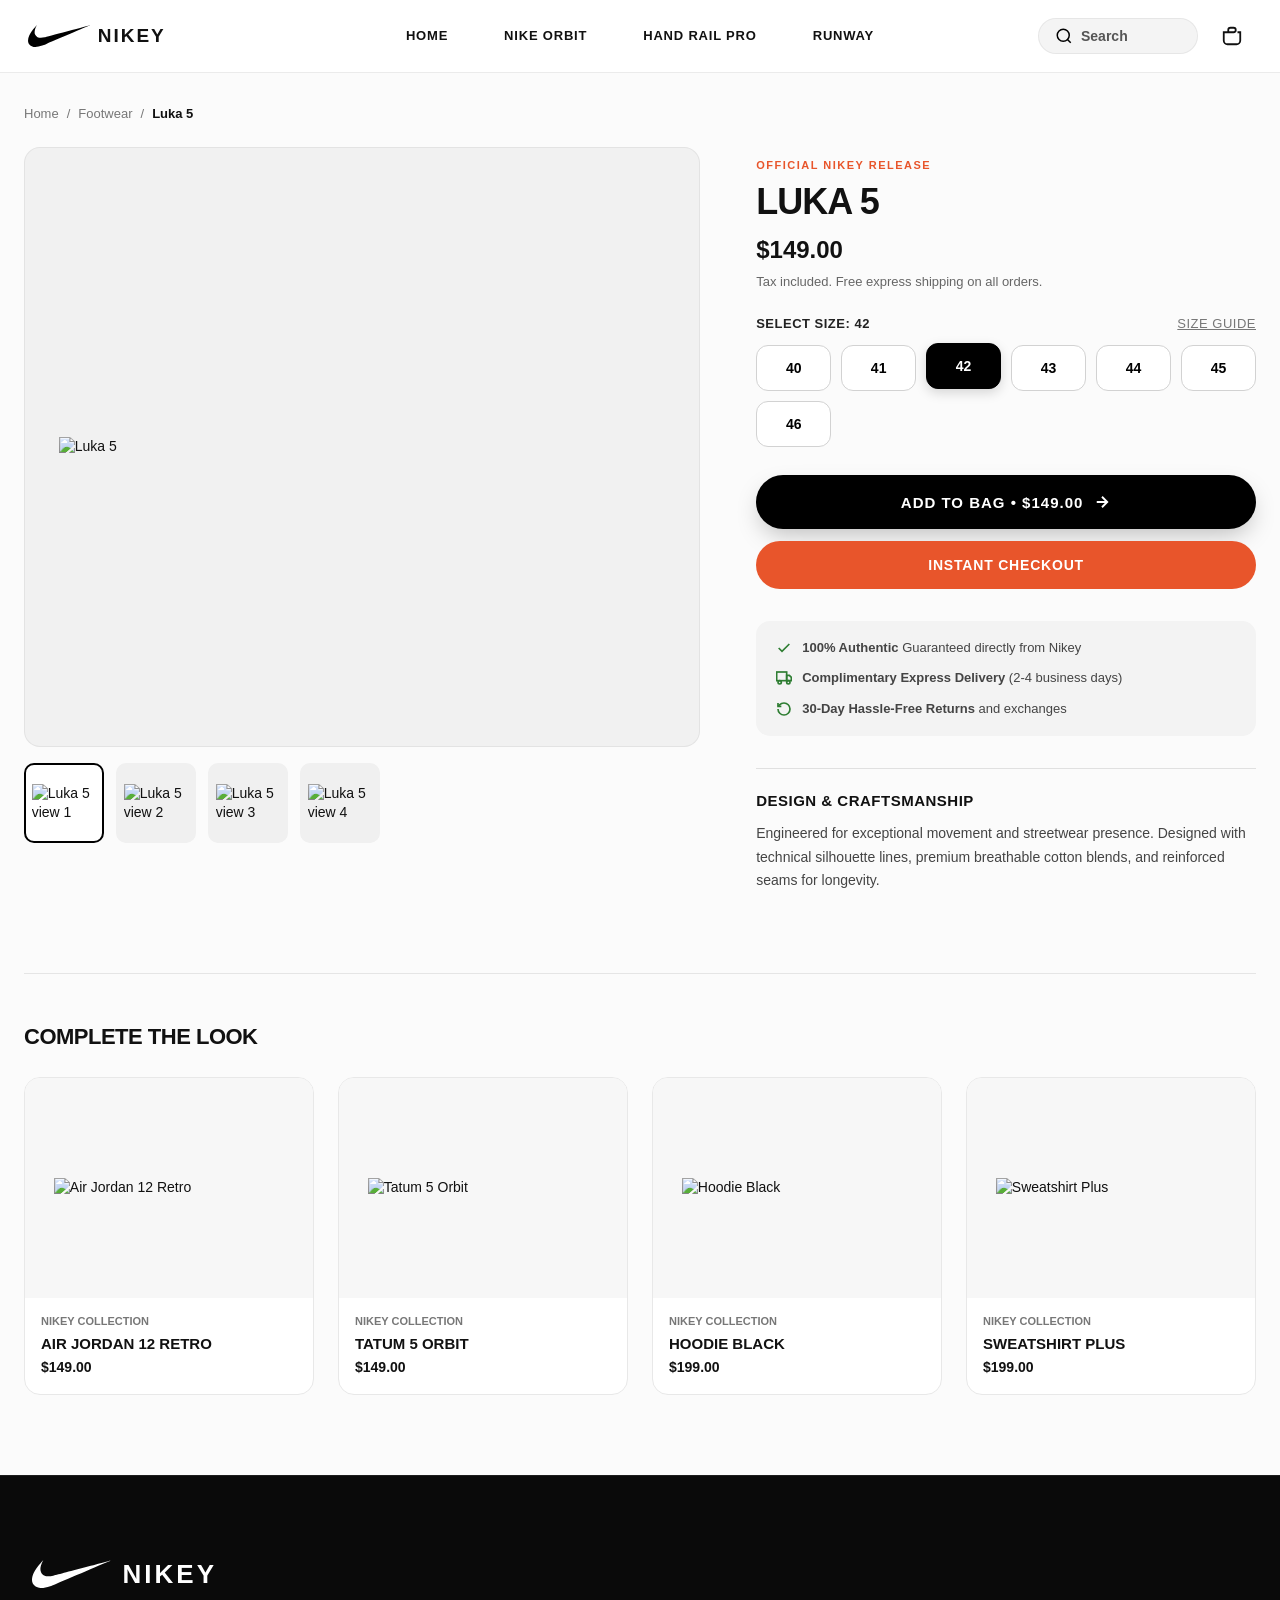
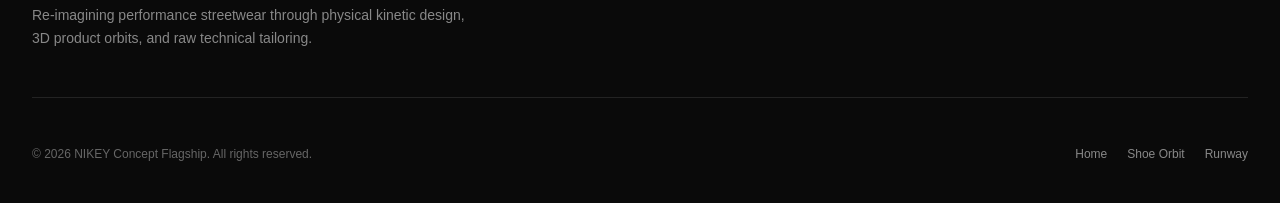
==== products/air-jordan-12-retro-copy/index.html @ 6bb48731 "feat: implement dedicated individual product pages with gallery, size selector, and bag integration" ====
<!DOCTYPE html>
<html lang="en">
<head>
  <meta charset="utf-8">
  <meta name="viewport" content="width=device-width, initial-scale=1.0, viewport-fit=cover">
  <title>Luka 5 | Nikey Flagship Store</title>
  <meta name="description" content="Shop the official Luka 5 at Nikey. Premium luxury streetwear and footwear.">
  <link rel="icon" type="image/svg+xml" href="../../favicon.svg">
  <link rel="alternate icon" href="../../favicon.ico">
  <link rel="stylesheet" href="../../styles.css">

  <style>
    /* Product Page Specific Styles */
    body {
      background: #fbfbfb;
      color: #111;
      font-family: -apple-system, BlinkMacSystemFont, "Segoe UI", Roboto, Helvetica, Arial, sans-serif;
      margin: 0;
      padding: 0;
      -webkit-font-smoothing: antialiased;
    }

    .pdp-container {
      max-width: 1360px;
      margin: 0 auto;
      padding: 32px 24px 80px;
    }

    .pdp-breadcrumb {
      font-size: 13px;
      color: #777;
      margin-bottom: 24px;
      display: flex;
      align-items: center;
      gap: 8px;
    }

    .pdp-breadcrumb a {
      color: #777;
      text-decoration: none;
      transition: color 0.2s;
    }

    .pdp-breadcrumb a:hover {
      color: #000;
    }

    .pdp-grid {
      display: grid;
      grid-template-columns: 1.15fr 0.85fr;
      gap: 56px;
      align-items: start;
    }

    /* Left Gallery */
    .pdp-gallery {
      display: flex;
      flex-direction: column;
      gap: 16px;
      position: sticky;
      top: 100px;
    }

    .pdp-main-image-wrap {
      width: 100%;
      height: 600px;
      background: #f1f1f1;
      border-radius: 16px;
      overflow: hidden;
      display: flex;
      align-items: center;
      justify-content: center;
      border: 1px solid rgba(0,0,0,0.06);
    }

    .pdp-main-image {
      max-width: 90%;
      max-height: 90%;
      object-fit: contain;
      transition: transform 0.3s ease;
    }

    .pdp-main-image:hover {
      transform: scale(1.04);
    }

    .pdp-thumbnails {
      display: flex;
      gap: 12px;
      overflow-x: auto;
      padding-bottom: 6px;
    }

    .pdp-thumb {
      width: 80px;
      height: 80px;
      border-radius: 10px;
      background: #f0f0f0;
      border: 2px solid transparent;
      cursor: pointer;
      overflow: hidden;
      display: flex;
      align-items: center;
      justify-content: center;
      transition: all 0.2s ease;
      flex-shrink: 0;
    }

    .pdp-thumb img {
      max-width: 85%;
      max-height: 85%;
      object-fit: contain;
    }

    .pdp-thumb.active {
      border-color: #000;
      background: #fff;
    }

    /* Right Details */
    .pdp-info {
      padding-top: 8px;
    }

    .pdp-badge {
      display: inline-block;
      font-size: 11px;
      font-weight: 800;
      letter-spacing: 1.5px;
      text-transform: uppercase;
      color: #e8552b;
      margin-bottom: 8px;
    }

    .pdp-title {
      font-size: 36px;
      font-weight: 900;
      letter-spacing: -1px;
      text-transform: uppercase;
      margin: 0 0 12px;
      color: #111;
      line-height: 1.1;
    }

    .pdp-price {
      font-size: 24px;
      font-weight: 700;
      color: #111;
      margin-bottom: 6px;
    }

    .pdp-tax-note {
      font-size: 13px;
      color: #666;
      margin-bottom: 24px;
    }

    /* Size Selector */
    .pdp-section-label {
      display: flex;
      justify-content: space-between;
      align-items: baseline;
      font-size: 13px;
      font-weight: 700;
      text-transform: uppercase;
      letter-spacing: 0.5px;
      margin-bottom: 12px;
      color: #222;
    }

    .pdp-size-grid {
      display: grid;
      grid-template-columns: repeat(auto-fill, minmax(70px, 1fr));
      gap: 10px;
      margin-bottom: 28px;
    }

    .pdp-size-btn {
      padding: 14px 10px;
      background: #fff;
      border: 1px solid #d2d2d2;
      border-radius: 12px;
      font-size: 14px;
      font-weight: 700;
      cursor: pointer;
      text-align: center;
      transition: all 0.2s cubic-bezier(0.16, 1, 0.3, 1);
    }

    .pdp-size-btn:hover {
      border-color: #000;
    }

    .pdp-size-btn.active {
      background: #000;
      color: #fff;
      border-color: #000;
      transform: translateY(-2px);
      box-shadow: 0 4px 12px rgba(0,0,0,0.15);
    }

    /* Actions */
    .pdp-actions {
      display: flex;
      flex-direction: column;
      gap: 12px;
      margin-bottom: 32px;
    }

    .pdp-add-btn {
      width: 100%;
      background: #000;
      color: #fff;
      border: none;
      border-radius: 35px;
      padding: 18px;
      font-size: 15px;
      font-weight: 800;
      text-transform: uppercase;
      letter-spacing: 1px;
      cursor: pointer;
      display: flex;
      align-items: center;
      justify-content: center;
      gap: 10px;
      box-shadow: 0 10px 25px -5px rgba(0,0,0,0.25);
      transition: transform 0.15s, opacity 0.15s;
    }

    .pdp-add-btn:hover {
      transform: translateY(-2px);
      opacity: 0.95;
    }

    .pdp-buy-now {
      width: 100%;
      background: #e8552b;
      color: #fff;
      border: none;
      border-radius: 35px;
      padding: 16px;
      font-size: 14px;
      font-weight: 700;
      text-transform: uppercase;
      letter-spacing: 0.8px;
      cursor: pointer;
      transition: opacity 0.2s;
    }

    .pdp-buy-now:hover {
      opacity: 0.9;
    }

    /* Guarantees Box */
    .pdp-perks {
      background: #f3f3f3;
      border-radius: 14px;
      padding: 18px 20px;
      margin-bottom: 32px;
      display: flex;
      flex-direction: column;
      gap: 12px;
      font-size: 13px;
      color: #444;
    }

    .pdp-perk-item {
      display: flex;
      align-items: center;
      gap: 10px;
    }

    /* Description Tabs */
    .pdp-desc {
      border-top: 1px solid #e0e0e0;
      padding-top: 24px;
      color: #444;
      font-size: 14px;
      line-height: 1.7;
    }

    .pdp-desc h4 {
      font-size: 15px;
      font-weight: 800;
      text-transform: uppercase;
      letter-spacing: 0.5px;
      color: #111;
      margin: 0 0 12px;
    }

    /* Related Grid */
    .pdp-related {
      margin-top: 80px;
      border-top: 1px solid #e5e5e5;
      padding-top: 48px;
    }

    .pdp-related-heading {
      font-size: 22px;
      font-weight: 900;
      text-transform: uppercase;
      letter-spacing: -0.5px;
      margin-bottom: 24px;
    }

    .pdp-related-grid {
      display: grid;
      grid-template-columns: repeat(auto-fill, minmax(240px, 1fr));
      gap: 24px;
    }

    .pdp-card {
      background: #fff;
      border: 1px solid #e8e8e8;
      border-radius: 16px;
      overflow: hidden;
      text-decoration: none;
      color: #111;
      transition: transform 0.2s, box-shadow 0.2s;
      display: flex;
      flex-direction: column;
    }

    .pdp-card:hover {
      transform: translateY(-4px);
      box-shadow: 0 12px 24px rgba(0,0,0,0.06);
    }

    .pdp-card-img-wrap {
      height: 220px;
      background: #f7f7f7;
      display: flex;
      align-items: center;
      justify-content: center;
      padding: 16px;
    }

    .pdp-card-img-wrap img {
      max-width: 90%;
      max-height: 90%;
      object-fit: contain;
    }

    .pdp-card-content {
      padding: 16px;
      flex: 1;
      display: flex;
      flex-direction: column;
      justify-content: space-between;
    }

    @media (max-width: 990px) {
      .pdp-grid {
        grid-template-columns: 1fr;
        gap: 36px;
      }
      .pdp-gallery {
        position: static;
      }
      .pdp-main-image-wrap {
        height: 420px;
      }
    }
  </style>
</head>
<body>

  <!-- Sticky Luxury Header -->
  <header class="header-section">
    <div class="header__columns">
      <div class="header__column header__column--left">
        <a href="/" class="nikey-brand-logo" aria-label="Nikey Home" style="display: inline-flex; align-items: center; gap: 8px; text-decoration: none; color: #111;">
          <img src="../../assets/images/asset_001_3d739eac02ba.svg" alt="Nikey" style="height: 22px; width: auto; object-fit: contain;">
          <span style="font-size: 19px; font-weight: 900; letter-spacing: 2px; text-transform: uppercase;">NIKEY</span>
        </a>
      </div>

      <div class="header__column header__column--center">
        <nav class="menu-list">
          <a class="menu-list__link" href="/">Home</a>
          <a class="menu-list__link" href="/#so-template--27695055274289__shoe_orbit_WizENf">Nike Orbit</a>
          <a class="menu-list__link" href="/#sr-template--27695055274289__scene_rail_redGmm">Hand Rail Pro</a>
          <a class="menu-list__link" href="/#shopify-section-template--27695055274289__the_runway_gwqgXR">Runway</a>
        </nav>
      </div>

      <div class="header__column header__column--right">
        <header-actions class="header-actions">
          <button type="button" class="search-pill-button" onclick="location.href='/?search=1'">
            <svg width="18" height="18" viewBox="0 0 24 24" fill="none" stroke="currentColor" stroke-width="2"><circle cx="11" cy="11" r="8"></circle><line x1="21" y1="21" x2="16.65" y2="16.65"></line></svg>
            <span class="search-pill-label">Search</span>
          </button>

          <cart-icon class="header-actions__cart-icon" style="position: relative; cursor: pointer;">
            <svg width="24" height="24" viewBox="0 0 24 24" fill="none" stroke="currentColor" stroke-width="1.8"><path d="M8.25 8.25V6a2.25 2.25 0 012.25-2.25h3a2.25 2.25 0 110 4.5H3.75v8.25a3.75 3.75 0 003.75 3.75h9a3.75 3.75 0 003.75-3.75V8.25H17.5"/></svg>
            <div class="cart-bubble visually-hidden" style="position: absolute; top: 0; right: 0; background: #000; color: #fff; font-size: 10px; font-weight: bold; border-radius: 50%; width: 18px; height: 18px; display: flex; align-items: center; justify-content: center;">
              <span class="cart-bubble__text-count hidden">0</span>
            </div>
          </cart-icon>
        </header-actions>
      </div>
    </div>
  </header>

  <!-- Product Main Section -->
  <main class="pdp-container">
    <div class="pdp-breadcrumb">
      <a href="/">Home</a>
      <span>/</span>
      <a href="/">Footwear</a>
      <span>/</span>
      <span style="color: #111; font-weight: 600;">Luka 5</span>
    </div>

    <div class="pdp-grid">
      <!-- Gallery Column -->
      <div class="pdp-gallery">
        <div class="pdp-main-image-wrap">
          <img id="pdp-main-img" class="pdp-main-image" src="https://cdn.shopify.com/s/files/1/1008/9057/5153/files/4.png?v=1792493527" alt="Luka 5">
        </div>

        
        <div class="pdp-thumbnails">
          
            <div class="pdp-thumb active" onclick="switchPdpImage('https://cdn.shopify.com/s/files/1/1008/9057/5153/files/4.png?v=1792493527', this)">
              <img src="https://cdn.shopify.com/s/files/1/1008/9057/5153/files/4.png?v=1792493527" alt="Luka 5 view 1">
            </div>
          
            <div class="pdp-thumb " onclick="switchPdpImage('https://cdn.shopify.com/s/files/1/1008/9057/5153/files/2.png?v=1792493528', this)">
              <img src="https://cdn.shopify.com/s/files/1/1008/9057/5153/files/2.png?v=1792493528" alt="Luka 5 view 2">
            </div>
          
            <div class="pdp-thumb " onclick="switchPdpImage('https://cdn.shopify.com/s/files/1/1008/9057/5153/files/7.png?v=1792493527', this)">
              <img src="https://cdn.shopify.com/s/files/1/1008/9057/5153/files/7.png?v=1792493527" alt="Luka 5 view 3">
            </div>
          
            <div class="pdp-thumb " onclick="switchPdpImage('https://cdn.shopify.com/s/files/1/1008/9057/5153/files/8.png?v=1792493527', this)">
              <img src="https://cdn.shopify.com/s/files/1/1008/9057/5153/files/8.png?v=1792493527" alt="Luka 5 view 4">
            </div>
          
        </div>
        
      </div>

      <!-- Details Column -->
      <div class="pdp-info">
        <div class="pdp-badge">Official Nikey Release</div>
        <h1 class="pdp-title">Luka 5</h1>
        <div class="pdp-price">$149.00</div>
        <div class="pdp-tax-note">Tax included. Free express shipping on all orders.</div>

        <!-- Size Selection -->
        <div class="pdp-section-label">
          <span>Select Size: <strong id="selected-size-label">42</strong></span>
          <span style="color: #777; cursor: pointer; text-decoration: underline; font-weight: 500;">Size Guide</span>
        </div>
        <div class="pdp-size-grid">
          
            <button type="button" class="pdp-size-btn " onclick="selectPdpSize('40', this)">
              40
            </button>
          
            <button type="button" class="pdp-size-btn " onclick="selectPdpSize('41', this)">
              41
            </button>
          
            <button type="button" class="pdp-size-btn active" onclick="selectPdpSize('42', this)">
              42
            </button>
          
            <button type="button" class="pdp-size-btn " onclick="selectPdpSize('43', this)">
              43
            </button>
          
            <button type="button" class="pdp-size-btn " onclick="selectPdpSize('44', this)">
              44
            </button>
          
            <button type="button" class="pdp-size-btn " onclick="selectPdpSize('45', this)">
              45
            </button>
          
            <button type="button" class="pdp-size-btn " onclick="selectPdpSize('46', this)">
              46
            </button>
          
        </div>

        <!-- Action CTAs -->
        <div class="pdp-actions">
          <button type="button" class="pdp-add-btn" id="pdp-add-to-cart-btn" onclick="addCurrentProductToBag()">
            <span>Add to Bag • $149.00</span>
            <svg width="18" height="18" viewBox="0 0 24 24" fill="none" stroke="currentColor" stroke-width="2.5"><path d="M5 12h14M12 5l7 7-7 7"/></svg>
          </button>
          <button type="button" class="pdp-buy-now" onclick="buyNowCurrentProduct()">
            Instant Checkout
          </button>
        </div>

        <!-- Value Perks -->
        <div class="pdp-perks">
          <div class="pdp-perk-item">
            <svg width="16" height="16" viewBox="0 0 24 24" fill="none" stroke="#2e7d32" stroke-width="2.5"><polyline points="20 6 9 17 4 12"></polyline></svg>
            <span><strong>100% Authentic</strong> Guaranteed directly from Nikey</span>
          </div>
          <div class="pdp-perk-item">
            <svg width="16" height="16" viewBox="0 0 24 24" fill="none" stroke="#2e7d32" stroke-width="2.5"><rect x="1" y="3" width="15" height="13"></rect><polygon points="16 8 20 8 23 11 23 16 16 16 16 8"></polygon><circle cx="5.5" cy="18.5" r="2.5"></circle><circle cx="18.5" cy="18.5" r="2.5"></circle></svg>
            <span><strong>Complimentary Express Delivery</strong> (2-4 business days)</span>
          </div>
          <div class="pdp-perk-item">
            <svg width="16" height="16" viewBox="0 0 24 24" fill="none" stroke="#2e7d32" stroke-width="2.5"><path d="M3 12a9 9 0 1 0 9-9 9.75 9.75 0 0 0-6.74 2.74L3 8"></path><path d="M3 3v5h5"></path></svg>
            <span><strong>30-Day Hassle-Free Returns</strong> and exchanges</span>
          </div>
        </div>

        <!-- Description Accordion -->
        <div class="pdp-desc">
          <h4>Design & Craftsmanship</h4>
          <p>
            Engineered for exceptional movement and streetwear presence. Designed with technical silhouette lines, premium breathable cotton blends, and reinforced seams for longevity.
          </p>
        </div>
      </div>
    </div>

    <!-- Related Products -->
    <div class="pdp-related">
      <div class="pdp-related-heading">Complete The Look</div>
      <div class="pdp-related-grid">
        
          <a class="pdp-card" href="/products/tatum-5-orbit-copy">
            <div class="pdp-card-img-wrap">
              <img src="https://cdn.shopify.com/s/files/1/1008/9057/5153/files/2.png?v=1792493528" alt="Air Jordan 12 Retro">
            </div>
            <div class="pdp-card-content">
              <div style="font-size: 11px; font-weight: 800; color: #777; text-transform: uppercase;">Nikey Collection</div>
              <div style="font-size: 15px; font-weight: 800; text-transform: uppercase; margin: 4px 0;">Air Jordan 12 Retro</div>
              <div style="font-size: 14px; font-weight: 700; color: #111;">$149.00</div>
            </div>
          </a>
        
          <a class="pdp-card" href="/products/tatum-5-orbit">
            <div class="pdp-card-img-wrap">
              <img src="https://cdn.shopify.com/s/files/1/1008/9057/5153/files/1.png?v=1792493527" alt="Tatum 5 Orbit">
            </div>
            <div class="pdp-card-content">
              <div style="font-size: 11px; font-weight: 800; color: #777; text-transform: uppercase;">Nikey Collection</div>
              <div style="font-size: 15px; font-weight: 800; text-transform: uppercase; margin: 4px 0;">Tatum 5 Orbit</div>
              <div style="font-size: 14px; font-weight: 700; color: #111;">$149.00</div>
            </div>
          </a>
        
          <a class="pdp-card" href="/products/hoodie-black">
            <div class="pdp-card-img-wrap">
              <img src="https://cdn.shopify.com/s/files/1/1008/9057/5153/files/2610071101472773.webp?v=1792065527" alt="Hoodie Black">
            </div>
            <div class="pdp-card-content">
              <div style="font-size: 11px; font-weight: 800; color: #777; text-transform: uppercase;">Nikey Collection</div>
              <div style="font-size: 15px; font-weight: 800; text-transform: uppercase; margin: 4px 0;">Hoodie Black</div>
              <div style="font-size: 14px; font-weight: 700; color: #111;">$199.00</div>
            </div>
          </a>
        
          <a class="pdp-card" href="/products/sweatshirt-plus">
            <div class="pdp-card-img-wrap">
              <img src="https://cdn.shopify.com/s/files/1/1008/9057/5153/files/2610071516592552.webp?v=1792065999" alt="Sweatshirt Plus">
            </div>
            <div class="pdp-card-content">
              <div style="font-size: 11px; font-weight: 800; color: #777; text-transform: uppercase;">Nikey Collection</div>
              <div style="font-size: 15px; font-weight: 800; text-transform: uppercase; margin: 4px 0;">Sweatshirt Plus</div>
              <div style="font-size: 14px; font-weight: 700; color: #111;">$199.00</div>
            </div>
          </a>
        
      </div>
    </div>
  </main>

  <!-- Bag Drawer Component -->
  <theme-drawer id="cart-drawer">
    <dialog class="theme-drawer__dialog color-custom-drawer" ref="panel" style="position: fixed; top: 0; right: 0; bottom: 0; width: 440px; max-width: 90vw; background: #fff; box-shadow: -10px 0 30px rgba(0,0,0,0.15); border: none; padding: 0; z-index: 9999;">
      <div class="cart-drawer__inner" style="display: flex; flex-direction: column; height: 100%;">
        <div class="theme-drawer__header" style="display: flex; justify-content: flex-end; padding: 16px 20px;">
          <button aria-label="Close" class="theme-drawer__close-button" style="background: none; border: none; cursor: pointer; padding: 8px;" onclick="closeCartDrawer()">
            <svg width="20" height="20" viewBox="0 0 24 24" fill="none" stroke="#111" stroke-width="2.5"><line x1="18" y1="6" x2="6" y2="18"></line><line x1="6" y1="6" x2="18" y2="18"></line></svg>
          </button>
        </div>
        <cart-items-component class="cart-items-component" style="flex: 1; overflow-y: auto;">
          <!-- Rendered by storefront-enhancements.js -->
        </cart-items-component>
      </div>
    </dialog>
  </theme-drawer>

  <!-- Luxury Editorial Footer -->
  <footer class="nikey-luxury-footer">
    <div style="max-width: 1400px; margin: 0 auto;">
      <div style="display: flex; flex-wrap: wrap; justify-content: space-between; align-items: flex-end; padding-bottom: 48px; border-bottom: 1px solid rgba(255,255,255,0.1); margin-bottom: 48px; gap: 24px;">
        <div>
          <div style="display: flex; align-items: center; gap: 12px; margin-bottom: 12px;">
            <img src="../../assets/images/asset_001_3d739eac02ba.svg" alt="Nikey" style="height: 28px; width: auto; filter: invert(1);">
            <span style="font-size: 26px; font-weight: 900; letter-spacing: 3px; color: #fff;">NIKEY</span>
          </div>
          <p style="margin: 0; color: #888; font-size: 14px; max-width: 440px; line-height: 1.6;">
            Re-imagining performance streetwear through physical kinetic design, 3D product orbits, and raw technical tailoring.
          </p>
        </div>
      </div>
      <div style="display: flex; justify-content: space-between; font-size: 12px; color: #666;">
        <div>&copy; 2026 NIKEY Concept Flagship. All rights reserved.</div>
        <div style="display: flex; gap: 20px;">
          <a href="/" style="color: #666;">Home</a>
          <a href="/#so-template--27695055274289__shoe_orbit_WizENf" style="color: #666;">Shoe Orbit</a>
          <a href="/#shopify-section-template--27695055274289__the_runway_gwqgXR" style="color: #666;">Runway</a>
        </div>
      </div>
    </div>
  </footer>

  <script src="../../storefront-enhancements.js"></script>
  <script>
    let currentSelectedSize = '42';
    const productInfo = {
      id: 10893259735345,
      product_id: 10893259735345,
      title: 'Luka 5',
      price: 149.00,
      image: 'https://cdn.shopify.com/s/files/1/1008/9057/5153/files/4.png?v=1792493527'
    };

    function switchPdpImage(src, el) {
      document.getElementById('pdp-main-img').src = src;
      document.querySelectorAll('.pdp-thumb').forEach(t => t.classList.remove('active'));
      el.classList.add('active');
    }

    function selectPdpSize(s, el) {
      currentSelectedSize = s;
      document.getElementById('selected-size-label').textContent = s;
      document.querySelectorAll('.pdp-size-btn').forEach(b => b.classList.remove('active'));
      el.classList.add('active');
    }

    function addCurrentProductToBag() {
      if (typeof window.fetch === 'function') {
        fetch('/cart/add.js', {
          method: 'POST',
          headers: { 'Content-Type': 'application/json' },
          body: JSON.stringify({
            id: productInfo.id,
            title: productInfo.title,
            variant_title: currentSelectedSize,
            price: productInfo.price,
            quantity: 1,
            image: productInfo.image
          })
        });
      }
    }

    function buyNowCurrentProduct() {
      addCurrentProductToBag();
      setTimeout(() => {
        const checkoutBtn = document.getElementById('nikey-checkout-btn');
        if (checkoutBtn) checkoutBtn.click();
      }, 300);
    }
  </script>
</body>
</html>
---- styles.css ----
/* Source: https://nike-makknzjs.myshopify.com/cdn/shop/t/1/assets/base.css?v=50710028326757897691789910432 */
*{box-sizing:border-box}body{color:var(--color-foreground);background:var(--color-background);display:flex;flex-direction:column;margin:0;min-height:100svh;font-variation-settings:"slnt" 0}:root{--hover-transition-duration: .25s;--hover-transition-timing: ease-out;--submenu-animation-speed: .36s}html{scrollbar-width:thin;scrollbar-color:rgb(var(--color-foreground-rgb) / var(--opacity-40)) var(--color-background);scroll-behavior:smooth}@media(min-width:990px){html:has(.page-wrapper),html:has(.page-wrapper) body{height:100dvh;overflow:hidden}}html[scroll-lock],html[scroll-lock] .page-wrapper{overflow:hidden}.page-wrapper{display:flex;flex-direction:column;min-height:100dvh;transition:margin-inline-end var(--animation-speed) var(--animation-timing-fade-out)}@media(min-width:990px){.page-wrapper{height:100dvh;overflow-y:auto;scroll-behavior:smooth;scrollbar-width:thin;scrollbar-color:rgb(var(--color-foreground-rgb) / var(--opacity-40)) var(--color-background)}.page-wrapper--drawer-open shopify-account::part(dialog){translate:calc(-1 * var(--theme-drawer-width, var(--sidebar-width)))}[dir=rtl] .page-wrapper--drawer-open shopify-account::part(dialog){translate:var(--theme-drawer-width, var(--sidebar-width))}}.page-wrapper--drawer-open{margin-inline-end:var(--theme-drawer-width, var(--sidebar-width));transition-timing-function:var(--animation-timing-fade-in)}img,picture,video,canvas,svg{display:block;max-width:100%}img{width:100%;height:auto}input,textarea,select{font:inherit;border-radius:var(--style-border-radius-inputs)}select{background-color:var(--color-background);color:currentcolor}.product-card,.collection-card,.predictive-search-results__card--product,.predictive-search-results__card{position:relative;transition:transform var(--hover-transition-duration) var(--hover-transition-timing),box-shadow var(--hover-transition-duration) var(--hover-transition-timing);z-index:var(--layer-flat)}.product-card__link{position:absolute;top:0;right:0;bottom:0;left:0}.product-card__content{position:relative;cursor:pointer}dialog{--backdrop-color-rgb: var(--color-shadow-rgb);background-color:var(--color-background);color:var(--color-foreground)}p,h1,h2,h3,h4,h5,h6{overflow-wrap:break-word}.wrap-text{overflow-wrap:break-word;word-break:break-word;-webkit-hyphens:auto;hyphens:auto}p:empty{display:none}:first-child:is(p,h1,h2,h3,h4,h5,h6),:first-child:empty+:where(p,h1,h2,h3,h4,h5,h6){margin-block-start:0}:last-child:is(p,h1,h2,h3,h4,h5,h6),:where(p,h1,h2,h3,h4,h5,h6):nth-child(2):has(+:last-child:empty){margin-block-end:0}@media(prefers-reduced-motion:no-preference){:root{view-transition-name:none}html:active-view-transition-type(page-navigation),html:active-view-transition-type(product-image-transition){view-transition-name:root-custom}::view-transition{pointer-events:none}html:active-view-transition-type(page-navigation) main[data-page-transition-enabled=true]{view-transition-name:main-content}html:active-view-transition-type(page-navigation) main[data-product-transition=true][data-template*=product]{view-transition-name:none}::view-transition-old(main-content){animation:var(--view-transition-old-main-content)}::view-transition-new(main-content){animation:var(--view-transition-new-main-content)}html:active-view-transition-type(product-image-transition) [data-view-transition-type=product-image-transition]{view-transition-name:product-image-transition}html:active-view-transition-type(product-image-transition) [data-view-transition-type=product-details]{view-transition-name:product-details}::view-transition-group(product-image-transition){z-index:1}::view-transition-group(product-image-transition),::view-transition-group(product-details){animation-duration:var(--animation-speed);animation-timing-function:var(--animation-easing)}::view-transition-old(product-image-transition),::view-transition-new(product-image-transition){block-size:100%;overflow:hidden;object-fit:cover;animation-duration:.25s;animation-timing-function:var(--animation-easing)}::view-transition-new(product-details){animation:var(--view-transition-new-main-content)}}*:focus-visible{outline:var(--focus-outline-width) solid currentcolor;outline-offset:var(--focus-outline-offset)}@supports not selector(:focus-visible){*:focus{outline:var(--focus-outline-width) solid currentcolor;outline-offset:var(--focus-outline-offset)}}.focus-inset{outline-offset:calc(var(--focus-outline-width) * -1)}.content-for-layout{flex:1;display:flex;flex-direction:column}.content-for-layout>.shopify-section:last-child{flex-grow:1}.page-width-wide,.page-width-normal,.page-width-narrow,.page-width-content{--page-margin: max(16px, var(--safe-area-inset-left, 0px), var(--safe-area-inset-right, 0px))}@media screen and (min-width:750px){.page-width-wide,.page-width-normal,.page-width-narrow,.page-width-content{--page-margin: max(40px, var(--safe-area-inset-left, 0px), var(--safe-area-inset-right, 0px))}}.page-width-wide{--page-content-width: var(--wide-page-width);--page-width: calc(var(--page-content-width) + (var(--page-margin) * 2))}.page-width-normal{--page-content-width: var(--normal-page-width);--page-width: calc(var(--page-content-width) + (var(--page-margin) * 2))}.page-width-narrow{--page-content-width: var(--narrow-page-width);--page-width: calc(var(--page-content-width) + (var(--page-margin) * 2))}.page-width-content{--page-content-width: var(--normal-content-width);--page-width: calc(var(--page-content-width) + (var(--page-margin) * 2))}.section{--full-page-grid-central-column-width: min( var(--page-width) - var(--page-margin) * 2, calc(100% - var(--page-margin) * 2) );--full-page-grid-margin: minmax(var(--page-margin), 1fr);--full-page-grid-with-margins: var(--full-page-grid-margin) var(--full-page-grid-central-column-width) var(--full-page-grid-margin);--util-page-margin-offset: max( var(--page-margin), calc((100% - min(var(--page-content-width), 100% - var(--page-margin) * 2))/2) );--full-page-margin-inline-offset: calc(((100vw - var(--full-page-grid-central-column-width)) / 2) * -1);width:100%;position:relative;display:grid;grid-template-columns:var(--full-page-grid-with-margins);min-height:var(--section-min-height, "auto")}.section>*{grid-column:2}.shopify-section:not(.header-section) :is(.section,.cart-summary){background:transparent}.shopify-section:not(.header-section):has(.section){position:relative}.shopify-section:not(.header-section) .section-background{content:"";position:absolute;top:0;right:0;bottom:0;left:0;z-index:var(--layer-section-background);background-color:var(--color-background)}.section--page-width>*{grid-column:2}.section--full-width>*{grid-column:1 / -1}@media screen and (max-width:749px){.section--mobile-full-width>*{grid-column:1 / -1}}.section--full-width.section--full-width-margin>*{grid-column:1 / -1}@media screen and (min-width:750px){.section--full-width.section--full-width-margin>*{padding-inline:var(--page-margin)}}.section>.force-full-width{grid-column:1 / -1}.section--height-small{--section-min-height: var(--section-height-small)}.section--height-medium{--section-min-height: var(--section-height-medium)}.section--height-large{--section-min-height: var(--section-height-large)}.section--height-full-screen{--section-min-height: 100svh}.section-content-wrapper.section-content-wrapper{min-height:calc(var(--section-min-height, "auto") - var(--section-height-offset, 0px));position:relative;width:100%;height:100%}.hidden{display:none!important}@media screen and (max-width:749px){.hidden--mobile,.mobile\:hidden{display:none!important}}@media screen and (min-width:750px){.hidden--desktop,.desktop\:hidden{display:none!important}}.hide-when-empty:empty{display:none!important}.visually-hidden:not(:focus,:active){position:absolute!important;overflow:hidden;width:1px;height:1px;margin:-1px;padding:0;border:0;clip:rect(0 0 0 0);word-wrap:normal!important}.contents{display:contents}.flex{display:flex;gap:var(--gap-md)}.grid{--centered-column-number: 12;--full-width-column-number: 14;--centered: column-1 / span var(--centered-column-number);--full-width: column-0 / span var(--full-width-column-number);display:flex;flex-direction:column}@media screen and (min-width:750px){.grid{display:grid;gap:0;grid-template-columns:var(--margin-4xl) repeat(var(--centered-column-number),minmax(0,1fr)) var(--margin-4xl);grid-template-areas:"column-0 column-1 column-2 column-3 column-4 column-5 column-6 column-7 column-8 column-9 column-10 column-11 column-12 column-13"}}@media screen and (min-width:1400px){.grid{grid-template-columns:1fr repeat(var(--centered-column-number),minmax(0,calc((var(--page-width) - var(--page-margin) * 2) / var(--centered-column-number)))) 1fr}}.flip-x{scale:-1 1}.list-unstyled{margin:0;padding:0;list-style:none}.text-left{--text-align: start;text-align:start}.text-center{--text-align: center;text-align:center}.text-right{--text-align: end;text-align:end}.text-inherit{color:inherit}.user-select-text{-webkit-user-select:text;user-select:text}.justify-left{justify-content:flex-start}.justify-center{justify-content:center}.justify-right{justify-content:flex-end}.svg-wrapper{color:currentcolor;display:inline-flex;justify-content:center;align-items:center;width:var(--icon-size-sm);height:var(--icon-size-sm);pointer-events:none}.svg-wrapper--smaller{width:var(--icon-size-2xs);height:var(--icon-size-2xs)}.svg-wrapper--small{width:var(--icon-size-xs);height:var(--icon-size-xs)}.svg-wrapper>svg{width:var(--icon-size-sm);height:var(--icon-size-sm)}.relative{position:relative}.icon-success,.icon-error{width:var(--icon-size-md);height:var(--icon-size-md);flex-shrink:0}.icon-success{color:var(--color-success)}.icon-error{fill:var(--color-error)}.icon-default{fill:currentColor}[data-placeholder=true] *{cursor:default}body,.paragraph:not(.button),.paragraph>*,.text-block.paragraph :is(h1,h2,h3,h4,h5,h6){font-family:var(--font-paragraph--family);font-style:var(--font-paragraph--style);font-weight:var(--font-paragraph--weight);font-size:var(--font-paragraph--size);line-height:var(--font-paragraph--line-height);text-transform:var(--font-paragraph--case);-webkit-font-smoothing:antialiased;color:var(--color, var(--color-foreground))}@media screen and (max-width:1200px){input.paragraph.paragraph,input.paragraph.paragraph:not([type]),textarea.paragraph.paragraph,select.paragraph.paragraph{font-size:max(1rem,var(--font-paragraph--size))}}.paragraph>small{font-size:smaller}h1,.h1.h1,.text-block.h1>*,.text-block.h1 :is(h1,h2,h3,h4,h5,h6){font-family:var(--font-h1--family);font-style:var(--font-h1--style);font-weight:var(--font-h1--weight);font-size:var(--font-h1--size);line-height:var(--font-h1--line-height);letter-spacing:var(--font-h1--letter-spacing);text-transform:var(--font-h1--case);color:var(--color)}@media screen and (max-width:1200px){input.h1.h1,textarea.h1.h1,select.h1.h1{font-size:max(1rem,var(--font-h1--size))}}h2,.h2.h2,.text-block.h2>*,.text-block.h2 :is(h1,h2,h3,h4,h5,h6){font-family:var(--font-h2--family);font-style:var(--font-h2--style);font-weight:var(--font-h2--weight);font-size:var(--font-h2--size);line-height:var(--font-h2--line-height);letter-spacing:var(--font-h2--letter-spacing);text-transform:var(--font-h2--case);color:var(--color)}@media screen and (max-width:1200px){input.h2.h2,textarea.h2.h2,select.h2.h2{font-size:max(1rem,var(--font-h2--size))}}h3,.h3,.h3.h3,.text-block.h3>*,.text-block.h3 :is(h1,h2,h3,h4,h5,h6){font-family:var(--font-h3--family);font-style:var(--font-h3--style);font-weight:var(--font-h3--weight);font-size:var(--font-h3--size);line-height:var(--font-h3--line-height);letter-spacing:var(--font-h3--letter-spacing);text-transform:var(--font-h3--case);color:var(--color)}@media screen and (max-width:1200px){input.h3,textarea.h3,select.h3{font-size:max(1rem,var(--font-h3--size))}}h4,.h4.h4,.text-block.h4>*,.text-block.h4 :is(h1,h2,h3,h4,h5,h6){font-family:var(--font-h4--family);font-style:var(--font-h4--style);font-weight:var(--font-h4--weight);font-size:var(--font-h4--size);line-height:var(--font-h4--line-height);letter-spacing:var(--font-h4--letter-spacing);text-transform:var(--font-h4--case);color:var(--color)}@media screen and (max-width:1200px){input.h4.h4,textarea.h4.h4,select.h4.h4{font-size:max(1rem,var(--font-h4--size))}}h5,.h5.h5,.text-block.h5>*,.text-block.h5 :is(h1,h2,h3,h4,h5,h6){font-family:var(--font-h5--family);font-style:var(--font-h5--style);font-weight:var(--font-h5--weight);font-size:var(--font-h5--size);line-height:var(--font-h5--line-height);letter-spacing:var(--font-h5--letter-spacing);text-transform:var(--font-h5--case);color:var(--color)}@media screen and (max-width:1200px){input.h5.h5,textarea.h5.h5,select.h5.h5{font-size:max(1rem,var(--font-h5--size))}}h6,.h6.h6,.text-block.h6>*,.text-block.h6 :is(h1,h2,h3,h4,h5,h6){font-family:var(--font-h6--family);font-style:var(--font-h6--style);font-weight:var(--font-h6--weight);font-size:var(--font-h6--size);line-height:var(--font-h6--line-height);letter-spacing:var(--font-h6--letter-spacing);text-transform:var(--font-h6--case);color:var(--color)}@media screen and (max-width:1200px){input.h6.h6,textarea.h6.h6,select.h6.h6{font-size:max(1rem,var(--font-h6--size))}}:first-child:is(.h1,.h2,.h3,.h4,.h5,.h6){margin-block-start:0}:last-child:is(.h1,.h2,.h3,.h4,.h5,.h6){margin-block-end:0}a{color:currentcolor;text-decoration-color:transparent;text-decoration-thickness:.075em;text-underline-offset:.125em;transition:text-decoration-color var(--animation-speed) var(--animation-easing),color var(--animation-speed) var(--animation-easing)}:is(h1,h2,h3,h4,h5,h6,p)>a:hover{color:rgb(var(--color-rgb, var(--color-foreground-rgb)) / .7)}p:not(.h1,.h2,.h3,.h4,.h5,.h6) a:where(:not(.button,.button-secondary)),.rte :is(p,ul,ol,table):not(.h1,.h2,.h3,.h4,.h5,.h6) a:where(:not(.button,.button-secondary)){text-decoration-color:currentcolor}:is(p:not(.h1,.h2,.h3,.h4,.h5,.h6) a:where(:not(.button,.button-secondary)),.rte :is(p,ul,ol,table):not(.h1,.h2,.h3,.h4,.h5,.h6) a:where(:not(.button,.button-secondary))):hover{text-decoration-color:currentcolor;color:rgb(var(--color-rgb, var(--color-foreground-rgb)) / .7)}.container-background-image{background-repeat:no-repeat;background-size:cover;background-position:center center}summary::-webkit-details-marker{display:none}.button,.button-secondary,.button-custom,button.shopify-payment-button__button--unbranded{--text-align: center;display:grid;align-content:center;text-decoration:none;text-align:var(--text-align);color:var(--button-color);-webkit-appearance:none;appearance:none;background-color:var(--button-background-color);border:none;font-family:var(--font-paragraph--family);font-style:var(--font-paragraph--style);font-weight:var(--font-paragraph--weight);font-size:var(--font-paragraph--size);line-height:var(--font-paragraph--line-height);margin-block:0;transition:color var(--animation-speed) var(--animation-easing),box-shadow var(--animation-speed) var(--animation-easing),background-color var(--animation-speed) var(--animation-easing);cursor:pointer;width:fit-content;box-shadow:inset 0 0 0 var(--button-border-width) var(--button-border-color);padding-block:var(--button-padding-block);padding-inline:var(--button-padding-inline)}.button{font-family:var(--button-font-family-primary);text-transform:var(--button-text-case-primary);border-radius:var(--style-border-radius-buttons-primary)}.button:not(.button-secondary,.button-unstyled){outline-color:var(--button-focus-outline-color, var(--button-background-color))}.button-secondary{font-family:var(--button-font-family-secondary);text-transform:var(--button-text-case-secondary);border-radius:var(--style-border-radius-buttons-secondary)}button.shopify-payment-button__button--unbranded{font-family:var(--button-font-family-primary);text-transform:var(--button-text-case-primary)}textarea,input:not([type=checkbox],[type=radio]){background-color:var(--color-input-background);border-color:var(--color-input-border)}textarea::placeholder,input::placeholder{color:rgb(var(--color-input-text-rgb) / var(--opacity-muted-text))}textarea:not(:placeholder-shown)::placeholder,input:not(:placeholder-shown)::placeholder{opacity:0}.button[hidden]{display:none}.button[aria-disabled=true],.button-secondary[aria-disabled=true],.button:disabled{opacity:.5;cursor:not-allowed}.button,button.shopify-payment-button__button--unbranded{--button-color: var(--color-primary-button-text);--button-background-color: var(--color-primary-button-background);--button-border-color: var(--color-primary-button-border);--button-border-width: var(--style-border-width-primary);--button-focus-outline-color: var(--color-primary-button-focus-outline)}.button:hover,button.shopify-payment-button__button--unbranded:hover:not([disabled]){--button-color: var(--color-primary-button-hover-text);--button-background-color: var(--color-primary-button-hover-background);--button-border-color: var(--color-primary-button-hover-border)}.button-secondary{--button-color: var(--color-secondary-button-text);--button-background-color: var(--color-secondary-button-background);--button-border-color: var(--color-secondary-button-border);--button-border-width: var(--style-border-width-secondary)}.button-secondary:hover{--button-color: var(--color-secondary-button-hover-text);--button-background-color: var(--color-secondary-button-hover-background);--button-border-color: var(--color-secondary-button-hover-border)}.button-custom{--button-color: var(--color-primary-button-text);--button-background-color: var(--color-primary-button-background);--button-border-color: var(--color-primary-button-border);--button-border-width: var(--style-border-width-secondary);--button-focus-outline-color: var(--color-primary-button-focus-outline);font-family:var(--button-font-family-primary);text-transform:var(--button-text-case-primary);border-radius:var(--style-border-radius-buttons-primary);outline-color:var(--button-focus-outline-color, var(--button-background-color))}.button-custom:hover{--button-color: var(--color-primary-button-hover-text);--button-background-color: var(--color-primary-button-hover-background);--button-border-color: var(--color-primary-button-hover-border)}button.shopify-payment-button__button--unbranded:hover:not([disabled]){background-color:var(--button-background-color)}.button-unstyled{display:block;padding:0;background-color:inherit;color:var(--color-foreground);border:0;border-radius:0;overflow:hidden;box-shadow:none;font-family:var(--font-paragraph--family);font-style:var(--font-paragraph--style);font-size:var(--font-paragraph--size)}.button-unstyled:hover{background-color:inherit}:where(.button-unstyled):hover{--hover-color-rgb: var(--color-foreground-rgb);color:rgb(var(--hover-color-rgb) / var(--opacity-70))}.button-unstyled--with-icon{color:var(--color-foreground);display:flex;gap:var(--gap-2xs);align-items:center}.button-unstyled--transparent{background-color:transparent;box-shadow:none}.icon-caret svg{transition:transform var(--animation-speed) var(--animation-easing)}summary{display:flex;align-items:center;cursor:pointer;list-style:none;padding-block:var(--padding-sm)}summary:hover{color:rgb(var(--color-foreground-rgb) / var(--opacity-80))}.close-button{position:fixed;top:max(var(--margin-lg),var(--safe-area-inset-top, 0px));inset-inline-end:max(var(--margin-lg),var(--safe-area-inset-right, 0px));width:var(--minimum-touch-target);height:var(--minimum-touch-target);z-index:var(--layer-flat);background-color:transparent;display:flex;align-items:center;justify-content:center;border-radius:50%}[dir=rtl] .close-button{inset-inline-end:max(var(--margin-lg),var(--safe-area-inset-left, 0px))}@supports not (background-color: rgb(from red 150 g b / alpha)){.close-button:focus-visible{outline:none;overflow:visible}.close-button:focus-visible:after{content:"";position:absolute;inset:calc(-1 * var(--focus-outline-offset));border:var(--focus-outline-width) solid currentColor;border-radius:50%;display:inherit}}.dialog--closed .close-button{animation:elementSlideOutBottom calc(var(--animation-speed) * .5) var(--animation-easing) forwards}.close-button:hover{background-color:transparent;opacity:.8}.close-button svg{width:var(--icon-size-xs);height:var(--icon-size-xs)}.product-media{display:flex;flex:1}.sticky-content{position:sticky;top:var(--sticky-header-offset, 0);z-index:var(--layer-flat)}@media screen and (min-width:750px){.sticky-content--desktop,.sticky-content--desktop.full-height--desktop>.group-block{position:sticky;top:var(--sticky-header-offset, 0);z-index:var(--layer-flat)}}.spacing-style{--spacing-scale: var(--spacing-scale-md);--padding-block: 0px;--padding-block-start: var(--padding-block, 0px);--padding-block-end: var(--padding-block, 0px);--padding-inline: 0px;--padding-inline-start: var(--padding-inline, 0px);--padding-inline-end: var(--padding-inline, 0px);--margin-block: 0px;--margin-block-start: var(--margin-block, 0px);--margin-block-end: var(--margin-block, 0px);--margin-inline: 0px;--margin-inline-start: var(--margin-inline, 0px);--margin-inline-end: var(--margin-inline, 0px);padding-block:calc(var(--padding-block-start) + var(--section-top-offset, 0px)) var(--padding-block-end);padding-inline:var(--padding-inline-start) var(--padding-inline-end);margin-block:var(--margin-block-start) var(--margin-block-end);margin-inline:var(--margin-inline-start) var(--margin-inline-end)}@media screen and (min-width:990px){.spacing-style{--spacing-scale: var(--spacing-scale-default)}}.size-style{width:var(--size-style-width-mobile, var(--size-style-width));height:var(--size-style-height-mobile, var(--size-style-height))}@media screen and (min-width:750px){.size-style{width:var(--size-style-width);height:var(--size-style-height)}}.custom-typography,.custom-typography>*{font-family:var(--font-family);font-weight:var(--font-weight);text-transform:var(--text-transform);text-wrap:var(--text-wrap);line-height:var(--line-height);letter-spacing:var(--letter-spacing)}.custom-typography h1{line-height:var(--line-height--display, var(--line-height))}.custom-typography h2,.custom-typography h3,.custom-typography h4{line-height:var(--line-height--heading, var(--line-height))}.custom-typography p{line-height:var(--line-height--body, var(--line-height))}.custom-font-size,.custom-font-size>*{font-size:var(--font-size)}.custom-font-weight,.custom-font-weight>*{font-weight:var(--font-weight)}.border-style{border-width:var(--border-width);border-style:var(--border-style);border-color:var(--border-color);border-radius:var(--border-radius)}.gap-style,.layout-panel-flex{--gap-scale: var(--spacing-scale-md)}@media screen and (min-width:990px){.gap-style,.layout-panel-flex{--gap-scale: var(--spacing-scale-default)}}.layout-panel-flex{display:flex;gap:var(--gap);height:100%}.shopify-block:has(>[shopify-block-empty]){display:none}.layout-panel-flex--row{flex-flow:row var(--flex-wrap);justify-content:var(--horizontal-alignment);align-items:var(--vertical-alignment)}.layout-panel-flex--column{flex-flow:column var(--flex-wrap);align-items:var(--horizontal-alignment);justify-content:var(--vertical-alignment)}@media screen and (max-width:749px){.mobile-column{flex-flow:column nowrap;align-items:var(--horizontal-alignment);justify-content:var(--vertical-alignment-mobile)}.layout-panel-flex--row:not(.mobile-column){flex-wrap:var(--flex-wrap-mobile);height:auto}.layout-panel-flex--row:not(.mobile-column)>.menu{flex:1 1 min-content}.layout-panel-flex--row:not(.mobile-column)>.text-block{flex:1 1 var(--max-width--display-tight)}.layout-panel-flex--row:not(.mobile-column)>.image-block{flex:1 1 var(--size-style-width-mobile-min)}.layout-panel-flex--row:not(.mobile-column)>.button{flex:0 0 fit-content}.layout-panel-flex--row:not(.mobile-column)>.group-block--height-fill{height:calc(var(--section-min-height, auto) - var(--section-height-offset, 0px))}}@media screen and (min-width:750px){.layout-panel-flex{flex-direction:var(--flex-direction)}}.field{position:relative;width:100%;display:flex;transition:box-shadow var(--animation-speed) ease}.field__input{flex-grow:1;text-align:start;border-radius:var(--style-border-radius-inputs);transition:box-shadow var(--animation-speed) ease,background-color var(--animation-speed) ease;padding:var(--input-padding);box-shadow:var(--input-box-shadow);background-color:var(--color-input-background);color:var(--color-input-text);border:none;outline:none;font-size:var(--font-paragraph--size)}.field__input:autofill{background-color:var(--color-input-background);color:var(--color-input-text)}.field__input:focus{box-shadow:var(--input-box-shadow-focus)}.field__input--button-radius{border-radius:var(--style-border-radius-buttons-primary)}.field__input--button-padding{padding-inline:var(--padding-3xl)}.field__label{color:rgb(var(--color-input-text-rgb) / var(--opacity-80));font-size:var(--font-paragraph--size);inset-inline-start:var(--input-padding-x);top:50%;transform:translateY(-50%);margin-bottom:0;pointer-events:none;position:absolute;transition:top var(--animation-speed) ease,font-size var(--animation-speed) ease}:is(.rte,.shopify-policy__title) :is(h1,h2,h3,h4,h5,h6){margin-block:clamp(1.5rem,1em * 3.3,2.5rem) var(--font-heading--spacing)}:is(.rte,.shopify-policy__title) :first-child:is(p,h1,h2,h3,h4,h5,h6),:is(.rte,.shopify-policy__title) :first-child:empty+:is(p,h1,h2,h3,h4,h5,h6){margin-block-start:0}:is(.rte,.shopify-policy__title) ul,:is(.rte,.shopify-policy__title) ol{margin-block-start:0;padding-inline-start:1.5em}:is(.rte,.shopify-policy__title) :is(ul,ol):not(:is(ul,ol) :is(ul,ol)){margin-block-end:1em}:is(.rte,.shopify-policy__title) blockquote{margin-inline:1.5em 2.3em;margin-block:3.8em;padding-inline-start:.8em;border-inline-start:1.5px solid rgb(var(--color-foreground-rgb) / var(--opacity-25));font-style:italic;font-weight:500}:is(.rte,.shopify-policy__title) .rte-table-wrapper{overflow-x:auto}:is(.rte,.shopify-policy__title) table{width:100%!important;border-collapse:collapse}:is(.rte,.shopify-policy__title) tr:not(:has(td)),:is(.rte,.shopify-policy__title) thead{background-color:rgb(var(--color-foreground-rgb) / var(--opacity-5));font-weight:700;text-transform:uppercase}:is(.rte,.shopify-policy__title) tr:has(td){border-bottom:1px solid rgb(var(--color-foreground-rgb) / var(--opacity-10))}:is(.rte,.shopify-policy__title) th,:is(.rte,.shopify-policy__title) td{text-align:start;padding-inline:var(--padding-md);padding-block:var(--padding-sm)}.shopify-policy__container{padding-block:var(--padding-xl)}:where(input[type=radio]),:where(input[type=checkbox]){width:var(--checkbox-size);height:var(--checkbox-size);aspect-ratio:1;margin:0;margin-inline-end:var(--padding-3xs);padding:0;border:var(--checkbox-border);-webkit-appearance:none;appearance:none;position:relative;display:inline-block;vertical-align:middle;cursor:pointer}input[type=radio]{border-radius:var(--style-border-radius-50);background:transparent;transition:border-color .2s ease,background-color .2s ease}:where(input[type=radio]):checked{border-color:var(--color-foreground);background:var(--color-background)}:where(input[type=radio]):checked:after{content:"";position:absolute;top:50%;left:50%;transform:translate(-50%,-50%);width:calc(var(--checkbox-size) / 2);height:calc(var(--checkbox-size) / 2);background:var(--color-foreground);border-radius:var(--style-border-radius-50);transition:background .2s ease}:where(input[type=radio]):disabled{border-color:var(--input-disabled-border-color);background-color:var(--input-disabled-background-color);cursor:not-allowed}:where(input[type=radio]):disabled:checked:after{background:var(--input-disabled-background-color)}:where(input[type=radio]):not(:disabled):hover{border-color:rgb(var(--color-foreground-rgb) / var(--opacity-40-60));background-color:rgb(var(--color-foreground-rgb) / var(--opacity-5))}:where(input[type=radio]):not(:disabled):hover:checked{border-color:var(--color-foreground);background-color:var(--color-background)}:where(input[type=radio]):not(:disabled):hover:checked:after{background:rgb(var(--color-foreground-rgb) / var(--opacity-85))}:where(input[type=checkbox]){border-radius:var(--checkbox-border-radius);background-color:var(--color-background);transition:border-color .2s ease,background-color .2s ease}:where(input[type=checkbox]):checked{background-color:var(--color-foreground);border-color:var(--color-foreground)}:where(input[type=checkbox]):checked:after{content:"";position:absolute;top:50%;left:50%;transform:translate(-50%,-50%);width:var(--checkbox-size);height:var(--checkbox-size);background-color:var(--color-background);-webkit-mask-image:url("data:image/svg+xml,%3Csvg width='20' height='20' viewBox='0 0 20 20' fill='none' xmlns='http://www.w3.org/2000/svg'%3E%3Cpath d='M4.75439 10.7485L7.68601 14.5888C7.79288 14.7288 7.84632 14.7988 7.91174 14.8242C7.96907 14.8466 8.03262 14.8469 8.09022 14.8253C8.15596 14.8007 8.21026 14.7314 8.31886 14.5927L15.2475 5.74658' stroke='black' stroke-width='1' stroke-linecap='round' stroke-linejoin='round'/%3E%3C/svg%3E");mask-image:url("data:image/svg+xml,%3Csvg width='20' height='20' viewBox='0 0 20 20' fill='none' xmlns='http://www.w3.org/2000/svg'%3E%3Cpath d='M4.75439 10.7485L7.68601 14.5888C7.79288 14.7288 7.84632 14.7988 7.91174 14.8242C7.96907 14.8466 8.03262 14.8469 8.09022 14.8253C8.15596 14.8007 8.21026 14.7314 8.31886 14.5927L15.2475 5.74658' stroke='black' stroke-width='1' stroke-linecap='round' stroke-linejoin='round'/%3E%3C/svg%3E");-webkit-mask-size:contain;mask-size:contain;-webkit-mask-repeat:no-repeat;mask-repeat:no-repeat;-webkit-mask-position:center;mask-position:center}:where(input[type=checkbox]):not(:disabled):hover{border-color:rgb(var(--color-foreground-rgb) / var(--opacity-40-60));background-color:rgb(var(--color-foreground-rgb) / var(--opacity-5))}:where(input[type=checkbox]):not(:disabled):hover:checked{border-color:var(--color-foreground);background-color:rgb(var(--color-foreground-rgb) / var(--opacity-85))}:where(input[type=checkbox]):disabled{background-color:var(--input-disabled-background-color);border-color:var(--input-disabled-border-color);cursor:not-allowed}:where(input[type=checkbox]):disabled:checked:after{background-color:var(--input-disabled-text-color)}:where(input[type=radio])+label,:where(input[type=checkbox])+label{display:inline;vertical-align:middle;cursor:pointer}:where(input[type=radio]):disabled+label,:where(input[type=checkbox]):disabled+label{color:var(--input-disabled-text-color);cursor:not-allowed}@keyframes grow{0%{transform:scale(1)}50%{transform:scale(1.2)}to{transform:scale(1)}}@keyframes move-and-fade{0%{transform:translate(var(--start-x, 0),var(--start-y, 0));opacity:var(--start-opacity, 0)}to{transform:translate(var(--end-x, 0),var(--end-y, 0));opacity:var(--end-opacity, 1)}}@keyframes slideInTopViewTransition{0%{transform:translateY(100px)}}@keyframes elementSlideInTop{0%{margin-top:var(--padding-sm);opacity:0}to{margin-top:0;opacity:1}}@keyframes elementSlideOutTop{0%{transform:translateY(0);opacity:1}to{transform:translateY(var(--padding-sm));opacity:0}}@keyframes elementSlideOutBottom{0%{transform:translateY(0);opacity:1}to{transform:translateY(calc(-1 * var(--padding-sm)));opacity:0}}@keyframes thumbnailsSlideInTop{0%{transform:translateY(calc(-50% + var(--margin-lg)));opacity:0}to{transform:translateY(-50%);opacity:1}}@keyframes thumbnailsSlideOutTop{0%{transform:translateY(-50%);opacity:1}to{transform:translateY(calc(-50% + var(--margin-lg)));opacity:0}}@keyframes thumbnailsSlideInBottom{0%{transform:translateY(100%);opacity:0}to{transform:translateY(0);opacity:1}}@keyframes thumbnailsSlideOutBottom{0%{transform:translateY(0);opacity:1}to{transform:translateY(100%);opacity:0}}@keyframes search-element-slide-in-bottom{0%{transform:translateY(20px);opacity:0}to{transform:translateY(0);opacity:1}}@keyframes search-element-slide-out-bottom{0%{transform:translateY(0);opacity:1}to{transform:translateY(20px);opacity:0}}@keyframes backdropFilter{0%{-webkit-backdrop-filter:brightness(1);backdrop-filter:brightness(1)}to{-webkit-backdrop-filter:brightness(.75);backdrop-filter:brightness(.75)}}@keyframes fadeOut{0%{opacity:1}to{opacity:0}}@keyframes fadeIn{0%{opacity:0}to{opacity:1}}@keyframes modalSlideInTop{0%{transform:translateY(var(--padding-sm));opacity:0}to{transform:translateY(0);opacity:1}}@keyframes modalSlideOutTop{0%{transform:translateY(0);opacity:1}to{transform:translateY(var(--padding-sm));opacity:0}}slideshow-container[animate-arrows]:hover>slideshow-arrows .slideshow-control,slideshow-component:focus-within>slideshow-container[animate-arrows]>slideshow-arrows .slideshow-control{animation:arrowsSlideIn var(--animation-speed) var(--animation-easing) forwards}@keyframes arrowsSlideIn{0%{transform:translate(var(--padding-sm));opacity:0}to{opacity:1}}.section-resource-list,.section-carousel{row-gap:var(--gap)}.section-resource-list__content{display:flex;flex-direction:column;align-items:var(--horizontal-alignment);gap:var(--gap);width:100%}.section-resource-list__header:is(:empty,:has(.group-block-content:empty)),.section-resource-list__content:empty{display:none}@media screen and (max-width:749px){:where(.section-resource-list.section--full-width) product-card[data-product-transition]>.group-block,:where(.section-carousel.section--full-width) product-card[data-product-transition]>.group-block{padding-inline:max(var(--padding-xs),var(--padding-inline-start)) max(var(--padding-xs),var(--padding-inline-end))}}.group-block,.group-block-content{position:relative}.group-block:has(>video-background-component){overflow:hidden}.group-block-content{height:100%;width:100%}.section-content-wrapper.section-content-wrapper:where(.layout-panel-flex) .group-block--fill{flex:1}.layout-panel-flex--row>.group-block--width-fit{flex:0}.layout-panel-flex--row>.group-block--width-fill{flex:1}.layout-panel-flex--row>.group-block--width-custom{flex-basis:var(--size-style-width)}.group-block--height-fit{height:auto}.group-block--height-custom,.group-block--height-fill{height:var(--size-style-height)}.layout-panel-flex--column>.group-block--height-fit{flex:0 1 auto}.layout-panel-flex--column>.group-block--height-fill{flex:1}.layout-panel-flex--column>.group-block--height-custom{flex-basis:var(--size-style-height)}::-webkit-scrollbar{width:20px}::-webkit-scrollbar-track{background-color:transparent}::-webkit-scrollbar-thumb{background-color:rgb(var(--color-foreground-rgb) / var(--opacity-40));border-radius:20px;border:6px solid transparent;background-clip:content-box;transition:background-color .2s}::-webkit-scrollbar-thumb:hover{background-color:rgb(var(--color-foreground-rgb) / var(--opacity-60))}@media screen and (max-width:1200px){input,textarea,select,.paragraph.paragraph input,.paragraph.paragraph textarea,.paragraph.paragraph select,.h1.h1 input,.h1.h1 textarea,.h1.h1 select,.h2.h2 input,.h2.h2 textarea,.h2.h2 select,.h3.h3 input,.h3.h3 textarea,.h3.h3 select,.h4.h4 input,.h4.h4 textarea,.h4.h4 select,.h5.h5 input,.h5.h5 textarea,.h5.h5 select,.h6.h6 input,.h6.h6 textarea,.h6.h6 select{font-size:max(1rem,100%)}}main>.shopify-section:first-child .section:not(.disable-section-top-offset).spacing-style,main>.shopify-section:first-child .section:not(.disable-section-top-offset) .spacing-style{--section-top-offset: calc(var(--header-height) * var(--transparent-header-offset-boolean))}:is(main>.shopify-section:first-child .section:not(.disable-section-top-offset).spacing-style,main>.shopify-section:first-child .section:not(.disable-section-top-offset) .spacing-style) .spacing-style{--section-top-offset: 0px}main>.shopify-section:first-child .section:not(.disable-section-top-offset) .sticky-content{margin-top:calc(var(--header-height) * var(--transparent-header-offset-boolean) * -1)}
/*# sourceMappingURL=/cdn/shop/t/1/assets/base.css.map?v=50710028326757897691789910432 */


/* Source: https://nike-makknzjs.myshopify.com/cdn/shop/t/1/compiled_assets/styles.css?v=133935705598001132451793364419&subset=AEAAAAAAAMAAABgAAAAAEAAAAALsBhgADgCAUcAgBNcExAUAAg */
body{--header-height: 60px;--header-group-height: var(--header-height);--transparent-header-offset-boolean: 0}.header{--header-padding: var(--padding-sm);--font-paragraph--line-height: 1;--header-content-transition-timing: 0s;display:block;contain:layout style;background:transparent}.header a,.header .button,.header .button-secondary,.header .header-actions__action{transition:color var(--header-content-transition-timing),border-color var(--header-content-transition-timing)}#header-component :is(.header-menu,.dropdown-localization){display:none}@media screen and (min-width:750px){#header-component[data-menu-style=menu] :is(.header-menu,.dropdown-localization){display:flex}}#header-component[data-menu-style=drawer] .header__column{display:contents}@media screen and (min-width:750px){#header-component[data-menu-style=menu] .header__navigation-bar-row{display:none}}.header[transparent]{--language-button-background-color: transparent;--language-button-border-color: transparent;--header-content-transition-timing: calc(var(--submenu-animation-speed) - var(--animation-speed-fast)) var(--animation-speed-fast) var(--ease-out-cubic);--closed-underlay-height: 0px;--header-logo-display: none;--header-logo-inverse-display: block;position:absolute;top:0;left:0;right:0;z-index:var(--layer-overlay)}.header[transparent][transparent=not-sticky][data-sticky-state=active],.header[transparent]:has(.menu-list__link:not([aria-haspopup]):hover){--header-logo-display: unset;--header-logo-inverse-display: unset;--color-foreground: inherit;--color-foreground-rgb: inherit;--color-background: inherit;--color-background-rgb: inherit;--color-border: inherit;--color-border-rgb: inherit;--closed-underlay-height: 100%}.header[transparent]:not([data-sticky-state=active]):not(:has(.menu-list__link:is(:hover,[aria-expanded=true]))) .header__row{--color-foreground: var(--color-transparent-text);--color-foreground-rgb: var(--color-transparent-text-rgb);--color-border: var(--color-transparent-text);--color-border-rgb: var(--color-transparent-text-rgb);--color-primary-button-background: var(--color-transparent-text);--color-primary-button-text: var(--color-transparent-text-contrast)}.header[transparent][data-bubble-style=default]:not([data-sticky-state=active]):not(:has(.menu-list__link:is(:hover,[aria-expanded=true]))) .header__row{--cart-bubble-background: var(--color-transparent-text, var(--cart-bubble-background-fallback));--cart-bubble-text: var(--color-transparent-text-contrast, var(--cart-bubble-text-fallback))}.header[transparent]:has(.mega-menu__list:hover),.header[transparent]:has(.menu-list__link:is(:hover,[aria-expanded=true])),.header[transparent]:has(.menu-list__list-item[slot=overflow] .menu-list__link:is(:hover,[aria-expanded=true])){--header-logo-display: unset;--header-logo-inverse-display: unset;--color-foreground: inherit;--color-foreground-rgb: inherit;--color-background: inherit;--color-background-rgb: inherit;--color-border: inherit;--color-border-rgb: inherit;--header-content-transition-timing: var(--submenu-animation-speed) var(--ease-out-cubic)}[data-transparent-background=top]:hover .header__row--top,[data-transparent-background=top]:focus-within .header__row--top,[data-transparent-background=both]:hover .header__row--top,[data-transparent-background=both]:focus-within .header__row--top{--color-foreground: inherit;--color-foreground-rgb: inherit;--color-border: inherit;--color-border-rgb: inherit;--color-primary-button-background: inherit;--color-primary-button-text: inherit}[data-transparent-background=bottom]:hover .header__row--bottom,[data-transparent-background=bottom]:focus-within .header__row--bottom,[data-transparent-background=both]:hover .header__row--bottom,[data-transparent-background=both]:focus-within .header__row--bottom{--color-foreground: inherit;--color-foreground-rgb: inherit;--color-border: inherit;--color-border-rgb: inherit;--color-primary-button-background: inherit;--color-primary-button-text: inherit}.header-section{position:relative;z-index:var(--layer-menu-drawer)}#header-component{--submenu-height: 0px;--full-open-header-height: 0px}#header-group:has(#header-component[sticky]){display:contents}.header-section:has(>#header-component[sticky=always]),.header-section:has(>#header-component[sticky=scroll-up][data-sticky-state=active]){position:sticky;top:-1px;z-index:var(--layer-menu-drawer)}.header[data-sticky-state]{transition:opacity var(--animation-speed) var(--animation-easing);opacity:1}.header[data-sticky-state=active]{view-transition-name:sticky-header}:active-view-transition-type(empty-cart-drawer) .header[data-sticky-state=active]{view-transition-name:none}.header[data-sticky-state=idle]{opacity:0}.header__underlay{position:absolute;top:0;right:0;bottom:0;left:0}.header__underlay-closed{height:var(--closed-underlay-height, 100%);z-index:var(--layer-lowest);background:linear-gradient(var(--color-background-top-row) 0 var(--top-row-height),var(--color-background-bottom-row) var(--top-row-height) var(--header-height));transition:height var(--animation-speed-slow) var(--ease-out-cubic)}.header__underlay-open{height:var(--full-open-header-height);background:linear-gradient(var(--color-background-top-row) 0 var(--top-row-height),var(--color-background-bottom-row) var(--top-row-height) var(--header-height),var(--color-submenu) var(--header-height) 100%);transition:height var(--submenu-animation-speed) var(--ease-out-cubic)}.header__underlay-open:after{content:"";position:absolute;top:0;right:0;bottom:0;left:0;box-shadow:var(--shadow-popover);clip-path:inset(var(--header-height) 0 -100px 0);transition:height var(--submenu-animation-speed) var(--ease-out-cubic)}:is([data-transparent-background=top]:hover,[data-transparent-background=top]:focus-within,[data-transparent-background=both]:hover,[data-transparent-background=both]:focus-within) :is(.header__underlay-open,.header__underlay-closed){--color-background-top-row: var(--color-background)}:is([data-transparent-background=bottom]:hover,[data-transparent-background=bottom]:focus-within,[data-transparent-background=both]:hover,[data-transparent-background=both]:focus-within) :is(.header__underlay-open,.header__underlay-closed){--color-background-bottom-row: var(--color-background)}[data-submenu-overlap-bottom-row] .header__underlay-open{background:linear-gradient(var(--color-background-top-row) 0 var(--top-row-height),var(--color-submenu) var(--top-row-height) 100%)}[data-submenu-overlap-bottom-row] .header__row--bottom{z-index:var(--layer-lowest)}.header__row{--color-account-icon: var(--color-foreground);position:relative;background-color:transparent!important}.header__row:has(.mega-menu__list:hover),.header__row:has(.menu-list__link[aria-haspopup]:is(:hover,[aria-expanded=true])),.header__row:has(.menu-list__list-item[slot=overflow] .menu-list__link:is(:hover,[aria-expanded=true])){z-index:var(--layer-heightened)}.header__row--top:not(.divider--page-width),.header__row--top.divider--page-width .header__columns,.header__row--bottom{border-bottom:var(--border-bottom-width) solid var(--border-bottom-color, var(--color-border))}@media screen and (max-width:749px){.header__row--top:not(.divider--page-width),.header__row--top.divider--page-width .header__columns{border-bottom-width:var(--border-bottom-width-mobile);border-bottom-color:var(--border-bottom-color-mobile)}}#header-component[data-menu-style=drawer] .header__row--top:not(.divider--page-width),#header-component[data-menu-style=drawer] .header__row--top.divider--page-width .header__columns{border-bottom-width:var(--border-bottom-width-mobile);border-bottom-color:var(--border-bottom-color-mobile)}@media screen and (min-width:750px){.header__row.divider--page-width:not(.section--page-width) .header__columns{padding-inline-start:0;padding-inline-end:0;margin-inline-start:var(--page-margin);margin-inline-end:var(--page-margin)}}.header__column{display:flex;align-items:center}@media screen and (max-width:749px){.header__column{display:contents}}.header__column--left,.header__column--center{gap:var(--gap-xl);grid-area:left}.header__column--center{justify-content:center;grid-area:center}.header__column--center header-menu:only-child .overflow-menu::part(list){justify-content:center}.header__column--right{gap:var(--gap-xl);justify-content:flex-end;grid-area:right}.header__column--right .overflow-menu::part(list){justify-content:flex-end}.header__columns{--header-left: 1fr;--header-center: auto;--header-right: 1fr;--header-template-columns: var(--header-left) var(--header-center) var(--header-right);--header-mobile-bookend: 44px;display:grid;grid-template-areas:"left center right";grid-gap:var(--gap-xl);grid-template-columns:var(--header-template-columns)}.header__columns:has(.header__column--center header-menu){--header-center: auto;--header-left: minmax(max-content, 1fr);--header-right: minmax(max-content, 1fr)}@media screen and (min-width:750px){.header__columns:where(:not(:has(.header__column--center))){--header-template-columns: var(--header-left) var(--header-right);grid-template-areas:"left right"}}.header__columns:where(:not(:has(.header__column--center))):has(.header__column--right header-menu){--header-right: auto;--header-left: minmax(max-content, 1fr)}.header__columns:where(:not(:has(.header__column--center))):has(.header__column--left header-menu){--header-left: auto;--header-right: minmax(max-content, 1fr)}.header__columns:not(:has(.header__column)){grid-template-columns:1fr}@media screen and (max-width:749px){.header__columns{--header-template-columns: 1fr var(--header-mobile-bookend) var(--header-mobile-bookend) var(--header-mobile-bookend) var(--header-mobile-bookend) !important;grid-template-areas:"center rightSearch rightAccount rightCart rightMenu"!important;grid-column:span 3;column-gap:0!important;align-items:center;padding-block:0;padding-inline:0 var(--padding-3xs)}.header__columns .header-logo{grid-area:center!important;justify-content:flex-start!important;padding:0 1rem}.header__columns .search-action,.header__columns .search-action--hidden-on-menu,.header__columns .search-action--hidden-on-drawer{grid-area:rightSearch!important;justify-content:center}.header__columns:not(:has(header-actions)) .search-action{grid-area:rightSearch!important}.header__columns:not(:has(shopify-account)) .search-action{grid-area:rightSearch!important}.header__columns shopify-account{grid-area:rightAccount!important;justify-content:center}.header__columns header-actions{grid-area:rightCart!important;justify-content:center}.header__columns .header__drawer{grid-area:rightMenu!important;justify-content:center}.header__columns:not(:has(shopify-account)){--header-template-columns: 1fr var(--header-mobile-bookend) var(--header-mobile-bookend) var(--header-mobile-bookend) !important;grid-template-areas:"center rightSearch rightCart rightMenu"!important}.header__columns:not(:has(.search-action)){--header-template-columns: 1fr var(--header-mobile-bookend) var(--header-mobile-bookend) var(--header-mobile-bookend) !important;grid-template-areas:"center rightAccount rightCart rightMenu"!important}.header__columns:not(:has(shopify-account)):not(:has(.search-action)){--header-template-columns: 1fr var(--header-mobile-bookend) var(--header-mobile-bookend) !important;grid-template-areas:"center rightCart rightMenu"!important}.header__columns:not(:has(header-actions)){--header-template-columns: 1fr var(--header-mobile-bookend) var(--header-mobile-bookend) var(--header-mobile-bookend) !important;grid-template-areas:"center rightSearch rightAccount rightMenu"!important}.header__columns:not(:has(shopify-account)):not(:has(header-actions)){--header-template-columns: 1fr var(--header-mobile-bookend) var(--header-mobile-bookend) !important;grid-template-areas:"center rightSearch rightMenu"!important}}#header-component[data-menu-style=drawer] .header__columns{--header-template-columns: 1fr var(--header-mobile-bookend) var(--header-mobile-bookend) var(--header-mobile-bookend) var(--header-mobile-bookend) !important;grid-template-areas:"center rightSearch rightAccount rightCart rightMenu"!important;grid-column:span 3;column-gap:0!important;align-items:center;padding-block:0;padding-inline:0 var(--padding-3xs)}#header-component[data-menu-style=drawer] .header__columns .header-logo{grid-area:center!important;justify-content:flex-start!important;padding:0 1rem}#header-component[data-menu-style=drawer] .header__columns .search-action,#header-component[data-menu-style=drawer] .header__columns .search-action--hidden-on-menu,#header-component[data-menu-style=drawer] .header__columns .search-action--hidden-on-drawer{grid-area:rightSearch!important;justify-content:center}#header-component[data-menu-style=drawer] .header__columns:not(:has(header-actions)) .search-action{grid-area:rightSearch!important}#header-component[data-menu-style=drawer] .header__columns:not(:has(shopify-account)) .search-action{grid-area:rightSearch!important}#header-component[data-menu-style=drawer] .header__columns shopify-account{grid-area:rightAccount!important;justify-content:center}#header-component[data-menu-style=drawer] .header__columns header-actions{grid-area:rightCart!important;justify-content:center}#header-component[data-menu-style=drawer] .header__columns .header__drawer{grid-area:rightMenu!important;justify-content:center}#header-component[data-menu-style=drawer] .header__columns:not(:has(shopify-account)){--header-template-columns: 1fr var(--header-mobile-bookend) var(--header-mobile-bookend) var(--header-mobile-bookend) !important;grid-template-areas:"center rightSearch rightCart rightMenu"!important}#header-component[data-menu-style=drawer] .header__columns:not(:has(.search-action)){--header-template-columns: 1fr var(--header-mobile-bookend) var(--header-mobile-bookend) var(--header-mobile-bookend) !important;grid-template-areas:"center rightAccount rightCart rightMenu"!important}#header-component[data-menu-style=drawer] .header__columns:not(:has(shopify-account)):not(:has(.search-action)){--header-template-columns: 1fr var(--header-mobile-bookend) var(--header-mobile-bookend) !important;grid-template-areas:"center rightCart rightMenu"!important}#header-component[data-menu-style=drawer] .header__columns:not(:has(header-actions)){--header-template-columns: 1fr var(--header-mobile-bookend) var(--header-mobile-bookend) var(--header-mobile-bookend) !important;grid-template-areas:"center rightSearch rightAccount rightMenu"!important}#header-component[data-menu-style=drawer] .header__columns:not(:has(shopify-account)):not(:has(header-actions)){--header-template-columns: 1fr var(--header-mobile-bookend) var(--header-mobile-bookend) !important;grid-template-areas:"center rightSearch rightMenu"!important}@media(hover:hover){:is(.header__column:has(header-menu:hover),.header__column:has(.header-actions__action:hover),.header__column:has(.header__icon--menu:hover)) header-menu:not(:hover),:is(.header__column:has(header-menu:hover),.header__column:has(.header-actions__action:hover),.header__column:has(.header__icon--menu:hover)) .header-actions__action:not(:hover),:is(.header__column:has(header-menu:hover),.header__column:has(.header-actions__action:hover),.header__column:has(.header__icon--menu:hover)) .header__icon--menu:not(:hover){opacity:var(--opacity-subdued-text);transition:opacity var(--animation-speed) var(--animation-easing)}}header-menu,.header-actions__action,.header__icon--menu{transition:opacity var(--animation-speed) var(--animation-easing)}.header-actions__action{--button-color: var(--color-foreground);color:var(--button-color);cursor:pointer;display:flex;justify-content:center}.header-actions__action:hover{--button-color: var(--color-foreground)}.header-actions__action:not(.account-button) .svg-wrapper{height:var(--button-size);width:var(--button-size)}.header-actions__action:not(.account-button) svg{width:var(--icon-size-md);height:var(--icon-size-md)}.header:has(#Details-menu-drawer-container[open]){contain:style}.header.header--compact{--header-padding: var(--padding-2xs)}.header__columns{--padding-block-start: var(--header-padding);--padding-block-end: var(--header-padding)}.header:not(.header--compact) .header__row--bottom{--header-padding: var(--padding-xs)}.header--collapse-row-paddings .header__row--top .header__columns{--padding-block-end: 0px}.header--collapse-row-paddings .header__row--bottom .header__columns{--padding-block-start: 0px}.header-section:has(.header[transparent])+.shopify-section{margin-top:var(--header-height)}.header-menu .menu-list__submenu{content-visibility:auto;contain-intrinsic-size:0px 500px}.header-menu details[open] .menu-list__submenu,.header-menu .menu-list__submenu[data-active],.header-menu .menu-list__list-item[slot=overflow] .menu-list__submenu{content-visibility:visible}.dropdown-localization__button{display:flex;position:relative;align-items:center;gap:4px;font-family:var(--menu-localization-font);font-size:var(--menu-localization-font-size);font-weight:var(--menu-top-level-font-weight);padding-inline:var(--padding-2xs);margin-inline:calc(-1 * var(--padding-2xs))}.dropdown-localization__button .svg-wrapper.icon-caret{height:var(--icon-size-xs);width:var(--icon-size-xs);right:var(--margin-xs);top:calc(50% - var(--padding-2xs));flex-shrink:0;transition:transform var(--animation-speed) var(--animation-easing)}.dropdown-localization__button .icon-flag{width:var(--menu-localization-font-size, var(--icon-size-sm));height:var(--menu-localization-font-size, var(--icon-size-sm));clip-path:circle(50%);background-position:center;background-size:cover;margin-inline-end:4px;position:relative}.dropdown-localization__button .icon-flag:after{content:"";position:absolute;top:0;right:0;bottom:0;left:0;box-shadow:inset 0 0 var(--size-shadow) var(--color-shadow);border-radius:50%}.dropdown-localization__button[aria-expanded=true] .icon-caret svg{transform:rotate(180deg)}.dropdown-localization__button,.dropdown-localization__button:hover{box-shadow:none;background-color:transparent;border-color:transparent}dropdown-localization-component .localization-form__list{max-height:20.5rem}.localization-wrapper{position:fixed;z-index:var(--layer-raised);border-radius:var(--style-border-radius-popover);transition-property:display,opacity,translate;transition-duration:.3s;transition-timing-function:var(--ease-out-quad);transition-behavior:allow-discrete;translate:0 20px;opacity:0}.localization-wrapper:not([hidden]){translate:0 0;opacity:1}@starting-style{.localization-wrapper:not([hidden]){translate:0 20px;opacity:0}}dropdown-localization-component{position:relative;background-color:transparent}dropdown-localization-component .country-filter{position:relative;padding:8px}dropdown-localization-component .country-filter__input{border:none}dropdown-localization-component .localization-form__list-item{margin-inline:8px}dropdown-localization-component .localization-wrapper{box-shadow:var(--shadow-popover);border:var(--style-border-popover);background-color:var(--color-background);max-height:27.5rem;position:absolute;top:calc(100% + 10px);z-index:calc(var(--layer-header-menu) + 1)}dropdown-localization-component .localization-wrapper.right-bound{right:0;left:unset}dropdown-localization-component .localization-wrapper.left-bound{left:-8px;right:unset}dropdown-localization-component .language-selector.language-selector{padding:10px 8px 10px 16px}dropdown-localization-component .localization-form__currency{width:max-content;opacity:0;visibility:hidden;transition:none}dropdown-localization-component .localization-form__select:hover{background-color:rgb(var(--color-foreground-rgb) / var(--opacity-8))}dropdown-localization-component :is(.localization-form__list-item:hover,.localization-form__list-item[aria-selected=true],.localization-form__list-item[aria-current=true]) .localization-form__currency{opacity:1;color:var(--color-foreground-muted);transition:opacity var(--animation-speed-slow) var(--animation-easing);visibility:visible}.dropdown-localization .language-selector:where(:not(.top-shadow)){font-weight:var(--menu-top-level-font-weight)}.dropdown-localization:not(dropdown-localization-component) .language-selector{font-family:var(--menu-localization-font);font-size:var(--menu-localization-font-size)}.card{position:relative;display:flex;flex-direction:column;overflow:hidden;width:100%;height:100%;border-radius:var(--border-radius, 0);border-width:var(--border-width, 0);border-style:var(--border-style, none);border-color:var(--border-color);container-type:inline-size}.card__content{width:100%;height:100%;position:relative;z-index:var(--layer-flat);display:flex;flex-direction:column;aspect-ratio:var(--card-ratio, 1)}.card__content.background-transparent{background-color:transparent}.card__content--has-min-height{min-height:calc(100cqw / var(--card-ratio-numeric))}.card__inner{flex:1}.card__media-wrapper{display:flex;width:100%;height:100%;overflow:hidden;position:absolute;top:0;left:0}.card__media-wrapper video{z-index:var(--layer-raised)}.card__link{position:absolute;top:0;right:0;bottom:0;left:0;z-index:var(--layer-raised)}.card__link~:is(.card__content,.card__media-wrapper){pointer-events:none}.card__link~:is(.card__content,.card__media-wrapper) :is(a,button,input,textarea,select){pointer-events:auto}.card__link~.card__content--design-mode{pointer-events:auto}.carousel-content slideshow-slides{--slideshow-gap: var(--carousel-gap)}.carousel-content slideshow-slides>.card{flex:0 0 auto;width:calc((100% - (var(--carousel-gap, 8px) * (var(--carousel-mobile-columns, 2) - 1)) - var(--peek-next-slide-size, 0px)) / var(--carousel-mobile-columns, 2))}@media screen and (min-width:750px){.carousel-content slideshow-slides>.card{width:calc((100% - (var(--carousel-gap, 8px) * (var(--carousel-columns, 4) - 1)) - var(--peek-next-slide-size, 0px)) / var(--carousel-columns, 4))}}.carousel-content .slideshow-control[disabled]{display:none}.carousel-content slideshow-arrows{padding-inline:var(--util-page-margin-offset)}.carousel-content .slideshow-control--next{margin-inline-start:auto}.header-logo{display:flex;height:100%;font-size:var(--font-size--md);font-family:var(--font-family);font-weight:var(--font-weight);font-style:var(--font-style);color:var(--color-foreground);justify-content:center;align-items:center;text-decoration:none}.header-logo[data-hidden-on-home-page]{display:none}#header-component:is([sticky=always]:not([data-scroll-direction=none]),[sticky=scroll-up][data-scroll-direction=up]) .header-logo[data-hidden-on-home-page]{display:flex}@media screen and (max-width:749px){.header-logo{padding:0}}@media screen and (min-width:750px){.header-logo{flex-shrink:0}}.header-logo:hover{text-decoration:none}.header-logo__image{object-fit:contain;height:var(--header-logo-image-height-mobile);width:var(--header-logo-image-width-mobile)}@media screen and (min-width:750px){.header-logo__image{height:var(--header-logo-image-height);width:var(--header-logo-image-width)}}.header-logo__solid-header-image-container{display:var(--header-logo-display, block)}.header-logo__transparent-header-image-container{display:var(--header-logo-inverse-display, none)}.header__drawer{--header-drawer-min-height: 60px;display:flex;min-height:var(--header-drawer-min-height);align-items:center}#header-component[data-menu-style=drawer] .header__drawer{display:flex;min-height:var(--header-drawer-min-height)}@media screen and (min-width:750px){#header-component[data-menu-style=menu] .header__drawer{display:none;min-height:0}}.header--compact .header__drawer{min-height:var(--minimum-touch-target)}.menu-list--mobile.menu-list{display:grid}.menu-list--mobile .menu-list__list{width:max-content;margin-inline:auto;gap:var(--menu-horizontal-gap)}.menu-list--mobile li{width:max-content;padding-block:var(--padding-sm)}.menu-list--mobile li:first-of-type{padding-inline-start:var(--menu-horizontal-gap)}.menu-list--mobile li:last-of-type{padding-inline-end:var(--menu-horizontal-gap)}.menu-list--mobile a{color:var(--color-foreground)}.menu-list__scroll-container{position:relative;overflow-x:auto;-webkit-mask-image:linear-gradient(to right,transparent,#000 20px,#000 calc(100% - 20px),transparent);mask-image:linear-gradient(to right,transparent,#000 20px,#000 calc(100% - 20px),transparent);padding-block:var(--padding-2xs)}.menu-list{--menu-horizontal-gap: var(--gap-xl);--menu-vertical-gap: var(--gap-xl);display:flex;height:100%}.menu-list__list{display:flex;justify-content:var(--grid-area-alignment)}.menu-list__list-item{flex-shrink:0;white-space:nowrap;display:flex;align-items:center;height:100%}.menu-list__list-item[aria-hidden=true]{visibility:hidden}.menu-list__link{font-family:var(--menu-top-level-font-family);font-style:var(--menu-top-level-font-style);font-weight:var(--menu-top-level-font-weight);font-size:var(--menu-top-level-font-size);line-height:var(--menu-top-level-font-line-height);text-transform:var(--menu-top-level-font-case);color:var(--menu-top-level-font-color);text-decoration:none;display:flex;flex-direction:column;justify-content:center;cursor:pointer;height:100%;margin-block:0}.menu-list__link:after{content:"";position:absolute;display:none;top:var(--header-padding);height:var(--box-height);inset-inline:0}.menu-list__link[data-safety-box=true]:after{display:block}.menu-list__link:hover,.menu-list__link:focus{color:var(--menu-top-level-font-color)}@media screen and (min-width:750px){.menu-list__link{font-size:var(--menu-top-level-font-size-desktop)}}.menu-list__trigger{position:relative;display:flex;height:100%}.menu-list__disclosure{position:absolute;inset-block-start:50%;inset-inline-start:calc(100% - var(--gap-xs));width:max-content;display:flex;align-items:center;justify-content:center;padding-inline:var(--padding-3xs);padding-block:var(--padding-sm);color:var(--menu-top-level-font-color);cursor:pointer;opacity:0;transform:translateY(-50%);outline-offset:.1em;pointer-events:none}.menu-list__disclosure:focus-visible{opacity:1;pointer-events:auto}.menu-list__disclosure-icon{display:block;width:var(--font-size--3xs);aspect-ratio:10 / 6;fill:currentColor;transition:transform var(--animation-speed) var(--animation-easing)}.menu-list__disclosure[aria-expanded=true] .menu-list__disclosure-icon{transform:rotate(180deg)}.menu-list__link-title{padding-inline:var(--gap-sm)}[slot=overflow] .menu-list__link-title{padding-inline:0}.menu-list__list-item:not([slot=overflow]){flex-direction:column}.menu-list__list-item[slot=more]:has(.menu-list__link[aria-expanded=true]):after{content:"";width:100%;height:var(--header-padding);margin-bottom:calc(-1 * var(--header-padding))}[slot=overflow]>.menu-list__link:after{content:none}:is(.menu-list:where(:has(.menu-list__list-item:hover)),.menu-list:where(:has(.menu-list__list-item:focus-within)),.menu-list:where(:has(.menu-list__list-item:not([aria-hidden=true]) .menu-list__link--active))) .menu-list__link{color:rgb(var(--menu-top-level-font-color-rgb) / var(--opacity-subdued-text))}.menu-list:not(:has(.menu-list__list-item:hover)) .menu-list__link--active,.menu-list .menu-list__list-item:where(:hover,:focus-within) .menu-list__link,.menu-list .menu-list__list-item:is([slot=more],[slot=overflow]):has([aria-expanded=true]) .menu-list__link{color:var(--menu-top-level-font-color)}.overflow-menu::part(list){--focus-outline-size: calc(var(--focus-outline-offset) + var(--focus-outline-width));gap:0;margin-inline:calc(-1 * var(--menu-horizontal-gap) / 2)}.overflow-menu{background-color:transparent!important;padding:var(--focus-outline-size);margin:calc(-1 * var(--focus-outline-size))}.menu-list__submenu,.overflow-menu::part(overflow){--submenu-padding-block-start: var(--padding-3xl);--submenu-padding-block-end: var(--padding-3xl);background-color:transparent}.header__row[style*="--border-bottom-width: 0px"] .menu-list__submenu.background-matches-parent,.header__row[style*="--border-bottom-width: 0px"] .overflow-menu.background-matches-parent::part(overflow){--submenu-padding-block-start: 0px}.menu-list__list-item:where(:not([slot=overflow]))>.menu-list__submenu,.overflow-menu::part(overflow){--submenu-content-opacity: 0;--submenu-content-animation: opacity calc(var(--submenu-animation-speed) * .75) var(--animation-easing);--submenu-gap: calc(var(--padding-block-end, var(--header-padding)) + var(--border-bottom-width, 0px));--submenu-clip-top: calc(var(--header-height) - var(--submenu-gap));visibility:hidden;position:absolute;width:100%;inset-inline-start:0;top:calc(100% - 1px + var(--border-bottom-width) - (var(--full-open-header-height) - var(--submenu-height)));z-index:var(--layer-header-menu);padding-inline:var(--padding-inline);clip-path:rect(var(--submenu-clip-top) 100% var(--full-open-header-height) 0);transition:clip-path var(--submenu-animation-speed) var(--ease-out-cubic)}.menu-list__list-item>.menu-list__submenu{background-color:transparent}[data-submenu-overlap-bottom-row] .menu-list__list-item:where(:not([slot=overflow]))>.menu-list__submenu,[data-submenu-overlap-bottom-row] .overflow-menu::part(overflow){--submenu-clip-top: calc(var(--top-row-height) - var(--submenu-gap))}.menu-list__list-item:has([aria-expanded=true])>.menu-list__submenu,.overflow-menu:has([slot=overflow] [aria-expanded=true])::part(overflow-list),.menu-list__submenu:is(:hover),.overflow-menu::part(overflow):hover{--submenu-content-opacity: 1;visibility:visible}.overflow-menu::part(overflow){--menu-top-level-font-size: var(--font-size--xlarge);display:grid;grid-template-columns:var(--full-page-grid-with-margins)}.overflow-menu::part(overflow-list){position:relative;display:grid;grid-template-columns:minmax(auto,200px) 1fr;grid-template-areas:"left right";grid-template-rows:max-content;grid-gap:0;grid-column:2}.menu-list__list-item:is([slot=overflow]){--menu-top-level-font-color: var(--color-foreground);--menu-top-level-font-color-rgb: var(--color-foreground-rgb);display:contents;white-space:normal}.menu-list__list-item:is([slot=overflow]) .menu-list__trigger{grid-area:left;grid-row:auto;display:flex;align-items:center;justify-content:flex-start;gap:var(--gap-2xs)}.menu-list__list-item:is([slot=overflow]) .menu-list__disclosure{position:static;flex-shrink:0;transform:none}.menu-list__list-item:is([slot=overflow]) .menu-list__disclosure-icon,.menu-list__list-item:is([slot=overflow]) .menu-list__disclosure[aria-expanded=true] .menu-list__disclosure-icon{transform:rotate(-90deg)}.menu-list__list-item:is([slot=overflow]) .menu-list__link{grid-area:left;grid-row:auto;height:min-content;font-size:var(--font-size--xl);transition:var(--submenu-content-animation)}.menu-list__list-item:is([slot=overflow]) .menu-list__submenu{visibility:hidden;grid-row:1;grid-area:right;grid-row-end:span calc(var(--overflow-count) + 1);padding-inline-start:var(--menu-horizontal-gap)}.menu-list__list-item:is([slot=overflow]) .menu-list__submenu-inner{transform:none;grid-column:unset;padding-block:0}.menu-list__list-item:is([slot=overflow]):has(.menu-list__disclosure[aria-expanded=true]) .menu-list__submenu{visibility:visible}.header-menu{height:100%}.menu-list__submenu-inner{position:relative;display:flex;justify-content:space-between;flex-wrap:wrap}.menu-list__submenu-inner,.overflow-menu::part(overflow-list){padding-block-start:var(--submenu-padding-block-start);padding-block-end:var(--submenu-padding-block-end);padding-inline:var(--section-padding-inline);opacity:var(--submenu-content-opacity);transition:var(--submenu-content-animation);transform:translateY(calc(var(--full-open-header-height) - var(--submenu-height)));max-height:calc(80vh - var(--header-height));overflow-y:auto;overflow-x:hidden;scrollbar-width:thin;scrollbar-color:rgb(var(--color-foreground-rgb) / var(--opacity-40)) transparent}.mega-menu__link{font-family:var(--menu-child-font-family);font-style:var(--menu-child-font-style);font-weight:var(--menu-child-font-weight);font-size:var(--menu-child-font-size);line-height:var(--menu-child-font-line-height);text-transform:var(--menu-child-font-case);color:var(--menu-child-font-color);white-space:normal;text-decoration:none;display:inline-flex;padding:var(--padding-2xs) 0}.mega-menu__link:hover{color:var(--menu-child-active-font-color)}.mega-menu__link--parent{font-family:var(--menu-parent-font-family);font-style:var(--menu-parent-font-style);font-weight:var(--menu-parent-font-weight);font-size:var(--menu-parent-font-size);line-height:var(--menu-parent-font-line-height);text-transform:var(--menu-parent-font-case);color:var(--menu-parent-font-color)}.mega-menu__link--parent:hover{color:var(--menu-parent-active-font-color)}@media screen and (max-width:989px){.mega-menu__content-list-item--hidden-tablet{display:none}}.mega-menu__link:has(.mega-menu__link-image){display:flex;flex-direction:column;padding-inline:0;padding-block:var(--padding-sm) 0}.mega-menu__link-image{width:100%;position:relative;aspect-ratio:16 / 9;margin-bottom:var(--padding-sm);object-fit:cover;border-radius:var(--menu-image-border-radius)}.mega-menu__grid:has(.mega-menu__link-image) .mega-menu__column>div>.mega-menu__link:not(:has(.mega-menu__link-image)){display:flex;flex-direction:column;padding-inline:0;padding-block:var(--padding-sm) 0}.mega-menu__grid:has(.mega-menu__link-image) .mega-menu__column>div>.mega-menu__link:not(:has(.mega-menu__link-image)):before{content:"";display:block;width:100%;aspect-ratio:16 / 9;margin-bottom:var(--padding-sm);background-color:var(--color-foreground-muted);opacity:.1;border-radius:var(--menu-image-border-radius)}.mega-menu__grid{display:grid;grid-template-columns:repeat(var(--menu-columns-tablet),minmax(0,1fr));gap:var(--menu-vertical-gap) var(--menu-horizontal-gap);width:100%}@media screen and (min-width:990px){.mega-menu__grid{grid-template-columns:repeat(var(--menu-columns-desktop),minmax(0,1fr))}}.mega-menu__column{grid-column:span 1}.mega-menu__column--span-2{grid-column:span 2}.mega-menu__column--span-3{grid-column:span 3}.mega-menu__column--span-4{grid-column:span 4}.mega-menu__column--wide-collection-image{grid-column:span 1}@media screen and (min-width:990px){.mega-menu__column--wide-collection-image{grid-column:span 2}}.mega-menu__submenu .mega-menu__column--wide-collection-image{grid-column:span 1}.mega-menu__content-list{display:grid;justify-content:end;gap:var(--menu-vertical-gap) var(--menu-horizontal-gap)}.mega-menu__content-list--products{grid-template-columns:repeat(var(--menu-content-columns-tablet),minmax(0,1fr))}@media screen and (min-width:990px){.mega-menu__content-list--products{grid-template-columns:repeat(var(--menu-content-columns-desktop),minmax(0,1fr))}}.mega-menu__content-list--collections{grid-template-columns:repeat(var(--menu-content-columns-tablet),minmax(0,300px))}@media screen and (min-width:990px){.mega-menu__content-list--collections{grid-template-columns:repeat(var(--menu-content-columns-desktop),minmax(0,300px))}}.mega-menu__list{display:grid;grid-template-columns:subgrid;grid-column:span var(--menu-columns-tablet);gap:var(--menu-vertical-gap) var(--menu-horizontal-gap)}@media screen and (min-width:990px){.mega-menu__list{grid-column:span var(--menu-columns-desktop)}}.mega-menu__content{grid-column:span var(--menu-content-columns-tablet) / -1}@media screen and (min-width:990px){.mega-menu__content{grid-column:span var(--menu-content-columns-desktop) / -1}}.menu-list__list-item[slot=overflow] .section{grid-template-columns:1fr}.menu-list__list-item[slot=overflow] .section .mega-menu__grid{grid-column:1}.mega-menu__content-list li{white-space:normal}.mega-menu__more-list{--menu-child-font-size: var(--font-size--xl);width:200px}.mega-menu__submenu{display:contents}.menu-list__list-item:not(:has([aria-expanded=true]))>.menu-list__submenu product-component{display:none}.image-block__placeholder{height:100%;width:100%;object-fit:cover;object-position:center center;overflow:hidden;position:relative}.placeholder-image{position:relative;aspect-ratio:var(--ratio);overflow:hidden}.image-block{display:flex;justify-content:var(--horizontal-alignment, "inline-start")}.image-block--height-fill .image-block__image{height:100%}.image-block__image{object-fit:cover;aspect-ratio:var(--ratio)}.background-image-container{overflow:hidden;position:absolute;top:0;right:0;bottom:0;left:0;opacity:var(--image-opacity)}.background-image-container img,.background-image-container svg{object-fit:cover;width:100%;height:100%}.background-image-fit img,.background-image-fit svg{object-fit:contain}.product-card:hover,.collection-card:hover,.predictive-search-results__card:hover{z-index:var(--layer-raised)}.cart-bubble{--cart-padding: .2em;position:relative;width:20px;aspect-ratio:1;border-radius:50%;border-width:0;display:flex;line-height:normal;align-items:center;justify-content:center;color:var(--cart-bubble-text, var(--cart-bubble-text-fallback));padding-inline:var(--cart-padding)}.cart-bubble[data-maintain-ratio]{aspect-ratio:1}.cart-bubble[data-maintain-ratio] .cart-bubble__background{border-radius:var(--style-border-radius-50)}.cart-bubble__background{position:absolute;top:0;right:0;bottom:0;left:0;background-color:var(--cart-bubble-background, var(--cart-bubble-background-fallback));border-radius:var(--style-border-radius-lg)}.cart-bubble__text{font-size:var(--font-size--3xs);z-index:var(--layer-flat);line-height:1;display:flex;align-items:center;justify-content:center}cart-drawer-component{--cart-drawer-padding: var(--theme-drawer-padding);--font-paragraph--line-height: 1;display:contents}.cart-drawer__inner{display:flex;flex-direction:column;height:100%;overflow:hidden}.cart-drawer__inner>.cart-items-component{flex:1;min-height:0;height:auto}.cart-drawer__content{display:flex;flex-direction:column;padding:0;background-color:var(--color-background);flex-grow:1;overflow-y:auto}.cart-drawer__items{display:flex;flex-direction:column;padding-inline:var(--cart-drawer-padding);overflow-y:auto}.cart-drawer__items .cart-items__table-row{padding-bottom:var(--gap-xl);border-bottom:var(--style-border-width) solid rgb(var(--color-foreground-rgb) / var(--opacity-10-25));margin-bottom:var(--gap-xl)}.cart-drawer__items .cart-items__table-row:has(+.cart-items__nested-line){border-bottom:none;margin-bottom:0}.cart-drawer__items .cart-items__table-row:last-child{border-bottom:none;padding-block-end:0;margin-block-end:0}.cart-drawer__close-button--empty{margin-inline-start:auto}.cart-drawer__summary{--cart-drawer-summary-padding: var(--padding-lg);position:sticky;bottom:0;z-index:1;display:flex;flex-direction:column;align-items:center;gap:var(--gap-xl);padding:var(--cart-drawer-summary-padding);margin-top:auto;background-color:var(--color-background);-webkit-mask-image:linear-gradient(to bottom,transparent,black var(--cart-drawer-summary-padding));mask-image:linear-gradient(to bottom,transparent,black var(--cart-drawer-summary-padding))}@media screen and (min-width:750px){.cart-drawer__summary{--cart-drawer-summary-padding: var(--padding-2xl)}}.theme-drawer__dialog[cart-summary-sticky=false] .cart-drawer__summary{position:static;-webkit-mask-image:none;mask-image:none}.theme-drawer__dialog[cart-summary-sticky=false] .cart-drawer__items{overflow:unset}.cart-drawer__summary .cart__summary-totals:not(:has(.cart__subtotal-container:empty)){border-block-start:var(--style-border-width) solid rgb(var(--color-foreground-rgb) / var(--opacity-10-25));padding-block-start:var(--padding-2xl)}@media screen and (min-width:750px){.cart-drawer__summary .cart-note{margin-block-start:var(--margin-3xs)}}.cart-drawer--empty .cart-drawer__content{text-align:center;align-items:center;justify-content:center;min-height:auto}.cart-drawer--empty .cart-drawer__items{padding-inline:0}cart-drawer-component:not(:has(.cart-form)) .cart-drawer__content{text-align:center;align-items:center;justify-content:center}cart-drawer-component:not(:has(.cart-form)) .cart-drawer__items{padding-inline:0}@media screen and (prefers-reduced-motion:no-preference){html:active-view-transition-type(empty-cart-drawer) .theme-drawer__close-button{view-transition-name:cart-drawer-close-button}}:active-view-transition .cart-drawer__header,:active-view-transition .cart-drawer__content{background:transparent}.cart-items-component{width:100%;height:100%;display:flex;flex-direction:column}@media screen and (prefers-reduced-motion:no-preference){:is(html:active-view-transition-type(empty-cart-drawer),html:active-view-transition-type(fill-cart-drawer)) .cart-items-component{view-transition-name:cart-drawer-content}html:active-view-transition-type(empty-cart-page) .cart-items-component{view-transition-name:cart-page-content}}::view-transition-old(cart-page-content){animation:cart-page-content-old var(--animation-speed-fast) var(--animation-easing) forwards}@keyframes cart-page-content-old{0%{opacity:1}to{opacity:0;filter:blur(4px)}}::view-transition-old(cart-drawer-content){transform-origin:50% 33%;animation:cart-contents-old var(--spring-d280-b0-duration) var(--spring-d280-b0-easing) forwards}::view-transition-new(cart-drawer-content){transform-origin:top center;animation:cart-contents-new var(--spring-d280-b0-duration) var(--spring-d280-b0-easing) forwards}@keyframes cart-contents-old{to{scale:.92;opacity:0}}@keyframes cart-contents-new{0%{scale:1.05;translate:0 128px;filter:blur(1px);opacity:0}}.cart-items{--cart-item-media-width-min: 2.5rem;--cart-item-media-width-max: 7.5rem;container-name:cart-items;container-type:inline-size;width:100%}.cart-items-disabled{pointer-events:none}.cart-items__wrapper{display:flex;flex-direction:column}.cart-page--empty .cart-items__wrapper{align-items:center;margin-block-start:0;text-align:center}.cart-items__wrapper--drawer-empty{display:flex;flex-direction:column;align-items:center;justify-content:center;text-align:center}.cart-items__table{width:100%;border-spacing:0}.cart-items__table *{margin:0}.cart-items__table-row{--cart-item-price-width: 6rem;display:grid;grid-template-columns:clamp(2.5rem,15cqi,7.5rem) minmax(0,1fr) minmax(var(--cart-item-price-width),auto);grid-template-areas:"media details price" "media quantity price" "media error error";column-gap:var(--gap-md);align-items:start;padding-bottom:var(--cart-items-gap);margin-bottom:var(--margin-lg)}.cart-items__details{grid-area:details;min-width:0;color:rgb(var(--color-foreground-rgb) / var(--opacity-70))}.cart-items__product-info{min-width:0}.cart-items__table-row--full-width-variants{grid-template-columns:clamp(2.5rem,15cqi,7.5rem) minmax(0,1fr) auto;grid-template-rows:repeat(4,min-content) 1fr;grid-template-areas:"media details price" "media variants variants" "media unit_price unit_price" "media quantity quantity" "media error error"}.cart-items__table-row--full-width-variants .cart-items__details{display:contents}.cart-items__table-row--full-width-variants .cart-items__product-info{grid-area:details}.cart-items__table-row--full-width-variants .cart-items__variants-wrapper{grid-area:variants}.cart-items__table-row--full-width-variants .cart-items__variants-wrapper:empty{display:none}.cart-items__table-row--full-width-variants .cart-items__variants-wrapper p{margin:0}.cart-items__table-row--full-width-variants .cart-items__unit-price-wrapper{grid-area:unit_price;font-size:var(--font-size--sm)}.cart-items__table-row--full-width-variants .cart-items__price{min-width:auto;width:max-content}.cart-items__table-row.cart-items__nested-line td:first-child{width:60%;justify-self:right}html:active-view-transition-type(page-navigation) .cart-items__table-row{view-transition-name:none!important}.cart-items__table-row.removing{overflow:hidden;animation:removeRow calc(var(--animation-speed) * 2) var(--animation-easing) forwards;animation-delay:var(--animation-speed)}@keyframes removeRow{0%{height:var(--row-height)}to{opacity:0;height:0;padding-bottom:0;margin-bottom:0;border-color:transparent}}.cart-items__table-row.adding{interpolate-size:allow-keywords;overflow:hidden;animation:addRow calc(var(--animation-speed) * 2) var(--animation-easing) forwards}@keyframes addRow{0%{opacity:0;height:0;padding-bottom:0;margin-bottom:0;border-color:transparent}to{opacity:1;height:auto}}.cart-items__table-row:last-child{padding-bottom:0}.cart-items--dividers .cart-items__table-row{border-bottom:1px solid rgb(var(--color-foreground-rgb) / var(--opacity-10-25));margin-bottom:var(--cart-items-gap)}.cart-items--dividers .cart-items__table-row:has(+.cart-items__nested-line){border-bottom:none;margin-bottom:0}.cart-items--dividers .cart-items__table-row:last-of-type{border-block-end:none;padding-block-end:0;margin-bottom:0}.cart-items__details>*+*,.cart-items__bundle li{margin-block-start:var(--margin-3xs)}.cart-items__details *{font-size:var(--font-size--sm)}.cart-items__details a{text-decoration:none}.cart-items__title-row{display:inline-flex;align-items:center;gap:var(--gap-xs);max-width:100%;min-width:0}.cart-items__title{font-size:var(--font-size--md);color:var(--color-foreground);text-transform:var(--product-title-case);display:block;margin-block-start:0;min-width:0;overflow-wrap:break-word}.cart-items__variants{display:block}.cart-items__variant{display:inline}.cart-items__variant dt,.cart-items__variant dd{display:inline;margin:0}.cart-items__quantity{grid-area:quantity;margin-block-start:var(--margin-xs);display:flex;align-items:center;justify-content:flex-start;gap:var(--gap-xs);width:fit-content}.cart-items__quantity-controls{display:flex;align-items:center;justify-content:flex-start;gap:var(--gap-xs);width:fit-content}.cart-items__quantity-controls>.volume-pricing-info{margin-inline-start:calc(-1 * var(--minimum-touch-target) - var(--gap-xs))}.cart-items__quantity .quantity-selector{display:inline-flex;font-size:var(--font-size--sm);height:auto}.cart-items__remove{background-color:transparent;color:var(--color-foreground);width:var(--minimum-touch-target);height:var(--minimum-touch-target);justify-content:center;box-shadow:none;padding:0}.cart-items__media{grid-area:media;padding:0}.cart-items__price{grid-area:price;min-height:unset;min-width:var(--cart-item-price-width);text-align:end;display:block;font-size:var(--font-size--sm);line-height:var(--line-height)}.cart-items__price-unit{font-size:var(--font-size--xs);padding-block-start:var(--padding-2xs)}.cart-items__media-container{display:flex;aspect-ratio:var(--ratio);position:relative;width:100%;overflow:hidden}.cart-items__media-image{aspect-ratio:inherit;object-fit:cover;object-position:center center;width:100%;height:auto}.cart-items__empty-button{margin-top:var(--margin-md);margin-inline:auto;padding-inline:var(--padding-4xl);padding-block:var(--padding-lg)}.cart-items__error{display:flex;align-items:flex-start;width:100%;grid-area:error;margin-block-start:var(--margin-xs);opacity:1;overflow:hidden;transform:translateY(0);transition:opacity var(--drawer-animation-speed) var(--animation-easing),transform var(--drawer-animation-speed) var(--animation-easing)}@starting-style{.cart-items__error{opacity:0;transform:translateY(-.5rem)}}.cart-item__error{display:flex;align-items:flex-start;width:100%;font-size:var(--font-size--sm);padding-block:var(--padding-2xs)}.cart-item__error .svg-wrapper{flex-shrink:0;width:var(--icon-size-xs);height:var(--icon-size-xs);margin-inline:var(--margin-3xs) var(--margin-xs);margin-block-start:var(--margin-3xs)}@container cart-items (min-width: 720px){.cart-items__table-row{--cart-item-price-width: 6rem;grid-template-columns:7.5rem 1fr 1fr minmax(var(--cart-item-price-width),auto);grid-template-rows:min-content 1fr;grid-template-areas:"media details quantity price" "media details error error"}.cart-items__quantity,.cart-items__price{grid-area:initial}.cart-items__quantity{margin-top:0}.cart-items__price{min-height:var(--minimum-touch-target);display:flex;flex-direction:column;align-items:flex-end}.cart-items__table-row--full-width-variants{grid-template-rows:min-content min-content min-content 1fr;grid-template-areas:"media details quantity price" "media variants variants variants" "media unit_price unit_price unit_price" "media error error error"}.cart-items__table-row--full-width-variants .cart-items__quantity,.cart-items__table-row--full-width-variants .cart-items__price{grid-area:initial}}.cart__subtotal-container,.cart__total-container{display:flex;flex-direction:column}.cart__total-container{row-gap:var(--gap-2xs)}.cart__total-container.cart__total-container--has-installments{row-gap:var(--gap-xs)}.cart__subtotal-container:empty{display:none}.cart__summary-totals{display:flex;flex-direction:column;gap:var(--gap-xl);width:100%;border-block-start:none}.cart__summary-totals:has(>:first-child:not(.cart__subtotal-container,.cart__total-container)){padding-block-start:0;border-block-start:none}@media screen and (min-width:750px){.cart__summary-totals{padding-block-start:0}}.cart__subtotal-container,.cart__subtotal-container *{font-size:var(--font-size--sm)}.cart__total{font-weight:var(--font-weight-bold)}.cart__total-label{font-size:var(--font-size--sm)}.cart__total-value{font-size:var(--font-size--xl)}@media screen and (max-width:749px){.cart__total-value{font-size:var(--font-size--lg)}}.cart__ctas{width:100%;display:grid;gap:var(--checkout-button-gap);grid-auto-flow:row;grid-template-columns:1fr}.cart__additional-checkout-buttons{width:100%}shopify-accelerated-checkout-cart{--shopify-accelerated-checkout-inline-alignment: center;--shopify-accelerated-checkout-button-border-radius: var(--style-border-radius-buttons-primary);--shopify-accelerated-checkout-button-block-size: var(--height-buy-buttons);--shopify-accelerated-checkout-row-gap: var(--checkout-button-gap, 10px)}.remove-icon-bottom,.remove-icon-top{transition:transform var(--animation-speed) var(--animation-easing)}.cart-items__remove:hover .remove-icon-top{transform:translate(calc(-1 * var(--icon-stroke-width)),var(--icon-stroke-width)) rotate(-15deg)}.cart-items__remove:is(:hover,:active) .remove-icon-bottom{transform:translateY(var(--icon-stroke-width))}.cart-items__table-row.removing .remove-icon-bottom{transform:translateY(0)}.cart-items__table-row.removing .remove-icon-top{animation:removeButtonClickedIconTop var(--animation-speed) var(--animation-easing) forwards}@keyframes removeButtonClickedIconTop{50%{transform:translateY(calc(-1 * var(--icon-stroke-width)))}to{transform:translate(0)}}.cart-items__properties{display:block;margin-block-start:var(--margin-2xs)}.cart-items__property{display:block}.cart-items__properties dt,.cart-items__properties dd{display:inline;margin:0;overflow-wrap:break-word}@media screen and (min-width:750px){.cart-items .quantity-selector{--quantity-selector-width: 105px;height:var(--button-size-md);width:var(--quantity-selector-width)}.cart-items .quantity-selector button{width:var(--button-size-md);height:var(--button-size-md)}.cart-items .quantity-selector input[type=number]{width:calc(var(--quantity-selector-width) - var(--button-size-md) * 2)}}@media screen and (prefers-reduced-motion:no-preference){html:active-view-transition-type(empty-cart-drawer) .cart-items__empty-button,html:active-view-transition-type(empty-cart-drawer) .cart__checkout-button{view-transition-name:cart-drawer-primary-action}:is(html:active-view-transition-type(empty-cart-drawer) .cart-items__empty-button,html:active-view-transition-type(empty-cart-drawer) .cart__checkout-button)>.button-text{view-transition-name:cart-drawer-primary-action-text}}::view-transition-old(cart-drawer-primary-action-text),::view-transition-new(cart-drawer-primary-action-text){height:100%;object-fit:none;overflow:clip;overflow-clip-margin:1em}::view-transition-old(cart-drawer-primary-action-text){animation:cart-drawer-primary-action-text var(--animation-speed) var(--animation-easing) reverse forwards}::view-transition-new(cart-drawer-primary-action-text){animation:cart-drawer-primary-action-text var(--animation-speed) var(--animation-easing) forwards}::view-transition-old(cart-drawer-primary-action),::view-transition-new(cart-drawer-primary-action){height:100%}::view-transition-group(cart-drawer-primary-action-text),::view-transition-group(cart-drawer-primary-action){animation-duration:var(--spring-d300-b0-duration);animation-timing-function:var(--spring-d300-b0-easing)}@keyframes cart-drawer-primary-action-text{0%{filter:blur(3px);opacity:0}to{filter:none;opacity:1}}.cart-primary-typography{font-family:var(--cart-primary-font-family);font-style:var(--cart-primary-font-style);font-weight:var(--cart-primary-font-weight)}.cart-secondary-typography{font-family:var(--cart-secondary-font-family);font-style:var(--cart-secondary-font-style);font-weight:var(--cart-secondary-font-weight)}shopify-chat{--shopify-chat-breakpoint: 768px}shopify-chat[mode=managed]{position:static;height:100%}.theme-drawer__dialog:has(shopify-chat[mode=standalone][open]){z-index:calc(var(--layer-menu-drawer) + 1)}.theme-drawer__dialog.chat-drawer:has(shopify-chat:defined){display:flex}.dialog-modal{border:none;box-shadow:var(--shadow-popover)}@media screen and (min-width:750px){.dialog-modal{border-radius:var(--style-border-radius-popover);max-width:var(--normal-content-width)}}@media screen and (max-width:749px){.dialog-modal{max-width:100%;max-height:100%;height:100dvh;width:100dvw;padding:max(var(--padding-md),var(--safe-area-inset-top)) max(var(--padding-md),var(--safe-area-inset-right)) max(var(--padding-md),var(--safe-area-inset-bottom)) max(var(--padding-md),var(--safe-area-inset-left))}}.dialog-modal::backdrop{transition:backdrop-filter var(--animation-speed) var(--animation-easing);-webkit-backdrop-filter:brightness(1);backdrop-filter:brightness(1);background:rgb(var(--backdrop-color-rgb) / var(--backdrop-opacity))}:where(.dialog-modal)[open]{animation:elementSlideInTop var(--animation-speed) var(--animation-easing) forwards}:where(.dialog-modal)[open]::backdrop{animation:backdropFilter var(--animation-speed) var(--animation-easing) forwards;transition:opacity var(--animation-speed) var(--animation-easing)}:where(.dialog-modal).dialog-closing{animation:elementSlideOutTop var(--animation-speed) var(--animation-easing) forwards}:where(.dialog-modal).dialog-closing::backdrop{opacity:0}.dialog-drawer{--dialog-drawer-opening-animation: move-and-fade;--dialog-drawer-closing-animation: move-and-fade}.dialog-drawer[open]{--start-x: var(--custom-transform-from, 100%);--end-x: var(--custom-transform-to, 0px);--start-opacity: 1;animation:var(--dialog-drawer-opening-animation) var(--animation-speed) var(--animation-easing) forwards}.dialog-drawer[open].dialog-closing{--start-x: 0px;--end-x: 100%;--start-opacity: 1;--end-opacity: 1;animation:var(--dialog-drawer-closing-animation) var(--animation-speed) var(--animation-easing)}.divider{align-self:stretch;display:flex;align-items:center;justify-content:var(--divider-justify-content)}.divider__line{border-bottom:var(--divider-border-thickness) solid var(--color-border);border-inline-end:var(--divider-border-thickness) solid var(--color-border);border-radius:calc(var(--style-border-radius-sm) * var(--divider-border-rounded));flex-basis:var(--divider-flex-basis);min-height:var(--divider-flex-basis)}.group-block__link{position:absolute;top:0;right:0;bottom:0;left:0}.group-block__link~:is(.group-block-content,.group-block__media-wrapper){pointer-events:none}.group-block__link~:is(.group-block-content,.group-block__media-wrapper) :is(a,button,input,textarea,select){pointer-events:auto}.group-block__link~.group-block-content--design-mode{pointer-events:auto}.account-button{background:transparent}.account-button__icon,.account-button__text{color:var(--color-account-icon);transition:color var(--header-content-transition-timing);-webkit-font-smoothing:antialiased}shopify-account{--shopify-account-font-heading: var(--font-heading--family);--shopify-account-font-heading-weight: var(--font-heading--weight);--shopify-account-font-body: var(--font-body--family);--shopify-account-font-body-weight: var(--font-body--weight);--shopify-account-radius-base: var(--style-border-radius-popover);--shopify-account-radius-button: var(--style-border-radius-buttons-primary);--shopify-account-radius-button-small: var(--style-border-radius-buttons-primary);--shopify-account-radius-input: var(--style-border-radius-buttons-primary);--shopify-account-color-background: var(--color-background);--shopify-account-color-text: var(--color-foreground);--shopify-account-color-accent: var(--color-primary-button-background);--shopify-account-color-accent-text: var(--color-primary-button-text);--shopify-account-dialog-position-top: calc(var(--account-dialog-top, var(--header-height, 0px)) + 10px)}shopify-account:not(:defined){min-width:44px;height:44px;display:flex;justify-content:center;align-items:center;line-height:normal}.account-button__fallback{width:28px;height:28px;border-radius:50%;background-color:var(--shopify-account-color-accent, #0a142f)}.account-button--text shopify-account{color:inherit}.cart-actions summary{padding-inline:0;padding-block:var(--padding-sm);line-height:1.2;min-height:var(--minimum-touch-target)}header-actions{display:flex}@media screen and (max-width:749px){header-actions{justify-self:flex-end}}@media screen and (min-width:750px){.header-actions--text{gap:var(--gap-xl)}.header-actions__text-style{font-size:var(--header-actions-font-size);font-family:var(--header-actions-font-family);font-weight:var(--header-actions-font-weight);text-transform:var(--header-actions-text-case)}}#header-component[data-menu-style=drawer] header-actions{justify-self:flex-end}.header__column--right header-actions{margin-inline-start:calc(var(--gap-md) * -1)}.header-actions__cart-icon{--cart-bubble-size: 20px;--cart-bubble-top: 4.5px;--cart-bubble-right: 2.5px;position:relative}.header-actions__cart-icon .cart-bubble{position:absolute;width:var(--cart-bubble-size, 20px);top:var(--cart-bubble-top);inset-inline-end:var(--cart-bubble-right)}@media screen and (min-width:750px){.header-actions__cart-icon--text.header-actions__cart-icon .cart-bubble{position:relative;top:0}}.header-actions__cart-icon .cart-bubble__text{font-family:var(--font-paragraph--family);font-weight:var(--font-paragraph--weight)}.header-actions__cart-icon.header-actions__cart-icon--has-cart svg{-webkit-mask:radial-gradient(calc(var(--cart-bubble-size) + 2px) at calc(100% - var(--cart-bubble-right)) var(--cart-bubble-top),transparent 45.45%,#fff 45.45%,#fff 100%);mask:radial-gradient(calc(var(--cart-bubble-size) + 2px) at calc(100% - var(--cart-bubble-right)) var(--cart-bubble-top),transparent 45.45%,#fff 45.45%,#fff 100%)}[dir=rtl] .header-actions__cart-icon.header-actions__cart-icon--has-cart svg{-webkit-mask:radial-gradient(calc(var(--cart-bubble-size) + 2px) at var(--cart-bubble-right) var(--cart-bubble-top),transparent 45.45%,#fff 45.45%,#fff 100%);mask:radial-gradient(calc(var(--cart-bubble-size) + 2px) at var(--cart-bubble-right) var(--cart-bubble-top),transparent 45.45%,#fff 45.45%,#fff 100%)}.cart-bubble.cart-bubble--animating .cart-bubble__background{animation:grow var(--animation-speed) var(--animation-easing)}.cart-bubble--animating .cart-bubble__text{--start-y: -1em;--start-opacity: 1;transform:translateY(var(--start-y, -1em));opacity:var(--start-opacity, 1);animation:move-and-fade var(--animation-speed) var(--animation-easing)}cart-icon:has(.cart-bubble__text-count:empty){--cart-bubble-size: 10px;--cart-bubble-top: 9px;--cart-bubble-right: 9px}cart-icon:has(.cart-bubble__text-count:empty) .svg-wrapper{--cart-bubble-top: 4px;--cart-bubble-right: 4px}@media screen and (min-width:750px){cart-icon.header-actions__cart-icon--text:has(.cart-bubble__text-count:empty){--cart-bubble-right: 2.5px}}.header-actions__text{display:flex;align-items:center}@media screen and (min-width:750px){.header-actions__cart-icon--text{display:flex;align-items:center;gap:var(--gap-xs)}.header__column--right .header-actions--text{margin-inline-start:0}}.icon-caret--forward svg{transform:rotate(-90deg)}.icon-caret--backward svg{transform:rotate(90deg)}[dir=rtl] .icon-caret--forward svg{transform:rotate(90deg)}[dir=rtl] .icon-caret--backward svg{transform:rotate(-90deg)}.header__icon--menu{position:initial}.menu-drawer-container .header__icon--summary{color:var(--color-foreground);display:flex;justify-content:center;align-items:center;padding:var(--padding-lg)}.header__icon--summary .header-drawer-icon{margin:auto;width:var(--icon-size-xs);height:var(--icon-size-xs)}.menu-drawer__featured-content{z-index:var(--layer-base);container-type:inline-size}.menu-drawer__featured-content--childlist{z-index:var(--layer-flat)}.menu-drawer__featured-content-list{display:flex;gap:1em;overflow-x:auto;padding-block-end:var(--padding-lg)}.menu-drawer__featured-content-list-item{flex:0 0 auto}.menu-drawer__featured-content-list-item--product{width:35cqi}.menu-drawer__featured-content-list-item--collection img.resource-card__image{width:80cqi}.menu-drawer__featured-content-list-item:first-child{margin-inline-start:var(--margin-xl)}.menu-drawer__featured-content-list-item:last-child{margin-inline-end:var(--margin-xl)}.menu-drawer__navigation{padding:0}@media screen and (min-width:750px){.menu-drawer__navigation{margin-top:var(--drawer-header-desktop-top)}}details:not(.menu-open) .header__icon--menu .header-drawer-icon--close{display:none}@media screen and (min-width:750px){details.menu-open .header__icon--menu .header-drawer-icon--close{display:none}}details.menu-open .header__icon--menu .header-drawer-icon--open{display:none}@media screen and (min-width:750px){details.menu-open .header__icon--menu .header-drawer-icon--open{display:flex}}.menu-drawer{position:fixed;transform:translate(-100%);visibility:hidden;height:var(--drawer-height);width:var(--drawer-width);max-width:var(--drawer-max-width);z-index:var(--layer-menu-drawer);inset-inline-start:0;top:0;padding-block:var(--safe-area-inset-top) var(--safe-area-inset-bottom);padding-inline:max(0px,calc(var(--safe-area-inset-left) - var(--drawer-padding))) 0;background-color:var(--color-background);overflow:auto;display:flex;border-inline-end:var(--style-border-drawer);flex-direction:column}@media screen and (min-width:750px){.menu-drawer{width:25rem}}[dir=rtl] .menu-drawer{transform:translate(100%);padding-inline-start:max(0px,calc(var(--safe-area-inset-right) - var(--drawer-padding)))}.menu-drawer.menu-drawer--has-submenu-opened{overflow:initial}.menu-drawer__backdrop{position:fixed;top:0;inset-inline-start:0;width:100vw;height:100dvh;-webkit-backdrop-filter:brightness(.75);backdrop-filter:brightness(.75);z-index:var(--layer-overlay);opacity:0;transition:opacity var(--drawer-animation-speed) ease}.menu-open .menu-drawer__backdrop{opacity:1}.menu-drawer,details[open]>.menu-drawer__submenu{transition:transform var(--drawer-animation-speed) ease,visibility var(--drawer-animation-speed) ease,opacity var(--drawer-animation-speed) ease}.menu-open>.menu-drawer,.menu-open>.menu-drawer__submenu:not(.menu-drawer__menu--childlist){transform:translate(0);visibility:visible;opacity:1;display:flex;flex-direction:column}.menu-drawer__inner-container{position:relative;height:100%}.menu-drawer__navigation-container{display:grid;grid-template-rows:1fr auto;align-content:space-between;overflow-y:auto;height:100%}.menu-drawer__inner-submenu{display:flex;flex-direction:column;height:100%;overflow-y:auto}@media screen and (min-width:750px){.menu-drawer__inner-submenu{margin-top:var(--drawer-header-desktop-top)}}.menu-drawer__nav-buttons{display:flex;justify-content:space-between;align-items:center}.menu-drawer__nav-buttons--with-title{display:grid;grid-template-columns:1fr auto 1fr}.menu-drawer__title{justify-self:center;min-width:0;padding:var(--padding-md) var(--padding-sm);color:var(--color-foreground);text-align:center;text-decoration:none;line-height:1.2}.menu-drawer__menu{--menu-drawer-inline-padding: calc(var(--padding-sm) + 7px);list-style:none;padding-inline:var(--drawer-padding);margin-inline:0;margin-block-start:0}.menu-drawer__menu--grid{display:grid;width:100%;grid-template-columns:1fr 1fr;gap:var(--padding-sm);padding-inline-end:var(--menu-drawer-inline-padding);padding-block-start:var(--padding-xs)}.menu-drawer__menu--childlist:not(.menu-drawer__menu--grid){flex-grow:1}.menu-drawer__menu.has-submenu,.menu-drawer__menu--childlist:not(:has(.menu-drawer__animated-element)){margin-block-end:var(--margin-xs)}@media screen and (min-width:750px){.menu-drawer__menu.has-submenu,.menu-drawer__menu--childlist:not(:has(.menu-drawer__animated-element)){margin-block-end:2.5rem}}.menu-drawer__list-item--divider{border-block-end:1px solid var(--color-border)}.menu-drawer__list-item--deep:not(.menu-drawer__list-item--divider) .menu-drawer__menu{margin-block-start:-.3rem}.menu-drawer__list-item--flat.menu-drawer__list-item--divider .menu-drawer__menu{margin-block-start:-.4rem}.menu-drawer__menu-container--divider{border-block-end:1px solid var(--color-border)}.menu-drawer__menu>.menu-drawer__list-item{display:flex;min-height:calc(2 * var(--padding-lg) + var(--icon-size-xs))}.menu-drawer__list-item--deep .menu-drawer__list-item,.menu-drawer__list-item--flat .menu-drawer__list-item{min-height:auto}.menu-drawer__menu .menu-drawer__list-item--flat{display:flex;flex-direction:column;align-items:flex-start;margin-block-end:var(--margin-md)}.menu-drawer__menu--childlist .menu-drawer__list-item--flat{margin-block-end:var(--margin-sm)}@media screen and (min-width:750px){.menu-drawer__menu--childlist .menu-drawer__list-item--flat{margin-block-end:var(--margin-lg)}}.menu-drawer__menu--childlist .menu-drawer__list-item--flat.menu-drawer__list-item--divider{margin-block-end:0}.menu-drawer__list-item--flat .menu-drawer__menu--childlist{width:100%;padding-inline:0}.menu-drawer-container[open] .menu-drawer__animated-element{animation:menu-drawer-nav-open var(--drawer-animation-speed) ease-in-out;animation-delay:calc(var(--drawer-animation-speed) + (var(--menu-drawer-animation-index) - 1) * .1s);animation-fill-mode:backwards}[dir=rtl] .menu-drawer-container[open] .menu-drawer__animated-element{animation-name:menu-drawer-nav-open-rtl}.menu-drawer__menu accordion-custom .details-content--no-animation{animation:none;visibility:visible;opacity:1;transform:translate(0);transition:none}.menu-drawer__menu details,.menu-drawer__menu-item,.menu-drawer__menu accordion-custom{width:100%}.menu-drawer__list-item--divider .menu-drawer__menu-item:not(.menu-drawer__menu-item--child){min-height:calc(2 * var(--padding-lg) + var(--icon-size-xs))}.menu-drawer__menu-item--mainlist{min-height:calc(2 * var(--padding-lg) + var(--icon-size-xs));font-family:var(--menu-top-level-font-family);font-style:var(--menu-top-level-font-style);font-weight:var(--menu-top-level-font-weight);font-size:var(--menu-top-level-font-size);line-height:var(--menu-top-level-font-line-height);text-transform:var(--menu-top-level-font-case);color:var(--menu-top-level-font-color);justify-content:space-between}.menu-drawer__menu-item--mainlist:hover{color:var(--menu-top-level-font-color)}.menu-drawer__menu-item--parent{font-family:var(--menu-parent-font-family);font-style:var(--menu-parent-font-style);font-weight:var(--menu-parent-font-weight);font-size:var(--menu-parent-font-size);line-height:var(--menu-parent-font-line-height);text-transform:var(--menu-parent-font-case);color:var(--menu-parent-font-color)}.menu-drawer__menu-item--parent:hover{color:var(--menu-parent-font-color)}.menu-drawer__menu-item--child{font-family:var(--menu-child-font-family);font-style:var(--menu-child-font-style);font-weight:var(--menu-child-font-weight);font-size:var(--menu-child-font-size);line-height:var(--menu-child-font-line-height);text-transform:var(--menu-child-font-case);color:var(--menu-child-font-color)}.menu-drawer__menu-item--child:hover{color:var(--menu-child-font-color)}.menu-drawer__menu--childlist summary.menu-drawer__menu-item{display:flex;width:100%;padding-inline-end:0}.menu-drawer__list-item--deep .menu-drawer__menu,.menu-drawer__menu--grandchildlist{padding-inline:0}.menu-drawer__list-item--deep .menu-drawer__menu{padding-block-end:.5rem}.menu-drawer__list-item--deep.menu-drawer__list-item--divider .menu-drawer__menu{padding-block-end:.3rem}.menu-drawer__list-item--flat.menu-drawer__list-item--divider .menu-drawer__menu--grandchildlist{padding-block-end:.5rem}.menu-drawer__menu-item{display:flex;padding:var(--padding-2xs) 0;position:relative;text-decoration:none;justify-content:space-between;align-items:center}.menu-drawer__menu-item:has(>.menu-drawer__link-image){display:flex;flex-direction:column;align-items:flex-start;justify-content:flex-start;row-gap:var(--padding-3xs);padding:0}.menu-drawer__link-image{width:100%;position:relative;aspect-ratio:16 / 9;object-fit:cover}.menu-drawer__menu--grid:has(.menu-drawer__link-image) .menu-drawer__menu-item:not(:has(>.menu-drawer__link-image)){display:flex;flex-direction:column;align-items:flex-start;justify-content:flex-start;row-gap:var(--padding-3xs);padding:0}.menu-drawer__menu--grid:has(.menu-drawer__link-image) .menu-drawer__menu-item:not(:has(>.menu-drawer__link-image)):before{content:"";display:block;width:100%;aspect-ratio:16 / 9;background-color:var(--color-foreground-muted);opacity:.1;border-radius:var(--menu-image-border-radius)}.menu-drawer__close-button{position:relative;inset-inline-end:auto;top:auto;width:fit-content;height:fit-content;color:inherit;padding:var(--padding-lg)}[dir=rtl] .menu-drawer__close-button{inset-inline-end:auto}.menu-drawer__back-button{display:flex;width:100%;padding:var(--padding-md) var(--padding-xl);border:none;align-items:center;color:var(--color-foreground);background-color:transparent;text-align:start;text-decoration:none;white-space:nowrap;overflow-x:hidden;line-height:1.2;box-shadow:none}.menu-drawer__close-button.menu-drawer__close-button,.menu-drawer__back-button.menu-drawer__back-button{border-radius:0;outline-offset:calc(var(--padding-2xs) * -1)}.menu-drawer__close-button:focus-visible:after{border-radius:0}.menu-drawer__nav-buttons--with-title .menu-drawer__back-button{width:fit-content;padding:var(--padding-lg);justify-self:start}.menu-drawer__nav-buttons--with-title .menu-drawer__close-button{justify-self:end}.menu-drawer__menu-item-text{overflow:hidden;text-overflow:ellipsis}.menu-drawer .language-selector:not(.menu-drawer__submenu *){width:fit-content;padding-inline-start:0}.menu-drawer .language-selector:not(.menu-drawer__submenu *) .localization-form__select{text-align:start}.menu-drawer__menu-item>.svg-wrapper{width:fit-content;height:fit-content;margin:0;padding-block:var(--padding-lg);padding-inline-start:var(--padding-xl);flex-shrink:0}.menu-drawer__list-item--divider .menu-drawer__menu-item>.svg-wrapper{padding-block:var(--padding-md)}.menu-drawer svg{width:var(--icon-size-xs);height:var(--icon-size-xs)}.menu-drawer__submenu{position:absolute;width:100%;top:0;height:100dvh;inset-inline-start:0;padding-block:var(--safe-area-inset-top) var(--safe-area-inset-bottom);padding-inline:max(0px,calc(var(--safe-area-inset-left) - var(--drawer-padding))) 0;background-color:var(--color-background);z-index:var(--layer-flat);transform:translate(-5%);visibility:hidden;overflow-y:auto;opacity:0}[dir=rtl] .menu-drawer__submenu{transform:translate(5%);padding-inline-start:max(0px,calc(var(--safe-area-inset-right) - var(--drawer-padding)))}.menu-drawer__back-button>.svg-wrapper{margin-inline-end:var(--padding-md);width:var(--icon-size-xs);height:var(--icon-size-xs)}.menu-drawer__utility-links{display:flex;flex-direction:column;padding:0;margin-block:auto var(--padding-sm);margin-inline-start:var(--padding-xl)}.menu-drawer__account{display:inline-flex;align-items:center;gap:var(--gap-xs);text-decoration:none;height:44px;font-size:1.4rem;color:rgb(var(--color-foreground))}.menu-drawer__account svg{height:var(--icon-size-sm);width:var(--icon-size-sm)}.menu-drawer__account shop-user-avatar{--shop-avatar-size: 2.4rem;margin-inline-end:.55rem;margin-inline-start:-.45rem}.menu-drawer__link-image,.menu-drawer__featured-product-image,.menu-drawer__featured-collection-image,.menu-drawer__featured-collection-link:before{border-radius:var(--menu-image-border-radius)}@keyframes menu-drawer-nav-open{0%{visibility:hidden;opacity:0;transform:translate(-.5rem)}to{visibility:visible;opacity:1;transform:translate(0)}}@keyframes menu-drawer-nav-open-rtl{0%{visibility:hidden;opacity:0;transform:translate(.5rem)}to{visibility:visible;opacity:1;transform:translate(0)}}@keyframes menu-drawer-subnav-open{0%{visibility:visible;opacity:1;transform:translate(0)}to{visibility:hidden;opacity:0;transform:translate(-1rem)}}.drawer-localization__button .icon-flag{width:var(--menu-localization-font-size, var(--icon-size-sm));height:var(--menu-localization-font-size, var(--icon-size-sm));clip-path:circle(50%);background-position:center;background-size:cover;margin-inline-end:4px;position:relative}.drawer-localization__button .icon-flag:after{content:"";position:absolute;top:0;right:0;bottom:0;left:0;box-shadow:inset 0 0 var(--size-shadow) var(--color-shadow);border-radius:50%}.drawer-localization .country-filter{padding-block:8px}.drawer-localization .drawer-localization__button{display:flex;padding:0;position:relative;text-decoration:none;height:44px}.drawer-localization .drawer-localization__button:hover{color:var(--color-foreground)}.drawer-localization .drawer-localization__button .icon-caret{width:fit-content;height:fit-content;margin:0;padding-block:var(--padding-xl);padding-inline:var(--padding-xs) var(--padding-xl)}.menu-drawer__localization:not(drawer-localization-component) .language-selector{font-family:var(--menu-localization-font);font-size:var(--menu-localization-font-size)}.menu-drawer__localization .language-selector.h5{padding-inline-start:0}.drawer-localization{display:contents;color:var(--color-foreground)}.drawer-localization localization-form-component{position:relative;height:100%}.drawer-localization .mobile-localization,.drawer-localization .drawer-localization__button--label{display:flex;gap:var(--gap-xs);margin-block:0;align-items:center}.drawer-localization__button--label.h6{font-family:var(--menu-localization-font)}.drawer-localization img{width:var(--icon-size-sm)}.drawer-localization .localization-button__icon,.drawer-localization .localization-button__icon svg{width:var(--icon-size-xs);height:var(--icon-size-xs)}.drawer-localization summary.is-disabled{pointer-events:none}.drawer-localization .localization-wrapper{width:100%}.drawer-localization .localization-form{display:flex;flex-direction:column;position:absolute;top:0;right:0;bottom:0;left:0;width:100%;height:100%}.drawer-localization .localization-form>*{padding-inline:var(--padding-xl)}.drawer-localization .language-selector .svg-wrapper.icon-caret{transform:translateY(-50%) rotate(0);inset-inline-end:20px}[dir=rtl] .drawer-localization .language-selector .svg-wrapper.icon-caret{right:auto}.drawer-localization .language-selector .svg-wrapper.icon-caret svg{transform:none}form.payment-terms{padding-top:.5em;font-size:min(.85em,var(--font-paragraph--size));font-weight:var(--font-paragraph--weight);color:var(--color, rgb(var(--color-foreground-rgb) / var(--opacity-subdued-text)))}.installments:not(:has(shopify-payment-terms)){display:none}.pills__pill{--pills-pill-background-color: rgb(var(--color-foreground-rgb) / var(--opacity-5-15));color:var(--color-foreground);display:flex;justify-content:space-between;align-items:center;gap:var(--gap-sm);min-width:48px;padding:6px 12px;border-radius:var(--style-border-radius-pills);cursor:pointer;background-color:var(--pills-pill-background-color);transition:background-color var(--animation-speed) var(--animation-easing)}.pills__pill:hover{--pills-pill-background-color: rgb(var(--color-foreground-rgb) / var(--opacity-10-25))}@media screen and (max-width:749px){.pills__pill{padding:var(--padding-xs) var(--padding-md)}}.pills__pill>.svg-wrapper{--close-icon-opacity: .4;--icon-stroke-width: 1px;color:var(--color-foreground)}@media screen and (max-width:749px){.pills__pill--swatch{padding-inline-start:var(--padding-sm)}}.pills__pill--swatch .swatch{margin-inline-end:-4px}@media screen and (min-width:750px){.pills__pill--desktop-small{font-size:var(--font-size--xs)}}.predictive-search-dropdown{display:flex;flex-direction:column;position:relative;top:0;inset-inline:0;z-index:var(--layer-base)}.predictive-search-results__inner{flex-grow:1;overflow-y:auto;padding-block:var(--padding-lg);container-type:inline-size;color:var(--color-foreground)}.predictive-search-results__title{display:flex;justify-content:space-between;align-items:center;font-size:var(--font-size--body-md);font-weight:500;margin-block:var(--margin-sm) var(--margin-xs);width:100%;text-transform:var(--title-case)}.predictive-search-results__title:first-of-type{margin-block-start:0}@media screen and (max-width:749px){.predictive-search-results__title{margin-block:var(--margin-lg) var(--margin-sm)}}.predictive-search-results__no-results{animation-delay:.1s;transition:opacity var(--animation-speed-medium) var(--animation-timing-fade-in)}.predictive-search-results__no-results:last-child{margin-block:var(--margin-lg);text-align:center}input[type=search]::-webkit-search-decoration{-webkit-appearance:none}.search-action .predictive-search{z-index:calc(var(--layer-header-menu) + 2)}.search-action .search-modal .predictive-search{z-index:var(--layer-window-overlay)}.header__column--right .predictive-search-form__content-wrapper{inset-inline-end:0;inset-inline-start:unset}.search-modal .predictive-search-form__content-wrapper{width:100%}@media screen and (min-width:750px){.search-modal .predictive-search-form__content-wrapper{height:fit-content}}@media screen and (min-width:750px){.dialog-modal .predictive-search-form__header-inner{border:0}}.search-modal__content .predictive-search-form__content{max-height:var(--modal-max-height)}.predictive-search:has(.predictive-search-dropdown) .search-input{outline-color:transparent}.predictive-search:has(.predictive-search-dropdown) .predictive-search-form__header-inner:focus-within{border-top-color:transparent;border-inline-color:transparent}@media screen and (max-width:749px){.predictive-search:has(.predictive-search-dropdown) .predictive-search-form__header-inner:focus-within{border-bottom-color:transparent}}.predictive-search:has(.predictive-search-dropdown[aria-expanded=true]) .predictive-search-form__header-inner:focus-within{border-top-color:transparent;border-inline-color:transparent;border-radius:var(--search-border-radius)}@media screen and (max-width:749px){.predictive-search:has(.predictive-search-dropdown[aria-expanded=true]) .predictive-search-form__header-inner:focus-within{border-radius:var(--style-border-radius-inputs)}}.dialog-modal .predictive-search-form__header{border:0;border-radius:0;background-color:var(--color-background);border-bottom:var(--style-border-width) solid var(--color-border)}@media screen and (min-width:750px){.dialog-modal .predictive-search-form__header{padding:var(--padding-2xs) var(--padding-2xs) 0;border-bottom:var(--search-border-width) solid var(--color-border)}}@media screen and (max-width:749px){.dialog-modal .predictive-search-form__header{transition:box-shadow .2s ease;box-shadow:none}}.search-action .predictive-search:has(.predictive-search-dropdown) .predictive-search-form__header:focus-within{border-radius:var(--search-border-radius) var(--search-border-radius) 0 0;transition:box-shadow var(--animation-speed) var(--animation-easing);background-color:var(--color-background)}@media screen and (max-width:749px){.search-action .predictive-search:has(.predictive-search-dropdown) .predictive-search-form__header:focus-within{border-radius:var(--style-border-radius-inputs) var(--style-border-radius-inputs) 0 0}}@media screen and (max-width:749px){.dialog-modal .predictive-search__close-modal-button{padding-inline-start:var(--margin-xs);margin-inline-start:0}}@media screen and (max-width:749px){.dialog-modal[open]{border-radius:0}}@media screen and (min-width:750px){.dialog-modal .predictive-search-form__header:has(.predictive-search-form__header-inner:focus-within){border-bottom-color:transparent}}@media screen and (max-width:749px){.dialog-modal .predictive-search__reset-button-icon{display:none}.dialog-modal .predictive-search__reset-button-text{display:block}.dialog-modal .predictive-search-form__content{max-height:100%}.dialog-modal .predictive-search-form__content-wrapper,.dialog-modal .predictive-search-form__header{box-shadow:none}.dialog-modal .predictive-search-form__footer{padding-block:var(--padding-2xl)}}.predictive-search-results__pill{font-weight:500;white-space:nowrap;color:var(--color-foreground);transition:background-color var(--animation-speed-medium) var(--animation-timing-hover),box-shadow var(--animation-speed-medium) var(--animation-timing-bounce),transform var(--animation-speed-medium) var(--animation-timing-bounce);margin:2px}.predictive-search-results__pill:hover{transform:scale(1.03);box-shadow:0 2px 5px rgb(0 0 0 / var(--opacity-8))}.predictive-search-results__pill mark{background-color:transparent;font-weight:200;color:var(--color-foreground-subdued)}.predictive-search-results__pill:focus,.predictive-search-results__pill:hover,.predictive-search-results__card--query:is([aria-selected=true],:focus-within) .predictive-search-results__pill{--pill-background-color: rgb(var(--color-foreground-rgb) / var(--opacity-8));background-color:var(--pill-background-color);outline:var(--border-width-sm) solid var(--color-border);border:var(--border-width-sm);text-decoration:none}.predictive-search-results__wrapper.predictive-search-results__wrapper-queries{margin-bottom:var(--margin-lg);padding-inline:var(--padding-xl);gap:var(--gap-2xs)}.predictive-search-results__card{--title-font-size: var(--font-size--md);--title-margin-block: var(--margin-xs);flex:0 0 auto;scroll-snap-align:start;scroll-margin-block:calc(var(--title-font-size) + var(--title-margin-block) + var(--padding-sm)) calc(var(--padding-xl) + var(--button-padding-block) * 2);transition:transform var(--animation-speed-medium) var(--animation-timing-default),background-color var(--animation-speed-medium) var(--animation-timing-hover),border-color var(--animation-speed-medium) var(--animation-timing-hover)}.predictive-search-results__card:nth-last-child(3){scroll-snap-align:end}.predictive-search-results__card:active{transform:scale(.97);transition:transform .1s var(--animation-timing-active)}.recently-viewed-wrapper .predictive-search-results__card{opacity:1;transform:translateY(0);transition:opacity .25s cubic-bezier(.4,0,.2,1),transform .25s cubic-bezier(.4,0,.2,1)}.recently-viewed-wrapper.removing .predictive-search-results__card{opacity:0;transform:translateY(-10px);pointer-events:none}:is(.predictive-search-results__card--product,.recently-viewed-wrapper .predictive-search-results__card--product):active{transform:scale(.97);transition:transform .1s var(--animation-timing-active)}:is(.predictive-search-results__card--product,.recently-viewed-wrapper .predictive-search-results__card--product):hover{background-color:var(--card-bg-hover);border-radius:var(--product-corner-radius);padding:calc(var(--padding-2xs) + 2px);margin:calc((var(--padding-2xs) + 2px) * -1)}:is(.predictive-search-results__card--product,.recently-viewed-wrapper .predictive-search-results__card--product):is([aria-selected=true].keyboard-focus,:is(.predictive-search-results__card--product,.recently-viewed-wrapper .predictive-search-results__card--product):focus-visible,:is(.predictive-search-results__card--product,.recently-viewed-wrapper .predictive-search-results__card--product):has(.resource-card:focus-visible)){background-color:var(--card-bg-hover);padding:calc(var(--padding-2xs) + 1px);margin:calc((var(--padding-2xs) + 1px) * -1);outline:var(--border-width-sm) solid var(--color-border);border-radius:calc(var(--product-corner-radius) + 1px);border-color:var(--card-border-focus)}.predictive-search-results__card:not(.predictive-search-results__card--product){padding:var(--padding-sm);border:var(--border-width-sm) solid var(--color-border);border-radius:var(--card-corner-radius);width:60cqi;content-visibility:visible}@media screen and (min-width:750px){.predictive-search-results__card:not(.predictive-search-results__card--product){width:27.5cqi}}.predictive-search-results__card:not(.predictive-search-results__card--product):hover{border-color:var(--card-border-hover);background-color:var(--card-bg-hover)}.predictive-search-results__card:not(.predictive-search-results__card--product)[aria-selected=true].keyboard-focus{border-color:var(--card-border-hover);background-color:var(--card-bg-hover)}.predictive-search-results__card:not(.predictive-search-results__card--product):active{transform:scale(.97);transition:transform var(--animation-speed-medium) var(--animation-timing-active)}@keyframes search-element-scale-in{0%{transform:scale(.95);opacity:0}40%{opacity:1}to{transform:scale(1);opacity:1}}@keyframes search-element-scale-out{0%{transform:scale(1);opacity:1}to{transform:scale(.95);opacity:0}}@keyframes search-element-slide-in-top{0%{margin-top:calc(var(--modal-top-margin) + var(--padding-sm));opacity:0}to{margin-top:var(--modal-top-margin);opacity:1}}@keyframes search-element-slide-out-top{0%{margin-top:var(--modal-top-margin);opacity:1}to{margin-top:calc(var(--modal-top-margin) + var(--padding-sm));opacity:0}}@keyframes content-slide{0%{transform:translateY(var(--slide-from, 0));opacity:var(--slide-opacity-from, 1)}to{transform:translateY(var(--slide-to, 0));opacity:var(--slide-opacity-to, 1)}}.predictive-search-results__list{--slide-width: 27.5%;--slideshow-gap: var(--gap-md);padding-block-start:var(--border-width-sm)}@media screen and (max-width:749px){.predictive-search-results__list slideshow-arrows{display:none}}.predictive-search-results__no-results,.predictive-search-results__wrapper,.predictive-search-results__wrapper-products .predictive-search-results__card{animation:search-element-slide-up var(--animation-speed-medium) var(--animation-timing-bounce) backwards}slideshow-slide .resource-card{animation-delay:0ms!important}.predictive-search-results__list,.predictive-search-results__wrapper{animation-duration:var(--animation-speed-medium)}.predictive-search-results__wrapper-queries{animation-delay:50ms}.predictive-search-results__list:nth-of-type(2){animation-delay:.15s}.predictive-search-results__list:nth-of-type(3){animation-delay:.2s}.predictive-search-results__list:nth-of-type(4){animation-delay:.25s}.predictive-search-results__list:last-child{margin-block-end:0}[data-resource-type]{animation-delay:0ms!important}.predictive-search-results__no-results.removing,.predictive-search-results__wrapper.removing{animation:search-element-slide-down var(--animation-speed-medium) var(--animation-timing-fade-out) forwards}.predictive-search-results__card.removing{animation:fadeOut var(--animation-speed-medium) var(--animation-timing-fade-out) forwards}.predictive-search-results__wrapper{transition:opacity var(--animation-speed-medium) var(--animation-timing-fade-in)}@keyframes search-element-slide-up{0%{opacity:0;transform:translateY(8px)}to{opacity:1;transform:translateY(0)}}@keyframes search-element-slide-down{0%{opacity:1;transform:translateY(0)}to{opacity:0;transform:translateY(8px)}}.predictive-search-results__card--query{transition:transform var(--animation-speed-medium) var(--animation-timing-bounce);transform-origin:center}.predictive-search-results__card--query:active{transform:scale(.97)}.predictive-search-results__products{padding-inline:var(--padding-xl)}.recently-viewed-wrapper{display:grid;grid-template-rows:auto auto;max-height:1000px;opacity:1;overflow:visible;transition:max-height .35s cubic-bezier(.4,0,.2,1),opacity .25s cubic-bezier(.4,0,.2,1);transform-origin:top center;transform:translateY(0)}.recently-viewed-wrapper.removing{max-height:0;opacity:0;transform:translateY(-10px);transition:max-height .35s cubic-bezier(.4,0,.2,1),opacity .25s cubic-bezier(.4,0,.2,1),transform .25s cubic-bezier(.4,0,.2,1);pointer-events:none}.predictive-search-results__clear.button-unstyled{color:var(--color-foreground);opacity:.68;transition:opacity var(--animation-speed-medium) var(--animation-easing);padding:0;margin-inline-start:var(--margin-sm)}.predictive-search-results__clear.button-unstyled:hover{opacity:1}.recently-viewed-wrapper.removing .predictive-search-results__card{transition:none;transform:none;opacity:1}.recently-viewed-wrapper>*{transition:opacity .25s cubic-bezier(.4,0,.2,1)}.predictive-search-results__wrapper-products .predictive-search-results__card:nth-child(1){animation-delay:30ms}.predictive-search-results__wrapper-products .predictive-search-results__card:nth-child(2){animation-delay:60ms}.predictive-search-results__wrapper-products .predictive-search-results__card:nth-child(3){animation-delay:90ms}.predictive-search-results__wrapper-products .predictive-search-results__card:nth-child(4){animation-delay:.12s}.predictive-search-results__wrapper-products .predictive-search-results__card:nth-child(n+5){animation-delay:.15s}.predictive-search-results__wrapper-products{animation-delay:50ms}.predictive-search-results__wrapper{display:flex;overflow-x:auto;overflow-y:hidden;padding-block-end:var(--padding-sm);padding-inline:0;scroll-snap-type:x mandatory;scroll-padding:0 var(--padding-xl);scrollbar-width:none;-ms-overflow-style:none}.predictive-search-results__wrapper::-webkit-scrollbar{display:none}.predictive-search-results__wrapper slideshow-slides{--gutter-slide-width: var(--padding-xl);padding-block:var(--padding-xl);margin-block:calc(-1 * var(--padding-xl));gap:var(--gap-md)}.predictive-search-results__resource-header{display:flex;padding-inline:var(--padding-xl);justify-content:space-between;align-items:center;height:32px}.predictive-search-results__resource-header .svg-wrapper{width:var(--icon-size-xs)}.predictive-search-results__wrapper-products{display:grid;grid-template-columns:repeat(2,1fr);padding-block-end:var(--padding-sm);gap:var(--gap-md);transition:height var(--animation-speed-medium) var(--animation-easing)}@container (min-width: 550px){.predictive-search-results__wrapper-products{grid-template-columns:repeat(4,1fr)}}.predictive-search-results__wrapper-products:last-child{padding-block-end:var(--padding-lg)}@media screen and (min-width:750px){.predictive-search-results__wrapper-products:last-child{padding-block-end:var(--padding-sm)}}.predictive-search-results__resource-header .predictive-search-results__title{margin-block-end:0}.predictive-search-results__resource-header:has(slideshow-controls) .predictive-search-results__title{margin-block-end:0}@media screen and (max-width:749px){.predictive-search-results__resource-header slideshow-controls{display:none}}.price,.compare-at-price,.unit-price{white-space:nowrap}.unit-price{display:block;font-size:min(.85em,var(--font-paragraph--size));color:rgb(var(--color-rgb, var(--color-foreground-rgb)) / var(--opacity-subdued-text))}.tax-note.tax-note.tax-note{font-size:min(.85em,var(--font-paragraph--size));font-weight:var(--font-paragraph--weight);color:rgb(var(--color-rgb, var(--color-foreground-rgb)) / var(--opacity-subdued-text))}.tax-note:empty{display:none}product-price.text-block:is(.h1,.h2,.h3,.h4,.h5,.h6)>*:not(.tax-note){margin-block:0}product-price .volume-pricing-note,product-price.text-block:is(.h1,.h2,.h3,.h4,.h5,.h6) .volume-pricing-note{display:block;font-family:var(--font-body--family);font-weight:400;font-size:var(--font-size--xs);line-height:normal;letter-spacing:normal;text-transform:none;color:rgb(var(--color-rgb, var(--color-foreground-rgb)) / var(--opacity-subdued-text))}.compare-at-price{color:rgb(var(--color-rgb, var(--color-foreground-rgb)) / var(--opacity-subdued-text));text-decoration-line:line-through;text-decoration-thickness:1.5px;text-decoration-color:rgb(var(--color-rgb, var(--color-foreground-rgb)) / var(--opacity-30))}.price-item__group{display:inline-block}:where(:not(.dialog-zoomed-gallery))>.product-media-container{--slide-width: 100%;display:flex;aspect-ratio:var(--gallery-aspect-ratio, var(--media-preview-ratio));max-height:var(--constrained-height);width:var(--slide-width, 100%);position:relative;overflow:hidden}:where(:not(.dialog-zoomed-gallery))>.product-media-container:where(.constrain-height){--viewport-offset: 400px;--constrained-min-height: 300px;--constrained-height: max(var(--constrained-min-height), calc(100vh - var(--viewport-offset)));margin-inline:auto}@supports (--test: round(up, 100%, 1px)){:where(:not(.dialog-zoomed-gallery))>.product-media-container{--slide-width: round(up, 100%, 1px)}}@media screen and (max-width:749px){.product-media-container.constrain-height{max-height:none}}@media screen and (min-width:750px){.product-media-container.constrain-height{--viewport-offset: var(--header-height, 100px);--constrained-min-height: 500px}body:has(header-component[transparent]) .product-media-container.constrain-height{--viewport-offset: 0px}}.product-media-container img{aspect-ratio:inherit;object-fit:contain}.product-media-container.media-fit-contain img{object-position:center center}.product-media-container.media-fit{--product-media-fit: cover}.product-media-container.media-fit img{object-fit:var(--product-media-fit)}media-gallery{display:block;width:100%}:where(media-gallery,.product-grid__item) .media-gallery__grid{grid-template-columns:1fr;gap:var(--image-gap)}@media screen and (min-width:750px){.media-gallery--large-first-image .product-media-container:first-child,.media-gallery--two-column .product-media-container:only-child{grid-column:span 2}}media-gallery:where(.media-gallery--grid) .media-gallery__grid{display:none}media-gallery.media-gallery--grid .media-gallery__grid .product-media-container{height:100%}@media screen and (min-width:750px){.media-gallery--two-column .media-gallery__grid{grid-template-columns:repeat(2,1fr)}media-gallery:is(.media-gallery--grid) slideshow-component{display:none}media-gallery:where(.media-gallery--grid) .media-gallery__grid{display:grid}}zoom-dialog dialog{width:100vw;height:100vh;border:none;margin:0;padding:0;max-width:100%;max-height:100%;background:#fff;opacity:0;transition:opacity var(--animation-speed) var(--animation-easing);scrollbar-width:none}zoom-dialog dialog[open]{opacity:1}@media(prefers-reduced-motion:no-preference){zoom-dialog dialog{scroll-behavior:smooth}}zoom-dialog dialog::backdrop{background:transparent}.product-media-container__zoom-button{position:absolute;width:100%;height:100%;z-index:var(--layer-flat);cursor:zoom-in;background-color:transparent}.product-media-container__zoom-button:hover{background-color:transparent}slideshow-slide.product-media-container--tallest{content-visibility:visible}.product-media__drag-zoom-wrapper{aspect-ratio:inherit;min-height:inherit;min-width:inherit;display:inherit;flex:inherit}.media-gallery__mobile-controls{grid-area:auto}.product-media-container--zoomable.product-media-container--image{cursor:zoom-in}#quick-add-dialog{display:contents}.quick-add-modal .quantity-selector-wrapper{--color-input-background: inherit;--color-input-text: inherit;--color-input-text-rgb: inherit;--color-input-border: inherit;--style-border-width-inputs: inherit;--style-border-radius-inputs: inherit;--style-border-radius-buttons-primary: var(--style-border-radius-inputs);--style-border-radius-buttons-secondary: var(--style-border-radius-inputs)}.quick-add-modal .product-details .quantity-selector{border-radius:var(--style-border-radius-inputs)}@media screen and (min-width:750px){.quick-add-modal{width:var(--quick-add-modal-width);height:var(--quick-add-modal-height);max-width:none}}.quick-add-modal{padding:0;border:var(--style-border-popover);overflow:hidden;box-shadow:0 5px 30px rgb(0 0 0 / var(--opacity-15))}@media screen and (max-width:749px){.quick-add-modal{position:fixed;margin:auto 0 0;min-height:unset;max-width:100%;border-radius:0;overflow:clip;height:fit-content;padding-block-end:var(--safe-area-inset-bottom)}}@media screen and (max-width:750px){.quick-add-modal[open]{border-start-start-radius:var(--style-border-radius-popover);border-start-end-radius:var(--style-border-radius-popover)}}@media screen and (min-width:750px){.quick-add-modal[open]{display:flex}}@media screen and (max-width:749px){.quick-add-modal .view-more-details__wrapper{display:none}}.quick-add-modal[open]{animation:modalSlideInTop var(--animation-speed) var(--animation-easing) forwards}.quick-add-modal.dialog-closing{animation:modalSlideOutTop var(--animation-speed) var(--animation-easing) forwards}.quick-add-modal__close{position:absolute;top:var(--margin-2xs);inset-inline-end:var(--margin-2xs);transition:transform .15s var(--animation-timing-bounce);z-index:var(--layer-raised);overflow:visible;transform-origin:center}[dir=rtl] .quick-add-modal__close{inset-inline-end:var(--margin-2xs)}.quick-add-modal__close:active{transform:scale(.99) translateY(1px)}.quick-add-modal__close:focus-visible{outline:none}.quick-add-modal__close:focus-visible:after{content:"";position:absolute;top:0;right:0;bottom:0;left:0;border-radius:calc(var(--style-border-radius-popover) - var(--margin-2xs));outline:var(--focus-outline-width) solid currentColor}.quick-add-modal__content{display:grid;grid-template-columns:repeat(7,1fr);grid-template-rows:100% 1fr;position:relative;overflow-y:auto;max-height:100vh;flex-grow:1}@media screen and (max-width:749px){.quick-add-modal__content{grid-template-columns:repeat(4,1fr);grid-template-rows:auto;padding-inline:var(--padding-xl);padding-block:var(--padding-xl);gap:var(--gap-lg);flex:1;min-height:0;overflow-y:auto;height:auto;max-height:100vh}}.quick-add-modal__content .media-gallery--grid .media-gallery__grid{grid-template-columns:1fr}.quick-add-modal__content .media-gallery--grid.media-gallery--two-column .product-media-container:first-child{grid-column:auto}.quick-add-modal__content .media-gallery--grid:not(.media-gallery--two-column) .product-media>*,.quick-add-modal__content .media-gallery--grid.media-gallery--two-column:not(.media-gallery--large-first-image) .product-media-container:nth-of-type(odd) .product-media>*,.quick-add-modal__content .media-gallery--grid.media-gallery--two-column.media-gallery--large-first-image .product-media-container:is(:first-of-type,:nth-of-type(2n)) .product-media>*,.quick-add-modal__content .media-gallery--carousel slideshow-container{border-start-start-radius:0;border-end-start-radius:0}.quick-add-modal__content .view-more-details__wrapper{display:flex;justify-content:flex-start;width:100%}.view-more-details__wrapper .view-more-details{display:flex;align-items:center;width:fit-content}@media screen and (max-width:749px){.quick-add-modal__content .product-header{display:flex;flex-direction:column;grid-column:2 / -1;grid-row:1;padding-inline-end:var(--padding-2xl)}}@media screen and (max-width:749px){.quick-add-modal__content .product-header a:not(product-price *){font-size:var(--font-size--md);font-weight:500;color:inherit;width:fit-content}}@media screen and (max-width:749px){.quick-add-modal__content variant-picker,.quick-add-modal__content product-form-component{grid-column:1 / -1}}.quick-add-modal__content .product-media-container__zoom-button{cursor:default}.quick-add-modal__content .product-details{grid-column:4 / -1;grid-row:1 / span 2;display:flex;flex-direction:column;justify-content:stretch;height:100%;min-height:0;overflow-y:auto;position:relative}dialog[open] :is(.quick-add-modal__content .product-details){animation:fadeSlideIn .3s var(--animation-timing-fade-in) both;animation-delay:.1s}@media screen and (max-width:749px){.quick-add-modal__content .product-details{grid-column:2 / span 2;grid-row:span 1;max-height:100%;height:100%}}@property --quick-add-modal-mask-start{syntax: "<length>"; initial-value: 0px; inherits: false;}@property --quick-add-modal-mask-end{syntax: "<length>"; initial-value: 0px; inherits: true;}@keyframes detect-scroll{0%,to{--can-scroll: }}@supports (animation-timeline: scroll(self)){dialog[open] .quick-add-modal__content .product-details{-webkit-mask-image:linear-gradient(to bottom,transparent 0%,#000 var(--quick-add-modal-mask-start),#000 100%);mask-image:linear-gradient(to bottom,transparent 0%,#000 var(--quick-add-modal-mask-start),#000 100%);animation:.3s var(--animation-timing-fade-in) .1s both fadeSlideIn,scrollStart 1s linear both,scrollEnd 1s linear both,detect-scroll 1ms linear none;animation-timeline:auto,scroll(self),scroll(self),scroll(self);animation-range:normal,0px 48px,calc(100% - 48px) 100%,0% 100%}}@keyframes scrollStart{0%{--quick-add-modal-mask-start: 0px}to{--quick-add-modal-mask-start: 48px}}@keyframes scrollEnd{0%{--quick-add-modal-mask-end: 0px}to{--quick-add-modal-mask-end: 48px}}.quick-add-modal__content .product-details>.group-block{flex-grow:1;width:auto}.quick-add-modal__content>*{min-height:0}.quick-add-modal__content .product-details :is(.view-product-title,.buy-buttons-block){flex:0 0 auto}.quick-add-modal__content .product-details :is(.buy-buttons-block){margin-top:auto;position:sticky;bottom:0;padding-bottom:var(--padding-3xl);background-color:var(--color-background);z-index:var(--layer-raised)}.quick-add-modal__content .product-details :is(.buy-buttons-block):before{--quick-add-modal-mask-end-progressive-enhanced: 0px;position:absolute;content:"";display:block;inset:auto 0 100% 0;pointer-events:none;height:min(var(--gap-2xl),var(--gap));background-color:inherit;-webkit-mask-image:linear-gradient(to top,#000 0%,#000 calc(var(--gap-2xs)),transparent calc(100% - var(--quick-add-modal-mask-end-progressive-enhanced)),transparent);mask-image:linear-gradient(to top,#000 0%,#000 calc(var(--gap-2xs)),transparent calc(100% - var(--quick-add-modal-mask-end-progressive-enhanced)),transparent)}.quick-add-modal__content .product-details .buy-buttons-block:has(gift-card-recipient-form){position:static;padding-bottom:0;flex-grow:1;display:flex;flex-direction:column}.quick-add-modal__content .product-details .buy-buttons-block:has(gift-card-recipient-form)>product-form-component{flex-grow:1;display:flex;flex-direction:column}.quick-add-modal__content .product-details .buy-buttons-block:has(gift-card-recipient-form) form{flex-grow:1;display:flex;flex-direction:column}.quick-add-modal__content .product-details .buy-buttons-block:has(gift-card-recipient-form):before{display:none}.quick-add-modal__content .product-details .buy-buttons-block__bar{display:block;position:sticky;bottom:0;margin-top:auto;padding-block:var(--gap-md) var(--padding-3xl);background-color:var(--color-background);z-index:var(--layer-raised)}.quick-add-modal__content .product-details .buy-buttons-block__bar:before{--quick-add-modal-mask-end-progressive-enhanced: 0px;position:absolute;content:"";display:block;inset:auto 0 100% 0;pointer-events:none;height:min(var(--gap-2xl),var(--gap));background-color:inherit;-webkit-mask-image:linear-gradient(to top,#000 0%,#000 calc(var(--gap-2xs)),transparent calc(100% - var(--quick-add-modal-mask-end-progressive-enhanced)),transparent);mask-image:linear-gradient(to top,#000 0%,#000 calc(var(--gap-2xs)),transparent calc(100% - var(--quick-add-modal-mask-end-progressive-enhanced)),transparent)}@supports (animation-timeline: scroll(self)){.quick-add-modal__content .product-details :is(.buy-buttons-block):before,.quick-add-modal__content .product-details .buy-buttons-block__bar:before{--mask-if-scroll: var(--can-scroll) var(--quick-add-modal-mask-end);--mask-if-no-scroll: 48px;--quick-add-modal-mask-end-progressive-enhanced: var(--mask-if-scroll, var(--mask-if-no-scroll));height:calc(var(--gap-2xs) + 48px)}}.quick-add-modal__content .product-details .variant-picker{flex:0 0 auto;padding-block:min(var(--gap-2xl),var(--gap));margin-block-end:calc(var(--focus-outline-offset) + var(--focus-outline-width))}.quick-add-modal__content .variant-option--swatches{padding-inline-start:var(--padding-2xs)}.quick-add-modal__content .variant-option--swatches legend{margin-inline-start:calc(-1 * var(--padding-2xs))}.quick-add-modal__content:not(:has(.product-information__media)) .product-details{grid-column:1 / -1}.quick-add-modal__content .view-product-title{display:flex;padding-block:0;margin-block-end:12px;padding-inline-end:calc(var(--padding-2xl) + calc(var(--minimum-touch-target) / 2))}.quick-add-modal__content .view-product-title a{color:inherit;text-decoration:none;text-align:start;font-size:var(--font-size--2xl);font-weight:600;line-height:1.2;display:-webkit-box;-webkit-box-orient:vertical;-webkit-line-clamp:2;overflow:hidden;text-overflow:ellipsis;transition:color .2s var(--animation-easing)}.quick-add-modal__content .product-details product-price{--text-align: start}.quick-add-modal__content .product-details product-price.text-block--align-center{margin-inline:0}.quick-add-modal__content .product-details product-price.text-center{--text-align: start}.quick-add-modal__content .product-details product-price>*{text-align:start}@media screen and (min-width:750px){.quick-add-modal__content .product-details *:not(.group-block,.group-block-content,.buy-buttons-block,.buy-buttons-block *,.view-product-title,.view-product-title *,variant-picker,variant-picker *,product-price,product-price *,product-inventory,product-inventory *,.view-more-details__wrapper,.view-more-details__wrapper *){display:none!important}}.quick-add-modal__content .group-block:not(:has(.buy-buttons-block,.buy-buttons-block *,.view-product-title,.view-product-title *,variant-picker,variant-picker *,product-price,product-price *,product-inventory,product-inventory *,.view-more-details__wrapper,.view-more-details__wrapper *),.buy-buttons-block){display:none}@media screen and (min-width:750px){.quick-add-modal__content .group-block-content{gap:0}.quick-add-modal__content .media-gallery__grid{gap:min(var(--gap-2xs),var(--image-gap));border-radius:var(--style-border-radius-popover, 0)}.quick-add-modal__content .media-gallery--grid .product-media img{border-radius:0}}.quick-add-modal__content .product-details>.group-block{padding-block:var(--padding-3xl) 0}.quick-add-modal__content :where(.product-details>.group-block>.group-block-content>*){padding-inline:var(--padding-3xl)}.quick-add-modal__content slideshow-slide:not([aria-hidden=false]){content-visibility:auto}.quick-add-modal__content .product-information__media{width:100%;grid-column:1 / span 1;grid-row:1;position:relative;top:0;animation:fadeIn .4s var(--animation-timing-fade-in) both}@media screen and (min-width:750px){.quick-add-modal__content .product-information__media{position:sticky;grid-column:1 / 4;width:var(--quick-add-modal-gallery-width);overflow-y:auto;-ms-overflow-style:none;scrollbar-width:none}}.quick-add-modal__content .product-information__media::-webkit-scrollbar{display:none}.quick-add-modal__content .product-information__media media-gallery{pointer-events:none}@media screen and (min-width:750px){.quick-add-modal__content .product-information__media media-gallery{position:absolute;top:0;right:0;bottom:0;left:0}}.quick-add-modal media-gallery{padding:0}.quick-add-modal__content .product-information__media slideshow-arrows{display:none}.quick-add-modal__content .product-information__media slideshow-container{display:block}.quick-add-modal__content .product-information__media slideshow-slides{display:flex;flex-direction:column;gap:var(--gap-2xs);overflow:visible;scroll-snap-type:none}.quick-add-modal__content .product-information__media slideshow-slide{width:100%;flex:none;scroll-snap-align:unset;position:relative;transform:none;opacity:1;visibility:visible;transition:opacity .3s var(--animation-easing)}@media screen and (max-width:749px){.quick-add-modal__content .product-information__media slideshow-slide[aria-hidden=true]{display:none}}.quick-add-modal__content .product-information__media slideshow-slide:nth-child(1){animation:fadeSlideIn .3s var(--animation-timing-fade-in) both}.quick-add-modal__content .product-information__media slideshow-slide:nth-child(2){animation:fadeSlideIn .3s var(--animation-timing-fade-in) both;animation-delay:.05s}.quick-add-modal__content .product-information__media slideshow-slide:nth-child(3){animation:fadeSlideIn .3s var(--animation-timing-fade-in) both;animation-delay:.1s}.quick-add-modal__content .product-information__media :is(slideshow-controls,slideshow-controls[thumbnails]){display:none}.quick-add-modal__content .sticky-content,.quick-add-modal__content .sticky-content--desktop{top:0}.quick-add-modal__content .text-block.rte:not(product-price),.quick-add-modal__content .view-more-details__wrapper{display:none}@keyframes fadeSlideIn{0%{opacity:0;transform:translateY(10px)}to{opacity:1;transform:translateY(0)}}.resource-card__wrapper{display:block;height:100%}.resource-card{--resource-card-secondary-image-opacity: 0;--resource-card-primary-image-opacity: calc(1 - var(--resource-card-secondary-image-opacity));display:flex;flex-direction:column;row-gap:var(--padding-xs);position:relative;text-decoration:none;height:100%;opacity:0;animation:fadeIn var(--animation-speed-medium) var(--animation-timing-fade-in) forwards}.resource-card__link{position:absolute;top:0;right:0;bottom:0;left:0;z-index:1}.resource-card__content{display:flex;flex-direction:column;color:var(--color-foreground);gap:var(--padding-3xs)}.resource-card__content .price{font-weight:500}.resource-card__content .volume-pricing-note{display:block;margin-top:var(--padding-3xs);font-family:var(--font-body--family);font-weight:400;font-size:min(.85em,var(--font-paragraph--size));line-height:normal;letter-spacing:normal;text-transform:none;color:rgb(var(--color-rgb, var(--color-foreground-rgb)) / var(--opacity-subdued-text))}.resource-card[data-resource-type=article] .resource-card__content,.resource-card[data-resource-type=page] .resource-card__content{gap:var(--padding-xs)}.resource-card__image{aspect-ratio:var(--resource-card-aspect-ratio, auto);object-fit:cover;border-radius:var(--resource-card-corner-radius);opacity:var(--resource-card-primary-image-opacity)}.resource-card__image--secondary{position:absolute;top:0;opacity:var(--resource-card-secondary-image-opacity);border-radius:var(--resource-card-corner-radius)}.resource-card__media:empty{display:none}.resource-card__image-placeholder{padding:var(--padding-sm);font-size:var(--font-size--lg);line-height:var(--line-height--display-loose);word-break:break-word;background-color:rgb(var(--color-foreground-rgb) / var(--opacity-5));aspect-ratio:var(--resource-card-aspect-ratio, auto);border-radius:var(--resource-card-corner-radius);color:var(--color-foreground)}.resource-card__title{margin-block:0;display:-webkit-box;-webkit-box-orient:vertical;-webkit-line-clamp:2;overflow:hidden;line-height:1.3;word-break:break-word;overflow-wrap:break-word}.resource-card__title.paragraph{line-height:1.3}.resource-card--overlay{height:100%}.resource-card--overlay:before{content:"";position:absolute;top:50%;right:0;bottom:0;left:0;background:var(--gradient-image-overlay);border-radius:var(--resource-card-corner-radius);pointer-events:none;z-index:var(--layer-flat)}.resource-card--overlay .resource-card__image{height:100%}.resource-card--overlay .resource-card__content{position:absolute;inset:auto 0 0;padding:var(--padding-lg) var(--padding-lg) var(--padding-sm);z-index:var(--layer-raised)}.resource-card--overlay .resource-card__title{color:var(--color-white)}.resource-card__image-wrapper{display:grid;grid-template-columns:repeat(4,1fr);gap:var(--gap-2xs)}.resource-card__collection-image{aspect-ratio:1 / 1;object-fit:cover;border-radius:calc(var(--card-corner-radius) - (var(--padding-xs) / 2))}.resource-card__subtext{color:rgb(var(--color-rgb, var(--color-foreground-rgb)) / var(--opacity-subdued-text));margin-block-start:0}.resource-card__subtext.paragraph{font-size:var(--font-size--body-sm);line-height:var(--line-height--body-tight);color:rgb(var(--color-rgb, var(--color-foreground-rgb)) / var(--opacity-subdued-text))}.resource-card:has(.resource-card__image--secondary):hover,.resource-card:has(.resource-card__image--secondary):focus{--resource-card-secondary-image-opacity: 1}.search-modal{--search-border-radius: var(--style-border-radius-popover);--search-border-width: var(--style-border-width)}.search-modal__content{--modal-top-margin: calc(50dvh - var(--modal-max-height) / 2 - 2rem);--modal-width: 66dvw;padding:0;border:var(--style-border-popover)}@media screen and (min-width:750px){.search-modal__content{width:var(--modal-width);margin-block-start:var(--modal-top-margin);overflow:hidden}}@media screen and (max-width:749px){.search-modal__content::backdrop{display:none}}.dialog-modal[open].search-modal__content{transform-origin:bottom center;animation:search-element-slide-in-bottom .3s var(--ease-out-quad) forwards;border-radius:var(--search-border-radius);box-shadow:var(--shadow-popover)}@media screen and (max-width:749px){.dialog-modal[open].search-modal__content{border-radius:0}}.dialog-modal.search-modal__content.dialog-closing{animation:search-element-slide-out-bottom .2s var(--ease-out-quad) forwards}.search-modal__content[open]{display:flex}.search-modal__content :is(.predictive-search-dropdown,.predictive-search-form__content-wrapper){position:relative}.dialog-modal .predictive-search-form__header:has(.predictive-search__reset-button:not(.predictive-search__reset-button[hidden])):before{content:"";position:absolute;inset-inline-end:calc(var(--padding-sm) + var(--minimum-touch-target));top:0;bottom:0;width:var(--border-width-sm);background-color:var(--color-border)}.dialog-modal .predictive-search-form__header:has(.predictive-search__reset-button:not(.predictive-search__reset-button[hidden]))>.predictive-search__close-modal-button:before{content:none}@media screen and (min-width:750px){.dialog-modal .predictive-search-form__header:has(.predictive-search__reset-button:not(.predictive-search__reset-button[hidden])):before{inset-inline-end:calc(var(--padding-2xl) * 2)}}predictive-search-component{--resource-card-corner-radius: var(--product-corner-radius);display:flex;width:100%;position:relative;margin-inline:auto;align-items:center;background-color:var(--color-background);z-index:var(--layer-heightened)}.predictive-search-form__footer{display:none;position:absolute;bottom:0;inset-inline:0}@media screen and (min-width:750px){.predictive-search-form__footer{--to-top-gradient-background: linear-gradient( to top, rgb(var(--color-background-rgb) / var(--opacity-90)), rgb(var(--color-background-rgb) / var(--opacity-80)), rgb(var(--color-background-rgb) / var(--opacity-40)), transparent );padding-block:var(--padding-xs) var(--padding-lg);background-image:var(--to-top-gradient-background)}}predictive-search-component:has([data-search-results]):not(:has(.predictive-search-results__no-results)) .predictive-search-form__footer{display:block}.predictive-search-form{position:relative;width:100%;align-self:flex-start}.predictive-search-form__content{max-height:50dvh;overflow-y:auto;background-color:var(--color-background);scrollbar-width:none}.predictive-search-form__content::-webkit-scrollbar{display:none}.predictive-search-form__content-wrapper{position:absolute;top:100%;width:100%;inset-inline-start:0;z-index:var(--layer-raised);display:flex;flex-direction:column;border-radius:0 0 var(--search-border-radius) var(--search-border-radius);transition:box-shadow var(--animation-speed) var(--animation-easing);transform:translateZ(0);overflow:hidden}@media screen and (max-width:749px){.predictive-search-form__content-wrapper{border-radius:0}}@media screen and (min-width:750px){.predictive-search-form__content-wrapper{max-height:var(--modal-max-height)}}.predictive-search-form__content-wrapper:has([data-search-results]):not(:has(.predictive-search-results__no-results))>.predictive-search-form__content{padding-block-end:var(--padding-6xl)}.predictive-search-form__header-inner{background:var(--color-background);border:var(--search-border-width) solid var(--color-border);color:var(--color-foreground);border-radius:var(--style-border-radius-popover);display:flex;align-items:center;justify-content:space-between;width:100%}@media screen and (max-width:749px){.predictive-search-form__header-inner{border-radius:var(--style-border-radius-inputs);border:none}}.predictive-search-form__header-inner:focus-within{outline-offset:var(--focus-outline-offset)}@media screen and (min-width:750px){.predictive-search-form__header-inner:focus-within{outline:var(--focus-outline-width) solid var(--color-foreground)}}.predictive-search-form__header{display:flex;position:sticky;top:0;z-index:var(--layer-heightened);width:100%;align-items:center;background-color:var(--color-input-background);border:var(--search-border-width) solid var(--color-border);border-radius:var(--style-border-radius-inputs)}@media screen and (max-width:749px){.predictive-search-form__header{padding:var(--padding-2xs) var(--padding-sm)}}.predictive-search-form__header:focus-within,.predictive-search-form__header-inner:focus-within,.predictive-search-form__header-inner:has(.search-input:is(:focus,:focus-visible)){outline:none;box-shadow:none;border-color:var(--color-border)!important}input.search-input{border-radius:var(--style-border-radius-inputs);padding-block:var(--padding-sm);font-size:var(--font-size--md);width:100%;color:var(--color-foreground);padding-inline:calc(var(--margin-lg) + var(--icon-size-lg)) 0;background:transparent;text-overflow:ellipsis;overflow:hidden;outline:none;border:0}input.search-input::placeholder{color:rgb(var(--color-rgb, var(--color-foreground-rgb)) / var(--opacity-muted-text))}input.search-input,input.search-input:is(:focus,:focus-visible,:focus-within),.predictive-search-form__header *:is(:focus,:focus-visible){outline:none;box-shadow:none}input.search-input:hover{background-color:transparent}.predictive-search__icon{position:absolute;inset-inline-start:var(--margin-xl);top:auto;width:var(--icon-size-lg);height:var(--icon-size-lg);color:rgb(var(--color-rgb, var(--color-foreground-rgb)) / var(--opacity-60))}@media screen and (min-width:750px){.predictive-search__icon{inset-inline-start:var(--margin-md)}}.predictive-search__icon>svg{width:var(--icon-size-md);height:var(--icon-size-md)}.predictive-search__reset-button{cursor:pointer;display:flex;align-items:center;justify-content:center;min-width:var(--minimum-touch-target);height:var(--minimum-touch-target);padding:0;margin-inline-end:var(--margin-md);background:transparent;color:var(--color-foreground);opacity:.68;transition:opacity var(--animation-speed-medium) var(--animation-timing-fade-out),visibility var(--animation-speed-medium) var(--animation-timing-fade-out)}.predictive-search__reset-button:hover{color:var(--color-foreground)}.predictive-search__reset-button:active{transform:scale(.9);transition:transform .1s var(--animation-timing-active)}@media screen and (min-width:750px){.predictive-search__reset-button{margin-inline-end:var(--margin-2xs)}}.predictive-search__reset-button[hidden]{opacity:0;pointer-events:none;visibility:hidden}.predictive-search__reset-button-icon{display:flex;align-items:center;justify-content:center;width:var(--icon-size-lg);height:var(--icon-size-lg);transition:background-color var(--animation-speed-medium) ease-in-out,transform var(--animation-speed-medium) var(--animation-timing-bounce);border-radius:50%}.predictive-search__reset-button-icon:hover{background-color:rgb(var(--color-foreground-rgb) / var(--opacity-8))}.predictive-search__reset-button:active .predictive-search__reset-button-icon{transform:scale(.85);transition-timing-function:var(--animation-timing-active);transition-duration:.1s}.predictive-search__reset-button svg{width:var(--icon-size-md);height:var(--icon-size-md)}.predictive-search__reset-button-text{display:none}.predictive-search__search-button{margin:auto;z-index:var(--layer-raised);transition:transform var(--animation-speed-medium) var(--animation-timing-bounce),box-shadow var(--animation-speed-medium) var(--animation-timing-hover);transform-origin:center}.predictive-search__search-button:hover{transform:translateY(-2px);box-shadow:0 4px 8px rgb(0 0 0 / var(--opacity-5))}.predictive-search__search-button:active{transform:scale(.97);transition:transform .1s var(--animation-timing-active);box-shadow:none}.predictive-search__close-modal-button{--button-color: var(--color-foreground);--button-background-color: transparent;display:flex;justify-content:center;align-items:center;width:var(--minimum-touch-target);height:var(--minimum-touch-target);margin-inline-start:var(--margin-sm);padding:0;box-shadow:none}.predictive-search__close-modal-button:active{transform:scale(.8);transition:transform .1s var(--animation-timing-active)}.predictive-search__close-modal-button .svg-wrapper,.predictive-search__close-modal-button svg{width:var(--icon-size-xs);height:var(--icon-size-xs)}.predictive-search__close-modal-button:hover{--button-color: var(--color-foreground);--button-background-color: transparent}.search-action{--search-border-radius: var(--style-border-radius-inputs);--search-border-width: var(--style-border-width-inputs);display:flex}@media screen and (max-width:749px){.search-action--hidden-on-drawer{display:none}}@media screen and (min-width:750px){[data-menu-style=drawer] .search-action--hidden-on-drawer,[data-menu-style=menu] .search-action--hidden-on-menu{display:none}}@media screen and (min-width:750px){[data-menu-style=menu] .header__column--left .search-action{margin-inline:calc(var(--padding-lg) * -1)}}@media screen and (min-width:750px){.header__column--right .search-action{margin-inline:calc(var(--gap-md) * -1) calc(var(--gap-xs) * -1)}}@media screen and (min-width:750px){.header__column--right .search-action--text,[data-menu-style=menu] .header__column--left .search-action--text{margin-inline:0}}.search-pill-label{display:none}@media screen and (min-width:750px){.search-pill-button{display:flex;align-items:center;gap:6px;background-color:#f0f0f0;border-radius:999px;padding:6px 14px 6px 10px;transition:background-color .2s ease}.search-pill-button:hover{background-color:#e0e0e0}.search-pill-button .svg-wrapper{display:flex;align-items:center;flex-shrink:0}.search-pill-label{display:inline-block;font-size:.875rem;color:#555;white-space:nowrap}}@media screen and (min-width:750px){.search-pill-button{display:flex;align-items:left;gap:6px;background-color:#f0f0f0;border-radius:999px;padding:2px 12px 2px 8px;max-width:160px;width:160px;transition:background-color .2s ease}.search-pill-button:hover{background-color:#e0e0e0}.search-pill-button .svg-wrapper{display:flex;align-items:left;flex-shrink:0}.search-pill-label{display:inline-block;font-size:14px;color:#555;white-space:nowrap}}.section-wrapper{--section-height-offset: 0px}.section[data-shopify-visual-preview]{min-height:var(--section-preview-height);padding-top:0}.section[data-shopify-visual-preview] .custom-section-background{display:none}body:has(#header-group>.header-section>#header-component[transparent]):not(:has(#header-group>.header-section+.shopify-section)) #MainContent>.section-wrapper:first-child{--section-height-offset: var(--header-group-height, 0)}.custom-section-background{grid-column:1 / -1}.custom-section-content{z-index:var(--layer-flat)}.skip-to-content-link{position:absolute;inset-inline-start:-99999px}.skip-to-content-link:focus{z-index:var(--layer-temporary);overflow:auto;width:auto;height:auto;padding:var(--padding-lg) var(--padding-4xl);inset-inline-start:var(--margin-lg);top:var(--margin-lg);background-color:var(--color-background);box-shadow:0 0 0 var(--focus-outline-offset) var(--color-background)}.slideshow-control--large .icon-caret{--icon-stroke-width: 1px}.slideshow-control--large .svg-wrapper,.slideshow-control--large svg{width:var(--slideshow-controls-icon);height:var(--slideshow-controls-icon)}.slideshow-control.slideshow-control--shape-square,.slideshow-control.slideshow-control--shape-circle{display:flex;align-items:center;justify-content:center;aspect-ratio:1 / 1;background-color:var(--color-primary-button-background);color:var(--color-primary-button-text)}.slideshow-control.slideshow-control--shape-circle{border-radius:50%}.slideshow-control.slideshow-control--shape-square{border-radius:0}.slideshow-control .icon-caret{rotate:-90deg}[dir=rtl] .slideshow-control--next{scale:-1 1}[dir=rtl] .slideshow-control--previous{scale:1 1}slideshow-arrows{--cursor-previous: w-resize;--cursor-next: e-resize;position:absolute;top:0;right:0;bottom:0;left:0;display:flex;z-index:var(--layer-heightened);pointer-events:none;mix-blend-mode:difference;align-items:flex-end}slideshow-arrows[position=left]{justify-content:flex-start;padding-inline:var(--padding-xs)}slideshow-arrows[position=right]{justify-content:flex-end;padding-inline:var(--padding-xs)}slideshow-arrows[position=center]{justify-content:space-between;align-items:center}slideshow-arrows:has(.slideshow-control--shape-square),slideshow-arrows:has(.slideshow-control--shape-circle){mix-blend-mode:normal}slideshow-component[disabled=true] slideshow-arrows{display:none}slideshow-arrows .slideshow-control{pointer-events:auto;opacity:0;min-height:var(--minimum-touch-target);min-width:var(--minimum-touch-target);padding:0 var(--padding-xs);color:var(--color-white)}slideshow-arrows .slideshow-control.slideshow-control--style-none{display:none}slideshow-component{--cursor: grab;--slide-offset: 6px;position:relative;display:flex;flex-direction:column;timeline-scope:var(--slideshow-timeline)}.slideshow--single-media{--cursor: default}a slideshow-component{--cursor: pointer}slideshow-component [data-placeholder=true] *{cursor:grab}slideshow-slides{width:100%;position:relative;display:flex;overflow-x:scroll;scroll-snap-type:x mandatory;scroll-behavior:smooth;scrollbar-color:transparent transparent;scrollbar-width:none;gap:var(--slideshow-gap, 0);cursor:var(--cursor);min-height:var(--slide-min-height);align-items:var(--slideshow-align-items, normal)}@media(prefers-reduced-motion){slideshow-slides{scroll-behavior:auto}}slideshow-slides::-webkit-scrollbar{width:0}slideshow-slides::-webkit-scrollbar-track{background:transparent}slideshow-slides::-webkit-scrollbar-thumb{background:transparent;border:none}@media screen and (min-width:750px){slideshow-slides{min-height:var(--slide-min-height-desktop)}}.slideshow--stretch-content slideshow-slides>*{height:auto}slideshow-component[disabled=true] slideshow-slides{overflow:hidden}slideshow-component:not([in-viewport]) slideshow-slides{overflow:hidden}@media screen and (max-width:749px){slideshow-component[mobile-disabled] slideshow-slides{overflow:hidden}}slideshow-slides[gutters*=start]{padding-inline-start:var(--gutter-slide-width, 0);scroll-padding-inline-start:var(--gutter-slide-width, 0)}slideshow-slides[gutters*=end]{padding-inline-end:var(--gutter-slide-width, 0)}slideshow-component[dragging]{--cursor: grabbing}slideshow-component[dragging] *{pointer-events:none}slideshow-component[dragging] slideshow-arrows{display:none}slideshow-container{width:100%;display:block;position:relative;grid-area:container;container-type:inline-size;background-color:var(--color-background);overflow-x:clip}slideshow-component:is([dragging],[transitioning],:hover)>slideshow-container>slideshow-slides>slideshow-slide{content-visibility:visible}@keyframes slide-reveal{0%{translate:calc(var(--slideshow-slide-offset, 6) * 1rem) 0;opacity:0}50%{opacity:1}to{translate:calc(var(--slideshow-slide-offset, 6) * -1rem) 0;opacity:0}}slideshow-slide{position:relative;scroll-snap-align:center;width:var(--slide-width, 100%);max-height:100%;flex-shrink:0;view-timeline-name:var(--slideshow-timeline);view-timeline-axis:inline;content-visibility:auto;contain-intrinsic-size:auto none;border-radius:var(--corner-radius, 0);overflow:hidden}slideshow-component[actioned] slideshow-slide,slideshow-slide[aria-hidden=false]{content-visibility:visible}slideshow-slide slideshow-component slideshow-slide:not([aria-hidden=false]){content-visibility:hidden}slideshow-slide[hidden]:not([reveal]){display:none}slideshow-slide[aria-hidden=true]{cursor:pointer}slideshow-slide .shopify-model-viewer-ui__controls-area.shopify-model-viewer-ui__controls-area{bottom:var(--padding-sm);inset-inline-end:var(--padding-sm)}[dir=rtl] slideshow-slide .shopify-model-viewer-ui__controls-area.shopify-model-viewer-ui__controls-area{right:auto}slideshow-component.slideshow--content-below-media slideshow-slide{display:grid}.slideshow--content-below-media slideshow-slide .slide__content{position:static}.slideshow--content-below-media slideshow-slide .slide__image-container{position:relative}.slideshow--content-below-media slideshow-slide{grid-template-rows:var(--grid-template-rows)}@media screen and (min-width:750px){.slideshow--content-below-media slideshow-slide{grid-template-rows:var(--grid-template-rows-desktop)}}details[open]>summary .icon-animated>svg{transform:rotate(180deg)}summary .svg-wrapper{margin-inline-start:auto;height:var(--icon-size-xs);width:var(--icon-size-xs);transition:transform var(--animation-speed) var(--animation-easing)}summary .icon-plus :is(.horizontal,.vertical){transition:transform var(--animation-speed) var(--animation-easing);transform:rotate(0);transform-origin:50% 50%;opacity:1}details[open]>summary .icon-plus .horizontal{transform:rotate(90deg)}details[open]>summary .icon-plus .vertical{transform:rotate(90deg);opacity:0}.text-block{width:var(--width, 100%)}.text-block--align-center,.text-block--align-center>*{margin-inline:auto}.text-block--align-right,.text-block--align-right>*{margin-inline-start:auto}.text-block--background{background-color:var(--text-background-color);border-radius:var(--text-corner-radius);padding-block-start:max(var(--text-padding),var(--padding-block-start, 0));padding-block-end:max(var(--text-padding),var(--padding-block-end, 0));padding-inline-start:max(var(--text-padding),var(--padding-inline-start, 0));padding-inline-end:max(var(--text-padding),var(--padding-inline-end, 0))}.custom-color,.custom-color>:is(h1,h2,h3,h4,h5,h6,p,*){color:var(--color)}.text-block:not(.text-block--full-width).rte,.text-block:not(.text-block--full-width).paragraph{text-wrap:balance;text-wrap:pretty}.text-block:not(.text-block--full-width):is(.h1,.h2,.h3,.h4,.h5,.h6){text-wrap:balance}.text-block.text-block:is(.h1,.h2,.h3,.h4,.h5,.h6) a{text-decoration-line:none;color:currentColor}.text-block.text-block:is(.h1,.h2,.h3,.h4,.h5,.h6) a:hover{text-decoration-line:none;color:currentColor}.text-block h1,.text-block.h1>*{margin-block:var(--font-h1--spacing)}.text-block h2,.text-block.h2>*{margin-block:var(--font-h2--spacing)}.text-block h3,.text-block.h3>*{margin-block:var(--font-h3--spacing)}.text-block h4,.text-block.h4>*{margin-block:var(--font-h4--spacing)}.text-block h5,.text-block.h5>*{margin-block:var(--font-h5--spacing)}.text-block h6,.text-block.h6>*{margin-block:var(--font-h6--spacing)}.text-block p,.text-block.p>*{margin-block:var(--font-paragraph--spacing)}.text-block.text-block>*:last-child,.text-block.text-block>*:has(+*:last-child:empty){margin-block-end:0}.text-block.text-block>style+*,.text-block.text-block>*:first-child,.text-block.text-block>*:first-child:empty+*{margin-block-start:0}text-component{--shimmer-text-color: rgb(var(--color-foreground-rgb) / var(--opacity-50));--shimmer-color-light: rgb(var(--color-foreground-rgb) / var(--opacity-10));--shimmer-speed: 1.25s;display:inline-block;position:relative;transition:color var(--animation-speed-slow) ease;line-height:1}text-component:after{content:attr(value) / "";unicode-bidi:plaintext;position:absolute;top:0;right:0;bottom:0;left:0;color:transparent;opacity:0;transition:opacity var(--animation-speed-slow) var(--animation-easing);pointer-events:none;background-image:linear-gradient(-85deg,var(--shimmer-text-color) 10%,var(--shimmer-color-light) 50%,var(--shimmer-text-color) 90%);background-clip:text;background-size:200% 100%;background-position:100% 0;place-content:center}text-component[shimmer]{color:transparent}text-component[shimmer]:after{opacity:1;animation:text-shimmer var(--shimmer-speed) infinite linear}@keyframes text-shimmer{0%{background-position:100% 0}to{background-position:-100% 0}}:root{--text-align-default: start}.text-block{max-width:100%;display:flex;flex-direction:column;align-items:var(--horizontal-alignment);color:var(--color, var(--color-foreground))}[style*="--horizontal-alignment: center"] .text-block{--text-align-default: center}[style*="--horizontal-alignment: flex-end"] .text-block{--text-align-default: end}[style*="--horizontal-alignment: flex-start"]>.text-block{--text-align-default: start}[style*="--horizontal-alignment: center"]>.text-block{--text-align-default: center}[style*="--horizontal-alignment: flex-end"]>.text-block{--text-align-default: end}.text-block>*{width:var(--width, 100%);max-inline-size:min(100%,var(--max-width, 100%));text-align:var(--text-align, var(--text-align-default));text-wrap:var(--text-wrap)}theme-drawer{display:contents}.theme-drawer__dialog{--theme-drawer-padding: var(--padding-xl);z-index:calc(var(--layer-sticky) + var(--drawer-stack-order, 0));position:fixed;inset:unset;top:0;inset-inline-end:calc(-1 * var(--theme-drawer-width, var(--sidebar-width)));flex-direction:column;width:var(--theme-drawer-width, var(--sidebar-width));max-width:100%;max-height:none;height:100dvh;padding-block:var(--safe-area-inset-top) var(--safe-area-inset-bottom);padding-inline:0 var(--safe-area-inset-right);border:none;border-inline-start:var(--style-border-drawer);background-color:var(--color-background);color:var(--color-foreground)}.theme-drawer__dialog[open]{display:flex;inset-inline-end:0}[dir=rtl] .theme-drawer__dialog{padding-inline-end:var(--safe-area-inset-left)}.theme-drawer__dialog--opening{animation:drawer-slide-in var(--animation-speed) var(--animation-timing-fade-in)}.theme-drawer__dialog--opening-inline-start{animation:drawer-slide-in-inline-start var(--animation-speed) var(--animation-timing-fade-in)}.theme-drawer__dialog--closing{animation:drawer-slide-out var(--animation-speed) var(--animation-timing-fade-out) forwards}.theme-drawer__dialog-instant{animation:none}@keyframes drawer-slide-in{0%{inset-inline-end:calc(-1 * var(--theme-drawer-width, var(--sidebar-width)))}}@keyframes drawer-slide-in-inline-start{0%{inset-inline-end:calc(var(--theme-drawer-width, var(--sidebar-width)) / 2)}}@keyframes drawer-slide-out{to{inset-inline-end:calc(-1 * var(--theme-drawer-width, var(--sidebar-width)))}}.theme-drawer__dialog::backdrop{background:rgb(var(--backdrop-color-rgb) / var(--backdrop-opacity))}html:active-view-transition-type(page-navigation) .theme-drawer__dialog[open]{view-transition-name:theme-drawer}::view-transition-old(theme-drawer),::view-transition-new(theme-drawer){animation:none}.theme-drawer__header{display:flex;align-items:center;justify-content:space-between;padding:var(--theme-drawer-padding);flex-shrink:0;color:var(--color-foreground)}.theme-drawer__title{display:flex;align-items:center;gap:var(--gap-xs);margin:0}.theme-drawer__badge{display:flex;align-items:center;justify-content:center;min-width:22px;height:22px;flex-shrink:0;border-radius:var(--style-border-radius-lg);background-color:rgb(var(--color-foreground-rgb) / .1);font-family:var(--font-paragraph--family);font-weight:var(--font-paragraph--weight);color:var(--color-foreground);font-size:clamp(var(--font-size--3xs),.75em,var(--font-size--xs));padding-inline:.5em;line-height:1}.theme-drawer__badge[data-maintain-ratio]{aspect-ratio:1 / 1;padding-inline:.2em}.theme-drawer__close-button{--private-button-size: 34px;--private-focus-ring-size: 2px;--private-motion-speed: .15s;--private-motion-ease: cubic-bezier(.25, 0, .1, 1);--private-border-width: 1px;--private-button-border-color: rgb(0, 0, 0, .06);--private-button-shadow: 0 2px 6px 0 var(--private-button-border-color);cursor:pointer;display:flex;align-items:center;justify-content:center;margin-inline-start:auto;width:var(--private-button-size);height:var(--private-button-size);border-radius:var(--private-button-size);background-color:var(--color-background);outline:var(--private-focus-ring-size) solid transparent;outline-offset:var(--private-focus-ring-size);transition-property:color,outline-color,background-color;transition-duration:var(--private-motion-speed);transition-timing-function:var(--private-motion-ease);--button-icon-opacity: .8;color:var(--color-foreground);border:var(--private-border-width) solid var(--private-button-border-color);box-shadow:var(--private-button-shadow)}.theme-drawer__close-button:hover:not(:active){--button-icon-opacity: 1}.theme-drawer__close-button:focus-visible{outline-color:var(--color-foreground)}@supports (color: oklch(from red l c h)){.theme-drawer__close-button{--contrast-color: oklch(from var(--color-background) clamp(0, (.6 / l - 1) * infinity, 1) 0 0);--button-icon-opacity: 1;--private-button-border-color: color-mix(in srgb, var(--contrast-color) 6%, transparent);--private-button-shadow: 0 2px 6px 0 var(--private-button-border-color);color:color-mix(in srgb,var(--contrast-color) 50%,transparent)}.theme-drawer__close-button:hover:not(:active){color:color-mix(in srgb,var(--contrast-color) 70%,transparent)}.theme-drawer__close-button:hover:not(:active){background-color:color-mix(in srgb,var(--contrast-color) 6%,var(--color-background))}}.video-background,.video-background *{position:absolute;top:0;inset-inline-start:0;width:100%;height:100%;overflow:hidden}.video-background--cover *{object-fit:cover}.video-background--contain *{object-fit:contain}@media(prefers-reduced-motion:reduce){video-background-component video{display:none}}
/*# sourceMappingURL=/cdn/shop/t/1/compiled_assets/styles.css.map?subset=AEAAAAAAAMAAABgAAAAAEAAAAALsBhgADgCAUcAgBNcExAUAAg&v=133935705598001132451793364419 */


/* Inline style */

@font-face {
  font-family: Inter;
  font-weight: 600;
  font-style: normal;
  font-display: swap;
  src: url("https://nike-makknzjs.myshopify.com/cdn/fonts/inter/inter_n6.771af0474a71b3797eb38f3487d6fb79d43b6877.woff2") format("woff2"),
       url("https://nike-makknzjs.myshopify.com/cdn/fonts/inter/inter_n6.88c903d8f9e157d48b73b7777d0642925bcecde7.woff") format("woff");
}
@font-face {
  font-family: Inter;
  font-weight: 700;
  font-style: normal;
  font-display: swap;
  src: url("https://nike-makknzjs.myshopify.com/cdn/fonts/inter/inter_n7.02711e6b374660cfc7915d1afc1c204e633421e4.woff2") format("woff2"),
       url("https://nike-makknzjs.myshopify.com/cdn/fonts/inter/inter_n7.6dab87426f6b8813070abd79972ceaf2f8d3b012.woff") format("woff");
}
@font-face {
  font-family: Inter;
  font-weight: 600;
  font-style: italic;
  font-display: swap;
  src: url("https://nike-makknzjs.myshopify.com/cdn/fonts/inter/inter_i6.3bbe0fe1c7ee4f282f9c2e296f3e4401a48cbe19.woff2") format("woff2"),
       url("https://nike-makknzjs.myshopify.com/cdn/fonts/inter/inter_i6.8bea21f57a10d5416ddf685e2c91682ec237876d.woff") format("woff");
}
@font-face {
  font-family: Inter;
  font-weight: 700;
  font-style: italic;
  font-display: swap;
  src: url("https://nike-makknzjs.myshopify.com/cdn/fonts/inter/inter_i7.b377bcd4cc0f160622a22d638ae7e2cd9b86ea4c.woff2") format("woff2"),
       url("https://nike-makknzjs.myshopify.com/cdn/fonts/inter/inter_i7.7c69a6a34e3bb44fcf6f975857e13b9a9b25beb4.woff") format("woff");
}
@font-face {
  font-family: Inter;
  font-weight: 800;
  font-style: normal;
  font-display: swap;
  src: url("https://nike-makknzjs.myshopify.com/cdn/fonts/inter/inter_n8.d15c916037fee1656886aab64725534609d62cc8.woff2") format("woff2"),
       url("https://nike-makknzjs.myshopify.com/cdn/fonts/inter/inter_n8.c88637171fecf10ab2d88c89dbf06f41a1ae8be5.woff") format("woff");
}
@font-face {
  font-family: Inter;
  font-weight: 800;
  font-style: italic;
  font-display: swap;
  src: url("https://nike-makknzjs.myshopify.com/cdn/fonts/inter/inter_i8.43b36d1ed012e0be95ad40ae98653a2b7e349b3b.woff2") format("woff2"),
       url("https://nike-makknzjs.myshopify.com/cdn/fonts/inter/inter_i8.29421c96cbf447cbe238e558a27b1cb27b01b743.woff") format("woff");
}


  :root {
    /* Safe area insets — non-zero on notched devices because meta-tags.liquid sets viewport-fit=cover */
    --safe-area-inset-top: env(safe-area-inset-top, 0px);
    --safe-area-inset-right: env(safe-area-inset-right, 0px);
    --safe-area-inset-bottom: env(safe-area-inset-bottom, 0px);
    --safe-area-inset-left: env(safe-area-inset-left, 0px);

    /* Page Layout */
    --sidebar-width: 25rem;
    --theme-drawer-width: 30rem;
    --narrow-content-width: 36rem;
    --normal-content-width: 42rem;
    --narrow-page-width: 90rem;
    --normal-page-width: 120rem;
    --wide-page-width: 150rem;

    /* Section Heights */
    --section-height-small: 15rem;
    --section-height-medium: 25rem;
    --section-height-large: 35rem;

    @media screen and (min-width: 40em) {
      --section-height-small: 40svh;
      --section-height-medium: 55svh;
      --section-height-large: 70svh;
    }

    @media screen and (min-width: 60em) {
      --section-height-small: 50svh;
      --section-height-medium: 65svh;
      --section-height-large: 80svh;
    }

    /* Letter spacing */
    --letter-spacing-sm: 0.06em;

    /* Font families */
    --font-body--family: Helvetica, Arial, sans-serif;
    --font-body--style: normal;
    --font-body--weight: 400;
    --font-subheading--family: Inter, sans-serif;
    --font-subheading--style: normal;
    --font-subheading--weight: 600;
    --font-heading--family: Helvetica, Arial, sans-serif;
    --font-heading--style: normal;
    --font-heading--weight: 700;
    --font-accent--family: Inter, sans-serif;
    --font-accent--style: normal;
    --font-accent--weight: 800;

    /* Margin sizes */
    --font-heading--spacing: 0.25em;
    --font-h1--spacing: var(--font-heading--spacing);
    --font-h2--spacing: var(--font-heading--spacing);
    --font-h3--spacing: var(--font-heading--spacing);
    --font-h4--spacing: var(--font-heading--spacing);
    --font-h5--spacing: var(--font-heading--spacing);
    --font-h6--spacing: var(--font-heading--spacing);
    --font-paragraph--spacing: 0.5em;

    /** Z-Index / Layering */
    --layer-section-background: -2;
    --layer-lowest: -1;
    --layer-base: 0;
    --layer-flat: 1;
    --layer-raised: 2;
    --layer-heightened: 4;
    --layer-sticky: 8;
    --layer-window-overlay: 10;
    --layer-header-menu: 12;
    --layer-overlay: 16;
    --layer-menu-drawer: 18;
    --layer-temporary: 20;

    /* Max-width / Measure */
    --max-width--body-normal: 32.5em;
    --max-width--body-narrow: 22.75em;

    --max-width--heading-normal: 32.5em;
    --max-width--heading-narrow: 19.5em;

    --max-width--display-normal: 13em;
    --max-width--display-narrow: 9.75em;
    --max-width--display-tight: 3.25em;

    /* Letter-spacing / Tracking */
    --letter-spacing--display-tight: -0.03em;
    --letter-spacing--display-normal: 0em;
    --letter-spacing--display-loose: 0.03em;

    --letter-spacing--heading-tight: -0.03em;
    --letter-spacing--heading-normal: 0em;
    --letter-spacing--heading-loose: 0.03em;

    --letter-spacing--body-tight: -0.03em;
    --letter-spacing--body-normal: 0em;
    --letter-spacing--body-loose: 0.03em;

    /* Line height / Leading */
    --line-height: 1;

    --line-height--display-tight: 1;
    --line-height--display-normal: 1.1;
    --line-height--display-loose: 1.2;

    --line-height--heading-tight: 1.15;
    --line-height--heading-normal: 1.25;
    --line-height--heading-loose: 1.35;

    --line-height--body-tight: 1.2;
    --line-height--body-normal: 1.4;
    --line-height--body-loose: 1.6;

    /* Typography presets */
    --font-size--paragraph: 0.875rem;--font-size--h1: clamp(3.0rem, 5.6vw, 3.5rem);--font-size--h2: clamp(2.25rem, 4.8vw, 3.0rem);--font-size--h3: 2.0rem;--font-size--h4: 1.5rem;--font-size--h5: 0.875rem;--font-size--h6: 0.75rem;--font-paragraph--weight: 400;--font-paragraph--size: var(--font-size--paragraph);--font-paragraph--family: var(--font-body--family);--font-paragraph--style: var(--font-body--style);--font-paragraph--case: ;--font-paragraph--line-height: var(--line-height--body-normal);--font-h1--weight: var(--font-accent--weight);--font-h1--letter-spacing: var(--letter-spacing--heading-tight);--font-h1--size: var(--font-size--h1);--font-h1--family: var(--font-accent--family);--font-h1--style: var(--font-accent--style);--font-h1--case: uppercase;--font-h1--line-height: var(--line-height--display-tight);--font-h2--weight: var(--font-heading--weight);--font-h2--letter-spacing: var(--letter-spacing--heading-normal);--font-h2--size: var(--font-size--h2);--font-h2--family: var(--font-heading--family);--font-h2--style: var(--font-heading--style);--font-h2--case: none;--font-h2--line-height: var(--line-height--display-tight);--font-h3--weight: var(--font-heading--weight);--font-h3--letter-spacing: var(--letter-spacing--heading-normal);--font-h3--size: var(--font-size--h3);--font-h3--family: var(--font-heading--family);--font-h3--style: var(--font-heading--style);--font-h3--case: none;--font-h3--line-height: var(--line-height--display-normal);--font-h4--weight: var(--font-heading--weight);--font-h4--letter-spacing: var(--letter-spacing--heading-normal);--font-h4--size: var(--font-size--h4);--font-h4--family: var(--font-heading--family);--font-h4--style: var(--font-heading--style);--font-h4--case: none;--font-h4--line-height: var(--line-height--display-tight);--font-h5--weight: var(--font-subheading--weight);--font-h5--letter-spacing: var(--letter-spacing--heading-normal);--font-h5--size: var(--font-size--h5);--font-h5--family: var(--font-subheading--family);--font-h5--style: var(--font-subheading--style);--font-h5--case: none;--font-h5--line-height: var(--line-height--display-loose);--font-h6--weight: var(--font-subheading--weight);--font-h6--letter-spacing: var(--letter-spacing--heading-normal);--font-h6--size: var(--font-size--h6);--font-h6--family: var(--font-subheading--family);--font-h6--style: var(--font-subheading--style);--font-h6--case: none;--font-h6--line-height: var(--line-height--display-loose);

    /* Hardcoded font sizes */
    --font-size--3xs: 0.625rem;
    --font-size--2xs: 0.75rem;
    --font-size--xs: 0.8125rem;
    --font-size--sm: 0.875rem;
    --font-size--md: 1rem;
    --font-size--lg: 1.125rem;
    --font-size--xl: 1.25rem;
    --font-size--2xl: 1.5rem;
    --font-size--3xl: 2rem;
    --font-size--4xl: 2.5rem;
    --font-size--5xl: 3rem;
    --font-size--6xl: 3.5rem;

    /* Menu font sizes */
    --menu-font-sm--size: 0.875rem;
    --menu-font-sm--line-height: calc(1.1 + 0.5 * min(16 / 14));
    --menu-font-md--size: 1rem;
    --menu-font-md--line-height: calc(1.1 + 0.5 * min(16 / 16));
    --menu-font-xl--size: 1.25rem;
    --menu-font-xl--line-height: calc(1.1 + 0.5 * min(16 / 20));
    --menu-font-2xl--size: 1.75rem;
    --menu-font-2xl--line-height: calc(1.1 + 0.5 * min(16 / 28));

    /* Colors */
    --color-error: #8B0000;
    --color-success: #006400;
    --color-white: #FFFFFF;
    --color-white-rgb: 255 255 255;
    --color-instock: #3ED660;
    --color-lowstock: #EE9441;
    --color-outofstock: #C8C8C8;

    /* Opacity */
    --opacity-5: 0.05;
    --opacity-8: 0.08;
    --opacity-10: 0.1;
    --opacity-15: 0.15;
    --opacity-20: 0.2;
    --opacity-25: 0.25;
    --opacity-30: 0.3;
    --opacity-40: 0.4;
    --opacity-50: 0.5;
    --opacity-60: 0.6;
    --opacity-70: 0.7;
    --opacity-80: 0.8;
    --opacity-85: 0.85;
    --opacity-90: 0.9;
    --opacity-subdued-text: 0.8;
    --opacity-muted-text: 0.6;

    --shadow-button: 0 2px 3px rgb(0 0 0 / 20%);
    --gradient-image-overlay: linear-gradient(to top, rgb(0 0 0 / 0.5), transparent);

    /* Spacing */
    --margin-3xs: 0.125rem;
    --margin-2xs: 0.3rem;
    --margin-xs: 0.5rem;
    --margin-sm: 0.7rem;
    --margin-md: 0.8rem;
    --margin-lg: 1rem;
    --margin-xl: 1.25rem;
    --margin-2xl: 1.5rem;
    --margin-4xl: 2rem;
    --margin-6xl: 5rem;


    --padding-3xs: 0.125rem;
    --padding-2xs: 0.25rem;
    --padding-xs: 0.5rem;
    --padding-sm: 0.7rem;
    --padding-md: 0.8rem;
    --padding-lg: 1rem;
    --padding-xl: 1.25rem;
    --padding-2xl: 1.5rem;
    --padding-3xl: 1.75rem;
    --padding-4xl: 2rem;
    --padding-5xl: 3rem;
    --padding-6xl: 4rem;

    --gap-3xs: 0.125rem;
    --gap-2xs: 0.3rem;
    --gap-xs: 0.5rem;
    --gap-sm: 0.7rem;
    --gap-md: 0.9rem;
    --gap-lg: 1rem;
    --gap-xl: 1.25rem;
    --gap-2xl: 2rem;
    --gap-3xl: 3rem;

    --spacing-scale-md: 0.7;
    --spacing-scale-default: 1.0;

    /* Checkout buttons gap */
    --checkout-button-gap: 10px;

    /* Borders */
    --style-border-width: 1px;
    --style-border-radius-xs: 0.2rem;
    --style-border-radius-sm: 0.6rem;
    --style-border-radius-md: 0.8rem;
    --style-border-radius-50: 50%;
    --style-border-radius-lg: 1rem;
    --style-border-radius-pills: 40px;
    --style-border-radius-inputs: 4px;
    --style-border-radius-buttons-primary: 0px;
    --style-border-radius-buttons-secondary: 14px;
    --style-border-width-primary: 0px;
    --style-border-width-secondary: 1px;
    --style-border-width-inputs: 1px;
    --style-border-radius-popover: 14px;
    --style-border-popover: 1px solid #DFDFDF;
    --style-border-drawer: 1px solid #DFDFDF;
    --style-border-swatch-opacity: 10%;
    --style-border-swatch-width: 1px;
    --style-border-swatch-style: solid;

    /* Animation */
    --ease-out-cubic: cubic-bezier(0.33, 1, 0.68, 1);
    --ease-out-quad: cubic-bezier(0.32, 0.72, 0, 1);
    --animation-speed-fast: 0.0625s;
    --animation-speed: 0.125s;
    --animation-speed-slow: 0.2s;
    --animation-speed-medium: 0.15s;
    --animation-easing: ease-in-out;
    --drawer-animation-speed: 0.2s;
    --animation-values: var(--animation-speed) var(--animation-easing);
    --animation-timing-hover: cubic-bezier(0.25, 0.46, 0.45, 0.94);
    --animation-timing-active: cubic-bezier(0.5, 0, 0.75, 0);
    --animation-timing-bounce: cubic-bezier(0.34, 1.56, 0.64, 1);
    --animation-timing-default: cubic-bezier(0, 0, 0.2, 1);
    --animation-timing-fade-in: cubic-bezier(0.16, 1, 0.3, 1);
    --animation-timing-fade-out: cubic-bezier(0.4, 0, 0.2, 1);
    /* Spring definitions suffixed with perceptual duration (d<ms>) and bounce (b<%>)*/
    --spring-d300-b0-easing: linear(0, 0.0033 0.81%, 0.027 2.42%, 0.0916 4.84%, 0.4745 15.32%, 0.6422 20.97%, 0.7175, 0.7789, 0.8283 30.64%, 0.876, 0.9111 38.71%, 0.941, 0.9611 48.39%, 0.9707, 0.978 54.84%, 0.9885 62.1%, 0.9949 70.97%, 0.9982 82.26%, 0.9997 100%);
    --spring-d300-b0-duration: 0.4980s;
    --spring-d280-b0-easing: linear(0, 0.0044, 0.0164 1.85%, 0.085 4.63%, 0.4571 14.81%, 0.575 18.52%, 0.6505, 0.7148 24.07%, 0.7849, 0.8393, 0.8809 35.18%, 0.9189, 0.9453 44.44%, 0.9662, 0.9793 55.55%, 0.9894 62.95%, 0.995 71.28%, 0.9982 82.39%, 0.9997 99.98%);
    --spring-d280-b0-duration: 0.4648s;
    --spring-d220-b0-easing: linear(
      0,
      0.0093 1.37%,
      0.0696 4.12%,
      0.4667 15.09%,
      0.6322 20.58%,
      0.6986 23.32%,
      0.7793 27.44%,
      0.8219 30.18%,
      0.8721,
      0.9089 38.42%,
      0.9427,
      0.9644,
      0.978 54.88%,
      0.9881 61.74%,
      0.9944 69.97%,
      0.998 80.95%,
      0.9996 98.78%
    );
    --spring-d220-b0-duration: 0.3818s;
    --spring-d180-b0-easing: linear(0, 0.0234, 0.0805 4.48%, 0.4865 15.68%, 0.6211 20.16%, 0.7696 26.88%, 0.8064 29.12%, 0.8646, 0.9063, 0.9358, 0.9563 47.04%, 0.9757, 0.9867 60.48%, 0.9941 69.44%, 0.9979 80.64%, 0.9996 98.56%);
    --spring-d180-b0-duration: 0.2988s;

    /* View transitions */
    /* View transition old */
    --view-transition-old-main-content: var(--animation-speed) var(--animation-easing) both fadeOut;

    /* View transition new */
    --view-transition-new-main-content: var(--animation-speed) var(--animation-easing) both fadeIn, var(--animation-speed) var(--animation-easing) both slideInTopViewTransition;

    /* Focus */
    --focus-outline-width: 0.09375rem;
    --focus-outline-offset: 0.2em;

    /* Badges */
    --badge-rectangle-padding-block: 1px;
    --badge-rectangle-padding-inline: 6px;
    @media screen and (min-width: 750px) {
      --badge-rectangle-padding-block: 4px;
      --badge-rectangle-padding-inline: 10px;
    }

    /* Icons */
    --icon-size-2xs: 0.6rem;
    --icon-size-xs: 0.85rem;
    --icon-size-sm: 1.25rem;
    --icon-size-md: 1.375rem;
    --icon-size-lg: 1.5rem;
    --icon-stroke-width: 1.5px;

    /* Input */
    --input-padding-y: 0.8rem;
    --input-padding-x: 0.8rem;
    --input-padding: var(--input-padding-y) var(--input-padding-x);
    --input-box-shadow-width: var(--style-border-width-inputs);
    --input-box-shadow: 0 0 0 var(--input-box-shadow-width) var(--color-input-border);
    --input-box-shadow-focus: 0 0 0 calc(var(--input-box-shadow-width) + 0.5px) var(--color-input-border);
    --input-disabled-background-color: rgb(var(--color-foreground-rgb) / var(--opacity-10));
    --input-disabled-border-color: rgb(var(--color-foreground-rgb) / var(--opacity-5));
    --input-disabled-text-color: rgb(var(--color-foreground-rgb) / var(--opacity-50));
    --input-textarea-min-height: 55px;

    /* Checkbox */
    --checkbox-size: 22px;
    --checkbox-border-radius: 7px;
    --checkbox-border: 1px solid rgb(var(--color-foreground-rgb) / var(--opacity-35-55));
    --checkbox-label-padding: 8px;

    @media screen and (min-width: 750px) {
      --checkbox-size: 16px;
      --checkbox-border-radius: 5px;
      --checkbox-label-padding: 6px;
    }

    /* Button size */
    --button-size-md: 36px;
    --button-size: var(--minimum-touch-target);
    --button-padding-inline: 24px;
    --button-padding-block: 16px;

    /* Button font-family */
    --button-font-family-primary: var(--font-body--family);
    --button-font-family-secondary: var(--font-body--family);

    /* Button text case */
    --button-text-case-primary: default;
    --button-text-case-secondary: default;

    /* Borders */
    --border-color: rgb(var(--color-border-rgb) / var(--opacity-50));
    --border-width-sm: 1px;
    --border-radius-sm: 0.25rem;

    /* Drawers */
    --drawer-header-desktop-top: 0rem;
    --drawer-padding: calc(var(--padding-sm) + 7px);
    --drawer-height: 100dvh;
    --drawer-width: 95vw;
    --drawer-max-width: 500px;

    /* Variant Picker Swatches */
    --variant-picker-swatch-width-unitless: 34;
    --variant-picker-swatch-height-unitless: 34;
    --variant-picker-swatch-width: 34px;
    --variant-picker-swatch-height: 34px;
    --variant-picker-swatch-radius: 32px;
    --variant-picker-border-width: 1px;
    --variant-picker-border-style: solid;
    --variant-picker-border-opacity: 10%;

    /* Variant Picker Buttons */
    --variant-picker-button-radius: 0px;
    --variant-picker-button-border-width: 1px;
    --variant-option-label-color: var(--color, var(--color-foreground));

    /* Slideshow */
    --slideshow-controls-icon: 2rem;
    --peek-next-slide-size: 3rem;

    /* Utilities */
    --backdrop-opacity: 0.15;
    --backdrop-color-rgb: var(--color-shadow-rgb);
    --minimum-touch-target: 44px;
    --disabled-opacity: 0.5;
    --skeleton-opacity: 0.025;

    /* Shapes */

    /* Buy buttons */
    --height-buy-buttons: calc(var(--padding-lg) * 2 + var(--icon-size-sm));

    /* Card image width and height variables */
    --card-width-small: 10rem;

    --height-small: 10rem;

    @media screen and (min-width: 750px) {
      --height-small: 17.5rem;
    }

    /* Modal */
    --modal-max-height: 65dvh;
    --quick-add-modal-height: min(38.5rem, 96vh);
    /* Centered dialog: reserve the larger side inset on both edges so a landscape
       notch cannot cover the close button. 2vw keeps the original 96vw gutter. */
    --quick-add-modal-width: min(
      54rem,
      calc(100vw - 2 * max(2vw, var(--safe-area-inset-left), var(--safe-area-inset-right)))
    );
    --quick-add-modal-gallery-width: 24rem;

    /* Card styles for search */
    --card-bg-hover: rgb(var(--color-foreground-rgb) / var(--opacity-5));
    --card-border-hover: rgb(var(--color-foreground-rgb) / var(--opacity-30));
    --card-border-focus: rgb(var(--color-foreground-rgb) / var(--opacity-10));

    /* Cart */
    --cart-primary-font-family: var(--font-body--family);
    --cart-primary-font-style: var(--font-body--style);
    --cart-primary-font-weight: var(--font-body--weight);
    --cart-secondary-font-family: var(--font-subheading--family);
    --cart-secondary-font-style: var(--font-subheading--style);
    --cart-secondary-font-weight: var(--font-subheading--weight);
  }

  .custom-color-quick-add {
    --quick-add-background: #ffffff;
    --quick-add-foreground: #000000;
  }


/* Inline style */

    .color-custom-popover,
    .color-custom-popover .text-block {
      /* Background */
      --color-background: #ffffff;
      --color-background-rgb: 255 255 255;

      /* Opacity values adjusted for background brightness */
      
--opacity-5-15: 0.05; --opacity-10-25: 0.1; --opacity-35-55: 0.35; --opacity-40-60:
0.4; --opacity-30-60: 0.3; --opacity-60: 0.6;


      
        /* Foreground / text — explicit or smart-contrasted */
        --color: #000000;
        --color-rgb: 0 0 0;
        --color-foreground: #000000;
        --color-foreground-rgb: 0 0 0;
        --color-foreground-muted: rgb(0 0 0 / var(--opacity-muted-text));
        --color-foreground-subdued: rgb(0 0 0 / var(--opacity-subdued-text));
        --color-border: #DFDFDF;
        --color-border-rgb: 223 223 223;
      
    }

    
      .color-custom-popover {
        /* Form-related tokens stay on .color-custom only — .text-block is a prose
           container (text/announcement/inline-text/blog-post-description/
           collection-link/price/sku) and never holds form inputs. */
        --input-disabled-background-color: rgb(0 0 0 / var(--opacity-10));
        --input-disabled-border-color: rgb(0 0 0 / var(--opacity-5));
        --input-disabled-text-color: rgb(0 0 0 / var(--opacity-50));
        --checkbox-border: 1px solid rgb(0 0 0 / var(--opacity-35-55));
      }
    

    .color-custom-popover {
      color: var(--color, var(--color-foreground));
      background-color: var(--color-background);
    }
  

/* Inline style */

    .color-custom-drawer,
    .color-custom-drawer .text-block {
      /* Background */
      --color-background: #ffffff;
      --color-background-rgb: 255 255 255;

      /* Opacity values adjusted for background brightness */
      
--opacity-5-15: 0.05; --opacity-10-25: 0.1; --opacity-35-55: 0.35; --opacity-40-60:
0.4; --opacity-30-60: 0.3; --opacity-60: 0.6;


      
        /* Foreground / text — explicit or smart-contrasted */
        --color: #000000;
        --color-rgb: 0 0 0;
        --color-foreground: #000000;
        --color-foreground-rgb: 0 0 0;
        --color-foreground-muted: rgb(0 0 0 / var(--opacity-muted-text));
        --color-foreground-subdued: rgb(0 0 0 / var(--opacity-subdued-text));
        --color-border: #DFDFDF;
        --color-border-rgb: 223 223 223;
      
    }

    
      .color-custom-drawer {
        /* Form-related tokens stay on .color-custom only — .text-block is a prose
           container (text/announcement/inline-text/blog-post-description/
           collection-link/price/sku) and never holds form inputs. */
        --input-disabled-background-color: rgb(0 0 0 / var(--opacity-10));
        --input-disabled-border-color: rgb(0 0 0 / var(--opacity-5));
        --input-disabled-text-color: rgb(0 0 0 / var(--opacity-50));
        --checkbox-border: 1px solid rgb(0 0 0 / var(--opacity-35-55));
      }
    

    .color-custom-drawer {
      color: var(--color, var(--color-foreground));
      background-color: var(--color-background);
    }
  

/* Inline style */

    .color-custom-badge-sale,
    .color-custom-badge-sale .text-block {
      /* Background */
      --color-background: #ffffff;
      --color-background-rgb: 255 255 255;

      /* Opacity values adjusted for background brightness */
      
--opacity-5-15: 0.05; --opacity-10-25: 0.1; --opacity-35-55: 0.35; --opacity-40-60:
0.4; --opacity-30-60: 0.3; --opacity-60: 0.6;


      
        /* Foreground / text — explicit or smart-contrasted */
        --color: #000000;
        --color-rgb: 0 0 0;
        --color-foreground: #000000;
        --color-foreground-rgb: 0 0 0;
        --color-foreground-muted: rgb(0 0 0 / var(--opacity-muted-text));
        --color-foreground-subdued: rgb(0 0 0 / var(--opacity-subdued-text));
        --color-border: #000000;
        --color-border-rgb: 0 0 0;
      
    }

    
      .color-custom-badge-sale {
        /* Form-related tokens stay on .color-custom only — .text-block is a prose
           container (text/announcement/inline-text/blog-post-description/
           collection-link/price/sku) and never holds form inputs. */
        --input-disabled-background-color: rgb(0 0 0 / var(--opacity-10));
        --input-disabled-border-color: rgb(0 0 0 / var(--opacity-5));
        --input-disabled-text-color: rgb(0 0 0 / var(--opacity-50));
        --checkbox-border: 1px solid rgb(0 0 0 / var(--opacity-35-55));
      }
    

    .color-custom-badge-sale {
      color: var(--color, var(--color-foreground));
      background-color: var(--color-background);
    }
  

/* Inline style */

    .color-custom-badge-sold-out,
    .color-custom-badge-sold-out .text-block {
      /* Background */
      --color-background: #eef1ea;
      --color-background-rgb: 238 241 234;

      /* Opacity values adjusted for background brightness */
      
--opacity-5-15: 0.05; --opacity-10-25: 0.1; --opacity-35-55: 0.35; --opacity-40-60:
0.4; --opacity-30-60: 0.3; --opacity-60: 0.6;


      
        /* Foreground / text — explicit or smart-contrasted */
        --color: #000000;
        --color-rgb: 0 0 0;
        --color-foreground: #000000;
        --color-foreground-rgb: 0 0 0;
        --color-foreground-muted: rgb(0 0 0 / var(--opacity-muted-text));
        --color-foreground-subdued: rgb(0 0 0 / var(--opacity-subdued-text));
        --color-border: #000000;
        --color-border-rgb: 0 0 0;
      
    }

    
      .color-custom-badge-sold-out {
        /* Form-related tokens stay on .color-custom only — .text-block is a prose
           container (text/announcement/inline-text/blog-post-description/
           collection-link/price/sku) and never holds form inputs. */
        --input-disabled-background-color: rgb(0 0 0 / var(--opacity-10));
        --input-disabled-border-color: rgb(0 0 0 / var(--opacity-5));
        --input-disabled-text-color: rgb(0 0 0 / var(--opacity-50));
        --checkbox-border: 1px solid rgb(0 0 0 / var(--opacity-35-55));
      }
    

    .color-custom-badge-sold-out {
      color: var(--color, var(--color-foreground));
      background-color: var(--color-background);
    }
  

/* Inline style */

  /* Palette colors */
  :root {
    --color-background: #ffffff;
    --color-background-rgb: 255 255 255;
    --color-foreground: #000000;
    --color-foreground-rgb: 0 0 0;
    --color-border: #000000;
    --color-border-rgb: 0 0 0;
    --palette-lightest: #ffffff;
    --palette-lightest-rgb: 255 255 255;
    --palette-darkest: #000000;
    --palette-darkest-rgb: 0 0 0;
    
--opacity-5-15: 0.05; --opacity-10-25: 0.1; --opacity-35-55: 0.35; --opacity-40-60:
0.4; --opacity-30-60: 0.3; --opacity-60: 0.6;


    --color-primary-button-text: rgb(255 255 255 / 1.0);
    --color-primary-button-background: rgb(0 0 0 / 1.0);
    --color-primary-button-border: rgb(0 0 0 / 1.0);
    --color-primary-button-focus-outline: rgb(0 0 0);
    --color-primary-button-hover-text: rgb(255 255 255 / 1.0);
    --color-primary-button-hover-background: #262626;
    --color-primary-button-hover-border: #262626;

    --color-secondary-button-text: rgb(0 0 0 / 1.0);
    --color-secondary-button-background: rgb(0 0 0 / 0.0);
    --color-secondary-button-border: rgb(0 0 0 / 1.0);
    --color-secondary-button-hover-text: rgb(0 0 0 / 1.0);
    --color-secondary-button-hover-background: rgba(0, 0, 0, 0.15);
    --color-secondary-button-hover-border: #262626;

    --color-input-background: rgb(255 255 255 / 1.0);
    --color-input-text: rgb(51 51 51 / 1.0);
    --color-input-text-rgb: 51 51 51;
    --color-input-border: rgb(223 223 223 / 1.0);

    --color-variant-background: rgb(255 255 255 / 1.0);
    --color-variant-border: rgb(223 223 223 / 1.0);
    --color-variant-text: rgb(0 0 0 / 1.0);
    --color-variant-text-rgb: 0 0 0;
    --color-variant-hover-background: #f2f2f2;
    --color-variant-hover-text: rgb(0 0 0 / 1.0);
    --color-variant-hover-border: #d2d2d2;

    --color-selected-variant-background: rgb(0 0 0 / 1.0);
    --color-selected-variant-border: rgb(0 0 0 / 1.0);
    --color-selected-variant-text: rgb(255 255 255 / 1.0);
    --color-selected-variant-text-rgb: 255 255 255;
    --color-selected-variant-hover-background: #262626;
    --color-selected-variant-hover-text: rgb(255 255 255 / 1.0);
    --color-selected-variant-hover-border: #262626;

    --input-disabled-background-color: rgb(var(--color-foreground-rgb) / var(--opacity-10));
    --input-disabled-border-color: rgb(var(--color-foreground-rgb) / var(--opacity-5-15));
    --input-disabled-text-color: rgb(var(--color-foreground-rgb) / var(--opacity-50));
    --color-foreground-muted: rgb(var(--color-rgb, var(--color-foreground-rgb)) / var(--opacity-muted-text));
    --color-foreground-subdued: rgb(var(--color-rgb, var(--color-foreground-rgb)) / var(--opacity-subdued-text));
    --color-drawer-shadow-rgb: ;
    --color-popover-shadow-rgb: 0 0 0;

    /* Shadows */
    
    
      --shadow-blur: 20px;
      --shadow-popover: 0px 4px 20px rgb(var(--color-popover-shadow-rgb) / var(--opacity-15));
    
  }

  body {
    color: var(--color-foreground);
    background-color: var(--color-background);
  }


/* Inline style */

  [data-shopify-attribute-error]::after {
    content: attr(data-shopify-attribute-error);
    background-color: #fff;
    color: red;
  }


/* Inline style */
 .go1475592160{height:0;}.go1671063245{height:auto;}.go1888806478{display:flex;flex-wrap:wrap;flex-grow:1;}@media (min-width:600px){.go1888806478{flex-grow:initial;min-width:288px;}}.go167266335{background-color:#313131;font-size:0.875rem;line-height:1.43;letter-spacing:0.01071em;color:#fff;align-items:center;padding:6px 16px;border-radius:4px;box-shadow:0px 3px 5px -1px rgba(0,0,0,0.2),0px 6px 10px 0px rgba(0,0,0,0.14),0px 1px 18px 0px rgba(0,0,0,0.12);}.go3162094071{padding-left:20px;}.go3844575157{background-color:#313131;}.go1725278324{background-color:#43a047;}.go3651055292{background-color:#d32f2f;}.go4215275574{background-color:#ff9800;}.go1930647212{background-color:#2196f3;}.go946087465{display:flex;align-items:center;padding:8px 0;}.go703367398{display:flex;align-items:center;margin-left:auto;padding-left:16px;margin-right:-8px;}.go3963613292{width:100%;position:relative;transform:translateX(0);top:0;right:0;bottom:0;left:0;min-width:288px;}.go1141946668{box-sizing:border-box;display:flex;max-height:100%;position:fixed;z-index:1400;height:auto;width:auto;transition:top 300ms ease 0ms,right 300ms ease 0ms,bottom 300ms ease 0ms,left 300ms ease 0ms,max-width 300ms ease 0ms;pointer-events:none;max-width:calc(100% - 40px);}.go1141946668 .notistack-CollapseWrapper{padding:6px 0px;transition:padding 300ms ease 0ms;}@media (max-width:599.95px){.go1141946668{width:100%;max-width:calc(100% - 32px);}}.go3868796639 .notistack-CollapseWrapper{padding:2px 0px;}.go3118922589{top:14px;flex-direction:column;}.go1453831412{bottom:14px;flex-direction:column-reverse;}.go4027089540{left:20px;}@media (min-width:600px){.go4027089540{align-items:flex-start;}}@media (max-width:599.95px){.go4027089540{left:16px;}}.go2989568495{right:20px;}@media (min-width:600px){.go2989568495{align-items:flex-end;}}@media (max-width:599.95px){.go2989568495{right:16px;}}.go4034260886{left:50%;transform:translateX(-50%);}@media (min-width:600px){.go4034260886{align-items:center;}}

/* Inline style */

@font-face {
  font-family: 'GTStandard-M';
  src: url('https://cdn.shopify.com/shop-assets/static_uploads/shoplift/GTStandard-MRegular.woff2')
    format('woff2');
  font-style: normal;
  font-weight: 450;
  font-display: swap;
}

@font-face {
  font-family: 'GTStandard-M';
  src: url('https://cdn.shopify.com/shop-assets/static_uploads/shoplift/GTStandard-MMedium.woff2')
    format('woff2');
  font-style: normal;
  font-weight: 500;
  font-display: swap;
}

@font-face {
  font-family: 'GTStandard-M';
  src: url('https://cdn.shopify.com/shop-assets/static_uploads/shoplift/GTStandard-MSemibold.woff2')
    format('woff2');
  font-style: normal;
  font-weight: 600;
  font-display: swap;
}

/* Inline style */
/* Base */
  #TopInfoBar-sections--27695055405361__top_info_bar_mgTKqC {
    width: 100%;
    background-color: #f5f5f5;
    color: #333333;
    border-bottom: 1px solid rgba(0, 0, 0, 0);

    /* No sticky */
    position: static;

    /* This is the key to make "page width" match Horizon's pattern:
       max-width = page width + gutters, and padding = gutters */
    padding: 8px var(--page-margin, 24px);
    font-size: 0.85em;
    font-weight: 500;
  }

  /* Page width mode (same logic as your reference) */
  #TopInfoBar-sections--27695055405361__top_info_bar_mgTKqC.page-width {
    max-width: calc(var(--page-width) + (var(--page-margin, 24px) * 2));
    margin-left: auto;
    margin-right: auto;
  }

  /* Full width mode */
  #TopInfoBar-sections--27695055405361__top_info_bar_mgTKqC.force-full-width {
    max-width: none;
    margin: 0;
  }

  /* Layout */
  #TopInfoBar-sections--27695055405361__top_info_bar_mgTKqC .top-info-bar__inner {
    display: flex;
    justify-content: space-between;
    align-items: center;
    gap: 20px;
  }

  #TopInfoBar-sections--27695055405361__top_info_bar_mgTKqC .top-info-bar__left {
    display: flex;
    align-items: center;
    gap: 15px;
  }

  #TopInfoBar-sections--27695055405361__top_info_bar_mgTKqC .top-info-bar__icon-link {
    display: inline-flex;
    align-items: center;
  }

  #TopInfoBar-sections--27695055405361__top_info_bar_mgTKqC .top-info-bar__icon {
    max-height: 20px;
    width: auto;
    display: block;
  }

  #TopInfoBar-sections--27695055405361__top_info_bar_mgTKqC .top-info-bar__links {
    display: flex;
    align-items: center;
    gap: 10px;
    margin: 0;
    padding: 0;
    list-style: none;
  }

  /* Separator without invalid <span> inside <ul> */
  #TopInfoBar-sections--27695055405361__top_info_bar_mgTKqC .top-info-bar__item + .top-info-bar__item::before {
    content: "|";
    display: inline-block;
    margin: 0 10px 0 0;
    opacity: 0.6;
  }

  #TopInfoBar-sections--27695055405361__top_info_bar_mgTKqC .top-info-bar__link {
    color: #333333;
    text-decoration: none;
    white-space: nowrap;
    transition: opacity 0.2s ease-in-out;
  }

  #TopInfoBar-sections--27695055405361__top_info_bar_mgTKqC .top-info-bar__link:hover {
    text-decoration: underline;
    opacity: 0.85;
  }

  /* Desktop only */
  @media screen and (max-width: 749px) {
    #shopify-section-sections--27695055405361__top_info_bar_mgTKqC {
      display: none;
    }
  }

/* Inline style */

    .color-custom-top-sections--27695055405361__header_section,
    .color-custom-top-sections--27695055405361__header_section .text-block {
      /* Background */
      --color-background: #ffffff;
      --color-background-rgb: 255 255 255;

      /* Opacity values adjusted for background brightness */
      
--opacity-5-15: 0.05; --opacity-10-25: 0.1; --opacity-35-55: 0.35; --opacity-40-60:
0.4; --opacity-30-60: 0.3; --opacity-60: 0.6;


      
        /* Foreground / text — explicit or smart-contrasted */
        --color: #000000;
        --color-rgb: 0 0 0;
        --color-foreground: #000000;
        --color-foreground-rgb: 0 0 0;
        --color-foreground-muted: rgb(0 0 0 / var(--opacity-muted-text));
        --color-foreground-subdued: rgb(0 0 0 / var(--opacity-subdued-text));
        --color-border: var(--palette-darkest);
        --color-border-rgb: var(--palette-darkest-rgb);
      
    }

    
      .color-custom-top-sections--27695055405361__header_section {
        /* Form-related tokens stay on .color-custom only — .text-block is a prose
           container (text/announcement/inline-text/blog-post-description/
           collection-link/price/sku) and never holds form inputs. */
        --input-disabled-background-color: rgb(0 0 0 / var(--opacity-10));
        --input-disabled-border-color: rgb(0 0 0 / var(--opacity-5));
        --input-disabled-text-color: rgb(0 0 0 / var(--opacity-50));
        --checkbox-border: 1px solid rgb(0 0 0 / var(--opacity-35-55));
      }
    

    .color-custom-top-sections--27695055405361__header_section {
      color: var(--color, var(--color-foreground));
      background-color: var(--color-background);
    }
  

/* Inline style */

    .color-custom-AdXRWTjRxcitLNkdaR__header-menu-1,
    .color-custom-AdXRWTjRxcitLNkdaR__header-menu-1 .text-block {
      /* Background */
      --color-background: #ffffff;
      --color-background-rgb: 255 255 255;

      /* Opacity values adjusted for background brightness */
      
--opacity-5-15: 0.05; --opacity-10-25: 0.1; --opacity-35-55: 0.35; --opacity-40-60:
0.4; --opacity-30-60: 0.3; --opacity-60: 0.6;


      
        /* Foreground / text — explicit or smart-contrasted */
        --color: #000000;
        --color-rgb: 0 0 0;
        --color-foreground: #000000;
        --color-foreground-rgb: 0 0 0;
        --color-foreground-muted: rgb(0 0 0 / var(--opacity-muted-text));
        --color-foreground-subdued: rgb(0 0 0 / var(--opacity-subdued-text));
        --color-border: var(--palette-darkest);
        --color-border-rgb: var(--palette-darkest-rgb);
      
    }

    
      .color-custom-AdXRWTjRxcitLNkdaR__header-menu-1 {
        /* Form-related tokens stay on .color-custom only — .text-block is a prose
           container (text/announcement/inline-text/blog-post-description/
           collection-link/price/sku) and never holds form inputs. */
        --input-disabled-background-color: rgb(0 0 0 / var(--opacity-10));
        --input-disabled-border-color: rgb(0 0 0 / var(--opacity-5));
        --input-disabled-text-color: rgb(0 0 0 / var(--opacity-50));
        --checkbox-border: 1px solid rgb(0 0 0 / var(--opacity-35-55));
      }
    

    .color-custom-AdXRWTjRxcitLNkdaR__header-menu-1 {
      color: var(--color, var(--color-foreground));
      background-color: var(--color-background);
    }
  

/* Inline style */

  .header__underlay {
    --color-submenu: rgb(255 255 255);
  }


/* Inline style */

    .color-custom-AdXRWTjRxcitLNkdaR__header-menu,
    .color-custom-AdXRWTjRxcitLNkdaR__header-menu .text-block {
      /* Background */
      --color-background: #ffffff;
      --color-background-rgb: 255 255 255;

      /* Opacity values adjusted for background brightness */
      
--opacity-5-15: 0.05; --opacity-10-25: 0.1; --opacity-35-55: 0.35; --opacity-40-60:
0.4; --opacity-30-60: 0.3; --opacity-60: 0.6;


      
        /* Foreground / text — explicit or smart-contrasted */
        --color: #000000;
        --color-rgb: 0 0 0;
        --color-foreground: #000000;
        --color-foreground-rgb: 0 0 0;
        --color-foreground-muted: rgb(0 0 0 / var(--opacity-muted-text));
        --color-foreground-subdued: rgb(0 0 0 / var(--opacity-subdued-text));
        --color-border: var(--palette-darkest);
        --color-border-rgb: var(--palette-darkest-rgb);
      
    }

    
      .color-custom-AdXRWTjRxcitLNkdaR__header-menu {
        /* Form-related tokens stay on .color-custom only — .text-block is a prose
           container (text/announcement/inline-text/blog-post-description/
           collection-link/price/sku) and never holds form inputs. */
        --input-disabled-background-color: rgb(0 0 0 / var(--opacity-10));
        --input-disabled-border-color: rgb(0 0 0 / var(--opacity-5));
        --input-disabled-text-color: rgb(0 0 0 / var(--opacity-50));
        --checkbox-border: 1px solid rgb(0 0 0 / var(--opacity-35-55));
      }
    

    .color-custom-AdXRWTjRxcitLNkdaR__header-menu {
      color: var(--color, var(--color-foreground));
      background-color: var(--color-background);
    }
  

/* Inline style */

  .header__underlay {
    --color-submenu: rgb(255 255 255);
  }


/* Inline style */

  .header__underlay {
    --color-submenu: rgb(255 255 255);
  }


/* Inline style */

  /* ============ 1. Editor note (desktop preview only) ============ */
  .st-editor-note { display: none; }
  @media (min-width: 750px) {
    .st-editor-note { display: block; margin: 0; padding: 14px 20px; font-size: 13px; text-align: center; background: #f4f4f4; color: #555; }
  }

  /* ============ 2. Story row (mobile only) ============ */
  mobile-shop-stories { display: none; }

  @media (max-width: 749px) {
    mobile-shop-stories {
      display: block;
      padding: 18px 0;
      background: var(--st-bg);
      color: var(--st-text);
    }
  }

  .st-row {
    display: flex;
    gap: var(--st-gap);
    padding: 0 20px;
    overflow-x: auto;
    overscroll-behavior-x: contain;
    scroll-behavior: smooth;
    scrollbar-width: none;
  }
  .st-row::-webkit-scrollbar { display: none; }
  .st-item { flex: none; }

  .st-circle {
    display: block;
    width: calc(var(--st-size) + 8px);
    padding: 0;
    border: 0;
    background: none;
    color: inherit;
    font: inherit;
    cursor: pointer;
    -webkit-tap-highlight-color: transparent;
  }
  .st-ring {
    display: block;
    box-sizing: border-box;
    width: var(--st-size);
    height: var(--st-size);
    margin: auto;
    padding: 3px;
    border: 2px solid var(--st-ring);
    border-radius: 50%;
    transition: border-color .3s ease, transform .2s ease;
  }
  .st-circle:active .st-ring { transform: scale(.96); }
  .st-circle[data-seen] .st-ring { border-color: #999; }
  .st-ring img,
  .st-placeholder {
    display: block;
    width: 100%;
    height: 100%;
    border-radius: 50%;
    object-fit: cover;
  }
  .st-placeholder { display: grid; place-items: center; background: #eee; color: #111; }
  .st-placeholder svg { width: 34%; height: 34%; }
  .st-label {
    display: block;
    margin-top: 7px;
    font-size: 11px;
    line-height: 1.4;
    overflow: hidden;
    text-overflow: ellipsis;
    white-space: nowrap;
  }

  /* ============ 3. Viewer shell ============ */
  .st-viewer {
    position: fixed;
    inset: 0;
    width: 100%;
    height: 100vh;
    height: 100dvh;
    max-width: none;
    max-height: none;
    margin: 0;
    padding: 0;
    border: 0;
    overflow: hidden;
    overscroll-behavior: contain;
    background: #090909;
    color: #fff;
    -webkit-touch-callout: none;
    -webkit-user-select: none;
    user-select: none;
  }
  .st-viewer::backdrop { background: #090909; }
  .st-viewer *, .st-viewer *::before, .st-viewer *::after { box-sizing: border-box; }
  .st-viewer [hidden] { display: none !important; }
  .st-viewer button {
    padding: 0;
    border: 0;
    background: transparent;
    color: inherit;
    font: inherit;
    cursor: pointer;
    touch-action: manipulation;
    -webkit-tap-highlight-color: transparent;
  }
  .st-viewer svg {
    display: block;
    width: 24px;
    height: 24px;
    fill: none;
    stroke: currentColor;
    stroke-width: 1.5;
    stroke-linecap: round;
    stroke-linejoin: round;
  }
  .st-screen { position: relative; width: 100%; height: 100%; overflow: hidden; isolation: isolate; }

  /* ============ 4. Media, shade and progress ============ */
  .st-media, .st-shade { position: absolute; inset: 0; }
  /* Always full screen: the picture or video covers the whole viewer, edge to edge, with no backdrop. */
  .st-media { background: transparent; }
  .st-media > img,
  .st-media > video { display: block; width: 100%; height: 100%; object-fit: cover; object-position: center; background: transparent; }
  .st-shade {
    pointer-events: none;
    background: linear-gradient(#0007, transparent 25%, transparent 65%, #0009);
  }
  .st-empty { display: grid; place-content: center; height: 100%; padding: 30px; text-align: center; }

  .st-progress {
    position: absolute;
    z-index: 3;
    top: calc(env(safe-area-inset-top, 0px) + 9px);
    left: 12px;
    right: 12px;
    display: flex;
    gap: 4px;
  }
  .st-progress > span { flex: 1; height: 2px; border-radius: 4px; overflow: hidden; background: #ffffff50; }
  .st-progress i {
    display: block;
    width: 100%;
    height: 100%;
    background: #fff;
    transform: scaleX(0);
    transform-origin: left;
    will-change: transform;
  }

  /* ============ 5. Header, tap zones, footer ============ */
  .st-header {
    position: absolute;
    z-index: 4;
    top: calc(env(safe-area-inset-top, 0px) + 18px);
    left: 18px;
    right: 8px;
    display: flex;
    align-items: center;
    gap: 2px;
  }
  .st-name { flex: 1; min-width: 0; overflow: hidden; text-overflow: ellipsis; white-space: nowrap; font-size: 14px; font-weight: 600; }
  .st-header button,
  .st-footer button,
  .st-panel-head button { display: grid; place-items: center; min-width: 44px; min-height: 44px; }
  .st-header svg { width: 22px; height: 22px; }

  .st-nav {
    position: absolute;
    z-index: 1;
    inset: 90px 0 calc(90px + env(safe-area-inset-bottom, 0px));
    display: flex;
    touch-action: none;
  }
  .st-nav button { width: 50%; }

  .st-footer {
    position: absolute;
    z-index: 4;
    left: 18px;
    right: 12px;
    bottom: calc(15px + env(safe-area-inset-bottom, 0px));
    display: flex;
    align-items: center;
    gap: 7px;
  }
  .st-spacer { flex: 1; }
  .st-viewer .st-shop { position: relative; border-radius: 50%; background: #0004; }
  .st-shop-count {
    position: absolute;
    top: 0;
    right: -2px;
    min-width: 18px;
    height: 18px;
    padding: 0 5px;
    display: grid;
    place-items: center;
    border-radius: 999px;
    background: #fff;
    color: #111;
    font-size: 10px;
    font-weight: 700;
    line-height: 1;
  }
  .st-shop-count:empty { display: none; }
  .st-shop-check {
    position: absolute;
    right: -2px;
    bottom: 0;
    width: 18px;
    height: 18px;
    display: grid;
    place-items: center;
    border-radius: 50%;
    background: #1f9d55;
    color: #fff;
    opacity: 0;
    transform: scale(.4);
    transition: opacity .2s ease, transform .5s cubic-bezier(.2, 1.6, .4, 1);
  }
  .st-viewer .st-shop-check svg { width: 12px; height: 12px; stroke-width: 2.6; }
  .st-shop.is-added .st-shop-check { opacity: 1; transform: none; }
  .st-shop.is-added::after {
    content: '';
    position: absolute;
    inset: 2px;
    border-radius: 50%;
    border: 2px solid #fff;
    pointer-events: none;
    animation: st-burst 1s cubic-bezier(.16, 1, .3, 1) forwards;
  }
  .st-fly { position: fixed; z-index: 20; margin: 0; border-radius: 10px; object-fit: cover; pointer-events: none; box-shadow: 0 18px 40px -16px #000c; }
  .st-footer [aria-pressed="true"] { color: #ff627d; }
  .st-footer [aria-pressed="true"] svg { fill: currentColor; }

  .st-retry {
    position: absolute;
    z-index: 5;
    top: 45%;
    left: 50%;
    transform: translateX(-50%);
  }
  .st-viewer .st-retry { padding: 14px 22px; border-radius: 30px; background: #0009; font-size: 14px; }

  .st-toast {
    position: absolute;
    z-index: 8;
    top: calc(env(safe-area-inset-top, 0px) + 76px);
    left: 50%;
    max-width: calc(100% - 40px);
    margin: 0;
    padding: 10px 16px;
    border-radius: 999px;
    background: #fff;
    color: #151515;
    font-size: 13px;
    font-weight: 500;
    text-align: center;
    pointer-events: none;
    box-shadow: 0 12px 30px -12px #000a;
    transform: translateX(-50%);
    transition: opacity .3s ease, transform .5s cubic-bezier(.2, 1.4, .4, 1);
  }
  .st-toast:empty { opacity: 0; transform: translate(-50%, -10px); }

  /* ============ 6. Product sheet ============ */
  .st-panel {
    position: absolute;
    z-index: 6;
    left: 0;
    right: 0;
    bottom: 0;
    max-height: 70%;
    overflow: auto;
    overscroll-behavior: contain;
    padding: 24px 20px calc(22px + env(safe-area-inset-bottom, 0px));
    border-radius: 26px 26px 0 0;
    background: #fff;
    color: #171717;
    box-shadow: 0 -12px 60px #0003;
    -webkit-user-select: text;
    user-select: text;
  }
  .st-panel::before {
    content: '';
    display: block;
    width: 36px;
    height: 4px;
    margin: -10px auto 18px;
    border-radius: 4px;
    background: #ddd;
  }
  .st-panel-head { display: flex; align-items: center; justify-content: space-between; margin-bottom: 10px; font-size: 12px; }

  .st-pick { display: grid; grid-template-columns: 72px minmax(0, 1fr); align-items: center; gap: 14px; }
  .st-pick-img img { display: block; width: 72px; height: 72px; object-fit: contain; }
  .st-pick-title { display: block; font-size: 15px; line-height: 1.3; }
  .st-pick .st-vendor { margin-bottom: 5px; font-size: 10px; }
  .st-pick .st-price { margin-top: 5px; font-size: 14px; }

  /* ============ 7. Product card dock (bag button) ============ */
  .st-dock {
    position: absolute;
    z-index: 5;
    left: 0;
    right: 0;
    bottom: 0;
    padding: 22px 0 calc(20px + env(safe-area-inset-bottom, 0px));
    border-radius: 22px 22px 0 0;
    background: #fff;
    color: #151515;
    box-shadow: 0 -18px 50px -24px #000a;
    -webkit-user-select: text;
    user-select: text;
  }
  .st-dock:not([hidden]) { animation: st-dock-up .55s cubic-bezier(.32, .72, 0, 1); }
  .st-dock-track {
    display: flex;
    padding: 0 20px;
    overflow-x: auto;
    overscroll-behavior-x: contain;
    scroll-snap-type: x mandatory;
    scroll-padding-inline: 20px;
    scrollbar-width: none;
  }
  .st-dock-track::-webkit-scrollbar { display: none; }
  .st-footer { transition: transform .55s cubic-bezier(.32, .72, 0, 1); }
  .st-screen.has-dock .st-footer { transform: translateY(calc(var(--st-dock-h, 0px) * -1)); }

  .st-card {
    flex: 0 0 100%;
    display: grid;
    grid-template-columns: 66px minmax(0, 1fr) 40px;
    align-items: center;
    column-gap: 16px;
    scroll-snap-align: start;
  }
  /* Several products: a divider and the next product's picture peeking in from the right. */
  .st-dock-track.is-multi .st-card { flex-basis: calc(100% - 70px); margin-right: 14px; padding-right: 4px; border-right: 1px solid #cfcfcf; }
  .st-dock-track.is-multi .st-card:last-child { flex-basis: 100%; margin-right: 0; padding-right: 0; border-right: 0; }

  .st-card-media { display: flex; flex-direction: column; align-items: center; gap: 6px; }
  .st-card-num { font-size: 15px; font-weight: 700; line-height: 1; transition: opacity .3s ease, transform .4s cubic-bezier(.2, 1.4, .4, 1); }
  .st-card-img { position: relative; display: block; width: 66px; }
  .st-card-img img { display: block; width: 66px; height: 72px; object-fit: contain; background: transparent; }
  .st-card-badge {
    position: absolute;
    top: 2px;
    right: -2px;
    width: 26px;
    height: 26px;
    display: grid;
    place-items: center;
    border-radius: 50%;
    background: #111;
    color: #fff;
    font-size: 13px;
    font-weight: 700;
    line-height: 1;
    opacity: 0;
    transform: scale(.6);
    transition: opacity .3s ease, transform .45s cubic-bezier(.2, 1.4, .4, 1);
  }
  /* The card in view shows its number above the picture; the others carry a round badge. */
  .st-dock-track.is-multi .st-card:not(.is-current) .st-card-num { opacity: 0; transform: translateY(6px); }
  .st-dock-track.is-multi .st-card:not(.is-current) .st-card-badge { opacity: 1; transform: none; }
  .st-dock-track:not(.is-multi) .st-card-num,
  .st-dock-track:not(.is-multi) .st-card-badge { display: none; }

  .st-card-info { min-width: 0; }
  .st-vendor { display: block; margin-bottom: 6px; font-size: 11px; letter-spacing: .14em; text-transform: uppercase; color: #6b6b6b; white-space: nowrap; overflow: hidden; text-overflow: ellipsis; }
  .st-card-title { display: block; color: #111; text-decoration: none; font-size: 16px; line-height: 1.3; overflow: hidden; text-overflow: ellipsis; display: -webkit-box; -webkit-line-clamp: 2; -webkit-box-orient: vertical; }
  .st-price { margin: 6px 0 0; font-size: 15px; font-variant-numeric: tabular-nums; }
  .st-card.is-soldout .st-price { color: #8a8a8a; }

  .st-viewer .st-card-add { position: relative; width: 40px; height: 44px; justify-self: end; display: grid; place-items: center; color: #111; }
  .st-card-add > * { grid-area: 1 / 1; transition: opacity .2s ease, transform .5s cubic-bezier(.2, 1.6, .4, 1); }
  .st-viewer .st-card-add svg { width: 28px; height: 28px; stroke-width: 1.25; }
  .st-viewer .st-card-add .st-i-check { stroke-width: 1.8; color: #1f9d55; }
  .st-card-add:not(:disabled):active .st-i-plus { transform: rotate(90deg) scale(.9); }
  .st-card-add .st-i-check, .st-card-add .st-i-spin { opacity: 0; }
  .st-i-spin { width: 22px; height: 22px; border-radius: 50%; border: 1.5px solid #111; border-right-color: transparent; }
  .st-card.is-loading .st-i-plus, .st-card.is-added .st-i-plus { opacity: 0; transform: scale(.5); }
  .st-card.is-loading .st-i-spin { opacity: 1; animation: st-spin .8s linear infinite; }
  .st-card.is-added .st-i-check { opacity: 1; animation: st-pop .6s cubic-bezier(.2, 1.6, .4, 1); }
  .st-viewer .st-card-add:disabled { opacity: .3; cursor: default; }

  .st-options:not(:empty) { margin-top: 18px; border-top: 1px solid #ddd; }
  .st-options fieldset { margin: 22px 0; padding: 0; border: 0; }
  .st-options legend { margin-bottom: 12px; padding: 0; font-size: 13px; }
  .st-viewer .st-options button {
    display: inline-grid;
    place-content: center;
    min-width: 44px;
    min-height: 44px;
    margin: 0 8px 8px 0;
    padding: 10px 14px;
    border: 1px solid #ddd;
    border-radius: 999px;
    background: #fff;
    color: #111;
    font-size: 13px;
  }
  .st-viewer .st-options button[aria-pressed="true"] {
    background: #111;
    color: #fff;
    border-color: #111;
    outline: 1px solid #111;
    outline-offset: 3px;
  }
  .st-viewer .st-options button.is-unavailable { border-style: dashed; color: #888; }
  .st-viewer .st-options button:disabled { opacity: .3; text-decoration: line-through; cursor: default; }

  .st-viewer .st-confirm {
    display: block;
    width: 100%;
    min-height: 54px;
    margin-top: 15px;
    background: #111;
    color: #fff;
    font-size: 14px;
  }
  .st-viewer .st-confirm:disabled { opacity: .55; cursor: default; }
  .st-status { min-height: 16px; margin: 12px 0 0; font-size: 12px; }

  @keyframes st-dock-up { from { transform: translateY(100%); } }
  @keyframes st-spin { to { transform: rotate(360deg); } }
  @keyframes st-pop { 0% { transform: scale(.4); } 55% { transform: scale(1.2); } 100% { transform: scale(1); } }
  @keyframes st-burst { from { transform: scale(.9); opacity: 1; } to { transform: scale(1.8); opacity: 0; } }

  @media (prefers-reduced-motion: reduce) {
    .st-row { scroll-behavior: auto; }
    .st-ring, .st-toast { transition: none; }
    .st-shop.is-added::after, .st-dock:not([hidden]), .st-card.is-added .st-i-check { animation: none; }
    .st-footer, .st-card-num, .st-card-badge { transition: none; }
  }


/* Inline style */
.sr-sec.sr-pre .sr-item { opacity: 1 !important; }

/* Inline style */

/* Rack Showcase — styles. Per-instance values arrive as CSS variables on .sr-sec / .sr-focus. */

.sr-sec {
  background: var(--sr-bg);
  color: var(--sr-txt);
  padding: var(--sr-pt) 0 var(--sr-pb);
  position: relative;
  overflow: clip;
  isolation: isolate;
  box-sizing: border-box;
  display: flex; flex-direction: column;
}
/* height in vh (JS turns it into px so it can leave room for the header) */
.sr-sec.sr-vh-d { min-height: var(--sr-sh, calc(var(--sr-vh-d) * 1vh)); }
@media (max-width: 749.98px) {
  .sr-sec { padding: var(--sr-ptm) 0 var(--sr-pbm); }
  .sr-sec.sr-vh-d { min-height: 0; }
  .sr-sec.sr-vh-m { min-height: var(--sr-sh, calc(var(--sr-vh-m) * 1svh)); }
}

/* Many themes (Dawn and every Dawn fork) ship `div:empty { display: none }`.
   These layers are intentionally empty divs, so force them back on. Without this
   the popup has no background (looks transparent) and the photo overlay vanishes. */
.sr-sec .sr-ov,
.sr-focus .sr-focus-bg,
.sr-sec .sr-rod,
.sr-focus .sr-focus-stage { display: block !important; }

/* ---------- background photo, overlay, blur ---------- */
.sr-bg, .sr-ov { position: absolute; inset: 0; pointer-events: none; }
.sr-bg { z-index: -2; overflow: hidden; }
.sr-bg picture { display: block; width: 100%; height: 100%; }
.sr-bg-img {
  width: 100%; height: 100%; max-width: none; display: block;
  object-fit: cover; object-position: var(--sr-bgpos, center);
  filter: blur(var(--sr-blur));
  transform: scale(calc(1 + var(--sr-blur) / 300px));
}
.sr-ov { z-index: -1; background: var(--sr-ov-c); opacity: var(--sr-ov); }
.sr-sec:not(.sr-has-bg) .sr-ov { display: none !important; }
/* full-width column: caption on top, the rail across the whole screen, content pinned to the bottom */
.sr-sec .sr-wrap {
  flex: 1 1 auto;
  width: 100%; min-width: 0; max-width: none;
  margin: 0; padding: 0;
  display: flex; flex-direction: column;
  position: relative;
}
/* page width: only the side paddings; the max width applies to the texts */
.sr-top, .sr-foot {
  width: 100%;
  padding-inline: var(--sr-px, 40px);
  box-sizing: border-box;
}
@media (max-width: 749.98px) {
  .sr-top, .sr-foot { padding-inline: var(--sr-pxm, 18px); }
}
/* the rail sits in the middle of the free space; the bottom row stays at the bottom */
.sr-stage { margin-block: auto; }

.sr-font-heading { font-family: var(--font-heading-family, inherit); }
.sr-font-body { font-family: var(--font-body-family, inherit); }

/* ---------- rail caption ---------- */
.sr-railcap {
  color: var(--sr-c-cap, var(--sr-txt));
  display: flex; align-items: center; justify-content: center; gap: 14px;
  font-size: 12px; letter-spacing: 2px; text-transform: uppercase; font-weight: 600;
  margin-bottom: 26px;
}
.sr-railcap-sep { width: 1px; height: 14px; background: currentColor; opacity: .25; }
.sr-railcap-dim { opacity: .45; }
.sr-railcap p { margin: 0; display: inline; }

/* ---------- rod + rack (full screen width, scrolls sideways) ---------- */
.sr-stage { position: relative; padding-top: 14px; width: 100%; }
.sr-rod {
  position: absolute; top: 15px; left: 0; right: 0;
  height: 5px; pointer-events: none;
}
.sr-rod-photo {
  position: absolute; left: 0; right: 0; top: 50%;
  transform: translateY(-50%);
  width: 100%; max-width: none; height: 26px; object-fit: fill;
}

.sr-rack {
  --sr-h: var(--sr-h-desk);
  display: flex; align-items: flex-start; justify-content: flex-start;
  gap: var(--sr-gap);
  padding-top: 3px;
  padding-inline: var(--sr-px, 40px);
  scroll-padding-inline: var(--sr-px, 40px);
  min-height: calc(var(--sr-h) + 60px);
  overflow-x: auto; overflow-y: hidden;
  overscroll-behavior-x: contain;
  -webkit-overflow-scrolling: touch;
  scrollbar-width: none;
  position: relative;
  cursor: grab;
  -webkit-user-select: none; user-select: none;
}
.sr-rack::-webkit-scrollbar { display: none; }
.sr-rack.sr-looping { overflow-anchor: none; scroll-behavior: auto; }
.sr-rack.sr-looping > .sr-item { margin-left: 0; margin-right: 0; }
.sr-rack.sr-dragging { cursor: grabbing; }
.sr-rack.sr-dragging .sr-item { cursor: grabbing; }
/* fewer pieces than the screen holds: centre them */
.sr-rack > .sr-item:first-child { margin-left: auto; }
.sr-rack > .sr-item:last-of-type { margin-right: auto; }

.sr-item {
  --sr-p: 0;
  --sr-sw: 0deg;
  flex: 0 0 auto;
  width: calc(var(--sr-h) * .33);
  display: flex; flex-direction: column; align-items: center;
  cursor: pointer;
  position: relative; z-index: 1;
  outline: none;
  -webkit-tap-highlight-color: transparent;
  transform: rotate(var(--sr-sw));
  transform-origin: 50% 0;
  transition: width var(--sr-hspd) cubic-bezier(.25,.46,.45,.94),
              margin var(--sr-hspd) cubic-bezier(.25,.46,.45,.94);
}
.sr-item:focus-visible .sr-garment { outline: 2px solid var(--sr-acc); outline-offset: 4px; border-radius: 4px; }
.sr-item.sr-live { z-index: 5; margin-left: var(--sr-hgap); margin-right: var(--sr-hgap); }

/* drop-in: hidden until the section scrolls into view (JS removes .sr-pre).
   Safety net: if the script never runs, garments reveal themselves after 6s. */
.sr-sec.sr-pre .sr-item { opacity: 0; animation: srReveal 0s 6s forwards; }
@keyframes srReveal { to { opacity: 1; } }

.sr-garment {
  position: relative;
  width: 100%; height: var(--sr-h);
  margin-top: calc(var(--sr-h) * -.012);
  transform-origin: 50% 0;
  will-change: auto;
}
.sr-view {
  position: absolute; inset: 0;
  display: flex; align-items: flex-start; justify-content: center;
  opacity: 0; pointer-events: none;
  will-change: auto;
  transform-origin: 50% 0;
}
/* width/height attributes give the ratio; CSS sets the rendered size */
.sr-view img {
  height: 100%; width: auto; max-width: none;
  -webkit-user-drag: none;
}

/* ---------- swing tags ---------- */
.sr-tag {
  position: absolute; z-index: 4;
  left: 50%; top: calc(var(--sr-h) * .045);
  width: 0; height: 0;
  transform-origin: 0 0;
  /* hangs off to the right; lags slightly behind the garment's swing */
  transform: rotate(calc(-20deg - var(--sr-sw) * .7));
  pointer-events: none;
}
.sr-tag::before {
  content: ''; position: absolute; left: 0; top: 0;
  width: 1px; height: calc(var(--sr-h) * .085 + 6px);
  background: rgba(70, 58, 44, .55);
}
.sr-tag-inner {
  position: absolute; left: 0; top: calc(var(--sr-h) * .085);
  display: grid;
  transform-origin: 50% 0;
  /* counter-rotate so the card hangs closer to vertical under its string */
  transform: translateX(-50%) rotate(13deg) rotateY(0deg);
  transform-style: preserve-3d;
  transition: transform .7s cubic-bezier(.3, 1.45, .45, 1);
}
.sr-tag-face {
  grid-area: 1 / 1;
  display: flex; align-items: center; justify-content: center;
  min-width: 40px; padding: 10px 8px 5px;
  background: #fbf8f1; color: #2b2b28;
  border-radius: 3px 3px 5px 5px;
  font-size: 10px; font-weight: 700; letter-spacing: .6px; line-height: 1;
  text-transform: uppercase; white-space: nowrap;
  box-shadow: 0 2px 5px rgba(0,0,0,.16), inset 0 0 0 1px rgba(0,0,0,.05);
  -webkit-backface-visibility: hidden; backface-visibility: hidden;
}
.sr-tag-face::before {
  /* eyelet */
  content: ''; position: absolute; left: 50%; top: 3px;
  width: 4px; height: 4px; margin-left: -2px; border-radius: 50%;
  background: rgba(70, 58, 44, .35);
}
.sr-tag-back { transform: rotateY(180deg); }
.sr-tag-alert .sr-tag-back,
.sr-tag-alert.sr-tag-single .sr-tag-front { background: var(--sr-acc); color: #fff; }
.sr-tag-alert .sr-tag-back::before,
.sr-tag-alert.sr-tag-single .sr-tag-front::before { background: rgba(255,255,255,.55); }
.sr-item.sr-live .sr-tag-duo .sr-tag-inner { transform: translateX(-50%) rotate(13deg) rotateY(180deg); }
@media (hover: none) {
  /* no hover on touch: show the status side when there is one */
  .sr-tag-duo .sr-tag-inner { transform: translateX(-50%) rotate(13deg) rotateY(180deg); }
}

/* ---------- bottom row: hovered piece · progress · heading + buttons ---------- */
.sr-foot {
  display: grid;
  grid-template-columns: minmax(0, 1fr) auto minmax(0, 1fr);
  grid-template-areas: "peek prog corner";
  align-items: end;
  column-gap: 32px;
  margin-top: 32px;
  position: relative; z-index: 6;
}
.sr-peek {
  grid-area: peek; min-width: 0;
  display: grid; align-items: end;
  min-height: calc(var(--sr-fs-pname, 20px) * 1.25 + var(--sr-fs-pprice, 14px) * 1.5 + 4px);
}
.sr-peek > * { grid-area: 1 / 1; }
.sr-peek-hint {
  color: var(--sr-c-hint, var(--sr-txt));
  font-size: calc(var(--sr-fs-pprice, 14px) * .9); letter-spacing: .4px; opacity: .6;
  display: inline-flex; align-items: center; gap: 10px;
  transition: opacity .3s ease, transform .3s ease;
}
.sr-hint-m { display: none; }
@media (max-width: 749.98px) { .sr-hint-d { display: none; } .sr-hint-m { display: inline-flex; } }
.sr-peek-hint::before { content: ''; width: 22px; height: 1px; background: currentColor; opacity: .7; }
.sr-peek-info {
  display: flex; flex-direction: column; gap: 4px; min-width: 0; max-width: var(--sr-tw, 460px);
  opacity: 0; transform: translateY(8px);
  transition: opacity .28s ease, transform .38s cubic-bezier(.2,.8,.3,1);
}
.sr-peek-name {
  color: var(--sr-c-title, var(--sr-txt));
  font-size: var(--sr-fs-pname, 20px); font-weight: 600; letter-spacing: .2px; line-height: 1.2;
  white-space: nowrap; overflow: hidden; text-overflow: ellipsis;
}
.sr-peek-price {
  color: var(--sr-c-price, var(--sr-txt));
  font-size: var(--sr-fs-pprice, 14px); letter-spacing: .4px; line-height: 1.3;
  font-variant-numeric: tabular-nums;
}
.sr-peek-price:empty { display: none; }
.sr-peek.sr-peek-on .sr-peek-hint { opacity: 0; transform: translateY(-6px); }
.sr-peek.sr-peek-on .sr-peek-info { opacity: 1; transform: none; }
.sr-peek.sr-peek-swap .sr-peek-info { opacity: 0; transform: translateY(6px); transition-duration: .12s; }

/* progress: on the same bottom line as the text; drag or click it to move the rail */
.sr-prog {
  grid-area: prog; align-self: end;
  position: relative; width: 140px; height: 2px; margin-bottom: 7px;
  background: color-mix(in srgb, var(--sr-c-prog, var(--sr-txt)) 25%, transparent);
  border-radius: 2px; cursor: pointer; touch-action: none;
}
.sr-prog::before { content: ''; position: absolute; left: -6px; right: -6px; top: -12px; bottom: -12px; }
.sr-prog i {
  position: absolute; left: 0; top: 0; bottom: 0; width: var(--sr-pw, 30%);
  background: var(--sr-c-prog, var(--sr-txt)); border-radius: 2px;
  transform: translateX(var(--sr-px2, 0%));
}
.sr-prog.sr-prog-off { visibility: hidden; }

.sr-corner { grid-area: corner; min-width: 0; text-align: right; justify-self: end; }
.sr-corner-h {
  max-width: var(--sr-tw, 460px); margin-left: auto;
  color: var(--sr-c-head, var(--sr-txt));
  font-size: var(--sr-fs-head, 20px); font-weight: 600; line-height: 1.25; letter-spacing: .2px;
}
.sr-corner-h p { margin: 0; }

/* ---------- buttons: primary, secondary, link ---------- */
.sr-cta-w {
  display: flex; justify-content: flex-end; align-items: center; flex-wrap: wrap; gap: 10px 20px;
  margin: var(--b-mt) 0 var(--b-mb);
}
.sr-cta {
  display: inline-flex; align-items: center; justify-content: center; gap: 9px;
  font-size: var(--sr-fs-link, 14px); font-weight: 500; letter-spacing: .4px; line-height: 1.2;
  text-decoration: none; position: relative; white-space: nowrap;
  transition: background .25s ease, color .25s ease, border-color .25s ease, transform .2s ease;
}
.sr-cta-primary, .sr-cta-secondary {
  padding: var(--sr-b-py, 12px) var(--sr-b-px, 26px);
  border-radius: var(--sr-b-rad, 30px);
  border: 1px solid transparent;
}
.sr-cta-primary { background: var(--sr-b-pbg); color: var(--sr-b-ptx); border-color: var(--sr-b-pbg); }
.sr-cta-primary:hover { background: var(--sr-b-phbg); color: var(--sr-b-phtx); border-color: var(--sr-b-phbg); }
.sr-cta-secondary { background: transparent; color: var(--sr-b-scol); border-color: var(--sr-b-scol); }
.sr-cta-secondary:hover { background: var(--sr-b-shbg); color: var(--sr-b-shtx); border-color: var(--sr-b-shbg); }
.sr-cta-primary:active, .sr-cta-secondary:active { transform: scale(.97); }

/* link: underlined text, arrow nudges, the underline redraws on hover */
.sr-cta-link { padding: 2px 0 5px; color: var(--sr-b-lc); }
.sr-cta-link:hover { color: var(--sr-b-lhc); }
.sr-cta-link::after {
  content: ''; position: absolute; left: 0; right: 0; bottom: 0; height: 1px;
  background: currentColor; transform-origin: right center;
}
.sr-cta-link:hover::after { animation: srLine .7s cubic-bezier(.7,0,.2,1); }
@keyframes srLine {
  0% { transform: scaleX(1); transform-origin: right center; }
  45% { transform: scaleX(0); transform-origin: right center; }
  46% { transform: scaleX(0); transform-origin: left center; }
  100% { transform: scaleX(1); transform-origin: left center; }
}
.sr-cta-ar { width: 15px; height: 10px; flex: 0 0 auto; transition: transform .3s cubic-bezier(.2,.8,.3,1); }
.sr-cta:hover .sr-cta-ar { transform: translateX(4px); }
.sr-cta:focus-visible { outline: 2px solid var(--sr-acc); outline-offset: 4px; }

/* ---------- mobile slider dots ---------- */
.sr-dots {
  display: none;
  justify-content: center; align-items: center; gap: 7px;
  margin: 18px auto 0; padding: 9px 16px;
  width: max-content; max-width: 88%;
  background: color-mix(in srgb, var(--sr-txt) 6%, transparent);
  border-radius: 30px;
  touch-action: none;
  -webkit-user-select: none; user-select: none;
  cursor: grab;
}
.sr-dots.sr-dots-drag { cursor: grabbing; }
.sr-dot {
  width: 5px; height: 5px; border-radius: 7px; flex: 0 0 auto;
  background: color-mix(in srgb, var(--sr-txt) 28%, transparent);
  border: 0; padding: 0; cursor: pointer;
  transition: width .3s ease, background .3s ease;
}
.sr-dot.sr-dot-on { width: 26px; background: var(--sr-acc); }

/* ---------- quick add ---------- */
.sr-qa { margin: 16px auto 0; max-width: min(420px, 88vw); }
.sr-qa[hidden] { display: none !important; }
.sr-qa-opt + .sr-qa-opt { margin-top: 12px; }
.sr-qa-optname {
  font-size: 11px; letter-spacing: 1.6px; text-transform: uppercase;
  opacity: .55; margin-bottom: 8px;
}
.sr-qa-pills { display: flex; flex-wrap: wrap; justify-content: center; gap: 8px; }
.sr-pill {
  min-width: 44px; height: 38px; padding: 0 14px;
  border-radius: 999px;
  border: 1px solid color-mix(in srgb, var(--sr-txt) 22%, transparent);
  background: transparent; color: var(--sr-txt);
  font: inherit; font-size: 13px; font-weight: 500;
  cursor: pointer;
  transition: background .18s ease, color .18s ease, border-color .18s ease, transform .18s ease;
}
.sr-pill:hover { border-color: var(--sr-txt); }
.sr-pill:active { transform: scale(.96); }
.sr-pill[aria-pressed="true"] { background: var(--sr-txt); color: var(--sr-bg); border-color: var(--sr-txt); }
.sr-pill.sr-na { opacity: .42; text-decoration: line-through; }
.sr-pill:focus-visible, .sr-qa-btn:focus-visible { outline: 2px solid var(--sr-acc); outline-offset: 3px; }

.sr-qa-btn {
  position: relative;
  display: flex; align-items: center; justify-content: center; gap: 10px;
  width: 100%; height: 50px; margin-top: 16px;
  border: 0; border-radius: 999px;
  background: var(--sr-fbtn-bg, var(--sr-txt)); color: var(--sr-fbtn-tx, var(--sr-bg));
  font: inherit; font-size: 14px; font-weight: 600; letter-spacing: .4px;
  cursor: pointer;
  transition: background .25s ease, transform .18s ease, opacity .2s ease;
}
.sr-qa-btn:hover { transform: translateY(-1px); }
.sr-qa-btn:disabled { opacity: .4; cursor: not-allowed; transform: none; }
.sr-qa-btn.sr-done { background: var(--sr-acc); color: #fff; opacity: 1; }
.sr-qa-spin {
  display: none; width: 15px; height: 15px; border-radius: 50%;
  border: 2px solid currentColor; border-right-color: transparent;
  animation: srSpin .7s linear infinite;
}
.sr-qa-btn.sr-busy .sr-qa-spin { display: inline-block; }
@keyframes srSpin { to { transform: rotate(360deg); } }
.sr-qa-msg { display: block !important; font-size: 12.5px; margin-top: 9px; min-height: 16px; }
.sr-qa-msg a { color: var(--sr-acc); font-weight: 600; text-decoration: none; border-bottom: 1px solid currentColor; }
.sr-qa-msg.sr-err { color: #b3261e; }

.sr-fly {
  position: fixed; z-index: 2147483001; pointer-events: none;
  object-fit: contain; margin: 0;
  filter: drop-shadow(0 10px 18px rgba(0,0,0,.22));
}


/* ---------- shaped rails (tilted / curved / crossed) ---------- */
.sr-rodsvg { position: absolute; left: 0; top: 0; overflow: visible; pointer-events: none; z-index: 0; }
.sr-rodsvg .sr-wire { stroke: currentColor; stroke-opacity: .45; stroke-width: 1.2; }
.sr-sec.sr-shaped .sr-rod { display: none !important; }
.sr-sec.sr-shaped .sr-item { transition: width var(--sr-hspd) cubic-bezier(.25,.46,.45,.94), margin var(--sr-hspd) cubic-bezier(.25,.46,.45,.94); }

/* ---------- focus view (lives on <body>) ---------- */
.sr-focus {
  position: fixed; inset: 0;
  z-index: 2147483000;            /* above sticky headers, drawers and chat widgets */
  display: none;
  box-sizing: border-box;
  padding: 30px 20px;
  color: var(--sr-txt);
  background: transparent;
  overflow-x: hidden; overflow-y: auto;
  overscroll-behavior: contain;
  font-family: inherit;
}
.sr-focus *, .sr-focus *::before, .sr-focus *::after { box-sizing: border-box; }
.sr-focus.sr-focus-open { display: flex; }
.sr-focus-bg {
  position: fixed; inset: 0; z-index: 0;
  /* solid first: if the alpha colour is ever invalid the popup still gets a background */
  background-color: var(--sr-fbg-solid, #ffffff);
  background-color: var(--sr-focus-bg, var(--sr-fbg-solid, #ffffff));
  -webkit-backdrop-filter: blur(var(--sr-fblur, 26px));
  backdrop-filter: blur(var(--sr-fblur, 26px));
  opacity: 0;
  transition: opacity .38s ease;
}
/* no backdrop blur support: a see-through background would be unreadable, go solid */
@supports not ((backdrop-filter: blur(1px)) or (-webkit-backdrop-filter: blur(1px))) {
  .sr-focus-bg { background-color: var(--sr-fbg-solid, #ffffff); }
}
.sr-focus.sr-focus-in .sr-focus-bg { opacity: 1; }
.sr-focus-inner {
  margin: auto; width: 100%;
  display: flex; flex-direction: column; align-items: center;
  position: relative; z-index: 1;
}
.sr-focus-close,
.sr-focus-meta { opacity: 0; transition: opacity .25s ease; }
.sr-focus.sr-focus-in .sr-focus-close,
.sr-focus.sr-focus-in .sr-focus-meta { opacity: 1; transition: opacity .35s ease .2s; }

.sr-focus-close {
  position: fixed; top: 22px; right: 26px; z-index: 20;
  display: inline-flex; align-items: center; gap: 10px;
  background: transparent; border: 0; cursor: pointer; padding: 6px;
  font: inherit; font-size: 13px; color: var(--sr-txt); letter-spacing: .5px;
  -webkit-tap-highlight-color: transparent;
  touch-action: manipulation;
}
.sr-x { position: relative; width: 18px; height: 18px; display: block; }
.sr-x::before, .sr-x::after {
  content: ''; position: absolute; left: 50%; top: 50%; width: 18px; height: 2px;
  background: var(--sr-txt); border-radius: 2px;
}
.sr-x::before { transform: translate(-50%,-50%) rotate(45deg); }
.sr-x::after { transform: translate(-50%,-50%) rotate(-45deg); }

.sr-focus-stagewrap {
  flex: 0 0 auto;
  display: flex; align-items: center; justify-content: center;
  position: relative; z-index: 3;
}
.sr-focus-stage {
  --sr-h: min(58vh, var(--sr-h-focus));
  position: relative;
  height: calc(var(--sr-h) * 1.02);
  width: var(--sr-h);
  perspective: 1400px;
  transform-origin: 50% 0;
  cursor: grab;
  touch-action: pan-y;
  -webkit-user-select: none; user-select: none;
}
.sr-focus-stage.sr-pop { animation: srPop .38s cubic-bezier(.22,.9,.3,1) both; }
.sr-focus-stage.sr-fade { opacity: 0; transition: opacity .3s ease; }
@keyframes srPop {
  from { transform: scale(.92); opacity: 0; }
  to { transform: scale(1); opacity: 1; }
}
.sr-focus-stage.sr-dragging { cursor: grabbing; }
.sr-focus-stage .sr-item { width: 100% !important; margin: 0 !important; cursor: inherit; transform: none !important; top: 0 !important; translate: none !important; }
.sr-focus-stage .sr-tag,
.sr-focus-stage [data-sr-json] { display: none !important; }
.sr-focus-stage .sr-garment {
  height: calc(var(--sr-h) * .98);
  transform-style: preserve-3d;
}
.sr-focus-stage .sr-view {
  opacity: 0 !important;
  -webkit-backface-visibility: hidden;
  backface-visibility: hidden;
}
.sr-focus-stage .sr-view[data-sr-pos="1"] { opacity: 1 !important; }
.sr-focus-stage .sr-view[data-sr-pos="-1"] { opacity: 1 !important; transform: rotateY(180deg); }

.sr-focus-meta { text-align: center; margin-top: 10px; position: relative; z-index: 2; width: 100%; }
.sr-focus-idx { font-size: 11px; letter-spacing: 2px; opacity: .45; margin-bottom: 8px; }
.sr-focus-name { font-size: var(--sr-fs-fname, 26px); line-height: 1.15; font-weight: 600; letter-spacing: .5px; color: var(--sr-txt); }
.sr-focus-sub { font-size: 13px; opacity: .55; margin-top: 4px; }
.sr-focus-price { font-size: var(--sr-fs-fprice, 16px); font-weight: 600; margin-top: 6px; }

.sr-focus-tabs { display: flex; justify-content: center; gap: 26px; margin-top: 14px; }
.sr-tab {
  background: transparent; border: 0; cursor: pointer;
  font: inherit; font-size: 13px; letter-spacing: .5px; color: var(--sr-txt); opacity: .45;
  padding: 4px 2px 6px; position: relative;
  transition: opacity .2s ease;
}
.sr-tab::after {
  content: ''; position: absolute; left: 0; right: 0; bottom: 0; height: 2px;
  background: var(--sr-acc); border-radius: 2px;
  transform: scaleX(0); transition: transform .25s ease;
}
.sr-tab.sr-tab-on { opacity: 1; }
.sr-tab.sr-tab-on::after { transform: scaleX(1); }

/* ---------- focus action bar ---------- */
.sr-focus-action {
  display: flex; align-items: center; justify-content: space-between;
  gap: 100px;
  margin: 14px auto 0; padding-top: 16px;
  max-width: min(560px, 88vw);
  border-top: 1px solid color-mix(in srgb, var(--sr-txt) 14%, transparent);
}
.sr-focus-action-name {
  flex: 1 1 auto; min-width: 0;
  font-size: 14px; font-weight: 500; letter-spacing: .2px; text-align: left;
  overflow: hidden; text-overflow: ellipsis; white-space: nowrap;
}
.sr-focus-action-btn {
  flex: 0 0 auto;
  display: inline-block; padding: 0;
  background: transparent; border: 0;
  color: var(--sr-flink, var(--sr-acc));
  font-size: 14px; font-weight: 500; letter-spacing: .3px;
  text-decoration: none; cursor: pointer;
  position: relative;
}
.sr-focus-action-btn::after {
  content: ''; position: absolute; left: 0; right: 0; bottom: -3px; height: 1px;
  background: var(--sr-flink, var(--sr-acc));
  transform: scaleX(0); transform-origin: left center;
  transition: transform .25s ease;
}
.sr-focus-action-btn:hover { color: var(--sr-flink, var(--sr-acc)); }
.sr-focus-action-btn:hover::after,
.sr-focus-action-btn:focus-visible::after { transform: scaleX(1); }

.sr-focus-action.sr-no-btn { justify-content: center; }
.sr-focus-action.sr-no-btn .sr-focus-action-btn { display: none; }
.sr-focus-action.sr-no-btn .sr-focus-action-name { text-align: center; }

/* ---------- wide screens with quick add: garment left, details right ---------- */
@media (min-width: 990px) {
  .sr-focus.sr-split .sr-focus-inner {
    flex-direction: row; justify-content: center;
    gap: clamp(40px, 6vw, 96px); max-width: 1180px;
  }
  .sr-focus.sr-split .sr-focus-stage { --sr-h: min(76vh, var(--sr-h-focus)); }
  .sr-focus.sr-split .sr-focus-meta { width: 380px; max-width: 380px; margin-top: 0; text-align: left; }
  .sr-focus.sr-split .sr-focus-tabs { justify-content: flex-start; }
  .sr-focus.sr-split .sr-qa { margin-left: 0; max-width: none; }
  .sr-focus.sr-split .sr-qa-pills { justify-content: flex-start; }
  .sr-focus.sr-split .sr-focus-action { max-width: none; gap: 24px; }
}

/* ---------- phones: same full-width rail, N garments per screen, the rest scroll ---------- */
@media (max-width: 749.98px) {
  .sr-sec.sr-mob .sr-rack {
    padding-inline: var(--sr-pxm, 18px);
    scroll-padding-inline: var(--sr-pxm, 18px);
    scroll-snap-type: none;
    touch-action: pan-x pan-y;
    cursor: auto;
  }
  .sr-sec.sr-mob .sr-rack > .sr-item { scroll-snap-align: center; }
  .sr-sec.sr-mob .sr-item.sr-live { margin-left: calc(var(--sr-hgap) * .6); margin-right: calc(var(--sr-hgap) * .6); }
  .sr-sec.sr-mob.sr-snap .sr-rack { scroll-snap-type: x proximity; }

  /* bottom row: piece (top left) · progress (bottom left) · heading + buttons (right), all on the bottom line */
  .sr-foot {
    grid-template-columns: minmax(0, 1fr) minmax(0, 1fr);
    grid-template-areas: "peek corner" "prog corner";
    column-gap: 18px; row-gap: 14px;
    margin-top: 22px;
  }
  .sr-prog { width: 96px; justify-self: start; margin-bottom: 6px; }
  .sr-peek { align-self: end; }
  .sr-peek-name { font-size: calc(var(--sr-fs-pname, 20px) * var(--sr-ms, .85)); white-space: normal; }
  .sr-peek-price { font-size: calc(var(--sr-fs-pprice, 14px) * var(--sr-ms, .85)); }
  .sr-peek-hint { font-size: calc(var(--sr-fs-pprice, 14px) * var(--sr-ms, .85) * .9); }
  .sr-peek-hint::before { width: 14px; }
  .sr-corner-h { font-size: calc(var(--sr-fs-head, 20px) * var(--sr-ms, .85)); }
  .sr-cta { font-size: calc(var(--sr-fs-link, 14px) * var(--sr-ms, .85)); }
  .sr-cta-primary, .sr-cta-secondary { padding: calc(var(--sr-b-py, 12px) * .85) calc(var(--sr-b-px, 26px) * .8); }
  .sr-cta-w { margin: var(--b-mtm) 0 var(--b-mbm); gap: 8px 14px; }
}

/* ---------- below 750px ---------- */
@media (max-width: 749.98px) {
  .sr-railcap {
    flex-wrap: wrap; gap: 8px; font-size: 10px; letter-spacing: 1.4px;
    text-align: center; margin-bottom: 18px;
  }
  .sr-tag-face { font-size: 9px; min-width: 34px; padding: 9px 6px 4px; }

  .sr-focus { padding: 60px 16px 24px; }
  .sr-focus-stage { --sr-h: min(42vh, var(--sr-h-focus-m)); }
  .sr-focus-meta { padding: 0 4px; }
  .sr-focus-name { font-size: calc(var(--sr-fs-fname, 26px) * .78); }
  .sr-focus-price { font-size: calc(var(--sr-fs-fprice, 16px) * .94); }
  .sr-focus-sub { font-size: 12px; }
  .sr-focus-tabs { gap: 34px; }
  .sr-focus-close { top: 14px; right: 16px; }
  .sr-focus-action {
    flex-direction: column-reverse; align-items: stretch;
    gap: 10px; max-width: calc(100% - 16px);
  }
  .sr-focus-action-name { text-align: center; font-size: 13px; }
  .sr-focus-action-btn { align-self: center; }
}

@media (prefers-reduced-motion: reduce) {
  .sr-item, .sr-peek-info, .sr-peek-hint, .sr-cta, .sr-focus-bg, .sr-tag-inner { transition-duration: .01ms !important; }
  .sr-sec.sr-pre .sr-item { opacity: 1; animation: none; }
}


/* Inline style */
.rk-sec.rk-pre .rk-item { opacity: 1 !important; }

/* Inline style */

/* Rack Showcase — styles. Per-instance values arrive as CSS variables on .rk-sec / .rk-focus. */

.rk-sec {
  background: var(--rk-bg);
  color: var(--rk-txt);
  padding: var(--rk-pt) 0 var(--rk-pb);
  position: relative;
  overflow-x: clip;
}
.rk-sec .rk-wrap {
  max-width: 1200px;
  margin: 0 auto;
  padding: 0;
  position: relative;
}

.rk-font-heading { font-family: var(--font-heading-family, inherit); }
.rk-font-body { font-family: var(--font-body-family, inherit); }

/* ---------- rail caption ---------- */
.rk-railcap {
  display: flex; align-items: center; justify-content: center; gap: 14px;
  font-size: 12px; letter-spacing: 2px; text-transform: uppercase; font-weight: 600;
  margin-bottom: 26px;
}
.rk-railcap-sep { width: 1px; height: 14px; background: currentColor; opacity: .25; }
.rk-railcap-dim { opacity: .45; }
.rk-railcap p, .rk-cap-name p { margin: 0; display: inline; }

/* ---------- rod + rack ---------- */
.rk-stage { position: relative; padding-top: 14px; }
.rk-rod {
  position: absolute; top: 15px;
  left: calc(50% - 50vw); right: calc(50% - 50vw);
  height: 5px; pointer-events: none;
}
.rk-rod-photo {
  position: absolute; left: 0; right: 0; top: 50%;
  transform: translateY(-50%);
  width: 100%; max-width: none; height: 26px; object-fit: fill;
}

.rk-rack {
  --rk-h: var(--rk-h-mob);
  display: flex; align-items: flex-start; justify-content: center;
  gap: var(--rk-gap);
  padding-top: 3px;
  min-height: calc(var(--rk-h) + 60px);
  overflow-x: auto; overflow-y: hidden;
  -webkit-overflow-scrolling: touch;
  scrollbar-width: none;
  position: relative;
}
.rk-rack::-webkit-scrollbar { display: none; }
@media (min-width: 750px) {
  .rk-rack { --rk-h: var(--rk-h-desk); overflow: visible; }
}

.rk-item {
  --rk-p: 0;
  --rk-sw: 0deg;
  flex: 0 0 auto;
  width: calc(var(--rk-h) * .33);
  display: flex; flex-direction: column; align-items: center;
  cursor: pointer;
  position: relative; z-index: 1;
  outline: none;
  -webkit-tap-highlight-color: transparent;
  transform: rotate(var(--rk-sw));
  transform-origin: 50% 0;
  transition: width var(--rk-hspd) cubic-bezier(.25,.46,.45,.94),
              margin var(--rk-hspd) cubic-bezier(.25,.46,.45,.94);
}
.rk-item:focus-visible .rk-garment { outline: 2px solid var(--rk-acc); outline-offset: 4px; border-radius: 4px; }
.rk-item.rk-live { z-index: 5; margin-left: var(--rk-hgap); margin-right: var(--rk-hgap); }

/* drop-in: hidden until the section scrolls into view (JS removes .rk-pre).
   Safety net: if the script never runs, garments reveal themselves after 6s. */
.rk-sec.rk-pre .rk-item { opacity: 0; animation: rkReveal 0s 6s forwards; }
@keyframes rkReveal { to { opacity: 1; } }

.rk-garment {
  position: relative;
  width: 100%; height: var(--rk-h);
  margin-top: calc(var(--rk-h) * -.012);
  transform-origin: 50% 0;
  will-change: transform;
}
.rk-view {
  position: absolute; inset: 0;
  display: flex; align-items: flex-start; justify-content: center;
  opacity: 0; pointer-events: none;
  will-change: opacity, transform;
  transform-origin: 50% 0;
}
.rk-view img {
  height: 100%; width: auto; max-width: none;
  -webkit-user-drag: none;
}

/* ---------- swing tags ---------- */
.rk-tag {
  position: absolute; z-index: 4;
  left: 50%; top: calc(var(--rk-h) * .045);
  width: 0; height: 0;
  transform-origin: 0 0;
  /* hangs off to the right; lags slightly behind the garment's swing */
  transform: rotate(calc(-20deg - var(--rk-sw) * .7));
  pointer-events: none;
}
.rk-tag::before {
  content: ''; position: absolute; left: 0; top: 0;
  width: 1px; height: calc(var(--rk-h) * .085 + 6px);
  background: rgba(70, 58, 44, .55);
}
.rk-tag-inner {
  position: absolute; left: 0; top: calc(var(--rk-h) * .085);
  display: grid;
  transform-origin: 50% 0;
  /* counter-rotate so the card hangs closer to vertical under its string */
  transform: translateX(-50%) rotate(13deg) rotateY(0deg);
  transform-style: preserve-3d;
  transition: transform .7s cubic-bezier(.3, 1.45, .45, 1);
}
.rk-tag-face {
  grid-area: 1 / 1;
  display: flex; align-items: center; justify-content: center;
  min-width: 40px; padding: 10px 8px 5px;
  background: #fbf8f1; color: #2b2b28;
  border-radius: 3px 3px 5px 5px;
  font-size: 10px; font-weight: 700; letter-spacing: .6px; line-height: 1;
  text-transform: uppercase; white-space: nowrap;
  box-shadow: 0 2px 5px rgba(0,0,0,.16), inset 0 0 0 1px rgba(0,0,0,.05);
  -webkit-backface-visibility: hidden; backface-visibility: hidden;
}
.rk-tag-face::before {
  /* eyelet */
  content: ''; position: absolute; left: 50%; top: 3px;
  width: 4px; height: 4px; margin-left: -2px; border-radius: 50%;
  background: rgba(70, 58, 44, .35);
}
.rk-tag-back { transform: rotateY(180deg); }
.rk-tag-alert .rk-tag-back,
.rk-tag-alert.rk-tag-single .rk-tag-front { background: var(--rk-acc); color: #fff; }
.rk-tag-alert .rk-tag-back::before,
.rk-tag-alert.rk-tag-single .rk-tag-front::before { background: rgba(255,255,255,.55); }
.rk-item.rk-live .rk-tag-duo .rk-tag-inner { transform: translateX(-50%) rotate(13deg) rotateY(180deg); }
@media (hover: none) {
  /* no hover on touch: show the status side when there is one */
  .rk-tag-duo .rk-tag-inner { transform: translateX(-50%) rotate(13deg) rotateY(180deg); }
}

/* ---------- caption + CTA ---------- */
.rk-caption { text-align: center; margin-top: 26px; }
.rk-cap-name {
  font-size: 15px; font-weight: 600; letter-spacing: .3px; min-height: 22px;
  transition: opacity .18s ease;
}
.rk-cap-name.rk-cap-swap { opacity: 0; }

.rk-cta-w {
  display: flex; justify-content: center; flex-wrap: wrap; gap: 12px;
  margin: var(--b-mt) 0 var(--b-mb);
}
.rk-cta {
  display: inline-flex; align-items: center; gap: 8px;
  padding: 11px 26px;
  font-size: 14px; font-weight: 500; text-decoration: none;
  border-radius: var(--b-rad);
  transition: background .2s ease, color .2s ease, border-color .2s ease, transform .2s ease, box-shadow .2s ease;
}
.rk-cta:hover { transform: translateY(-1px); box-shadow: 0 6px 16px rgba(0,0,0,.14); }
.rk-cta-primary {
  background: var(--b-pbg); color: var(--b-ptx);
  border: 1px solid color-mix(in srgb, var(--b-ptx) 30%, transparent);
}
.rk-cta-primary:hover { background: var(--b-phbg); color: var(--b-phtx); border-color: var(--b-phbg); }
.rk-cta-secondary {
  background: transparent; color: var(--b-scol);
  border: 1px solid color-mix(in srgb, var(--b-scol) 45%, transparent);
}
.rk-cta-secondary:hover { background: var(--b-shbg); color: var(--b-shtx); border-color: var(--b-shbg); }

/* ---------- mobile slider dots ---------- */
.rk-dots {
  display: none;
  justify-content: center; align-items: center; gap: 7px;
  margin: 18px auto 0; padding: 9px 16px;
  width: max-content; max-width: 88%;
  background: color-mix(in srgb, var(--rk-txt) 6%, transparent);
  border-radius: 30px;
  touch-action: none;
  -webkit-user-select: none; user-select: none;
  cursor: grab;
}
.rk-dots.rk-dots-drag { cursor: grabbing; }
.rk-dot {
  width: 5px; height: 5px; border-radius: 7px; flex: 0 0 auto;
  background: color-mix(in srgb, var(--rk-txt) 28%, transparent);
  border: 0; padding: 0; cursor: pointer;
  transition: width .3s ease, background .3s ease;
}
.rk-dot.rk-dot-on { width: 26px; background: var(--rk-acc); }

/* ---------- focus view (lives on <body>) ---------- */
.rk-focus {
  position: fixed; inset: 0;
  z-index: 2147483000;            /* above sticky headers, announcement bars, drawers and chat widgets */
  display: none;
  box-sizing: border-box;
  padding: 30px 20px;
  color: var(--rk-txt);
  background: transparent;
  overflow-x: hidden; overflow-y: auto;
  overscroll-behavior: contain;
}
.rk-focus.rk-focus-open { display: flex; }
/* Dawn and every Dawn-based theme ship `div:empty { display: none }`.
   The background layer is an intentionally empty div, so without this
   it is hidden and the popup has no background at all. */
.rk-focus .rk-focus-bg { display: block !important; }
.rk-focus-bg {
  position: fixed; inset: 0; z-index: 0;
  /* solid first: if the see-through colour is ever invalid the popup still has a background */
  background-color: var(--rk-fbg-solid, #F4F1EC);
  background-color: var(--rk-focus-bg, var(--rk-fbg-solid, #F4F1EC));
  -webkit-backdrop-filter: blur(26px);
  backdrop-filter: blur(26px);
  opacity: 0;
  transition: opacity .38s ease;
}
/* no backdrop blur support: a see-through background would be unreadable, go solid */
@supports not ((backdrop-filter: blur(1px)) or (-webkit-backdrop-filter: blur(1px))) {
  .rk-focus-bg { background-color: var(--rk-fbg-solid, #F4F1EC); }
}
.rk-focus.rk-focus-in .rk-focus-bg { opacity: 1; }
.rk-focus-inner {
  margin: auto; width: 100%;
  display: flex; flex-direction: column; align-items: center;
  position: relative; z-index: 1;
}
.rk-focus-close,
.rk-focus-meta { opacity: 0; transition: opacity .25s ease; }
.rk-focus.rk-focus-in .rk-focus-close,
.rk-focus.rk-focus-in .rk-focus-meta { opacity: 1; transition: opacity .35s ease .2s; }

.rk-focus-close {
  position: fixed; top: 22px; right: 26px; z-index: 20;
  display: inline-flex; align-items: center; gap: 10px;
  background: transparent; border: 0; cursor: pointer;
  font: inherit; font-size: 13px; color: var(--rk-txt); letter-spacing: .5px;
  -webkit-tap-highlight-color: transparent;
  touch-action: manipulation;
}
.rk-x { position: relative; width: 18px; height: 18px; display: block; }
.rk-x::before, .rk-x::after {
  content: ''; position: absolute; left: 50%; top: 50%; width: 18px; height: 2px;
  background: var(--rk-txt); border-radius: 2px;
}
.rk-x::before { transform: translate(-50%,-50%) rotate(45deg); }
.rk-x::after { transform: translate(-50%,-50%) rotate(-45deg); }

.rk-focus-stagewrap {
  flex: 0 0 auto;
  display: flex; align-items: center; justify-content: center;
  position: relative; z-index: 3;
}
.rk-focus-stage {
  --rk-h: min(58vh, var(--rk-h-focus));
  position: relative;
  height: calc(var(--rk-h) * 1.02);
  width: var(--rk-h);
  perspective: 1400px;
  transform-origin: 50% 0;
  cursor: grab;
  touch-action: pan-y;
  -webkit-user-select: none; user-select: none;
}
.rk-focus-stage.rk-pop { animation: rkPop .38s cubic-bezier(.22,.9,.3,1) both; }
.rk-focus-stage.rk-fade { opacity: 0; transition: opacity .3s ease; }
@keyframes rkPop {
  from { transform: scale(.92); opacity: 0; }
  to { transform: scale(1); opacity: 1; }
}
.rk-focus-stage.rk-dragging { cursor: grabbing; }
.rk-focus-stage .rk-item { width: 100% !important; margin: 0 !important; cursor: inherit; transform: none !important; }
.rk-focus-stage .rk-tag,
.rk-focus-stage [data-rk-json] { display: none !important; }
.rk-focus-stage .rk-garment {
  height: calc(var(--rk-h) * .98);
  transform-style: preserve-3d;
}
.rk-focus-stage .rk-view {
  opacity: 0 !important;
  -webkit-backface-visibility: hidden;
  backface-visibility: hidden;
}
.rk-focus-stage .rk-view[data-rk-pos="1"] { opacity: 1 !important; }
.rk-focus-stage .rk-view[data-rk-pos="-1"] { opacity: 1 !important; transform: rotateY(180deg); }

.rk-focus-meta { text-align: center; margin-top: 10px; position: relative; z-index: 2; width: 100%; }
.rk-focus-idx { font-size: 11px; letter-spacing: 2px; opacity: .45; margin-bottom: 8px; }
.rk-focus-name { font-size: 26px; font-weight: 600; letter-spacing: .5px; }
.rk-focus-sub { font-size: 13px; opacity: .55; margin-top: 4px; }
.rk-focus-price { font-size: 16px; font-weight: 600; margin-top: 6px; }

.rk-focus-tabs { display: flex; justify-content: center; gap: 26px; margin-top: 14px; }
.rk-tab {
  background: transparent; border: 0; cursor: pointer;
  font: inherit; font-size: 13px; letter-spacing: .5px; color: var(--rk-txt); opacity: .45;
  padding: 4px 2px 6px; position: relative;
  transition: opacity .2s ease;
}
.rk-tab::after {
  content: ''; position: absolute; left: 0; right: 0; bottom: 0; height: 2px;
  background: var(--rk-acc); border-radius: 2px;
  transform: scaleX(0); transition: transform .25s ease;
}
.rk-tab.rk-tab-on { opacity: 1; }
.rk-tab.rk-tab-on::after { transform: scaleX(1); }

/* ---------- quick add ---------- */
.rk-qa { margin: 16px auto 0; max-width: min(420px, 88vw); }
.rk-qa[hidden] { display: none; }
.rk-qa-opt + .rk-qa-opt { margin-top: 12px; }
.rk-qa-optname {
  font-size: 11px; letter-spacing: 1.6px; text-transform: uppercase;
  opacity: .55; margin-bottom: 8px;
}
.rk-qa-pills { display: flex; flex-wrap: wrap; justify-content: center; gap: 8px; }
.rk-pill {
  min-width: 44px; height: 38px; padding: 0 14px;
  border-radius: 999px;
  border: 1px solid color-mix(in srgb, var(--rk-txt) 22%, transparent);
  background: transparent; color: var(--rk-txt);
  font: inherit; font-size: 13px; font-weight: 500;
  cursor: pointer;
  transition: background .18s ease, color .18s ease, border-color .18s ease, transform .18s ease;
}
.rk-pill:hover { border-color: var(--rk-txt); }
.rk-pill:active { transform: scale(.96); }
.rk-pill[aria-pressed="true"] { background: var(--rk-txt); color: var(--rk-bg); border-color: var(--rk-txt); }
.rk-pill.rk-na { opacity: .42; text-decoration: line-through; }
.rk-pill:focus-visible, .rk-qa-btn:focus-visible { outline: 2px solid var(--rk-acc); outline-offset: 3px; }

.rk-qa-btn {
  position: relative;
  display: flex; align-items: center; justify-content: center; gap: 10px;
  width: 100%; height: 50px; margin-top: 16px;
  border: 0; border-radius: 999px;
  background: var(--rk-txt); color: var(--rk-bg);
  font: inherit; font-size: 14px; font-weight: 600; letter-spacing: .4px;
  cursor: pointer;
  transition: background .25s ease, transform .18s ease, opacity .2s ease;
}
.rk-qa-btn:hover { transform: translateY(-1px); }
.rk-qa-btn:disabled { opacity: .4; cursor: not-allowed; transform: none; }
.rk-qa-btn.rk-done { background: var(--rk-acc); color: #fff; opacity: 1; }
.rk-qa-spin {
  display: none; width: 15px; height: 15px; border-radius: 50%;
  border: 2px solid currentColor; border-right-color: transparent;
  animation: rkSpin .7s linear infinite;
}
.rk-qa-btn.rk-busy .rk-qa-spin { display: inline-block; }
@keyframes rkSpin { to { transform: rotate(360deg); } }
.rk-qa-msg { font-size: 12.5px; margin-top: 9px; min-height: 16px; }
.rk-qa-msg a { color: var(--rk-acc); font-weight: 600; text-decoration: none; border-bottom: 1px solid currentColor; }
.rk-qa-msg.rk-err { color: #b3261e; }

.rk-fly {
  position: fixed; z-index: 2147483001; pointer-events: none;
  object-fit: contain; margin: 0;
  filter: drop-shadow(0 10px 18px rgba(0,0,0,.22));
}

/* ---------- focus action bar ---------- */
.rk-focus-action {
  display: flex; align-items: center; justify-content: space-between;
  gap: 100px;
  margin: 14px auto 0; padding-top: 16px;
  max-width: min(560px, 88vw);
  border-top: 1px solid color-mix(in srgb, var(--rk-txt) 14%, transparent);
}
.rk-focus-action-name {
  flex: 1 1 auto; min-width: 0;
  font-size: 14px; font-weight: 500; letter-spacing: .2px; text-align: left;
  overflow: hidden; text-overflow: ellipsis; white-space: nowrap;
}
.rk-focus-action-btn {
  flex: 0 0 auto;
  display: inline-block; padding: 0;
  background: transparent; border: 0;
  color: var(--rk-acc);
  font-size: 14px; font-weight: 500; letter-spacing: .3px;
  text-decoration: none; cursor: pointer;
  position: relative;
}
.rk-focus-action-btn::after {
  content: ''; position: absolute; left: 0; right: 0; bottom: -3px; height: 1px;
  background: var(--rk-acc);
  transform: scaleX(0); transform-origin: left center;
  transition: transform .25s ease;
}
.rk-focus-action-btn:hover { color: var(--rk-acc); }
.rk-focus-action-btn:hover::after,
.rk-focus-action-btn:focus-visible::after { transform: scaleX(1); }

.rk-focus-action.rk-no-btn { justify-content: center; }
.rk-focus-action.rk-no-btn .rk-focus-action-btn { display: none; }
.rk-focus-action.rk-no-btn .rk-focus-action-name { text-align: center; }

/* ---------- wide screens with quick add: garment left, details right ---------- */
@media (min-width: 990px) {
  .rk-focus.rk-split .rk-focus-inner {
    flex-direction: row; justify-content: center;
    gap: clamp(40px, 6vw, 96px); max-width: 1180px;
  }
  .rk-focus.rk-split .rk-focus-stage { --rk-h: min(76vh, var(--rk-h-focus)); }
  .rk-focus.rk-split .rk-focus-meta { width: 380px; max-width: 380px; margin-top: 0; text-align: left; }
  .rk-focus.rk-split .rk-focus-tabs { justify-content: flex-start; }
  .rk-focus.rk-split .rk-qa { margin-left: 0; max-width: none; }
  .rk-focus.rk-split .rk-qa-pills { justify-content: flex-start; }
  .rk-focus.rk-split .rk-focus-action { max-width: none; gap: 24px; }
}

/* ---------- below 750px ---------- */
@media (max-width: 749.98px) {
  .rk-sec { padding: calc(var(--rk-pt) * .65) 0 calc(var(--rk-pb) * .65); }
  .rk-rack { justify-content: flex-start; padding-left: 8px; padding-right: 8px; }
  .rk-rack > .rk-item:first-child { margin-left: auto; }
  .rk-rack > .rk-item:last-child { margin-right: auto; }
  .rk-item.rk-live { margin-left: 0; margin-right: 0; }
  .rk-railcap {
    flex-wrap: wrap; gap: 8px; font-size: 10px; letter-spacing: 1.4px;
    padding: 0 12px; text-align: center; margin-bottom: 18px;
  }
  .rk-cap-name { font-size: 14px; padding: 0 14px; }
  .rk-cta-w { gap: 10px; padding: 0 14px; margin: var(--b-mtm) 0 var(--b-mbm); }
  .rk-cta { padding: 10px 20px; font-size: 13px; }
  .rk-tag-face { font-size: 9px; min-width: 34px; padding: 9px 6px 4px; }

  .rk-focus { padding: 60px 16px 24px; }
  .rk-focus-stage { --rk-h: min(42vh, var(--rk-h-focus-m)); }
  .rk-focus-meta { padding: 0 4px; }
  .rk-focus-name { font-size: 20px; }
  .rk-focus-sub { font-size: 12px; }
  .rk-focus-tabs { gap: 34px; }
  .rk-focus-close { top: 14px; right: 16px; }
  .rk-focus-action {
    flex-direction: column-reverse; align-items: stretch;
    gap: 10px; max-width: calc(100% - 16px);
  }
  .rk-focus-action-name { text-align: center; font-size: 13px; }
  .rk-focus-action-btn { align-self: center; }
}

/* ---------- below 600px: slider ---------- */
@media (max-width: 599.98px) {
  .rk-rack {
    --rk-h: var(--rk-h-slide);
    justify-content: flex-start;
    gap: calc(var(--rk-gap) + 10px);
    scroll-snap-type: x mandatory;
    padding-left: 14px; padding-right: 14px;
  }
  .rk-item { scroll-snap-align: center; }
  .rk-dots { display: flex; }
}

@media (prefers-reduced-motion: reduce) {
  .rk-item, .rk-cap-name, .rk-cta, .rk-focus-bg, .rk-tag-inner { transition-duration: .01ms !important; }
  .rk-focus-stage.rk-pop { animation: none; }
  .rk-sec.rk-pre .rk-item { opacity: 1; animation: none; }
}


/* Inline style */

  runway-section{
    --rw-h:var(--rw-h-d);--rw-sub:var(--rw-sub-d);--rw-eyebrow:var(--rw-eyebrow-d);--rw-label:var(--rw-label-d);--rw-chip:var(--rw-chip-d);--rw-ph:var(--rw-ph-d);--rw-pt-size:var(--rw-pt-size-d);--rw-price:var(--rw-price-d);--rw-opt:var(--rw-opt-d);--rw-total:var(--rw-total-d);--rw-thumb:var(--rw-thumb-d);--rw-model-h:560px;--rw-panel-pad:var(--rw-panel-pad-d);
    --rw-stage:var(--rw-c-stage,#ECEAE6);
    --rw-panel:var(--rw-c-panel,var(--color-background,#FAF9F7));
    --rw-text:var(--rw-c-text,var(--color-foreground,#151413));
    --rw-head:var(--rw-c-text,var(--color-foreground-heading,var(--color-foreground,#151413)));
    --rw-muted:var(--rw-c-muted,color-mix(in srgb,var(--rw-text) 62%,transparent));
    --rw-accent:var(--rw-c-accent,var(--color-primary-button-background,#7A2230));
    --rw-on-accent:var(--rw-c-on-accent,var(--color-primary-button-text,#fff));
    --rw-line:var(--rw-c-line,var(--color-border,color-mix(in srgb,var(--rw-text) 12%,transparent)));
    --rw-btn-bg:var(--color-primary-button-background,var(--rw-text));
    --rw-btn-fg:var(--color-primary-button-text,var(--rw-panel));
    --rw-btn-radius:var(--style-border-radius-buttons-primary,999px);
    display:block;position:relative;color:var(--rw-text);background:var(--rw-panel);
    font-family:var(--font-body--family,inherit);font-weight:var(--font-body--weight,400);
    -webkit-font-smoothing:antialiased
  }
  runway-section *,runway-section *::before,runway-section *::after{box-sizing:border-box}
  .rw__sticky{height:100vh;height:100svh;height:var(--rw-frame-h,100svh);display:flex;flex-direction:column}
  .rw__grid{flex:1 1 auto;min-height:0;width:100%;grid-template-rows:minmax(0,1fr);display:grid;grid-template-columns:minmax(0,1fr) var(--rw-panel-w);max-width:var(--rw-max);margin-inline:auto}
  .rw__left{position:relative;display:flex;flex-direction:column;min-width:0;background:var(--rw-stage);overflow:hidden}
  .rw__head{display:flex;justify-content:space-between;align-items:flex-end;gap:24px;padding:44px 56px 0;position:relative;z-index:5}
  .rw__intro{display:flex;flex-direction:column;gap:12px;min-width:0;max-width:640px}
  .rw__eyebrow{margin:0;font-size:var(--rw-eyebrow);letter-spacing:.2em;text-transform:uppercase;color:var(--rw-muted)}
  .rw__title{margin:0;font-family:var(--rw-hf);font-weight:var(--rw-hw);font-size:var(--rw-h);line-height:1;letter-spacing:-.02em;color:var(--rw-head)}
  .rw__title em{font-style:italic}
  .rw__sub{margin:0;font-size:var(--rw-sub);line-height:1.55;color:var(--rw-muted);max-width:46ch}
  .rw__meta{display:flex;flex-direction:column;align-items:flex-end;gap:10px;padding-bottom:4px;flex-shrink:0}
  .rw__count{font-size:var(--rw-label);letter-spacing:.16em;text-transform:uppercase;color:var(--rw-muted);font-variant-numeric:tabular-nums}
  .rw__count b{font-weight:inherit;color:var(--rw-text)}
  .rw__chip{display:inline-flex;align-items:center;gap:10px;font-size:var(--rw-chip);color:var(--rw-head);font-family:var(--rw-hf);font-weight:var(--rw-hw);white-space:nowrap;overflow:hidden}
  .rw__chip-line{width:28px;height:1px;background:var(--rw-accent);flex-shrink:0}
  .rw__chip-name{display:inline-block;font-style:italic;transition:opacity .3s ease,transform .6s cubic-bezier(.2,1.3,.3,1),filter .3s ease}
  .rw__chip-name.is-swap{opacity:0;transform:translateY(10px);filter:blur(4px)}

  /* stage */
  .rw__stage{position:relative;flex:1 1 auto;min-height:0;touch-action:pan-y;user-select:none;-webkit-user-select:none;cursor:grab;outline:none;overflow:hidden}
  .rw__stage:focus-visible{box-shadow:inset 0 0 0 2px var(--rw-accent)}
  runway-section.is-dragging .rw__stage{cursor:grabbing}
  .rw__floor{position:absolute;left:0;right:0;bottom:0;height:38%;pointer-events:none;background:linear-gradient(to top,color-mix(in srgb,var(--rw-text) 7%,transparent),color-mix(in srgb,var(--rw-text) 2%,transparent) 55%,transparent)}
  .rw__spot{position:absolute;left:var(--rw-ax);bottom:-16%;width:min(60%,680px);aspect-ratio:2.4;transform:translateX(-50%);background:radial-gradient(closest-side,rgb(255 255 255/.75),rgb(255 255 255/.25) 55%,rgb(255 255 255/0));pointer-events:none;mix-blend-mode:soft-light}
  .rw__haze{position:absolute;inset:0;background:radial-gradient(120% 70% at var(--rw-ax) 100%,transparent 40%,color-mix(in srgb,var(--rw-text) 5%,transparent));pointer-events:none;-webkit-mask-image:linear-gradient(to bottom,transparent,#000 45%);mask-image:linear-gradient(to bottom,transparent,#000 45%)}
  .rw__model{position:absolute;left:0;bottom:0;transform-origin:50% 100%;will-change:transform,opacity;opacity:0}
  .rw__body{position:relative;transform-origin:50% 100%;will-change:transform}
  .rw__figure{position:relative;height:var(--rw-model-h);aspect-ratio:var(--rw-ar,.353)}
  .rw__art{position:absolute;inset:0;transform:translateY(calc(var(--rw-foot,0) * 100%))}
  .rw__art>img,.rw__art>svg{position:absolute;inset:0;width:100%;height:100%;display:block;object-fit:contain;object-position:50% 100%;-webkit-user-drag:none;pointer-events:none}
  .rw__reflect{position:absolute;left:0;top:100%;width:100%;height:var(--rw-model-h);transform-origin:50% 50%;pointer-events:none;opacity:.16;-webkit-mask-image:linear-gradient(to top,#000 0%,transparent 22%);mask-image:linear-gradient(to top,#000 0%,transparent 22%);transform:translateY(calc(var(--rw-foot,0) * -2 * var(--rw-model-h))) scaleY(-1)}
  .rw__reflect img,.rw__reflect svg{width:100%;height:100%;object-fit:contain;object-position:50% 100%;display:block}
  .rw__shadow{position:absolute;left:58%;bottom:0;width:150%;height:9%;max-height:46px;min-height:14px;transform:translate(-50%,50%);background:radial-gradient(closest-side,rgb(20 16 12/.30),rgb(20 16 12/.14) 45%,rgb(20 16 12/.04) 75%,rgb(20 16 12/0));filter:blur(2px);pointer-events:none}
  .rw__hit{position:absolute;inset:0;z-index:1;background:none;border:0;padding:0;margin:0;cursor:pointer;border-radius:24px}
  .rw__hit:focus-visible{outline:2px solid var(--rw-accent);outline-offset:6px}

  .rw__pins{position:absolute;inset:0;z-index:2;opacity:0;visibility:hidden;transition:opacity .5s ease,visibility 0s linear .5s}
  .rw__hero.is-on .rw__pins{opacity:1;visibility:visible;transition:opacity .6s ease .45s,visibility 0s}
  .rw__pin{position:absolute;width:44px;height:44px;margin:-22px 0 0 -22px;padding:0;border:0;background:none;cursor:pointer;display:grid;place-items:center;color:var(--rw-text)}
  .rw__pin-dot{position:relative;width:24px;height:24px;border-radius:50%;background:rgb(255 255 255/.86);-webkit-backdrop-filter:blur(6px);backdrop-filter:blur(6px);color:#151413;font-size:11px;font-weight:600;line-height:1;display:grid;place-items:center;box-shadow:0 4px 14px -4px rgb(0 0 0/.35);transition:transform .5s cubic-bezier(.2,1.6,.4,1),background .25s ease,color .25s ease}
  .rw__pin-dot::after{content:"";position:absolute;inset:-5px;border-radius:50%;border:1px solid rgb(255 255 255/.8);animation:rw-ring 2.6s cubic-bezier(.2,.6,.3,1) infinite}
  .rw__pin:hover .rw__pin-dot,.rw__pin.is-hot .rw__pin-dot{transform:scale(1.3);background:var(--rw-accent);color:var(--rw-on-accent)}
  .rw__pin:focus-visible{outline:none}
  .rw__pin:focus-visible .rw__pin-dot{box-shadow:0 0 0 2px var(--rw-stage),0 0 0 4px var(--rw-accent)}

  /* controls — borderless icons */
  .rw__controls{display:flex;align-items:center;gap:20px;padding:6px 44px 30px;position:relative;z-index:5}
  .rw__icon{width:44px;height:44px;flex-shrink:0;display:grid;place-items:center;padding:0;border:0;background:none;color:var(--rw-text);cursor:pointer;-webkit-tap-highlight-color:transparent;transition:transform .5s cubic-bezier(.2,1.6,.4,1),opacity .2s ease}
  .rw__icon svg{transition:transform .5s cubic-bezier(.2,1.6,.4,1)}
  .rw__icon:hover{opacity:.7}
  [data-rw-prev]:hover svg{transform:translateX(-4px)}
  [data-rw-next]:hover svg{transform:translateX(4px)}
  .rw__icon:active svg{transform:scale(.88)}
  .rw__icon:focus-visible,.rw__tick:focus-visible,.rw__add:focus-visible,.rw__cta:focus-visible,.rw__confirm:focus-visible{outline:2px solid var(--rw-accent);outline-offset:2px;border-radius:4px}
  .rw__ticks{flex:1 1 auto;display:flex;gap:6px;min-width:0}
  .rw__tick{flex:0 1 44px;min-width:14px;height:44px;border:0;background:none;padding:0;margin:0;cursor:pointer;display:flex;flex-direction:column;justify-content:center;gap:9px;color:var(--rw-muted);text-align:left;font:inherit;transition:flex-basis .8s cubic-bezier(.2,1.25,.3,1),color .3s ease}
  .rw__tick[aria-current="true"]{flex:0 0 190px;color:var(--rw-text)}
  .rw__tick-bar{position:relative;display:block;height:2px;width:100%;overflow:hidden;background:color-mix(in srgb,var(--rw-text) 14%,transparent)}
  .rw__tick-bar::after{content:"";position:absolute;inset:0;background:var(--rw-text);transform:scaleX(0);transform-origin:0 50%}
  .rw__tick.is-past .rw__tick-bar::after{transform:scaleX(1);opacity:.35}
  .rw__tick[aria-current="true"] .rw__tick-bar::after{transform:scaleX(1);background:var(--rw-accent);opacity:1}
  runway-section.is-playing .rw__tick[aria-current="true"] .rw__tick-bar::after{transform:scaleX(0)}
  runway-section.is-playing .rw__tick[aria-current="true"].is-run .rw__tick-bar::after{animation:rw-fill var(--rw-speed) linear forwards}
  .rw__tick-label{font-size:var(--rw-label);letter-spacing:.12em;white-space:nowrap;overflow:hidden;text-overflow:ellipsis;display:block;font-variant-numeric:tabular-nums}
  .rw__tick-name{display:none}
  .rw__tick[aria-current="true"] .rw__tick-name{display:inline}
  .rw__auto .rw__i-pause,runway-section.is-playing .rw__auto .rw__i-play{display:none}
  runway-section.is-playing .rw__auto .rw__i-pause{display:block}

  /* panel */
  .rw__panel{position:relative;background:var(--rw-panel);min-width:0}
  .rw__panel.has-rule{border-left:1px solid var(--rw-line)}
  .rw__panel-inner{position:absolute;inset:0;display:flex;flex-direction:column}
  .rw__panel-head{display:flex;justify-content:space-between;align-items:baseline;gap:12px;padding:44px var(--rw-panel-pad) 18px}
  .rw__panel-title{margin:0;font-family:var(--rw-hf);font-weight:var(--rw-hw);font-size:var(--rw-ph);line-height:1.1;color:var(--rw-head)}
  .rw__panel-title em{font-style:italic}
  .rw__label{font-size:var(--rw-label);letter-spacing:.16em;text-transform:uppercase;color:var(--rw-muted);white-space:nowrap}
  .rw__look-panel{display:flex;flex-direction:column;flex:1 1 auto;min-height:0}
  .rw__look-panel[hidden]{display:none}
  .rw__items{list-style:none;margin:0;padding:6px var(--rw-panel-pad) 20px;display:flex;flex-direction:column;overflow-y:auto;flex:1 1 auto;min-height:0;overscroll-behavior:contain;scrollbar-width:thin}
  runway-section.rw--cards .rw__items{gap:12px;padding-top:10px}
  .rw__item{position:relative;flex-shrink:0;display:grid;grid-template-columns:var(--rw-thumb) minmax(0,1fr) 44px;column-gap:18px;align-items:center;padding:18px 0;transition:background .3s ease,border-color .3s ease}
  runway-section.rw--list.has-dividers .rw__item{border-top:1px solid var(--rw-line)}
  runway-section.rw--list.has-dividers .rw__item:last-child{border-bottom:1px solid var(--rw-line)}
  runway-section.rw--cards .rw__item{padding:12px;background:var(--rw-card);border-radius:var(--rw-radius)}
  runway-section.rw--cards.has-border .rw__item{border:1px solid var(--rw-line)}
  runway-section.rw--cards .rw__item.is-hot{border-color:var(--rw-accent)}
  .rw__look-panel.is-in .rw__item{animation:rw-item-in .9s cubic-bezier(.2,1.1,.3,1) backwards;animation-delay:calc(var(--i,0) * 80ms + 140ms)}
  .rw__media{position:relative;display:block;aspect-ratio:4/5;border-radius:var(--rw-thumb-radius);overflow:hidden;background:color-mix(in srgb,var(--rw-text) 5%,var(--rw-panel))}
  .rw__media img,.rw__media svg{width:100%;height:100%;object-fit:cover;display:block;transition:transform .9s cubic-bezier(.2,.8,.2,1)}
  .rw__item:hover .rw__media img{transform:scale(1.05)}
  .rw__num{position:absolute;top:6px;right:6px;width:20px;height:20px;border-radius:50%;background:rgb(255 255 255/.9);color:#151413;font-size:10px;font-weight:600;display:grid;place-items:center;transition:background .3s ease,color .3s ease,transform .45s cubic-bezier(.2,1.6,.4,1)}
  .rw__item.is-hot .rw__num,.rw__item:hover .rw__num{background:var(--rw-accent);color:var(--rw-on-accent);transform:scale(1.12)}
  .rw__tag{position:absolute;top:calc(var(--rw-tag-top) - 7px);left:calc(var(--rw-tag-left) + 8px);z-index:2;display:flex;flex-direction:column;align-items:flex-start;transform-origin:10px 0;pointer-events:none}
  .rw__tag::before{content:"";margin-left:10px;width:1px;height:11px;background:color-mix(in srgb,var(--rw-text) 50%,transparent)}
  .rw__tag-text{background:var(--rw-text);color:var(--rw-panel);font-size:9px;font-weight:600;letter-spacing:.14em;text-transform:uppercase;padding:4px 6px;border-radius:2px;white-space:nowrap}
  .rw__item:hover .rw__tag{animation:rw-swing 1.4s cubic-bezier(.3,.7,.4,1)}
  .rw__info{display:flex;flex-direction:column;gap:5px;min-width:0}
  .rw__type{font-size:var(--rw-label);letter-spacing:.14em;text-transform:uppercase;color:var(--rw-muted);white-space:nowrap;overflow:hidden;text-overflow:ellipsis}
  .rw__name{font-size:var(--rw-pt-size);line-height:1.3;color:inherit;text-decoration:none;font-weight:500}
  .rw__name:hover{text-decoration:underline;text-underline-offset:3px;text-decoration-thickness:1px}
  .rw__price{display:flex;flex-wrap:wrap;gap:8px;align-items:baseline;font-size:var(--rw-price)}
  .rw__price s{font-size:.86em;color:var(--rw-muted)}
  .rw__soldout{font-size:var(--rw-label);letter-spacing:.12em;text-transform:uppercase;color:var(--rw-muted)}
  .rw__add{position:relative;width:44px;height:44px;border:0;background:none;color:var(--rw-text);display:grid;place-items:center;cursor:pointer;padding:0;align-self:end;-webkit-tap-highlight-color:transparent}
  .rw__add>svg{grid-area:1/1;transition:transform .55s cubic-bezier(.2,1.6,.4,1),opacity .2s ease}
  .rw__add:hover:not(:disabled) .rw__i-plus{transform:rotate(90deg) scale(1.1)}
  .rw__add .rw__i-check,.rw__add .rw__i-spin{opacity:0}
  .rw__item.is-picking .rw__i-plus{transform:rotate(45deg)}
  .rw__item.is-loading .rw__i-plus,.rw__item.is-added .rw__i-plus{opacity:0}
  .rw__item.is-loading .rw__i-spin{opacity:1;animation:rw-spin .8s linear infinite}
  .rw__item.is-added .rw__i-check{opacity:1;animation:rw-pop .6s cubic-bezier(.2,1.6,.4,1);color:var(--rw-accent)}
  .rw__add:disabled{opacity:.3;cursor:not-allowed}

  /* variant picker — follows the theme's variant pill / dropdown tokens */
  .rw__picker{grid-column:1/-1;display:flex;flex-direction:column;gap:14px;padding-top:16px}
  .rw__picker[hidden]{display:none}
  .rw__picker:not([hidden]){animation:rw-drop .55s cubic-bezier(.2,1.3,.4,1)}
  .rw__opt{border:0;margin:0;padding:0;min-width:0}
  .rw__opt-name{padding:0;margin:0 0 8px;font-size:var(--rw-opt);color:var(--rw-text)}
  .rw__opt-name span{color:var(--rw-muted)}
  .rw__opt-values{display:flex;flex-wrap:wrap;gap:var(--variant-picker-button-gap,8px)}
  .rw__pill{position:relative;display:inline-flex;cursor:pointer}
  .rw__pill input{position:absolute;inset:0;opacity:0;margin:0;cursor:pointer}
  .rw__pill-label{display:inline-flex;align-items:center;justify-content:center;min-width:44px;min-height:var(--variant-picker-button-height,40px);padding:0 var(--variant-picker-button-padding,14px);border-radius:var(--style-border-radius-pills,var(--variant-picker-button-radius,999px));border:var(--style-border-width,1px) solid var(--color-variant-border,var(--rw-line));background:var(--color-variant-background,transparent);color:var(--color-variant-text,var(--rw-text));font-size:var(--rw-opt);transition:background .2s ease,color .2s ease,border-color .2s ease}
  .rw__pill:hover .rw__pill-label{border-color:var(--color-variant-hover-border,var(--rw-text));background:var(--color-variant-hover-background,var(--color-variant-background,transparent));color:var(--color-variant-hover-text,var(--color-variant-text,var(--rw-text)))}
  .rw__pill input:checked+.rw__pill-label{background:var(--color-selected-variant-background,var(--rw-text));color:var(--color-selected-variant-text,var(--rw-panel));border-color:var(--color-selected-variant-border,var(--color-selected-variant-background,var(--rw-text)))}
  .rw__pill input:focus-visible+.rw__pill-label{outline:2px solid var(--rw-accent);outline-offset:2px}
  .rw__pill.is-unavailable .rw__pill-label{color:var(--rw-muted);background-image:linear-gradient(to top left,transparent calc(50% - .5px),currentColor calc(50% - .5px),currentColor calc(50% + .5px),transparent calc(50% + .5px))}
  .rw__pill--swatch .rw__pill-label{min-width:0;width:var(--variant-picker-swatch-width,34px);height:var(--variant-picker-swatch-height,34px);min-height:0;padding:0;border-radius:var(--variant-picker-swatch-radius,50%);background:var(--swatch,#ccc) center/cover;box-shadow:inset 0 0 0 1px rgb(0 0 0/.08)}
  .rw__pill--swatch input:checked+.rw__pill-label{background:var(--swatch,#ccc) center/cover;box-shadow:0 0 0 2px var(--rw-panel),0 0 0 3px var(--rw-text)}
  .rw__select{position:relative}
  .rw__select select{appearance:none;-webkit-appearance:none;width:100%;min-height:44px;padding:0 40px 0 14px;font:inherit;font-size:var(--rw-opt);color:var(--rw-text);background:var(--color-input-background,transparent);border:var(--style-border-width-inputs,1px) solid var(--color-input-border,var(--rw-line));border-radius:var(--style-border-radius-inputs,6px);cursor:pointer}
  .rw__select svg{position:absolute;right:14px;top:50%;transform:translateY(-50%);pointer-events:none}
  .rw__confirm{min-height:46px;border:0;border-radius:var(--rw-btn-radius);background:var(--rw-btn-bg);color:var(--rw-btn-fg);font:inherit;font-size:var(--rw-opt);font-weight:500;letter-spacing:.02em;cursor:pointer;display:flex;align-items:center;justify-content:center;gap:10px;transition:transform .4s cubic-bezier(.2,1.5,.4,1),opacity .2s ease}
  .rw__confirm:hover:not(:disabled){transform:translateY(-1px)}
  .rw__confirm:disabled{opacity:.45;cursor:not-allowed}

  .rw__bundle{padding:20px var(--rw-panel-pad) 30px;display:flex;flex-direction:column;gap:16px;background:var(--rw-panel)}
  .rw__bundle.has-rule{border-top:1px solid var(--rw-line)}
  .rw__bundle-row{display:flex;justify-content:space-between;align-items:flex-end;gap:12px}
  .rw__bundle-copy{display:flex;flex-direction:column;gap:3px}
  .rw__bundle-title{font-size:var(--rw-pt-size);font-weight:500}
  .rw__bundle-note{font-size:var(--rw-opt);color:var(--rw-muted)}
  .rw__bundle-price{display:flex;align-items:baseline;gap:10px;white-space:nowrap}
  .rw__bundle-price s{font-size:var(--rw-opt);color:var(--rw-muted)}
  .rw__bundle-price strong{font-family:var(--rw-hf);font-weight:var(--rw-hw);font-size:var(--rw-total)}
  .rw__cta{position:relative;overflow:hidden;min-height:56px;width:100%;border:0;border-radius:var(--rw-btn-radius);background:var(--rw-btn-bg);color:var(--rw-btn-fg);font:inherit;font-size:var(--rw-pt-size);font-weight:500;letter-spacing:.02em;cursor:pointer;display:flex;align-items:center;justify-content:center;gap:12px;transition:transform .45s cubic-bezier(.2,1.5,.4,1),background .35s ease,color .35s ease}
  .rw__cta:hover:not(:disabled){transform:translateY(-2px)}
  .rw__cta:active:not(:disabled){transform:scale(.985)}
  .rw__cta .rw__i-arrow{transition:transform .5s cubic-bezier(.2,1.6,.4,1)}
  .rw__cta:hover .rw__i-arrow{transform:translateX(4px)}
  .rw__cta .rw__i-spin{display:none}
  .rw__cta.is-loading .rw__i-spin{display:block;animation:rw-spin .8s linear infinite}
  .rw__cta.is-loading .rw__i-arrow{display:none}
  .rw__look-panel.is-complete .rw__cta{background:var(--rw-accent);color:var(--rw-on-accent)}
  .rw__cta-done{display:none}
  .rw__look-panel.is-complete .rw__cta-done{display:inline}
  .rw__look-panel.is-complete .rw__cta-add{display:none}
  .rw__cta:disabled{opacity:.5;cursor:not-allowed}
  .rw__msg{margin:0;font-size:var(--rw-opt);line-height:1.45;color:var(--rw-accent)}
  .rw__msg:empty{display:none}
  .rw__sr{position:absolute!important;width:1px;height:1px;padding:0;margin:-1px;overflow:hidden;clip:rect(0,0,0,0);white-space:nowrap;border:0}


  /* queue bodies + morphing hero */
  .rw__actors,.rw__heroes{position:absolute;inset:0}
  .rw__heroes{pointer-events:none;z-index:1500}
  .rw__hero{position:absolute;left:var(--rw-hx,72%);bottom:var(--rw-hy,30px);transform:translateX(-50%) scale(var(--rw-fs,1));transform-origin:50% 100%}
  /* ring + first version: no morph — the hero is an exact match of the front body, shown only at rest */
  runway-section:not(.rw--morph) .rw__morph{transition:none;filter:none;transform:none}
  runway-section:not(.rw--morph) .rw__hero.is-on .rw__morph{opacity:0;visibility:hidden;transition:none}
  runway-section.rw--still:not(.rw--morph) .rw__hero.is-on .rw__morph{opacity:1;visibility:visible}
  runway-section.rw--noshadow .rw__shadow{display:none}
  runway-section:not(.rw--morph):not(.rw--still) .rw__pins{opacity:0;transition:none}
  .rw__morph{position:relative;transform-origin:50% 100%;opacity:0;visibility:hidden;filter:blur(16px) brightness(1.25);transform:scale(.96,.97);transition:opacity calc(var(--rw-morph) * .9) cubic-bezier(.4,0,.2,1),filter var(--rw-morph) cubic-bezier(.4,0,.2,1),transform calc(var(--rw-morph) * 1.2) cubic-bezier(.19,1,.22,1),visibility 0s linear var(--rw-morph)}
  .rw__hero.was .rw__morph{transform:scale(1.04,1.03)}
  .rw__hero.is-on .rw__morph{opacity:1;visibility:visible;filter:none;transform:none;pointer-events:auto;transition-delay:calc(var(--rw-morph) * .18),calc(var(--rw-morph) * .18),calc(var(--rw-morph) * .18),0s}
  runway-section.rw--scroll .rw__morph{transition:none;pointer-events:auto}

  /* mobile scroll mode: the frame pins while the page scrolls */
  runway-section.rw--scroll{padding-block:0}
  runway-section.rw--scroll .rw__sticky{position:sticky;top:var(--rw-stick,0px);height:var(--rw-frame-h,calc(100svh - var(--rw-stick,0px)));display:flex;flex-direction:column;overflow:hidden}
  runway-section.rw--scroll .rw__grid{flex:1 1 auto;min-height:0;display:flex;flex-direction:column;width:100%}
  runway-section.rw--scroll .rw__left{flex:1 1 auto;min-height:0}
  runway-section.rw--scroll .rw__head{padding-top:18px;gap:8px}
  runway-section.rw--scroll .rw__sub{display:none}
  runway-section.rw--scroll .rw__stage{flex:1 1 auto;height:auto;min-height:0;touch-action:pan-y}
  runway-section.rw--scroll .rw__controls{padding-bottom:30px}
  runway-section.rw--scroll .rw__panel{flex:0 0 auto;max-height:46%;overflow-y:auto;overscroll-behavior:contain}
  runway-section.rw--scroll .rw__auto{display:none}

  /* mobile: the look's pieces dock under the runway as a swipeable row of product cards */
  .rw__mhead,.rw__cta-m,.rw__pick-scrim,.rw__picker-head{display:none}
  @media (max-width:749px){
    runway-section .rw__grid{position:relative;overflow:hidden}
    runway-section .rw__left{z-index:1;padding-bottom:var(--rw-bar-r)}
    runway-section .rw__panel{position:relative;z-index:2;flex:0 0 auto;max-height:none;overflow:visible;margin-top:calc(var(--rw-bar-r) * -1);display:flex;flex-direction:column;border-radius:var(--rw-bar-r) var(--rw-bar-r) 0 0}
    runway-section .rw__panel-inner{position:static;display:flex;flex-direction:column}
    runway-section .rw__panel-head{display:none}
    runway-section .rw__look-panel{display:flex;flex-direction:column}
    runway-section .rw__look-panel[hidden]{display:none}
    runway-section .rw__mhead{display:flex;align-items:baseline;justify-content:space-between;gap:12px;padding:12px 20px 6px}
    runway-section .rw__mhead-title{min-width:0;overflow:hidden;white-space:nowrap;text-overflow:ellipsis;font-family:var(--rw-hf);font-weight:var(--rw-hw); font-size:var(--rw-ph);line-height:1.15;color:var(--rw-head)}
    runway-section .rw__items,runway-section.rw--cards .rw__items{flex-direction:row;flex:0 0 auto;gap:0;padding:10px 20px 6px;overflow-x:auto;overflow-y:hidden;scroll-snap-type:x mandatory;scroll-padding-inline:20px;overscroll-behavior-x:contain;scrollbar-width:none}
    runway-section .rw__items::-webkit-scrollbar{display:none}
    runway-section .rw__item{flex:0 0 calc(100% - 64px);scroll-snap-align:start;margin-right:16px;padding:6px 16px 6px 0;column-gap:14px;border-radius:0}
    runway-section .rw__item:last-child{margin-right:0}
    runway-section .rw__item:only-child{flex-basis:100%;padding-right:0}
    runway-section.rw--list.has-dividers .rw__item,runway-section.rw--list.has-dividers .rw__item:last-child{border-top:0;border-bottom:0}
    runway-section.rw--list.has-dividers .rw__item:not(:last-child){border-right:1px solid var(--rw-line)}
    runway-section.rw--cards .rw__items{gap:10px}
    runway-section.rw--cards .rw__item{margin-right:0;padding:10px;border-radius:var(--rw-radius)}
    runway-section .rw__tag,runway-section.rw--list .rw__tag,runway-section.rw--list .rw__item:not(:first-child) .rw__tag{left:6px;top:-1px}
    runway-section.rw--cards .rw__tag{left:16px;top:3px}
    runway-section .rw__bundle{padding:10px 20px calc(16px + env(safe-area-inset-bottom,0px));gap:10px;flex:0 0 auto}
    runway-section .rw__bundle-row,runway-section .rw__cta-add,runway-section .rw__cta .rw__i-arrow{display:none}
    runway-section .rw__cta-m{display:inline}
    runway-section .rw__look-panel.is-complete .rw__cta-m{display:none}
    runway-section .rw__controls{display:none}
    /* size / colour: a bottom sheet over the page — the script moves it into <body> while it is open */
    .rw-sheet-host .rw__pick-scrim{display:block;position:fixed;inset:0;z-index:2147483000;margin:0;padding:0;border:0;background:rgb(12 10 8/.38);opacity:0;pointer-events:none;transition:opacity .5s var(--rw-ease)}
    .rw-sheet-host.is-open .rw__pick-scrim{opacity:1;pointer-events:auto}
    .rw-sheet-host .rw__picker{position:fixed;left:0;right:0;bottom:0;z-index:2147483001;max-height:min(82vh,640px);overflow-y:auto;overscroll-behavior:contain;gap:18px;padding:14px 20px calc(20px + env(safe-area-inset-bottom,0px));background:var(--rw-panel);color:var(--rw-text);border-radius:var(--rw-bar-r) var(--rw-bar-r) 0 0;box-shadow:0 -24px 60px -24px rgb(0 0 0/.4)}
    .rw-sheet-host .rw__picker::before{content:"";flex:0 0 auto;align-self:center;width:34px;height:4px;border-radius:2px;background:color-mix(in srgb,var(--rw-text) 16%,transparent)}
    .rw-sheet-host .rw__picker:not([hidden]){animation:rw-sheet-up .65s var(--rw-ease-sheet)}
    .rw-sheet-host .rw__picker-head{display:grid;grid-template-columns:52px minmax(0,1fr) 44px;align-items:center;gap:14px;padding-bottom:16px;border-bottom:1px solid var(--rw-line)}
    .rw-sheet-host .rw__picker-thumb{display:block;aspect-ratio:auto;border-radius:var(--rw-thumb-radius);overflow:hidden;background:color-mix(in srgb,var(--rw-text) 5%,var(--rw-panel))}
    .rw-sheet-host .rw__picker-thumb img,.rw-sheet-host .rw__picker-thumb svg{width:100%;height:100%;object-fit:cover;display:block}
    .rw-sheet-host .rw__picker-meta{display:flex;flex-direction:column;gap:4px;min-width:0}
    .rw-sheet-host .rw__picker-title{font-size:var(--rw-pt-size);font-weight:500;line-height:1.3}
    .rw-sheet-host .rw__picker-price{font-size:var(--rw-price);color:var(--rw-muted)}
    .rw-sheet-host .rw__picker-close{width:44px;height:44px;display:grid;place-items:center;padding:0;border:0;background:none;color:inherit;cursor:pointer;transition:transform .5s var(--rw-ease)}
    .rw-sheet-host .rw__picker-close:active{transform:rotate(90deg) scale(.9)}
    .rw-sheet-host .rw__confirm{min-height:54px}
    runway-section .rw__confirm{min-height:54px}
  }
  @keyframes rw-peek-in{from{opacity:0;transform:translateY(10px)}to{opacity:1;transform:none}}
  @keyframes rw-ring{0%{transform:scale(.8);opacity:.9}100%{transform:scale(1.7);opacity:0}}
  @keyframes rw-swing{0%{transform:rotate(-16deg)}25%{transform:rotate(11deg)}45%{transform:rotate(-7deg)}65%{transform:rotate(4deg)}82%{transform:rotate(-2deg)}100%{transform:rotate(0)}}
  @keyframes rw-pop{0%{transform:scale(.4)}55%{transform:scale(1.25)}100%{transform:scale(1)}}
  @keyframes rw-item-in{from{opacity:0;transform:translateY(22px);filter:blur(6px)}to{opacity:1;transform:none;filter:none}}
  @keyframes rw-drop{from{opacity:0;transform:translateY(-8px)}to{opacity:1;transform:none}}
  @keyframes rw-fill{from{transform:scaleX(0)}to{transform:scaleX(1)}}
  @keyframes rw-spin{to{transform:rotate(360deg)}}

  @media (max-width:1099px) and (min-width:750px){
    .rw__grid{grid-template-columns:minmax(0,1fr) min(var(--rw-panel-w),380px)}
    .rw__head{padding:36px 32px 0;flex-direction:column;align-items:flex-start}
    .rw__meta{align-items:flex-start}
    .rw__controls{padding:6px 22px 26px}
    .rw__tick[aria-current="true"]{flex-basis:130px}
  }

  @media (max-width:749px){
    runway-section{
      --rw-h:var(--rw-h-m);--rw-sub:var(--rw-sub-m);--rw-eyebrow:var(--rw-eyebrow-m);--rw-ph:var(--rw-ph-m);
      --rw-pt-size:var(--rw-pt-size-m);--rw-price:var(--rw-price-m);--rw-label:var(--rw-label-m);--rw-chip:var(--rw-chip-m);
      --rw-opt:var(--rw-opt-m);--rw-total:var(--rw-total-m);--rw-thumb:var(--rw-thumb-m);
      --rw-panel-pad:20px
    }
    .rw__grid{display:flex;flex-direction:column}
    .rw__left{flex:1 1 auto;min-height:0}
    .rw__head{padding-top:18px;gap:8px}
    .rw__panel{flex:0 0 auto;max-height:42%;overflow-y:auto;overscroll-behavior:contain}
    .rw__head{flex-direction:column;align-items:stretch;gap:18px;padding:30px 20px 0}
    .rw__intro{gap:10px}
    .rw__meta{flex-direction:row;justify-content:space-between;align-items:center;padding:0}
    .rw__spot{width:120%}
    .rw__controls{gap:2px;padding:0 8px 34px}
    .rw__ticks{gap:4px;padding:0 6px}
    .rw__tick,.rw__tick[aria-current="true"]{flex:1 1 0;min-width:0;gap:0}
    .rw__tick-label{display:none}
    .rw__panel{border-left:0!important}
    .rw__bundle.has-rule{border-top:0}
    .rw__cta{min-height:54px}
  }
  @media (hover:none){.rw__item:hover .rw__media img{transform:none}}
  @media (prefers-reduced-motion:reduce){
    .rw__pin-dot::after,.rw__item:hover .rw__tag,.rw__look-panel.is-in .rw__item,.rw__picker:not([hidden]){animation:none}
    .rw__tick,.rw__icon,.rw__icon svg,.rw__cta,.rw__chip-name{transition:none}
  }


/* Inline style */

  runway-section{
    --rw-ease:cubic-bezier(.16,1,.3,1);          /* long, silky deceleration */
    --rw-ease-silk:cubic-bezier(.65,0,.35,1);    /* symmetric in-out for sweeps */
    --rw-ease-spring:cubic-bezier(.34,1.56,.64,1);
    --rw-ease-sheet:cubic-bezier(.32,.72,0,1);   /* native bottom-sheet feel */
    --rw-pin-base:.15s;
    -webkit-tap-highlight-color:transparent
  }
  runway-section.rw--morph{--rw-pin-base:.6s}

  /* ---- intro reveal (only once the script runs, so nothing is ever hidden without it) ---- */
  .rw__eyebrow{display:flex;align-items:center;gap:14px}
  .rw__eyebrow::before{content:"";width:32px;height:1px;flex:0 0 auto;background:var(--rw-accent);transform-origin:0 50%}
  runway-section.rw--js .rw__eyebrow,runway-section.rw--js .rw__title,runway-section.rw--js .rw__sub,runway-section.rw--js .rw__panel-head{opacity:0;transform:translateY(22px);filter:blur(8px)}
  runway-section.rw--js .rw__title{letter-spacing:.03em}
  runway-section.rw--js .rw__eyebrow::before{transform:scaleX(0)}
  runway-section.rw--js .rw__stage,runway-section.rw--js .rw__controls{opacity:0}
  runway-section.is-revealed .rw__eyebrow,runway-section.is-revealed .rw__title,runway-section.is-revealed .rw__sub,runway-section.is-revealed .rw__panel-head{opacity:1;transform:none;filter:none;transition:opacity 1.1s var(--rw-ease),transform 1.4s var(--rw-ease),filter 1.1s var(--rw-ease),letter-spacing 1.8s var(--rw-ease)}
  runway-section.is-revealed .rw__title{letter-spacing:-.02em;transition-delay:.12s}
  runway-section.is-revealed .rw__sub{transition-delay:.26s}
  runway-section.is-revealed .rw__panel-head{transition-delay:.34s}
  runway-section.is-revealed .rw__eyebrow::before{transform:scaleX(1);transition:transform 1.6s var(--rw-ease) .35s}
  runway-section.is-revealed .rw__stage{opacity:1;transition:opacity 1.6s var(--rw-ease) .1s}
  runway-section.is-revealed .rw__controls{opacity:1;transition:opacity 1.2s var(--rw-ease) .55s}
  runway-section.rw--js .rw__panel{opacity:0}
  runway-section.is-revealed .rw__panel{opacity:1;transition:opacity 1.2s var(--rw-ease) .25s}

  /* ---- stage atmosphere ---- */
  .rw__spot{animation:rw-breathe 9s ease-in-out infinite}
  .rw__sweep{position:absolute;inset:0;z-index:1550;pointer-events:none;overflow:hidden;mix-blend-mode:soft-light}
  .rw__sweep::before{content:"";position:absolute;top:-20%;bottom:-20%;left:0;width:42%;background:linear-gradient(100deg,transparent,rgb(255 255 255/.25) 42%,rgb(255 255 255/.55) 50%,rgb(255 255 255/.25) 58%,transparent);transform:translateX(-130%) skewX(-12deg);opacity:0}
  .rw__stage.is-sweep .rw__sweep::before{animation:rw-sweep 1.5s var(--rw-ease-silk)}

  /* ---- pins: spring in one by one, double halo, glass tooltip ---- */
  .rw__pin-dot::before{content:"";position:absolute;inset:-5px;border-radius:50%;border:1px solid rgb(255 255 255/.55);animation:rw-ring 2.6s cubic-bezier(.2,.6,.3,1) 1.3s infinite}
  runway-section.rw--still:not(.rw--popup) .rw__hero.is-on .rw__pin-dot{animation:rw-pin-in .9s var(--rw-ease-spring) backwards;animation-delay:calc(var(--pi,1) * 90ms + var(--rw-pin-base))}
  .rw__pin:hover .rw__pin-dot,.rw__pin.is-hot .rw__pin-dot{box-shadow:0 0 0 6px color-mix(in srgb,var(--rw-accent) 22%,transparent),0 8px 20px -6px rgb(0 0 0/.45)}
  .rw__pin::after{content:attr(data-tip);position:absolute;left:calc(100% - 6px);top:50%;max-width:200px;overflow:hidden;text-overflow:ellipsis;white-space:nowrap;padding:7px 12px;border-radius:999px;background:rgb(255 255 255/.88);-webkit-backdrop-filter:blur(10px);backdrop-filter:blur(10px);color:#151413;font-size:11px;font-weight:500;letter-spacing:.04em;line-height:1;box-shadow:0 10px 26px -12px rgb(0 0 0/.4);pointer-events:none;opacity:0;transform:translate(-8px,-50%) scale(.96);transform-origin:0 50%;transition:opacity .35s ease,transform .6s var(--rw-ease)}
  .rw__pin--l::after{left:auto;right:calc(100% - 6px);transform-origin:100% 50%;transform:translate(8px,-50%) scale(.96)}
  .rw__pin.is-hot::after,.rw__pin:focus-visible::after{opacity:1;transform:translate(0,-50%)}
  @media (hover:hover){.rw__pin:hover::after{opacity:1;transform:translate(0,-50%)}}

  /* ---- custom drag cursor (desktop, fine pointer) ---- */
  .rw__cursor{display:none}
  runway-section.rw--cursor .rw__stage,runway-section.rw--cursor .rw__stage *{cursor:none}
  runway-section.rw--cursor .rw__cursor{display:block;position:absolute;left:0;top:0;z-index:1700;width:0;height:0;pointer-events:none;will-change:transform}
  .rw__cursor-in{position:absolute;left:-42px;top:-42px;width:84px;height:84px;border-radius:50%;display:grid;place-items:center;color:var(--rw-text);border:1px solid color-mix(in srgb,var(--rw-text) 28%,transparent);background:color-mix(in srgb,var(--rw-stage) 40%,transparent);-webkit-backdrop-filter:blur(6px);backdrop-filter:blur(6px);opacity:0;transform:scale(.3);transition:transform .6s var(--rw-ease),opacity .35s ease,background .35s ease,border-color .35s ease,color .35s ease}
  .rw__cursor-label{font-size:10px;letter-spacing:.24em;padding-left:.24em;text-transform:uppercase;white-space:nowrap;transition:opacity .25s ease,letter-spacing .7s var(--rw-ease)}
  .rw__cursor.is-on .rw__cursor-in{opacity:1;transform:scale(1)}
  .rw__cursor.is-on.is-link .rw__cursor-in{transform:scale(.2);background:var(--rw-accent);border-color:transparent}
  .rw__cursor-in>*{grid-area:1/1}
  .rw__cursor-view,.rw__cursor.is-view .rw__cursor-drag{opacity:0}
  .rw__cursor.is-view .rw__cursor-view{opacity:1}
  .rw__cursor.is-link .rw__cursor-label{opacity:0}
  runway-section.is-dragging .rw__cursor.is-on .rw__cursor-in{transform:scale(.74);background:var(--rw-accent);border-color:var(--rw-accent);color:var(--rw-on-accent)}
  runway-section.is-dragging .rw__cursor-label{letter-spacing:.42em}

  /* ---- controls ---- */
  .rw__icon{position:relative}
  .rw__icon::before{content:"";position:absolute;inset:2px;border-radius:50%;border:1px solid currentColor;opacity:0;transform:scale(.55);transition:transform .7s var(--rw-ease),opacity .4s ease}
  .rw__icon:hover{opacity:1}
  .rw__icon:hover::before{opacity:.22;transform:scale(1)}
  .rw__tick:hover{color:var(--rw-text)}
  .rw__tick-bar{transition:transform .5s var(--rw-ease)}
  .rw__tick:hover .rw__tick-bar{transform:scaleY(1.5)}
  .rw__tick-bar::after{transition:transform 1s var(--rw-ease),opacity .4s ease,background .4s ease}
  .rw__tick[aria-current="true"] .rw__tick-name{animation:rw-name-in 1.1s var(--rw-ease) backwards .1s}
  .rw__label.is-swap{animation:rw-fade .8s var(--rw-ease)}

  /* ---- product list ---- */
  .rw__look-panel.is-in .rw__item{animation:rw-item-in 1.1s var(--rw-ease) backwards;animation-delay:calc(var(--i,0) * 85ms + 140ms)}
  .rw__look-panel.is-in .rw__media{animation:rw-curtain 1.2s var(--rw-ease) backwards;animation-delay:calc(var(--i,0) * 85ms + 200ms)}
  .rw__look-panel.is-in .rw__media img{animation:rw-media-in 1.8s var(--rw-ease) backwards;animation-delay:calc(var(--i,0) * 85ms + 200ms)}
  .rw__media img,.rw__media svg{transition:transform 1.4s var(--rw-ease)}
  .rw__item:hover .rw__media img{transform:scale(1.07)}
  .rw__name{align-self:flex-start;background:linear-gradient(currentColor,currentColor) 0 100%/0 1px no-repeat;transition:background-size .7s var(--rw-ease)}
  .rw__name:hover{text-decoration:none;background-size:100% 1px}
  runway-section.rw--list .rw__item::after{content:"";position:absolute;left:0;right:0;bottom:-1px;height:1px;background:var(--rw-accent);transform:scaleX(0);transform-origin:0 50%;transition:transform .9s var(--rw-ease);pointer-events:none}
  runway-section.rw--list .rw__item.is-hot::after{transform:scaleX(1)}
  runway-section.rw--cards .rw__item{transition:transform .7s var(--rw-ease),box-shadow .7s var(--rw-ease),border-color .3s ease,background .3s ease}
  @media (hover:hover){
    runway-section.rw--list .rw__item:hover::after{transform:scaleX(1)}
    runway-section.rw--cards .rw__item:hover{transform:translateY(-3px);box-shadow:0 24px 44px -30px rgb(0 0 0/.45)}
  }
  .rw__item.is-loading .rw__media::after{content:"";position:absolute;inset:0;background:linear-gradient(100deg,transparent 30%,rgb(255 255 255/.5) 50%,transparent 70%);animation:rw-shimmer 1.1s linear infinite}
  .rw__add::before{content:"";position:absolute;inset:4px;border-radius:50%;border:1px solid currentColor;opacity:0;transform:scale(.55);transition:transform .7s var(--rw-ease),opacity .35s ease;pointer-events:none}
  .rw__add:hover:not(:disabled)::before,.rw__item.is-picking .rw__add::before{opacity:.22;transform:scale(1)}
  .rw__item.is-added .rw__add::before{opacity:0}
  .rw__item.is-added .rw__add::after{content:"";position:absolute;inset:4px;border-radius:50%;border:1px solid var(--rw-accent);pointer-events:none;animation:rw-burst 1s var(--rw-ease) forwards}
  .rw__item.is-added .rw__i-check path{stroke-dasharray:24;animation:rw-draw .7s var(--rw-ease) .1s backwards}
  .rw__add:active:not(:disabled)>svg{transform:scale(.86)}

  /* ---- variant picker ---- */
  .rw__picker:not([hidden]){animation:rw-drop .7s var(--rw-ease)}
  .rw__picker:not([hidden]) .rw__opt,.rw__picker:not([hidden]) .rw__confirm{animation:rw-rise .8s var(--rw-ease) backwards}
  .rw__picker:not([hidden]) .rw__opt:nth-child(3){animation-delay:.06s}
  .rw__picker:not([hidden]) .rw__opt:nth-child(4){animation-delay:.12s}
  .rw__picker:not([hidden]) .rw__confirm{animation-delay:.16s}
  .rw__pill-label{transition:background .3s ease,color .3s ease,border-color .3s ease,transform .45s var(--rw-ease-spring),box-shadow .45s var(--rw-ease)}
  .rw__pill:active .rw__pill-label{transform:scale(.94)}
  .rw__pill--swatch:hover .rw__pill-label{transform:scale(1.08)}

  /* ---- buttons: shine sweep ---- */
  .rw__confirm{position:relative;overflow:hidden}
  .rw__cta::before,.rw__confirm::before{content:"";position:absolute;top:0;bottom:0;left:0;width:60%;background:linear-gradient(100deg,transparent,rgb(255 255 255/.26) 50%,transparent);transform:translateX(-140%) skewX(-18deg);transition:transform 1.1s var(--rw-ease);pointer-events:none}
  .rw__cta:hover:not(:disabled)::before,.rw__confirm:hover:not(:disabled)::before{transform:translateX(260%) skewX(-18deg)}
  .rw__cta{transition:transform .6s var(--rw-ease),background .45s ease,color .45s ease,box-shadow .6s var(--rw-ease)}
  .rw__cta:hover:not(:disabled){box-shadow:0 18px 34px -22px color-mix(in srgb,var(--rw-btn-bg) 80%,transparent)}
  .rw__look-panel.is-complete .rw__cta{animation:rw-glow 1.8s var(--rw-ease)}
  .rw__look-panel.is-complete .rw__cta-done{animation:rw-rise .7s var(--rw-ease)}
  .rw__look-panel.is-in .rw__bundle-row{animation:rw-rise 1s var(--rw-ease) backwards .38s}
  .rw__look-panel.is-in .rw__bundle .rw__cta{animation:rw-rise 1s var(--rw-ease) backwards .46s}
  .rw__msg:not(:empty){animation:rw-rise .6s var(--rw-ease)}

  /* ---- button shapes (Customizer) ---- */
  .rw__pill-label{border-radius:var(--rw-pill-radius,999px)}
  .rw__add::before{border-radius:var(--rw-add-radius,50%)}
  runway-section.rw--add-outline .rw__add,runway-section.rw--add-filled .rw__add{width:40px;height:40px;border-radius:var(--rw-add-radius,50%);transition:border-color .3s ease,background .35s ease,color .35s ease}
  runway-section.rw--add-outline .rw__add{border:1px solid color-mix(in srgb,var(--rw-text) 24%,transparent)}
  runway-section.rw--add-outline .rw__add:hover:not(:disabled){border-color:var(--rw-text)}
  runway-section.rw--add-outline .rw__item.is-added .rw__add{border-color:var(--rw-accent)}
  runway-section.rw--add-filled .rw__add{background:var(--rw-btn-bg);color:var(--rw-btn-fg)}
  runway-section.rw--add-filled .rw__item.is-added .rw__add{background:var(--rw-accent);color:var(--rw-on-accent)}
  runway-section.rw--add-filled .rw__item.is-added .rw__i-check{color:var(--rw-on-accent)}
  runway-section.rw--add-outline .rw__add::before,runway-section.rw--add-filled .rw__add::before{inset:-5px}

  /* ---- look popup: the front model on her own, with the piece dots ---- */
  .rw__stage{z-index:0}
  .rw__zoom{position:absolute;inset:0;z-index:1;margin:0;padding:0;border:0;background:none;cursor:zoom-in;border-radius:24px;-webkit-tap-highlight-color:transparent}
  .rw__zoom:focus-visible{outline:2px solid var(--rw-accent);outline-offset:6px}
  runway-section.rw--popup .rw__hero .rw__pins{display:none!important}
  .rw__actors,.rw__heroes,.rw__head,.rw__walk{transition:opacity .7s var(--rw-ease) .2s}
  runway-section.rw--zoom .rw__actors,runway-section.rw--zoom .rw__heroes,runway-section.rw--zoom .rw__head,runway-section.rw--zoom .rw__walk{opacity:0;pointer-events:none;transition:opacity .35s ease}
  .rw__lb{position:absolute;inset:0;z-index:40;visibility:hidden;pointer-events:none;transition:visibility 0s linear .95s}
  runway-section.rw--zoom .rw__lb{visibility:visible;pointer-events:auto;transition:none}
  .rw__lb::before{content:"";position:absolute;inset:0;background:var(--rw-stage);opacity:0;transition:opacity .6s var(--rw-ease) .15s}
  runway-section.rw--zoom .rw__lb::before{opacity:1;transition:opacity .45s ease}
  .rw__lb-stage{position:absolute;inset:88px 48px 48px;display:flex;align-items:flex-end;justify-content:center;cursor:zoom-out}
  .rw__lb-model{position:relative;flex:0 0 auto;cursor:default;transition:transform .95s var(--rw-ease)}
  runway-section.rw--zoom .rw__lb .rw__pins{opacity:1!important;visibility:visible!important;transition:none}
  runway-section.rw--zoom .rw__lb .rw__pin-dot{animation:rw-pin-in .9s var(--rw-ease-spring) backwards;animation-delay:calc(var(--pi,1) * 110ms + .6s)}
  .rw__lb-top{position:absolute;left:0;right:0;top:0;display:flex;align-items:flex-start;justify-content:space-between;gap:16px;padding:32px 32px 0 56px;opacity:0;transform:translateY(-10px);transition:opacity .3s ease,transform .5s var(--rw-ease)}
  runway-section.rw--zoom .rw__lb-top{opacity:1;transform:none;transition:opacity .8s var(--rw-ease) .35s,transform 1s var(--rw-ease) .35s}
  .rw__lb-cap{margin:0;display:flex;flex-direction:column;gap:6px;min-width:0}
  .rw__lb-kicker{font-size:var(--rw-label);letter-spacing:.2em;text-transform:uppercase;color:var(--rw-muted);font-variant-numeric:tabular-nums}
  .rw__lb-name{font-family:var(--rw-hf);font-weight:var(--rw-hw);font-size:var(--rw-chip);line-height:1.1;color:var(--rw-head);white-space:nowrap;overflow:hidden;text-overflow:ellipsis}
  .rw__lb-close{position:relative;flex:0 0 auto;width:48px;height:48px;display:grid;place-items:center;padding:0;border:1px solid color-mix(in srgb,var(--rw-text) 22%,transparent);border-radius:50%;background:color-mix(in srgb,var(--rw-panel) 55%,transparent);-webkit-backdrop-filter:blur(8px);backdrop-filter:blur(8px);color:var(--rw-text);cursor:pointer;transition:transform .6s var(--rw-ease),border-color .3s ease}
  .rw__lb-close:hover{transform:rotate(90deg);border-color:var(--rw-text)}
  .rw__lb-close:focus-visible{outline:2px solid var(--rw-accent);outline-offset:3px}
  .rw__lb-hint{position:absolute;left:0;right:0;bottom:16px;margin:0;text-align:center;font-size:var(--rw-label);letter-spacing:.2em;text-transform:uppercase;color:var(--rw-muted);pointer-events:none;opacity:0;transition:opacity .3s ease}
  runway-section.rw--zoom .rw__lb-hint{opacity:1;transition:opacity 1s var(--rw-ease) 1.1s}
  .rw__walk{display:none}

  @keyframes rw-card-in{from{opacity:0;transform:translateY(10px)}to{opacity:1;transform:none}}
  @keyframes rw-sheet-up{from{transform:translateY(100%)}to{transform:none}}

  /* ---- phones ---- */
  @media (max-width:749px){
    runway-section .rw__title{font-size:min(var(--rw-h),11.5vw)}
    runway-section .rw__items{-webkit-overflow-scrolling:touch}
    runway-section .rw__look-panel.is-in .rw__item{animation:rw-card-in .9s var(--rw-ease) backwards;animation-delay:calc(var(--i,0) * 80ms + 100ms)}
    runway-section .rw__look-panel.is-in .rw__media,runway-section .rw__look-panel.is-in .rw__media img{animation:none}
    runway-section .rw__look-panel.is-in .rw__mhead{animation:rw-fade .8s var(--rw-ease)}
    runway-section .rw__look-panel.is-in .rw__bundle .rw__cta{animation:rw-rise 1s var(--rw-ease) backwards .3s}
    runway-section .rw__item:active .rw__media img{transform:scale(1.04)}
    runway-section .rw__add{align-self:center}
    runway-section .rw__walk{position:absolute;left:50%;bottom:8px;z-index:1600;display:block;width:min(140px,38%);transform:translateX(-50%);pointer-events:none}
    runway-section .rw__walk-line{position:relative;display:block;width:100%;height:2px;overflow:hidden;background:color-mix(in srgb,var(--rw-text) 14%,transparent)}
    runway-section .rw__walk-line::after{content:"";position:absolute;inset:0;background:var(--rw-accent);transform-origin:0 50%;transform:scaleX(var(--rw-progress,0));transition:transform 1.1s var(--rw-ease)}
    runway-section .rw__lb{bottom:var(--rw-bar-r)}   /* clear of the docked panel's rounded top */
    runway-section .rw__lb-stage{inset:72px 16px 40px}
    runway-section .rw__lb-top{padding:16px 12px 0 20px}
    runway-section .rw__lb-close{width:44px;height:44px}
    runway-section .rw__lb-hint{bottom:12px}
    runway-section .rw__pin::after{max-width:150px}
  }
  @media (max-width:374px){
    runway-section .rw__head{padding:22px 16px 0}
    runway-section .rw__mhead{padding-left:16px;padding-right:16px}
    runway-section .rw__items,runway-section.rw--cards .rw__items{padding-left:16px;padding-right:16px;scroll-padding-inline:16px}
    runway-section .rw__item{flex-basis:calc(100% - 44px);column-gap:12px}
    runway-section .rw__bundle{padding-left:16px;padding-right:16px}
  }
  /* phones on their side: keep the models, trim the copy */
  @media (max-height:520px) and (orientation:landscape){
    runway-section .rw__head{padding-top:14px}
    runway-section .rw__sub{display:none}
    runway-section .rw__title{font-size:min(var(--rw-h),36px)}
    runway-section .rw__panel-head{padding-top:18px;padding-bottom:10px}
    runway-section .rw__controls{padding-bottom:8px}
  }

  @keyframes rw-breathe{0%,100%{opacity:.85;transform:translateX(-50%) scale(1)}50%{opacity:1;transform:translateX(-50%) scale(1.06)}}
  @keyframes rw-sweep{0%{transform:translateX(-130%) skewX(-12deg);opacity:0}18%{opacity:1}100%{transform:translateX(330%) skewX(-12deg);opacity:0}}
  @keyframes rw-pin-in{from{transform:scale(0);opacity:0}to{transform:scale(1);opacity:1}}
  @keyframes rw-name-in{from{opacity:0;letter-spacing:.34em}to{opacity:1}}
  @keyframes rw-fade{from{opacity:0;transform:translateY(6px)}to{opacity:1;transform:none}}
  @keyframes rw-rise{from{opacity:0;transform:translateY(14px)}to{opacity:1;transform:none}}
  @keyframes rw-item-in{from{opacity:0;transform:translateY(26px);filter:blur(8px)}to{opacity:1;transform:none;filter:none}}
  @keyframes rw-sheet-item{from{opacity:0;transform:translateY(34px)}to{opacity:1;transform:none}}
  @keyframes rw-curtain{from{clip-path:inset(0 0 100% 0)}to{clip-path:inset(0)}}
  @keyframes rw-media-in{from{transform:scale(1.22);filter:saturate(.4) brightness(1.08)}to{transform:none;filter:none}}
  @keyframes rw-shimmer{from{transform:translateX(-100%)}to{transform:translateX(100%)}}
  @keyframes rw-burst{from{transform:scale(.55);opacity:.9}to{transform:scale(1.7);opacity:0}}
  @keyframes rw-draw{from{stroke-dashoffset:24}to{stroke-dashoffset:0}}
  @keyframes rw-glow{0%{box-shadow:0 0 0 0 color-mix(in srgb,var(--rw-accent) 55%,transparent)}100%{box-shadow:0 0 0 16px color-mix(in srgb,var(--rw-accent) 0%,transparent)}}
  @keyframes rw-sheen{0%,72%{transform:translateX(-140%) skewX(-18deg)}100%{transform:translateX(260%) skewX(-18deg)}}
  @keyframes rw-cue{0%,100%{transform:none}35%{transform:translateY(-3px) scaleX(1.35)}}
  @keyframes rw-bob{0%,100%{transform:none}35%{transform:translateY(-3px)}}
  @keyframes rw-thumb-in{from{opacity:0;transform:translateX(-10px) scale(.6)}to{opacity:1;transform:none}}

  @media (prefers-reduced-motion:reduce){
    runway-section.rw--js .rw__eyebrow,runway-section.rw--js .rw__title,runway-section.rw--js .rw__sub,runway-section.rw--js .rw__panel-head,runway-section.rw--js .rw__stage,runway-section.rw--js .rw__controls,runway-section.rw--js .rw__panel{opacity:1;transform:none;filter:none;transition:none}
    runway-section.rw--js .rw__eyebrow::before{transform:none}
    .rw__spot,.rw__pin-dot,.rw__pin-dot::before,.rw__stage.is-sweep .rw__sweep::before,.rw__look-panel.is-in .rw__item,.rw__look-panel.is-in .rw__media,.rw__look-panel.is-in .rw__media img,
    .rw__picker:not([hidden]) .rw__opt,.rw__picker:not([hidden]) .rw__confirm,.rw__look-panel.is-complete .rw__cta,.rw__look-panel.is-in .rw__bundle-row,.rw__look-panel.is-in .rw__bundle .rw__cta,
    .rw__tick[aria-current="true"] .rw__tick-name,.rw__label.is-swap,.rw__item.is-added .rw__add::after,.rw__item.is-added .rw__i-check path,.rw__item.is-loading .rw__media::after,.rw__msg:not(:empty),
    runway-section .rw__look-panel.is-in .rw__item,runway-section .rw__look-panel.is-in .rw__mhead,runway-section .rw__picker:not([hidden]),runway-section.rw--zoom .rw__lb .rw__pin-dot{animation:none!important}
    .rw__cursor-in,.rw__name,.rw__item::after,.rw__lb-model,.rw__lb::before,.rw__lb-top,.rw__lb-hint,.rw__actors,.rw__heroes,.rw__head,.rw__walk-line::after,.rw-sheet-host .rw__pick-scrim{transition:none!important}
    .rw-sheet-host .rw__picker:not([hidden]){animation:none!important}
  }

  /* ---- theme editor: piece dots always visible on the front model so pins can be placed ---- */
  runway-section.rw--design .rw__hero.is-on .rw__pins{display:block!important;opacity:1!important;visibility:visible!important;transition:none!important}
  runway-section.rw--design .rw__hero.is-on .rw__pin-dot{animation:none!important;transform:none}
  runway-section.rw--design .rw__hero.is-on .rw__pin::after{opacity:1;transform:translate(0,-50%)}


/* Inline style */

.so-sec {
  position: relative; overflow: hidden; isolation: isolate;
  height: var(--so-sh, calc(var(--so-vh-d) * 1vh)); min-height: 460px;
  background: var(--so-bg); color: var(--so-txt);
  -webkit-tap-highlight-color: transparent;
}
.so-font-heading { font-family: var(--font-heading--family, var(--font-heading-family, inherit)); }
.so-font-body { font-family: var(--font-body--family, var(--font-body-family, inherit)); }

.so-bg, .so-ov { position: absolute; inset: 0; pointer-events: none; }
.so-bg { z-index: -2; }
.so-bg-img { width: 100%; height: 100%; max-width: none; object-fit: cover; display: block; }
.so-ov { z-index: -1; background: var(--so-ov-c); opacity: var(--so-ov); }
.so-sec:not(.so-has-bg) .so-ov { display: none; }

/* ---------- the orbit ---------- */
.so-stage { position: absolute; inset: 0; z-index: 1; touch-action: pan-y; cursor: grab; -webkit-user-select: none; user-select: none; }
.so-stage.so-dragging { cursor: grabbing; }
.so-rings { position: absolute; inset: 0; pointer-events: none; }
.so-ring {
  position: absolute; left: 0; top: 0; border-radius: 50%; pointer-events: none;
  border: 1px solid color-mix(in srgb, var(--so-c-track) 13%, transparent);
}
.so-ring-in { border-style: dashed; border-color: color-mix(in srgb, var(--so-c-track) 9%, transparent); }
.so-shoe {
  position: absolute; left: 0; top: 0;
  width: var(--so-size); padding: 0; margin: 0; border: 0; background: none;
  color: inherit; cursor: pointer;
  transform-origin: 50% 62%;
  will-change: transform, opacity;
  visibility: hidden;
}
.so-img { display: block; width: 100%; height: auto; max-width: none; pointer-events: none; -webkit-user-drag: none; }
.so-blend .so-img:not(.so-demo) { mix-blend-mode: multiply; }
.so-shoe:focus-visible { outline: 2px solid var(--so-acc); outline-offset: 6px; border-radius: 8px; }
.so-sec.so-ready .so-shoe { visibility: visible; }

/* ---------- content: padded, pinned top-left and bottom ---------- */
.so-ui {
  position: absolute; inset: 0; z-index: 5; pointer-events: none;
  display: flex; flex-direction: column; justify-content: space-between;
  padding: var(--so-pt) var(--so-px) var(--so-pb);
  box-sizing: border-box;
}
.so-info { pointer-events: auto; align-self: flex-start; max-width: var(--so-tw); display: flex; flex-direction: column; gap: 10px; }
.so-meta {
  display: flex; align-items: center; gap: 12px; min-height: 16px;
  font-size: calc(var(--so-fs-meta) - 1px); letter-spacing: 1.6px; text-transform: uppercase;
  color: var(--so-c-meta); opacity: .75; font-variant-numeric: tabular-nums;
}
.so-meta-line { width: 40px; height: 1px; background: currentColor; opacity: .6; }
.so-meta span:empty { display: none; }
.so-name {
  margin: 0; color: var(--so-c-name);
  font-size: var(--so-fs-name); line-height: .95; font-weight: 800; letter-spacing: -.01em;
  text-transform: var(--so-name-case); font-stretch: 75%;
}
.so-price-row { display: flex; align-items: baseline; flex-wrap: wrap; gap: 6px 14px; }
.so-price { font-size: var(--so-fs-price); font-weight: 600; color: var(--so-c-price); }
.so-cmp { font-size: calc(var(--so-fs-price) * .75); opacity: .55; color: var(--so-c-price); }
.so-cmp:empty, .so-sub:empty, .so-price:empty { display: none; }
.so-sub { font-size: var(--so-fs-meta); color: var(--so-c-meta); opacity: .75; }
.so-view {
  align-self: flex-start; display: inline-flex; align-items: center; gap: 8px; margin-top: 4px;
  font-size: var(--so-fs-meta); font-weight: 600; letter-spacing: .3px;
  color: var(--so-c-name); text-decoration: none; padding-bottom: 3px;
  border-bottom: 1px solid currentColor;
}
.so-view svg { width: 14px; height: 10px; transition: transform .3s cubic-bezier(.2,.8,.3,1); }
.so-view:hover svg { transform: translateX(4px); }
.so-view[hidden] { display: none; }
.so-info.so-swap .so-name, .so-info.so-swap .so-price-row, .so-info.so-swap .so-meta { opacity: 0; transform: translateY(8px); }
.so-name, .so-price-row, .so-meta { transition: opacity .3s ease, transform .4s cubic-bezier(.2,.8,.3,1); }

.so-bottom {
  display: grid; grid-template-columns: minmax(0, 1fr) auto minmax(0, 1fr);
  align-items: end; gap: 24px;
}
.so-wheel-wrap { grid-column: 2; pointer-events: auto; display: flex; flex-direction: column; align-items: center; gap: 10px; }
.so-buy { grid-column: 3; justify-self: end; pointer-events: auto; width: min(360px, 100%); display: flex; flex-direction: column; align-items: flex-end; gap: 12px; }

/* ---------- the wheel: a slim knurled roller, minimal ---------- */
.so-wheel {
  --r1: #3a3a3a; --r2: #9a9a9a; --r3: #e2e2e2; --r4: #fafafa; --r5: #b4b4b4; --r6: #444;
  position: relative; width: var(--so-ww); max-width: 100%; height: 28px; border-radius: 14px;
  background: color-mix(in srgb, var(--so-txt) 5%, transparent);
  box-shadow: inset 0 0 0 1px color-mix(in srgb, var(--so-txt) 14%, transparent);
  cursor: grab; touch-action: none; outline: none;
}
.so-wheel::before { content: ''; position: absolute; inset: -14px -8px; }   /* bigger touch target */
.so-wheel:active { cursor: grabbing; }
.so-wheel:focus-visible { box-shadow: inset 0 0 0 1px var(--so-acc), 0 0 0 3px color-mix(in srgb, var(--so-acc) 25%, transparent); }
.so-wheel-black { --r1: #000; --r2: #2c2c2c; --r3: #5e5e5e; --r4: #7c7c7c; --r5: #343434; --r6: #050505; }
.so-wheel-brass { --r1: #4a3410; --r2: #a5843f; --r3: #e6c983; --r4: #f9ebbf; --r5: #bf9b50; --r6: #4d3712; }
.so-roller {
  position: absolute; left: 5px; right: 5px; top: 5px; bottom: 5px; border-radius: 9px; overflow: hidden;
  background: linear-gradient(180deg, var(--r1) 0%, var(--r2) 20%, var(--r3) 40%, var(--r4) 50%, var(--r5) 72%, var(--r6) 100%);
}
.so-ridges { position: absolute; inset: 0; }
.so-ridges i {
  position: absolute; top: 0; bottom: 0; left: 0; width: 2px;
  background: linear-gradient(180deg, rgba(0,0,0,.55), rgba(0,0,0,.2) 50%, rgba(0,0,0,.6));
  will-change: transform, opacity;
}
.so-roller-shade { position: absolute; inset: 0; background: linear-gradient(90deg, rgba(0,0,0,.7) 0%, rgba(0,0,0,0) 20%, rgba(255,255,255,.05) 50%, rgba(0,0,0,0) 80%, rgba(0,0,0,.7) 100%); }
.so-roller-gloss { position: absolute; left: 0; right: 0; top: 42%; height: 1px; background: rgba(255,255,255,.6); }
.so-notch {
  position: absolute; left: 50%; top: -9px; width: 4px; height: 4px; margin-left: -2px;
  border-radius: 50%; background: var(--so-acc);
}
.so-wheel-labels {
  display: flex; justify-content: space-between; width: var(--so-ww); max-width: 100%;
  font-size: calc(var(--so-fs-meta) - 3px); letter-spacing: 1.6px; text-transform: uppercase;
  color: var(--so-c-meta); opacity: .6; font-variant-numeric: tabular-nums;
}

/* ---------- sizes ---------- */
.so-buy-label { font-size: calc(var(--so-fs-meta) - 2px); letter-spacing: 1.6px; text-transform: uppercase; color: var(--so-c-meta); opacity: .75; text-align: right; }
.so-sizes { display: grid; grid-template-columns: repeat(var(--so-cols), minmax(0, 1fr)); gap: 8px; width: 100%; }
.so-size {
  position: relative; height: 48px; padding: 0 6px; margin: 0;
  border-radius: var(--so-s-rad); border: 1px solid var(--so-s-bd);
  background: var(--so-s-bg); color: var(--so-s-tx);
  font: inherit; font-size: 15px; font-weight: 600; cursor: pointer;
  -webkit-backdrop-filter: blur(6px); backdrop-filter: blur(6px);
  transition: background .2s ease, color .2s ease, border-color .2s ease, transform .15s ease;
}
.so-size:hover { border-color: var(--so-s-tx); }
.so-size:active { transform: scale(.96); }
.so-size:focus-visible { outline: 2px solid var(--so-acc); outline-offset: 2px; }
.so-size:disabled { cursor: not-allowed; opacity: .45; text-decoration: line-through; }
.so-size.so-on { background: var(--so-s-abg); color: var(--so-s-atx); border-color: var(--so-s-abg); }
.so-size.so-wide { grid-column: 1 / -1; }
.so-size.so-busy { color: transparent; }
.so-size.so-busy::after {
  content: ''; position: absolute; left: 50%; top: 50%; width: 16px; height: 16px; margin: -8px 0 0 -8px;
  border-radius: 50%; border: 2px solid var(--so-s-atx); border-right-color: transparent;
  animation: soSpin .7s linear infinite;
}
@keyframes soSpin { to { transform: rotate(360deg); } }
.so-status { min-height: 20px; display: flex; align-items: center; justify-content: flex-end; gap: 4px; font-size: 11px; text-align: right; }
.so-status svg { width: 16px; height: 16px; flex: 0 0 auto; }
.so-status a { color: inherit; font-weight: 600; text-decoration: underline; text-underline-offset: 3px; }
.so-status.so-err { color: #b3261e; }

.so-fly { position: fixed; z-index: 100000; pointer-events: none; margin: 0; object-fit: contain; }

/* ---------- full-page product view (lives on <body>) ---------- */
.so-modal {
  position: fixed; inset: 0; z-index: 99998; display: none;
  color: var(--so-m-tx);
  overflow-y: auto; overscroll-behavior: contain;
}
.so-modal.so-open { display: block; }
.so-m-bg {
  position: fixed; inset: 0; background: var(--so-tint, var(--so-m-bg));
  opacity: 0; transition: opacity .45s ease, background-color var(--so-morph, .85s) cubic-bezier(.65,0,.15,1);
}
.so-modal.so-in .so-m-bg { opacity: 1; }
.so-m-close {
  position: fixed; top: 22px; right: 28px; z-index: 5;
  display: inline-flex; align-items: center; gap: 10px;
  background: none; border: 0; padding: 6px 0; cursor: pointer;
  font: inherit; font-size: 13px; letter-spacing: .6px; color: var(--so-m-tx);
}
.so-x { position: relative; width: 18px; height: 18px; }
.so-x::before, .so-x::after { content: ''; position: absolute; left: 0; top: 50%; width: 18px; height: 1.5px; background: currentColor; }
.so-x::before { transform: rotate(45deg); } .so-x::after { transform: rotate(-45deg); }
.so-m-inner {
  position: relative; z-index: 1; min-height: 100%;
  display: grid; grid-template-columns: minmax(0, 1.35fr) minmax(320px, 1fr);
  gap: clamp(28px, 4vw, 72px);
  padding: 72px clamp(24px, 4vw, 72px) 48px; box-sizing: border-box;
  max-width: 1500px; margin: 0 auto; align-items: center;
}
.so-m-media { display: flex; flex-direction: column; gap: 20px; min-width: 0; }
.so-m-stage { position: relative; height: min(64vh, 640px); }
.so-m-slide { position: absolute; inset: 0; display: flex; align-items: center; justify-content: center; }
.so-m-slide img, .so-m-slide svg { display: block; max-width: 100%; max-height: 100%; width: auto; height: auto; object-fit: contain; }
.so-m-slide svg { width: 100%; }
.so-blend-m .so-m-slide img { mix-blend-mode: multiply; }

/* the morph: blur, scale and drift, both images on screen together */
.so-m-enter { animation: soMorphIn var(--so-morph, .85s) cubic-bezier(.65,0,.15,1) both; }
.so-m-leave { animation: soMorphOut calc(var(--so-morph, .85s) * .8) cubic-bezier(.65,0,.15,1) both; pointer-events: none; }
@keyframes soMorphIn {
  0% { opacity: 0; filter: blur(26px) saturate(.4); transform: translateX(calc(var(--dir, 1) * 46px)) scale(1.08); }
  45% { opacity: .9; }
  100% { opacity: 1; filter: blur(0) saturate(1); transform: none; }
}
@keyframes soMorphOut {
  0% { opacity: 1; filter: blur(0); transform: none; }
  100% { opacity: 0; filter: blur(26px) saturate(.4); transform: translateX(calc(var(--dir, 1) * -46px)) scale(.9); }
}
.so-m-under { display: flex; align-items: center; justify-content: space-between; gap: 20px; flex-wrap: wrap; }
.so-m-thumbs { display: flex; gap: 8px; flex-wrap: wrap; }
.so-m-thumb {
  width: 64px; height: 52px; padding: 4px; border-radius: 10px; cursor: pointer;
  border: 1px solid color-mix(in srgb, var(--so-m-tx) 14%, transparent);
  background: color-mix(in srgb, var(--so-m-tx) 4%, transparent);
  transition: border-color .2s ease, transform .2s ease;
}
.so-m-thumb img, .so-m-thumb svg { width: 100%; height: 100%; object-fit: contain; display: block; }
.so-m-thumb[aria-current="true"] { border-color: var(--so-m-tx); }
.so-m-thumb:hover { transform: translateY(-2px); }
.so-m-nav { display: flex; align-items: center; gap: 16px; margin-left: auto; }
.so-m-count { font-size: 12px; letter-spacing: 1.8px; font-variant-numeric: tabular-nums; opacity: .7; min-width: 64px; text-align: center; }
.so-m-arrow {
  width: 46px; height: 46px; border-radius: 50%; cursor: pointer;
  border: 1px solid color-mix(in srgb, var(--so-m-tx) 20%, transparent); background: none; color: var(--so-m-tx);
  display: grid; place-items: center; transition: background .25s ease, color .25s ease;
}
.so-m-arrow svg { width: 18px; height: 12px; }
.so-m-arrow:hover { background: var(--so-m-tx); color: var(--so-m-bg); }

.so-m-info { display: flex; flex-direction: column; gap: 14px; min-width: 0; max-width: 480px; }
.so-modal .so-m-close, .so-modal .so-m-info, .so-modal .so-m-under { opacity: 0; transform: translateY(10px); transition: opacity .35s ease, transform .5s cubic-bezier(.2,.8,.3,1); }
.so-modal.so-in .so-m-close, .so-modal.so-in .so-m-info, .so-modal.so-in .so-m-under { opacity: 1; transform: none; transition-delay: .18s; }
.so-m-meta { font-size: 12px; letter-spacing: 1.8px; text-transform: uppercase; opacity: .65; min-height: 16px; }
.so-m-name {
  margin: 0; font-size: var(--so-fs-mname, 56px); line-height: .95; font-weight: 800;
  text-transform: var(--so-name-case); letter-spacing: -.01em; font-stretch: 75%;
}
.so-m-price { display: flex; align-items: baseline; gap: 12px; font-size: 22px; font-weight: 600; }
.so-m-price s { font-size: 16px; font-weight: 400; opacity: .5; }
.so-m-price s:empty { display: none; }
.so-m-sub { margin: 0; font-size: 14px; opacity: .7; }
.so-m-sub:empty { display: none; }
.so-m-desc { font-size: 14px; line-height: 1.6; opacity: .8; transition: opacity .3s ease, filter .3s ease; }
.so-m-desc:empty { display: none; }
.so-m-desc.so-fadeout, .so-m-sub.so-fadeout { opacity: 0; filter: blur(6px); }
.so-m-sub { transition: opacity .3s ease, filter .3s ease; }

.so-m-opts { display: flex; flex-direction: column; gap: 16px; margin-top: 4px; }
.so-m-optname { display: flex; justify-content: space-between; font-size: 11px; letter-spacing: 1.6px; text-transform: uppercase; opacity: .65; margin-bottom: 8px; }
.so-m-optname b { font-weight: 600; opacity: 1; letter-spacing: .4px; text-transform: none; font-size: 13px; }
.so-m-pills { display: flex; flex-wrap: wrap; gap: 8px; }
.so-m-sizes { display: grid; grid-template-columns: repeat(4, minmax(0, 1fr)); gap: 8px; }
.so-m-pill {
  min-height: 46px; padding: 0 14px; border-radius: var(--so-s-rad, 12px); cursor: pointer;
  border: 1px solid color-mix(in srgb, var(--so-m-tx) 18%, transparent);
  background: color-mix(in srgb, var(--so-m-tx) 3%, transparent); color: var(--so-m-tx);
  font: inherit; font-size: 14px; font-weight: 600;
  display: inline-flex; align-items: center; justify-content: center; gap: 8px;
  transition: background .2s ease, color .2s ease, border-color .2s ease, transform .15s ease;
  animation: soPillIn .5s cubic-bezier(.2,.8,.3,1) both;
}
@keyframes soPillIn { from { opacity: 0; transform: translateY(6px); filter: blur(4px); } to { opacity: 1; transform: none; filter: none; } }
.so-m-pill:hover { border-color: var(--so-m-tx); }
.so-m-pill:active { transform: scale(.97); }
.so-m-pill[aria-pressed="true"] { background: var(--so-m-tx); color: var(--so-m-bg); border-color: var(--so-m-tx); }
.so-m-pill.so-na { opacity: .4; text-decoration: line-through; }
.so-m-pill:focus-visible, .so-m-add:focus-visible, .so-m-arrow:focus-visible, .so-m-thumb:focus-visible, .so-m-close:focus-visible { outline: 2px solid var(--so-acc); outline-offset: 3px; }
.so-sw { width: 16px; height: 16px; border-radius: 50%; box-shadow: inset 0 0 0 1px rgba(0,0,0,.15); flex: 0 0 auto; }

.so-m-add {
  position: relative; height: 56px; margin-top: 6px; border: 0; border-radius: 999px; cursor: pointer;
  background: var(--so-m-bbg); color: var(--so-m-btx);
  font: inherit; font-size: 15px; font-weight: 600; letter-spacing: .4px;
  transition: opacity .2s ease, transform .2s ease, background .3s ease;
}
.so-m-add:hover:not(:disabled) { transform: translateY(-1px); }
.so-m-add:disabled { cursor: not-allowed; background: color-mix(in srgb, var(--so-m-bbg) 42%, var(--so-m-bg)); }
.so-m-add.so-done { background: var(--so-acc); color: #fff; opacity: 1; }
.so-m-add.so-busy .so-m-addlbl { opacity: 0; }
.so-m-add.so-busy::after {
  content: ''; position: absolute; left: 50%; top: 50%; width: 18px; height: 18px; margin: -9px 0 0 -9px;
  border-radius: 50%; border: 2px solid currentColor; border-right-color: transparent; animation: soSpin .7s linear infinite;
}
.so-m-status { min-height: 18px; font-size: 13px; }
.so-m-status a { color: inherit; font-weight: 600; }
.so-m-status.so-err { color: #b3261e; }
.so-m-link {
  align-self: flex-start; display: inline-flex; align-items: center; gap: 8px;
  font-size: 13px; font-weight: 600; color: var(--so-m-tx); text-decoration: none;
  border-bottom: 1px solid currentColor; padding-bottom: 3px;
}
.so-m-link svg { width: 14px; height: 10px; transition: transform .3s ease; }
.so-m-link:hover svg { transform: translateX(4px); }
.so-m-link[hidden] { display: none; }

/* letters morph one by one */
.so-mt { display: grid; }
.so-mt > span { grid-area: 1 / 1; }
.so-mw { display: inline-block; white-space: nowrap; }
.so-mc { display: inline-block; white-space: pre; }
.so-mt-out .so-mc { animation: soCharOut calc(var(--so-morph, .85s) * .5) cubic-bezier(.65,0,.35,1) both; }
.so-mt-in .so-mc { animation: soCharIn calc(var(--so-morph, .85s) * .75) cubic-bezier(.2,.8,.2,1) both; }
@keyframes soCharOut { to { opacity: 0; filter: blur(10px); transform: translateY(-.28em) scale(.96); } }
@keyframes soCharIn { from { opacity: 0; filter: blur(12px); transform: translateY(.32em) scale(1.04); } to { opacity: 1; filter: none; transform: none; } }

.so-flyimg { position: fixed; z-index: 99999; margin: 0; pointer-events: none; transform-origin: 0 0; }
.so-shoe.so-lifted { visibility: hidden !important; }
html.so-lock, html.so-lock body { overflow: hidden; }

@media (max-width: 989.98px) {
  .so-m-inner { grid-template-columns: minmax(0, 1fr); padding: 64px 20px 32px; gap: 22px; align-items: start; }
  .so-m-stage { height: min(32vh, 340px); }
  .so-m-info { max-width: none; }
  .so-m-name { font-size: calc(var(--so-fs-mname, 56px) * .66); }
  .so-m-close { top: 16px; right: 18px; }
  .so-m-add { position: sticky; bottom: 12px; z-index: 2; box-shadow: 0 10px 30px rgba(0,0,0,.18); }
  .so-m-info { padding-bottom: 8px; }
  .so-m-opts { margin-bottom: 4px; }
  .so-m-thumb { width: 54px; height: 44px; }
}

/* ---------- phones ---------- */
@media (max-width: 749.98px) {
  .so-sec { height: var(--so-sh, calc(var(--so-vh-m) * 1svh)); min-height: 540px; }
  .so-shoe { width: var(--so-size-m); }
  /* the orbit line fades out just above the wheel */
  .so-rings {
    -webkit-mask-image: linear-gradient(to bottom, #000 calc(var(--so-fy, 100%) - 120px), transparent calc(var(--so-fy, 100%) - 12px));
    mask-image: linear-gradient(to bottom, #000 calc(var(--so-fy, 100%) - 120px), transparent calc(var(--so-fy, 100%) - 12px));
  }
  .so-ui { padding: var(--so-ptm) var(--so-pxm) var(--so-pbm); }
  .so-name { font-size: var(--so-fs-name-m); }
  .so-price { font-size: calc(var(--so-fs-price) * .85); }
  .so-bottom { grid-template-columns: minmax(0, 1fr); gap: 18px; }
  .so-buy { grid-column: 1; grid-row: 1; width: min(250px, 66%); }
  .so-wheel-wrap { grid-column: 1; grid-row: 2; }
  .so-wheel-wrap { align-items: center; }
  .so-wheel, .so-wheel-labels { width: min(var(--so-ww), 72%); }
  .so-size { height: 44px; font-size: 14px; }
  .so-sizes { grid-template-columns: repeat(4, minmax(0, 1fr)); gap: 6px; }
}

@media (prefers-reduced-motion: reduce) {
  .so-name, .so-price-row, .so-meta, .so-size { transition: none; }
  .so-m-enter, .so-m-leave, .so-mc, .so-m-pill { animation-duration: .01ms !important; }
}


/* Inline style */

  @font-face {
  font-family: "Instrument Serif";
  font-weight: 400;
  font-style: normal;
  font-display: swap;
  src: url("https://nike-makknzjs.myshopify.com/cdn/fonts/instrument_serif/instrumentserif_n4.1f296bfb073af186bc0a0abe7791aa71e0f0fd99.woff2") format("woff2"),
       url("https://nike-makknzjs.myshopify.com/cdn/fonts/instrument_serif/instrumentserif_n4.9c1bc0cbb666f794ccbef0784eef2fae0981ce72.woff") format("woff");
}


  #lumina-template--27695055274289__lumina_slider_YwFe7W {
    --lu-h: 100svh;
    --lu-h-m: 100svh;
    --lu-text: #ffffff;
    --lu-accent: #ffffff;
    --lu-ptext: #0a0a0a;
    --lu-bg: #0a0a0a;
    --lu-title: 50px;
    --lu-title-m: 38px;
    --lu-overlay: 0.45;
    --lu-pad: 32px;
    --lu-t: 3px;
    --lu-bar: 56px;
    --lu-r: 0px;
    position: relative;
    width: 100%;
    height: var(--lu-h);
    overflow: hidden;
    background: var(--lu-bg);
    color: var(--lu-text);
    isolation: isolate;
    cursor: grab;
    -webkit-user-select: none;
    user-select: none;
    touch-action: pan-y;
  }
  #lumina-template--27695055274289__lumina_slider_YwFe7W.is-dragging { cursor: grabbing; }
  #lumina-template--27695055274289__lumina_slider_YwFe7W .lu-canvas { position:absolute; inset:0; width:100%; height:100%; display:block; opacity:0; transition:opacity 1s ease; -webkit-user-drag:none; }
  #lumina-template--27695055274289__lumina_slider_YwFe7W.is-loaded .lu-canvas { opacity:1; }
  #lumina-template--27695055274289__lumina_slider_YwFe7W .lu-shade { position:absolute; inset:0; pointer-events:none;
    background: linear-gradient(to top, rgba(0,0,0,var(--lu-overlay)), rgba(0,0,0,calc(var(--lu-overlay) * .25)) 60%, rgba(0,0,0,calc(var(--lu-overlay) * .1))); }

  #lumina-template--27695055274289__lumina_slider_YwFe7W .lu-content { position:absolute; inset:0; z-index:2; display:flex; flex-direction:column; pointer-events:none;
    padding: 48px var(--lu-pad) 88px;
    justify-content: flex-end;
    align-items: flex-start;
    text-align: left; }
  #lumina-template--27695055274289__lumina_slider_YwFe7W .lu-inner { max-width: 460px; pointer-events:auto; }
  #lumina-template--27695055274289__lumina_slider_YwFe7W .lu-title { margin:0 0 .35em; font-family:"Instrument Serif", serif;
    font-weight:400; font-style:normal;
    font-size:var(--lu-title); line-height:1.02; color:var(--lu-text); }
  #lumina-template--27695055274289__lumina_slider_YwFe7W .lu-title .w { display:inline-block; white-space:nowrap; }
  #lumina-template--27695055274289__lumina_slider_YwFe7W .lu-title .c { display:inline-block; opacity:0; }
  #lumina-template--27695055274289__lumina_slider_YwFe7W .lu-desc { margin:0; font-size:13px; line-height:1.5; opacity:.8; }

  #lumina-template--27695055274289__lumina_slider_YwFe7W .lu-actions { display:flex; flex-wrap:wrap; align-items:center; gap:14px 22px; margin-top:1.75rem;
    justify-content: flex-start; }
  #lumina-template--27695055274289__lumina_slider_YwFe7W .lu-actions:empty { display:none; }
  #lumina-template--27695055274289__lumina_slider_YwFe7W .lu-btn { display:inline-flex; align-items:center; padding:1em 2.1em; font:inherit; font-size:12px; line-height:1; letter-spacing:.14em;
    text-transform:uppercase; text-decoration:none; cursor:pointer; border-radius:var(--lu-r); transition:background .3s, color .3s, border-color .3s; }
  #lumina-template--27695055274289__lumina_slider_YwFe7W .lu-btn--primary { background:var(--lu-accent); color:var(--lu-ptext); border:1px solid var(--lu-accent); }
  #lumina-template--27695055274289__lumina_slider_YwFe7W .lu-btn--primary:hover { background:transparent; color:var(--lu-accent); }
  #lumina-template--27695055274289__lumina_slider_YwFe7W .lu-btn--secondary { background:transparent; color:var(--lu-text); border:1px solid rgba(255,255,255,.55); }
  #lumina-template--27695055274289__lumina_slider_YwFe7W .lu-btn--secondary:hover { background:var(--lu-text); color:#0a0a0a; border-color:var(--lu-text); }
  #lumina-template--27695055274289__lumina_slider_YwFe7W .lu-btn--link { position:relative; padding:.6em 0; border:0; border-radius:0; background:none; color:var(--lu-text); }
  #lumina-template--27695055274289__lumina_slider_YwFe7W .lu-btn--link::after { content:""; position:absolute; left:0; right:0; bottom:0; height:1px; background:currentColor;
    transform-origin:left; transition:transform .4s cubic-bezier(.2,.8,.2,1); }
  #lumina-template--27695055274289__lumina_slider_YwFe7W .lu-btn--link:hover::after { transform:scaleX(.35); }
  #lumina-template--27695055274289__lumina_slider_YwFe7W .lu-btn:focus-visible, #lumina-template--27695055274289__lumina_slider_YwFe7W .lu-dot:focus-visible { outline:2px solid var(--lu-accent); outline-offset:3px; }

  #lumina-template--27695055274289__lumina_slider_YwFe7W .lu-footer { position:absolute; left:var(--lu-pad); right:var(--lu-pad); bottom:28px; z-index:3;
    display:grid; grid-template-columns:1fr auto 1fr; align-items:center; pointer-events:none; }
  #lumina-template--27695055274289__lumina_slider_YwFe7W .lu-dots { grid-column:1; justify-self:start;
    display:flex; align-items:center; gap:8px; pointer-events:auto; }
  #lumina-template--27695055274289__lumina_slider_YwFe7W .lu-dot { position:relative; flex:none; width:var(--lu-t); height:var(--lu-t); padding:0; border:0; border-radius:99px; cursor:pointer; overflow:hidden;
    background:rgba(255,255,255,.45); transition:width .5s cubic-bezier(.2,.8,.2,1), background .3s; }
  #lumina-template--27695055274289__lumina_slider_YwFe7W .lu-dot::after { content:""; position:absolute; inset:-12px -4px; }
  #lumina-template--27695055274289__lumina_slider_YwFe7W .lu-dot:hover { background:rgba(255,255,255,.85); }
  #lumina-template--27695055274289__lumina_slider_YwFe7W .lu-dot.is-active { width:var(--lu-bar); background:rgba(255,255,255,.22); }
  #lumina-template--27695055274289__lumina_slider_YwFe7W .lu-dot i { position:absolute; top:0; bottom:0; left:0; width:0; background:var(--lu-accent); }
  #lumina-template--27695055274289__lumina_slider_YwFe7W .lu-counter { grid-column:3; justify-self:end; font-size:12px; letter-spacing:.12em; font-variant-numeric:tabular-nums; }
  #lumina-template--27695055274289__lumina_slider_YwFe7W .lu-counter b { font-weight:400; color:var(--lu-text); }
  #lumina-template--27695055274289__lumina_slider_YwFe7W .lu-counter span { opacity:.5; }

  @media (max-width: 749px) {
    #lumina-template--27695055274289__lumina_slider_YwFe7W { height: var(--lu-h-m); --lu-pad: 20px; }
    #lumina-template--27695055274289__lumina_slider_YwFe7W .lu-title { font-size: var(--lu-title-m); }
    #lumina-template--27695055274289__lumina_slider_YwFe7W .lu-desc { font-size: 11px; }
    #lumina-template--27695055274289__lumina_slider_YwFe7W .lu-content { padding: 40px 20px 72px; }
    #lumina-template--27695055274289__lumina_slider_YwFe7W .lu-footer { bottom: 24px; }
  }




/* ==========================================================================
   NIKEY QA/QC ALIGNMENT & DESIGN SYSTEM OVERRIDES
   ========================================================================== */

/* 1. Global Reset & Overflow Protection */
html, body {
  overflow-x: hidden !important;
  max-width: 100vw !important;
  margin: 0 !important;
  padding: 0 !important;
  scroll-behavior: smooth !important;
  font-family: -apple-system, BlinkMacSystemFont, "Segoe UI", Roboto, Helvetica, Arial, sans-serif !important;
  -webkit-font-smoothing: antialiased !important;
}

/* 2. Header Layout Alignment */
.header-section {
  position: sticky !important;
  top: 0 !important;
  z-index: 1000 !important;
  background: rgba(255, 255, 255, 0.96) !important;
  backdrop-filter: blur(16px) !important;
  -webkit-backdrop-filter: blur(16px) !important;
  border-bottom: 1px solid rgba(0, 0, 0, 0.08) !important;
  transition: all 0.3s ease !important;
  width: 100% !important;
}

.header__columns {
  display: flex !important;
  flex-direction: row !important;
  align-items: center !important;
  justify-content: space-between !important;
  height: 72px !important;
  max-width: 1400px !important;
  margin: 0 auto !important;
  padding: 0 28px !important;
}

.header__column--left {
  display: flex !important;
  align-items: center !important;
  gap: 16px !important;
  flex: 1 1 200px !important;
}

.header__column--center {
  display: flex !important;
  align-items: center !important;
  justify-content: center !important;
  flex: 2 1 auto !important;
}

.header__column--right {
  display: flex !important;
  align-items: center !important;
  justify-content: flex-end !important;
  gap: 16px !important;
  flex: 1 1 200px !important;
}

/* Navbar Menu Inline Alignment */
header-menu,
.header-menu,
.header-menu__inner,
.menu-list,
overflow-list,
.overflow-menu {
  display: flex !important;
  flex-direction: row !important;
  align-items: center !important;
  justify-content: center !important;
  gap: 28px !important;
  list-style: none !important;
  margin: 0 !important;
  padding: 0 !important;
  height: auto !important;
  width: auto !important;
}

.menu-list__list-item {
  display: inline-flex !important;
  align-items: center !important;
  margin: 0 !important;
  padding: 0 !important;
  height: auto !important;
}

.menu-list__link {
  display: inline-flex !important;
  align-items: center !important;
  padding: 8px 14px !important;
  font-size: 13px !important;
  font-weight: 700 !important;
  letter-spacing: 0.8px !important;
  text-transform: uppercase !important;
  color: #111111 !important;
  text-decoration: none !important;
  height: auto !important;
  border-radius: 20px !important;
  transition: all 0.2s cubic-bezier(0.16, 1, 0.3, 1) !important;
}

.menu-list__link:hover,
.menu-list__link--active {
  background: rgba(0, 0, 0, 0.06) !important;
  color: #000 !important;
}

/* Header Actions Alignment */
header-actions,
.header-actions {
  display: flex !important;
  align-items: center !important;
  gap: 14px !important;
}

.search-pill-button {
  display: flex !important;
  align-items: center !important;
  gap: 8px !important;
  background: #f4f4f4 !important;
  border: 1px solid rgba(0,0,0,0.06) !important;
  padding: 8px 16px !important;
  border-radius: 24px !important;
  cursor: pointer !important;
  font-size: 13px !important;
  font-weight: 600 !important;
  transition: all 0.2s ease !important;
}

.search-pill-button:hover {
  background: #ebebeb !important;
  transform: translateY(-1px) !important;
}

.account-button,
.header-actions__cart-icon {
  display: flex !important;
  align-items: center !important;
  justify-content: center !important;
  width: 40px !important;
  height: 40px !important;
  border-radius: 50% !important;
  transition: background 0.2s ease !important;
  cursor: pointer !important;
}

.account-button:hover,
.header-actions__cart-icon:hover {
  background: rgba(0, 0, 0, 0.06) !important;
}

/* 3. Mobile Stories Display on Desktop & Touch */
mobile-shop-stories, .mobile-stories-section { display: none !important; }

.st-row {
  display: flex !important;
  gap: 20px !important;
  justify-content: center !important;
  max-width: 1200px !important;
  margin: 0 auto !important;
  padding: 0 24px !important;
  overflow-x: auto !important;
  scrollbar-width: none !important;
}

.st-row::-webkit-scrollbar {
  display: none !important;
}

.st-item {
  flex-shrink: 0 !important;
  transition: transform 0.25s cubic-bezier(0.16, 1, 0.3, 1) !important;
}

.st-item:hover {
  transform: translateY(-4px) scale(1.04) !important;
}

/* 4. Section Containers Anti-Overflow */
.sr-sec,
.rk-sec,
.section-the-runway,
.so-sec,
.section-lumina-slider {
  overflow: hidden !important;
  width: 100% !important;
  max-width: 100vw !important;
  position: relative !important;
}

/* 5. Shoe Orbit Alignment & Size Buttons */
.so-sec {
  background: #fafafa !important;
  padding-top: 48px !important;
  padding-bottom: 64px !important;
}

.so-size {
  border: 1px solid #dcdcdc !important;
  border-radius: 20px !important;
  padding: 8px 16px !important;
  background: #fff !important;
  color: #111 !important;
  font-size: 13px !important;
  font-weight: 700 !important;
  cursor: pointer !important;
  transition: all 0.2s cubic-bezier(0.16, 1, 0.3, 1) !important;
}

.so-size:hover,
.so-size.active-size {
  background: #000 !important;
  color: #fff !important;
  border-color: #000 !important;
  transform: scale(1.08) !important;
}

/* 6. The Runway Lookbook Pins Animation */
.section-the-runway {
  background: #000 !important;
  color: #fff !important;
}

.runway-pin {
  cursor: pointer !important;
  transition: transform 0.2s ease !important;
}

.runway-pin:hover {
  transform: scale(1.25) !important;
}

/* 7. Luxury Editorial Footer */
.nikey-luxury-footer {
  background: #0a0a0a !important;
  color: #fff !important;
  padding: 80px 32px 40px !important;
  border-top: 1px solid rgba(255, 255, 255, 0.08) !important;
}

.nikey-luxury-footer a {
  color: #888 !important;
  text-decoration: none !important;
  transition: color 0.2s ease !important;
}

.nikey-luxury-footer a:hover {
  color: #fff !important;
}

/* 8. Mobile Responsiveness Adjustments */
@media (max-width: 900px) {
  header-menu,
  .header-menu,
  .header__column--center {
    display: none !important;
  }
  .header__columns {
    padding: 0 16px !important;
  }
  .search-pill-label {
    display: none !important;
  }
  .st-row {
    justify-content: flex-start !important;
  }
}
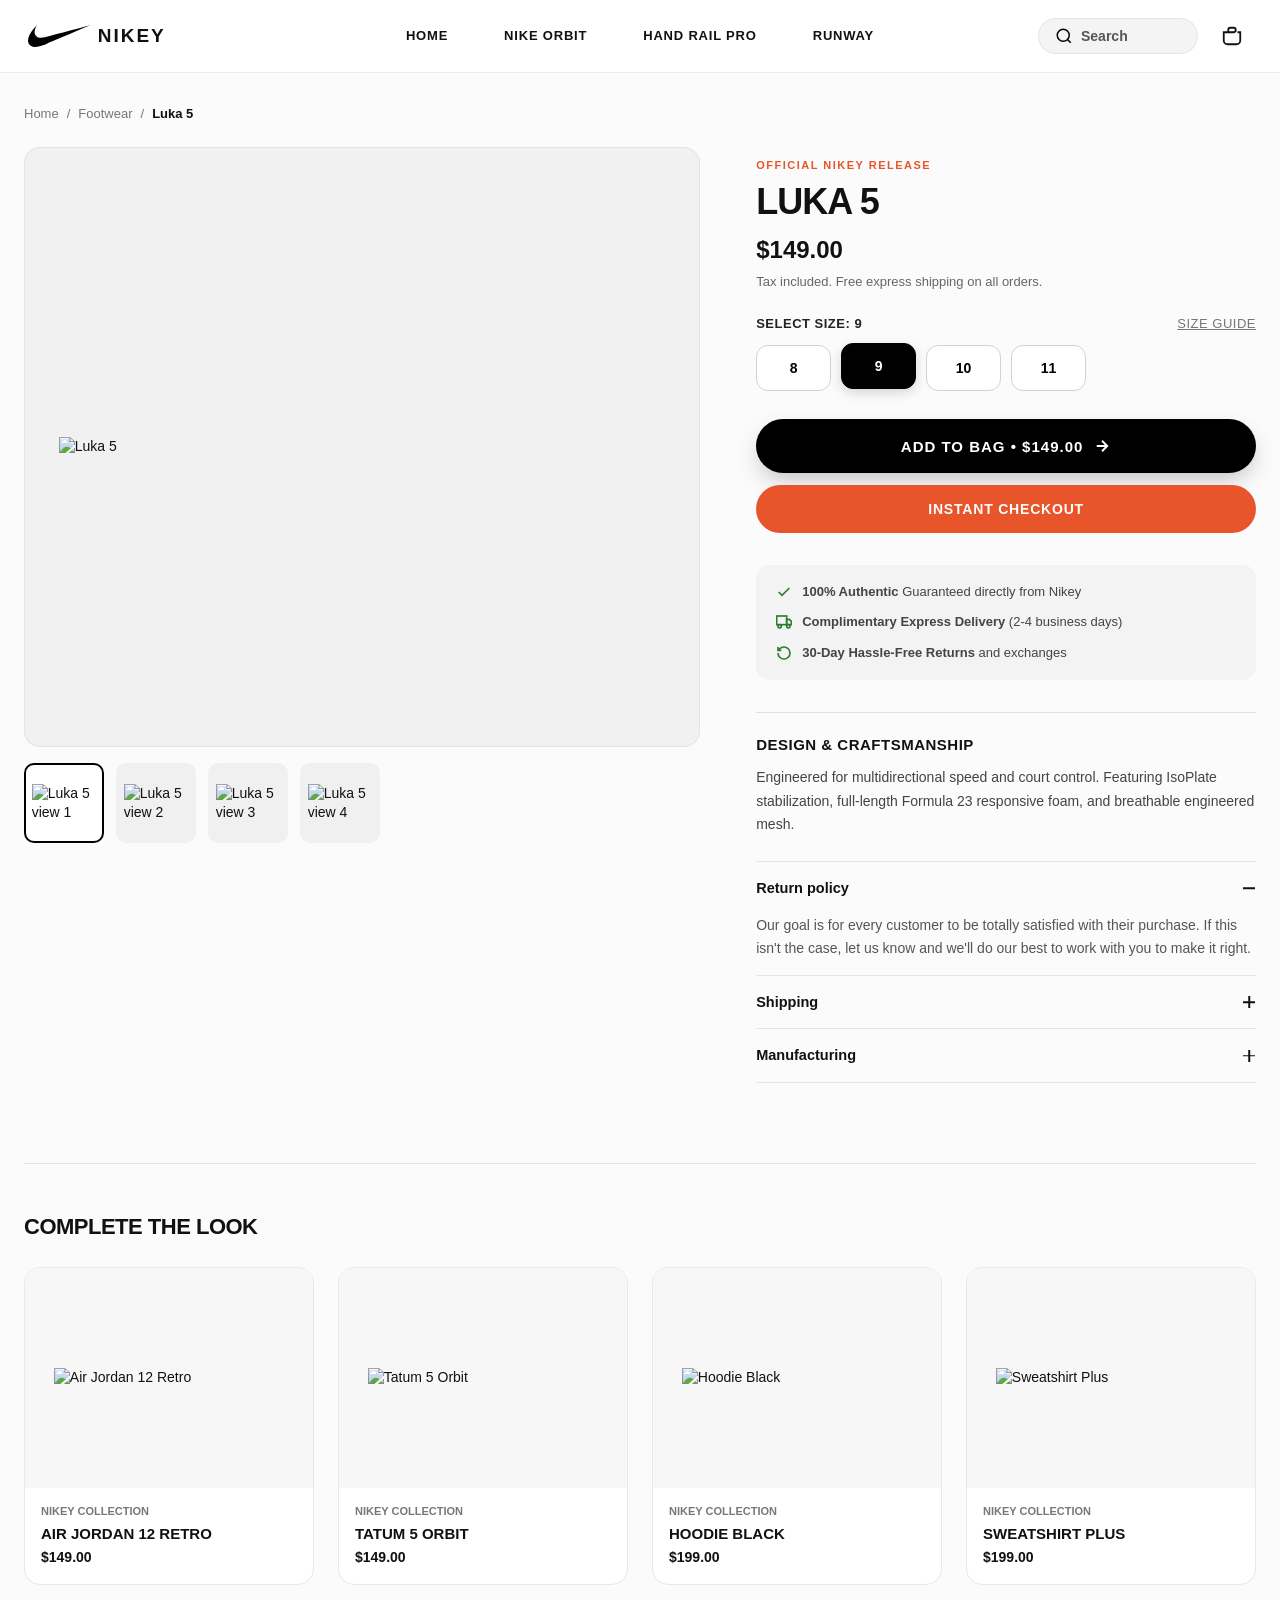
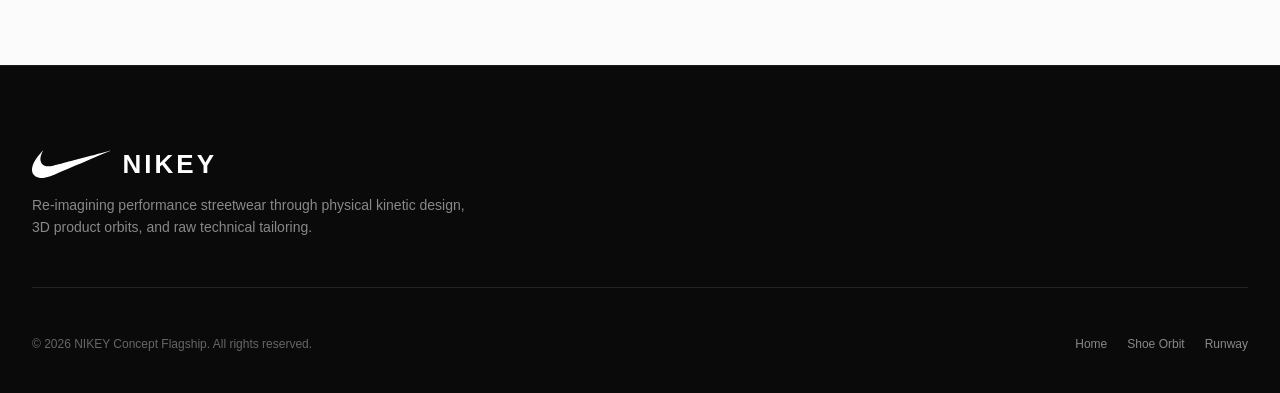
==== commit 027d60d8: "Optimize full mobile phone view across all pages, touch carousels, mobile drawer, and PDPs matching " ====
--- a/products/air-jordan-12-retro-copy/index.html
+++ b/products/air-jordan-12-retro-copy/index.html
@@ -451,39 +451,14 @@
 
         <!-- Size Selection -->
         <div class="pdp-section-label">
-          <span>Select Size: <strong id="selected-size-label">42</strong></span>
+          <span>Select Size: <strong id="selected-size-label">9</strong></span>
           <span style="color: #777; cursor: pointer; text-decoration: underline; font-weight: 500;">Size Guide</span>
         </div>
         <div class="pdp-size-grid">
-          
-            <button type="button" class="pdp-size-btn " onclick="selectPdpSize('40', this)">
-              40
-            </button>
-          
-            <button type="button" class="pdp-size-btn " onclick="selectPdpSize('41', this)">
-              41
-            </button>
-          
-            <button type="button" class="pdp-size-btn active" onclick="selectPdpSize('42', this)">
-              42
-            </button>
-          
-            <button type="button" class="pdp-size-btn " onclick="selectPdpSize('43', this)">
-              43
-            </button>
-          
-            <button type="button" class="pdp-size-btn " onclick="selectPdpSize('44', this)">
-              44
-            </button>
-          
-            <button type="button" class="pdp-size-btn " onclick="selectPdpSize('45', this)">
-              45
-            </button>
-          
-            <button type="button" class="pdp-size-btn " onclick="selectPdpSize('46', this)">
-              46
-            </button>
-          
+            <button type="button" class="pdp-size-btn" onclick="selectPdpSize('8', this)">8</button>
+            <button type="button" class="pdp-size-btn active" onclick="selectPdpSize('9', this)">9</button>
+            <button type="button" class="pdp-size-btn" onclick="selectPdpSize('10', this)">10</button>
+            <button type="button" class="pdp-size-btn" onclick="selectPdpSize('11', this)">11</button>
         </div>
 
         <!-- Action CTAs -->
@@ -514,11 +489,43 @@
         </div>
 
         <!-- Description Accordion -->
+        
+        <!-- Description & Accordions -->
         <div class="pdp-desc">
           <h4>Design & Craftsmanship</h4>
-          <p>
-            Engineered for exceptional movement and streetwear presence. Designed with technical silhouette lines, premium breathable cotton blends, and reinforced seams for longevity.
-          </p>
+          <p>Engineered for multidirectional speed and court control. Featuring IsoPlate stabilization, full-length Formula 23 responsive foam, and breathable engineered mesh.</p>
+        </div>
+
+        <div class="pdp-accordion-group">
+          <details class="pdp-accordion-item" open>
+            <summary class="pdp-accordion-header">
+              <span>Return policy</span>
+              <span class="pdp-accordion-icon"></span>
+            </summary>
+            <div class="pdp-accordion-body">
+              Our goal is for every customer to be totally satisfied with their purchase. If this isn't the case, let us know and we'll do our best to work with you to make it right.
+            </div>
+          </details>
+
+          <details class="pdp-accordion-item">
+            <summary class="pdp-accordion-header">
+              <span>Shipping</span>
+              <span class="pdp-accordion-icon"></span>
+            </summary>
+            <div class="pdp-accordion-body">
+              We offer complimentary express shipping on all orders over $150. Standard delivery arrives within 2-4 business days. Real-time tracking information is provided upon dispatch.
+            </div>
+          </details>
+
+          <details class="pdp-accordion-item">
+            <summary class="pdp-accordion-header">
+              <span>Manufacturing</span>
+              <span class="pdp-accordion-icon"></span>
+            </summary>
+            <div class="pdp-accordion-body">
+              Crafted with premium high-density technical fabrics and engineered for all-day comfort and long-lasting durability. Responsibly produced with ethical manufacturing standards.
+            </div>
+          </details>
         </div>
       </div>
     </div>
--- a/styles.css
+++ b/styles.css
@@ -3816,3 +3816,581 @@
     justify-content: flex-start !important;
   }
 }
+
+
+/* ==========================================================================
+   COMPLETE PHONE / MOBILE VIEWPORT OPTIMIZATION (< 990px)
+   Ground-truthed against https://nike-makknzjs.myshopify.com/
+   ========================================================================== */
+
+/* 1. Header & Navigation on Mobile */
+@media screen and (max-width: 989px) {
+  .section-utility-bar,
+  .utility-bar,
+  .header-utility-bar,
+  .top_info_bar,
+  [id*="top_info_bar"] {
+    display: none !important;
+  }
+
+  .header-section,
+  #shopify-section-sections--27695055405361__header_section {
+    position: sticky !important;
+    top: 0 !important;
+    z-index: 1000 !important;
+    background: #ffffff !important;
+  }
+
+  .header__columns {
+    display: flex !important;
+    flex-direction: row !important;
+    align-items: center !important;
+    justify-content: space-between !important;
+    height: 60px !important;
+    padding: 0 16px !important;
+    margin: 0 !important;
+    width: 100% !important;
+    max-width: 100% !important;
+    box-sizing: border-box !important;
+  }
+
+  .header__column--left {
+    flex: 0 0 auto !important;
+    display: flex !important;
+    align-items: center !important;
+    gap: 8px !important;
+  }
+
+  .header__column--left .nikey-brand-logo img {
+    height: 24px !important;
+    width: auto !important;
+  }
+
+  .header__column--center,
+  header-menu,
+  .header-menu,
+  .menu-list,
+  overflow-list,
+  .overflow-menu {
+    display: none !important;
+  }
+
+  .header__column--right {
+    flex: 0 0 auto !important;
+    display: flex !important;
+    align-items: center !important;
+    justify-content: flex-end !important;
+    gap: 12px !important;
+  }
+
+  .header-actions {
+    display: flex !important;
+    align-items: center !important;
+    gap: 12px !important;
+  }
+
+  .search-pill-label {
+    display: none !important;
+  }
+
+  .search-pill-button {
+    padding: 6px !important;
+    background: transparent !important;
+    border: none !important;
+    border-radius: 50% !important;
+    color: #111 !important;
+    display: flex !important;
+    align-items: center !important;
+    justify-content: center !important;
+  }
+
+  .header-actions__account-icon {
+    display: flex !important;
+    align-items: center !important;
+    justify-content: center !important;
+    color: #111 !important;
+  }
+
+  /* Hamburger Toggle on Mobile */
+  .mobile-nav-toggle {
+    display: flex !important;
+    align-items: center !important;
+    justify-content: center !important;
+    width: 36px !important;
+    height: 36px !important;
+    background: transparent !important;
+    border: none !important;
+    cursor: pointer !important;
+    color: #111 !important;
+    padding: 0 !important;
+  }
+}
+
+/* 2. Global Mobile Navigation Drawer (< 990px) */
+.mobile-nav-drawer {
+  position: fixed !important;
+  top: 0 !important;
+  left: 0 !important;
+  width: 300px !important;
+  max-width: 85vw !important;
+  height: 100vh !important;
+  height: 100dvh !important;
+  background: #ffffff !important;
+  z-index: 100000 !important;
+  box-shadow: 20px 0 60px rgba(0, 0, 0, 0.18) !important;
+  transform: translateX(-105%) !important;
+  transition: transform 0.35s cubic-bezier(0.16, 1, 0.3, 1) !important;
+  display: flex !important;
+  flex-direction: column !important;
+  padding: 32px 28px !important;
+  box-sizing: border-box !important;
+}
+
+.mobile-nav-drawer.is-open {
+  transform: translateX(0) !important;
+}
+
+.mobile-nav-overlay {
+  position: fixed !important;
+  inset: 0 !important;
+  background: rgba(0, 0, 0, 0.5) !important;
+  backdrop-filter: blur(4px) !important;
+  -webkit-backdrop-filter: blur(4px) !important;
+  z-index: 99999 !important;
+  opacity: 0 !important;
+  pointer-events: none !important;
+  transition: opacity 0.3s ease !important;
+}
+
+.mobile-nav-overlay.is-open {
+  opacity: 1 !important;
+  pointer-events: auto !important;
+}
+
+.mobile-nav-close {
+  align-self: flex-start !important;
+  background: none !important;
+  border: none !important;
+  cursor: pointer !important;
+  color: #111 !important;
+  margin-bottom: 32px !important;
+  padding: 4px !important;
+  display: flex !important;
+  align-items: center !important;
+  justify-content: center !important;
+}
+
+.mobile-nav-links {
+  list-style: none !important;
+  margin: 0 !important;
+  padding: 0 !important;
+  display: flex !important;
+  flex-direction: column !important;
+  gap: 20px !important;
+}
+
+.mobile-nav-links a {
+  color: #111111 !important;
+  text-decoration: none !important;
+  font-size: 24px !important;
+  font-weight: 700 !important;
+  letter-spacing: -0.4px !important;
+  display: block !important;
+  padding: 6px 0 !important;
+  transition: color 0.2s ease !important;
+}
+
+.mobile-nav-links a:hover {
+  color: #888888 !important;
+}
+
+.mobile-nav-footer {
+  margin-top: auto !important;
+  padding-top: 24px !important;
+  border-top: 1px solid #eee !important;
+  display: flex !important;
+  flex-direction: column !important;
+  gap: 12px !important;
+  font-size: 14px !important;
+  color: #666 !important;
+}
+
+.mobile-nav-footer a {
+  color: #444 !important;
+  text-decoration: none !important;
+}
+
+@media screen and (min-width: 990px) {
+  .mobile-nav-toggle,
+  .mobile-nav-drawer,
+  .mobile-nav-overlay {
+    display: none !important;
+  }
+}
+
+/* 3. Hand Rail Pro (Rack Showcase) on Mobile (< 750px) */
+@media screen and (max-width: 749.98px) {
+  .rk-sec {
+    padding: 32px 0 48px !important;
+    overflow: hidden !important;
+    max-width: 100vw !important;
+  }
+
+  .rk-stage {
+    padding-top: 8px !important;
+    width: 100% !important;
+  }
+
+  .rk-rack {
+    display: flex !important;
+    overflow-x: auto !important;
+    scroll-snap-type: x mandatory !important;
+    -webkit-overflow-scrolling: touch !important;
+    gap: 14px !important;
+    padding: 0 16px !important;
+    scrollbar-width: none !important;
+    justify-content: flex-start !important;
+  }
+
+  .rk-rack::-webkit-scrollbar {
+    display: none !important;
+  }
+
+  .rk-item {
+    flex: 0 0 100px !important;
+    width: 100px !important;
+    min-width: 100px !important;
+    scroll-snap-align: center !important;
+    margin: 0 !important;
+  }
+
+  .rk-item .rk-garment {
+    width: 100% !important;
+  }
+
+  .rk-dots {
+    display: flex !important;
+    justify-content: center !important;
+    gap: 6px !important;
+    margin-top: 16px !important;
+  }
+
+  .rk-dot {
+    width: 6px !important;
+    height: 6px !important;
+    border-radius: 50% !important;
+    background: rgba(0, 0, 0, 0.2) !important;
+  }
+
+  .rk-dot-on {
+    width: 24px !important;
+    border-radius: 4px !important;
+    background: #000000 !important;
+  }
+}
+
+/* 4. The Runway ("Try the Look") on Mobile (< 750px) */
+@media screen and (max-width: 749.98px) {
+  .section-the-runway .rw__grid {
+    display: flex !important;
+    flex-direction: column !important;
+    width: 100% !important;
+    max-width: 100vw !important;
+  }
+
+  .section-the-runway .rw__left {
+    width: 100% !important;
+    max-width: 100vw !important;
+  }
+
+  .section-the-runway .rw__stage {
+    width: 100% !important;
+    height: 480px !important;
+    min-height: 480px !important;
+    position: relative !important;
+  }
+
+  .section-the-runway .rw__panel {
+    width: 100% !important;
+    max-width: 100vw !important;
+    box-sizing: border-box !important;
+    position: relative !important;
+    border-left: none !important;
+    border-top: 1px solid rgba(0, 0, 0, 0.08) !important;
+    padding: 20px 16px 36px !important;
+  }
+
+  .section-the-runway .rw__panel-head {
+    display: none !important;
+  }
+
+  .section-the-runway .rw__mhead {
+    display: flex !important;
+    justify-content: space-between !important;
+    align-items: center !important;
+    margin-bottom: 14px !important;
+  }
+
+  .section-the-runway .rw__mhead-title {
+    font-size: 18px !important;
+    font-weight: 700 !important;
+    color: #111 !important;
+  }
+
+  .section-the-runway .rw__items {
+    display: flex !important;
+    flex-direction: row !important;
+    overflow-x: auto !important;
+    scroll-snap-type: x mandatory !important;
+    -webkit-overflow-scrolling: touch !important;
+    gap: 12px !important;
+    padding: 0 0 16px !important;
+    margin: 0 !important;
+    scrollbar-width: none !important;
+  }
+
+  .section-the-runway .rw__items::-webkit-scrollbar {
+    display: none !important;
+  }
+
+  .section-the-runway .rw__item {
+    flex: 0 0 220px !important;
+    width: 220px !important;
+    min-width: 220px !important;
+    scroll-snap-align: start !important;
+    background: #fbfbfb !important;
+    border: 1px solid #ededed !important;
+    border-radius: 12px !important;
+    padding: 12px !important;
+    box-sizing: border-box !important;
+  }
+
+  .section-the-runway .rw__bundle-btn,
+  .section-the-runway .rw__panel-foot button,
+  .section-the-runway .rw__foot button {
+    width: 100% !important;
+    background: #000000 !important;
+    color: #ffffff !important;
+    padding: 16px 20px !important;
+    font-weight: 700 !important;
+    font-size: 15px !important;
+    border-radius: 0px !important;
+    border: none !important;
+    text-transform: none !important;
+    letter-spacing: 0.3px !important;
+    margin-top: 14px !important;
+    display: flex !important;
+    align-items: center !important;
+    justify-content: center !important;
+  }
+}
+
+/* 5. Product Detail Pages (PDP) Mobile Excellence (< 750px) */
+@media screen and (max-width: 749.98px) {
+  .pdp-container {
+    padding: 16px !important;
+  }
+
+  .pdp-grid {
+    display: flex !important;
+    flex-direction: column !important;
+    gap: 24px !important;
+  }
+
+  .pdp-main-image-wrap {
+    height: 380px !important;
+    border-radius: 16px !important;
+  }
+
+  .pdp-main-image {
+    max-height: 85% !important;
+    max-width: 85% !important;
+  }
+
+  .pdp-thumbnails {
+    gap: 8px !important;
+    margin-top: 12px !important;
+  }
+
+  .pdp-thumb {
+    width: 64px !important;
+    height: 64px !important;
+    border-radius: 8px !important;
+  }
+
+  .pdp-title {
+    font-size: 26px !important;
+    letter-spacing: -0.5px !important;
+  }
+
+  .pdp-price {
+    font-size: 22px !important;
+  }
+
+  .pdp-size-grid {
+    display: grid !important;
+    grid-template-columns: repeat(4, 1fr) !important;
+    gap: 8px !important;
+  }
+
+  .pdp-size-btn {
+    border: 1px solid #111111 !important;
+    border-radius: 2px !important;
+    padding: 12px 0 !important;
+    font-size: 14px !important;
+    font-weight: 700 !important;
+    background: #ffffff !important;
+    color: #111111 !important;
+  }
+
+  .pdp-size-btn.active {
+    background: #000000 !important;
+    color: #ffffff !important;
+    border-color: #000000 !important;
+  }
+
+  .pdp-actions {
+    display: flex !important;
+    flex-direction: column !important;
+    gap: 10px !important;
+  }
+
+  .pdp-add-btn,
+  .pdp-buy-now {
+    height: 52px !important;
+    font-size: 15px !important;
+    font-weight: 700 !important;
+    border-radius: 4px !important;
+  }
+
+  .pdp-related {
+    margin-top: 48px !important;
+    padding-top: 32px !important;
+  }
+
+  .pdp-related-grid {
+    display: grid !important;
+    grid-template-columns: repeat(2, 1fr) !important;
+    gap: 12px !important;
+  }
+
+  .pdp-card-img-wrap {
+    height: 160px !important;
+    padding: 10px !important;
+  }
+
+  .pdp-card-content {
+    padding: 12px 10px !important;
+  }
+
+  .pdp-card-title {
+    font-size: 13px !important;
+    font-weight: 700 !important;
+    white-space: nowrap !important;
+    overflow: hidden !important;
+    text-overflow: ellipsis !important;
+  }
+
+  .pdp-card-price {
+    font-size: 13px !important;
+    margin-top: 4px !important;
+  }
+
+  /* Editorial Accordions on PDP */
+  .pdp-accordion-group {
+    border-top: 1px solid #e5e5e5 !important;
+    margin-top: 24px !important;
+  }
+
+  .pdp-accordion-item {
+    border-bottom: 1px solid #e5e5e5 !important;
+  }
+
+  .pdp-accordion-header {
+    display: flex !important;
+    justify-content: space-between !important;
+    align-items: center !important;
+    padding: 16px 0 !important;
+    cursor: pointer !important;
+    font-size: 14px !important;
+    font-weight: 600 !important;
+    color: #111 !important;
+  }
+
+  .pdp-accordion-body {
+    padding-bottom: 16px !important;
+    font-size: 13.5px !important;
+    line-height: 1.6 !important;
+    color: #555 !important;
+  }
+}
+
+
+/* ==========================================================================
+   PRODUCT ACCORDION STYLES & ICON TOGGLE
+   ========================================================================== */
+.pdp-accordion-group {
+  border-top: 1px solid #e5e5e5 !important;
+  margin-top: 24px !important;
+}
+
+.pdp-accordion-item {
+  border-bottom: 1px solid #e5e5e5 !important;
+}
+
+.pdp-accordion-header {
+  display: flex !important;
+  justify-content: space-between !important;
+  align-items: center !important;
+  padding: 16px 0 !important;
+  cursor: pointer !important;
+  font-size: 14.5px !important;
+  font-weight: 600 !important;
+  color: #111 !important;
+  user-select: none !important;
+  list-style: none !important;
+}
+
+.pdp-accordion-header::-webkit-details-marker {
+  display: none !important;
+}
+
+.pdp-accordion-icon {
+  position: relative !important;
+  width: 14px !important;
+  height: 14px !important;
+  display: inline-block !important;
+}
+
+.pdp-accordion-icon::before,
+.pdp-accordion-icon::after {
+  content: '' !important;
+  position: absolute !important;
+  background-color: #111 !important;
+  top: 50% !important;
+  left: 50% !important;
+  transform: translate(-50%, -50%) !important;
+  transition: transform 0.2s ease, opacity 0.2s ease !important;
+}
+
+.pdp-accordion-icon::before {
+  width: 12px !important;
+  height: 1.5px !important;
+}
+
+.pdp-accordion-icon::after {
+  width: 1.5px !important;
+  height: 12px !important;
+}
+
+.pdp-accordion-item[open] .pdp-accordion-icon::after {
+  transform: translate(-50%, -50%) rotate(90deg) !important;
+  opacity: 0 !important;
+}
+
+.pdp-accordion-body {
+  padding-bottom: 16px !important;
+  font-size: 14px !important;
+  line-height: 1.6 !important;
+  color: #555 !important;
+}
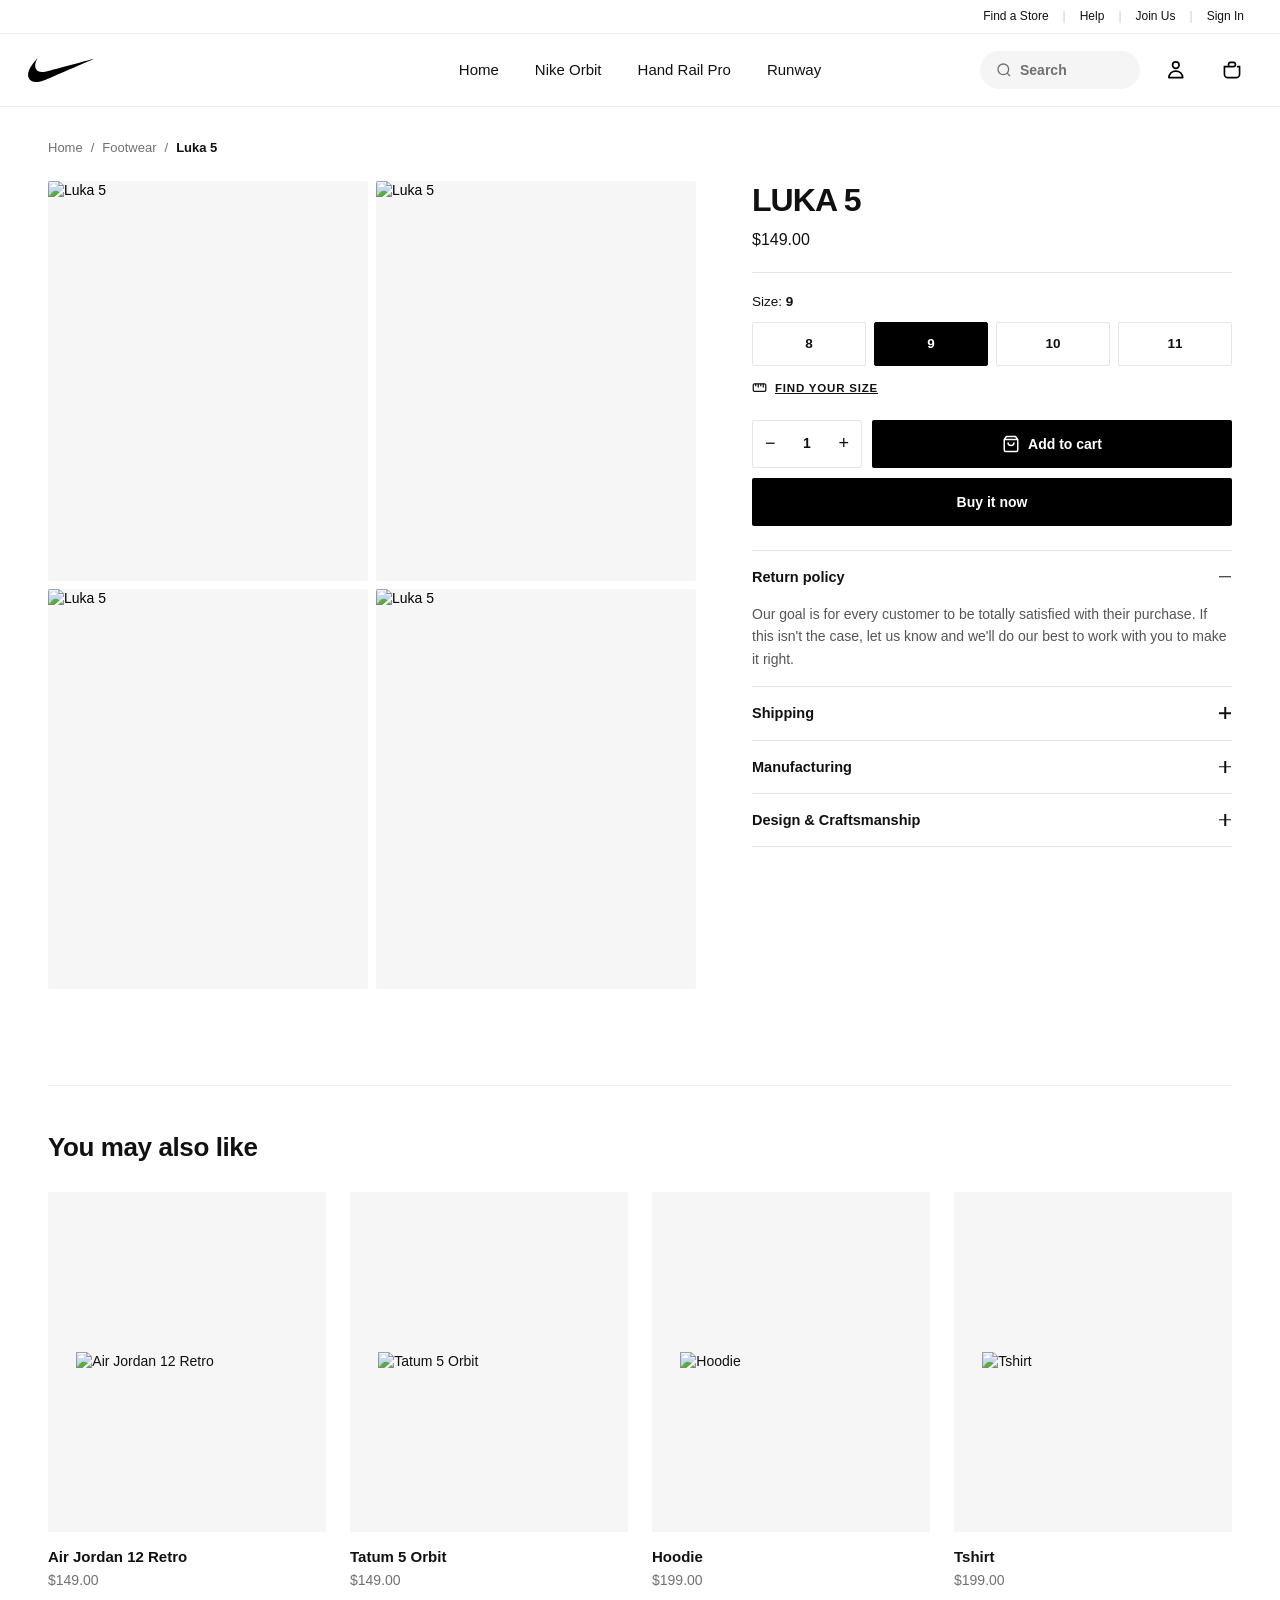
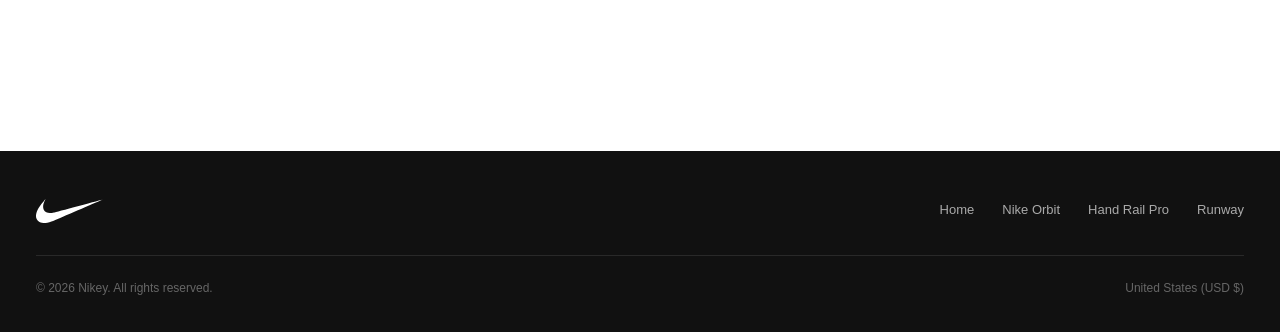
==== commit 0b0ab1c9: "Align desktop and mobile views across all pages matching Shopify store" ====
--- a/products/air-jordan-12-retro-copy/index.html
+++ b/products/air-jordan-12-retro-copy/index.html
@@ -2,399 +2,64 @@
 <html lang="en">
 <head>
   <meta charset="utf-8">
-  <meta name="viewport" content="width=device-width, initial-scale=1.0, viewport-fit=cover">
-  <title>Luka 5 | Nikey Flagship Store</title>
-  <meta name="description" content="Shop the official Luka 5 at Nikey. Premium luxury streetwear and footwear.">
-  <link rel="icon" type="image/svg+xml" href="../../favicon.svg">
-  <link rel="alternate icon" href="../../favicon.ico">
+  <meta name="viewport" content="width=device-width, initial-scale=1.0, maximum-scale=5.0">
+  <title>Luka 5 – Nikey</title>
   <link rel="stylesheet" href="../../styles.css">
-
-  <style>
-    /* Product Page Specific Styles */
-    body {
-      background: #fbfbfb;
-      color: #111;
-      font-family: -apple-system, BlinkMacSystemFont, "Segoe UI", Roboto, Helvetica, Arial, sans-serif;
-      margin: 0;
-      padding: 0;
-      -webkit-font-smoothing: antialiased;
-    }
-
-    .pdp-container {
-      max-width: 1360px;
-      margin: 0 auto;
-      padding: 32px 24px 80px;
-    }
-
-    .pdp-breadcrumb {
-      font-size: 13px;
-      color: #777;
-      margin-bottom: 24px;
-      display: flex;
-      align-items: center;
-      gap: 8px;
-    }
-
-    .pdp-breadcrumb a {
-      color: #777;
-      text-decoration: none;
-      transition: color 0.2s;
-    }
-
-    .pdp-breadcrumb a:hover {
-      color: #000;
-    }
-
-    .pdp-grid {
-      display: grid;
-      grid-template-columns: 1.15fr 0.85fr;
-      gap: 56px;
-      align-items: start;
-    }
-
-    /* Left Gallery */
-    .pdp-gallery {
-      display: flex;
-      flex-direction: column;
-      gap: 16px;
-      position: sticky;
-      top: 100px;
-    }
-
-    .pdp-main-image-wrap {
-      width: 100%;
-      height: 600px;
-      background: #f1f1f1;
-      border-radius: 16px;
-      overflow: hidden;
-      display: flex;
-      align-items: center;
-      justify-content: center;
-      border: 1px solid rgba(0,0,0,0.06);
-    }
-
-    .pdp-main-image {
-      max-width: 90%;
-      max-height: 90%;
-      object-fit: contain;
-      transition: transform 0.3s ease;
-    }
-
-    .pdp-main-image:hover {
-      transform: scale(1.04);
-    }
-
-    .pdp-thumbnails {
-      display: flex;
-      gap: 12px;
-      overflow-x: auto;
-      padding-bottom: 6px;
-    }
-
-    .pdp-thumb {
-      width: 80px;
-      height: 80px;
-      border-radius: 10px;
-      background: #f0f0f0;
-      border: 2px solid transparent;
-      cursor: pointer;
-      overflow: hidden;
-      display: flex;
-      align-items: center;
-      justify-content: center;
-      transition: all 0.2s ease;
-      flex-shrink: 0;
-    }
-
-    .pdp-thumb img {
-      max-width: 85%;
-      max-height: 85%;
-      object-fit: contain;
-    }
-
-    .pdp-thumb.active {
-      border-color: #000;
-      background: #fff;
-    }
-
-    /* Right Details */
-    .pdp-info {
-      padding-top: 8px;
-    }
-
-    .pdp-badge {
-      display: inline-block;
-      font-size: 11px;
-      font-weight: 800;
-      letter-spacing: 1.5px;
-      text-transform: uppercase;
-      color: #e8552b;
-      margin-bottom: 8px;
-    }
-
-    .pdp-title {
-      font-size: 36px;
-      font-weight: 900;
-      letter-spacing: -1px;
-      text-transform: uppercase;
-      margin: 0 0 12px;
-      color: #111;
-      line-height: 1.1;
-    }
-
-    .pdp-price {
-      font-size: 24px;
-      font-weight: 700;
-      color: #111;
-      margin-bottom: 6px;
-    }
-
-    .pdp-tax-note {
-      font-size: 13px;
-      color: #666;
-      margin-bottom: 24px;
-    }
-
-    /* Size Selector */
-    .pdp-section-label {
-      display: flex;
-      justify-content: space-between;
-      align-items: baseline;
-      font-size: 13px;
-      font-weight: 700;
-      text-transform: uppercase;
-      letter-spacing: 0.5px;
-      margin-bottom: 12px;
-      color: #222;
-    }
-
-    .pdp-size-grid {
-      display: grid;
-      grid-template-columns: repeat(auto-fill, minmax(70px, 1fr));
-      gap: 10px;
-      margin-bottom: 28px;
-    }
-
-    .pdp-size-btn {
-      padding: 14px 10px;
-      background: #fff;
-      border: 1px solid #d2d2d2;
-      border-radius: 12px;
-      font-size: 14px;
-      font-weight: 700;
-      cursor: pointer;
-      text-align: center;
-      transition: all 0.2s cubic-bezier(0.16, 1, 0.3, 1);
-    }
-
-    .pdp-size-btn:hover {
-      border-color: #000;
-    }
-
-    .pdp-size-btn.active {
-      background: #000;
-      color: #fff;
-      border-color: #000;
-      transform: translateY(-2px);
-      box-shadow: 0 4px 12px rgba(0,0,0,0.15);
-    }
-
-    /* Actions */
-    .pdp-actions {
-      display: flex;
-      flex-direction: column;
-      gap: 12px;
-      margin-bottom: 32px;
-    }
-
-    .pdp-add-btn {
-      width: 100%;
-      background: #000;
-      color: #fff;
-      border: none;
-      border-radius: 35px;
-      padding: 18px;
-      font-size: 15px;
-      font-weight: 800;
-      text-transform: uppercase;
-      letter-spacing: 1px;
-      cursor: pointer;
-      display: flex;
-      align-items: center;
-      justify-content: center;
-      gap: 10px;
-      box-shadow: 0 10px 25px -5px rgba(0,0,0,0.25);
-      transition: transform 0.15s, opacity 0.15s;
-    }
-
-    .pdp-add-btn:hover {
-      transform: translateY(-2px);
-      opacity: 0.95;
-    }
-
-    .pdp-buy-now {
-      width: 100%;
-      background: #e8552b;
-      color: #fff;
-      border: none;
-      border-radius: 35px;
-      padding: 16px;
-      font-size: 14px;
-      font-weight: 700;
-      text-transform: uppercase;
-      letter-spacing: 0.8px;
-      cursor: pointer;
-      transition: opacity 0.2s;
-    }
-
-    .pdp-buy-now:hover {
-      opacity: 0.9;
-    }
-
-    /* Guarantees Box */
-    .pdp-perks {
-      background: #f3f3f3;
-      border-radius: 14px;
-      padding: 18px 20px;
-      margin-bottom: 32px;
-      display: flex;
-      flex-direction: column;
-      gap: 12px;
-      font-size: 13px;
-      color: #444;
-    }
-
-    .pdp-perk-item {
-      display: flex;
-      align-items: center;
-      gap: 10px;
-    }
-
-    /* Description Tabs */
-    .pdp-desc {
-      border-top: 1px solid #e0e0e0;
-      padding-top: 24px;
-      color: #444;
-      font-size: 14px;
-      line-height: 1.7;
-    }
-
-    .pdp-desc h4 {
-      font-size: 15px;
-      font-weight: 800;
-      text-transform: uppercase;
-      letter-spacing: 0.5px;
-      color: #111;
-      margin: 0 0 12px;
-    }
-
-    /* Related Grid */
-    .pdp-related {
-      margin-top: 80px;
-      border-top: 1px solid #e5e5e5;
-      padding-top: 48px;
-    }
-
-    .pdp-related-heading {
-      font-size: 22px;
-      font-weight: 900;
-      text-transform: uppercase;
-      letter-spacing: -0.5px;
-      margin-bottom: 24px;
-    }
-
-    .pdp-related-grid {
-      display: grid;
-      grid-template-columns: repeat(auto-fill, minmax(240px, 1fr));
-      gap: 24px;
-    }
-
-    .pdp-card {
-      background: #fff;
-      border: 1px solid #e8e8e8;
-      border-radius: 16px;
-      overflow: hidden;
-      text-decoration: none;
-      color: #111;
-      transition: transform 0.2s, box-shadow 0.2s;
-      display: flex;
-      flex-direction: column;
-    }
-
-    .pdp-card:hover {
-      transform: translateY(-4px);
-      box-shadow: 0 12px 24px rgba(0,0,0,0.06);
-    }
-
-    .pdp-card-img-wrap {
-      height: 220px;
-      background: #f7f7f7;
-      display: flex;
-      align-items: center;
-      justify-content: center;
-      padding: 16px;
-    }
-
-    .pdp-card-img-wrap img {
-      max-width: 90%;
-      max-height: 90%;
-      object-fit: contain;
-    }
-
-    .pdp-card-content {
-      padding: 16px;
-      flex: 1;
-      display: flex;
-      flex-direction: column;
-      justify-content: space-between;
-    }
-
-    @media (max-width: 990px) {
-      .pdp-grid {
-        grid-template-columns: 1fr;
-        gap: 36px;
-      }
-      .pdp-gallery {
-        position: static;
-      }
-      .pdp-main-image-wrap {
-        height: 420px;
-      }
-    }
-  </style>
+  <script src="../../storefront-enhancements.js" defer></script>
 </head>
 <body>
-
-  <!-- Sticky Luxury Header -->
-  <header class="header-section">
-    <div class="header__columns">
-      <div class="header__column header__column--left">
-        <a href="/" class="nikey-brand-logo" aria-label="Nikey Home" style="display: inline-flex; align-items: center; gap: 8px; text-decoration: none; color: #111;">
-          <img src="../../assets/images/asset_001_3d739eac02ba.svg" alt="Nikey" style="height: 22px; width: auto; object-fit: contain;">
-          <span style="font-size: 19px; font-weight: 900; letter-spacing: 2px; text-transform: uppercase;">NIKEY</span>
+  <!-- Top Utility Bar (Desktop Only) -->
+  <div class="section-utility-bar utility-bar" style="border-bottom: 1px solid rgba(0,0,0,0.06); background: #ffffff;">
+    <div class="page-width utility-bar__grid" style="display: flex; justify-content: flex-end; padding: 8px 36px;">
+      <nav class="top-info-bar__right" aria-label="Top info links" style="font-size: 12px; color: #111;">
+        <ul class="top-info-bar__links" role="list" style="display: flex; gap: 14px; list-style: none; margin: 0; padding: 0;">
+          <li class="top-info-bar__item"><span class="top-info-bar__link">Find a Store</span></li>
+          <li style="color: #ccc;">|</li>
+          <li class="top-info-bar__item"><span class="top-info-bar__link">Help</span></li>
+          <li style="color: #ccc;">|</li>
+          <li class="top-info-bar__item"><span class="top-info-bar__link">Join Us</span></li>
+          <li style="color: #ccc;">|</li>
+          <li class="top-info-bar__item"><span class="top-info-bar__link">Sign In</span></li>
+        </ul>
+      </nav>
+    </div>
+  </div>
+
+  <!-- Header Section (Matching Shopify Desktop & Mobile) -->
+  <header class="header-section" style="position: sticky; top: 0; z-index: 1000; background: #ffffff; border-bottom: 1px solid rgba(0,0,0,0.06);">
+    <div class="header__columns" style="display: flex; align-items: center; justify-content: space-between; height: 68px; padding: 0 36px; max-width: 1440px; margin: 0 auto; box-sizing: border-box;">
+      <div class="header__column header__column--left" style="display: flex; align-items: center;">
+        <a href="/" class="nikey-brand-logo" aria-label="Nike Home" style="display: inline-flex; align-items: center;">
+          <img src="../../assets/images/asset_001_3d739eac02ba.svg" alt="Nike" style="height: 24px; width: auto; object-fit: contain;">
         </a>
       </div>
 
       <div class="header__column header__column--center">
-        <nav class="menu-list">
+        <nav class="menu-list" style="display: flex; gap: 28px; list-style: none; margin: 0; padding: 0;">
           <a class="menu-list__link" href="/">Home</a>
           <a class="menu-list__link" href="/#so-template--27695055274289__shoe_orbit_WizENf">Nike Orbit</a>
-          <a class="menu-list__link" href="/#sr-template--27695055274289__scene_rail_redGmm">Hand Rail Pro</a>
+          <a class="menu-list__link" href="/#rk-template--27695055274289__rack_showcase_rWz8Dr">Hand Rail Pro</a>
           <a class="menu-list__link" href="/#shopify-section-template--27695055274289__the_runway_gwqgXR">Runway</a>
         </nav>
       </div>
 
-      <div class="header__column header__column--right">
-        <header-actions class="header-actions">
+      <div class="header__column header__column--right" style="display: flex; align-items: center; gap: 16px;">
+        <header-actions class="header-actions" style="display: flex; align-items: center; gap: 16px;">
           <button type="button" class="search-pill-button" onclick="location.href='/?search=1'">
-            <svg width="18" height="18" viewBox="0 0 24 24" fill="none" stroke="currentColor" stroke-width="2"><circle cx="11" cy="11" r="8"></circle><line x1="21" y1="21" x2="16.65" y2="16.65"></line></svg>
+            <svg width="16" height="16" viewBox="0 0 24 24" fill="none" stroke="currentColor" stroke-width="2"><circle cx="11" cy="11" r="8"></circle><line x1="21" y1="21" x2="16.65" y2="16.65"></line></svg>
             <span class="search-pill-label">Search</span>
           </button>
 
-          <cart-icon class="header-actions__cart-icon" style="position: relative; cursor: pointer;">
-            <svg width="24" height="24" viewBox="0 0 24 24" fill="none" stroke="currentColor" stroke-width="1.8"><path d="M8.25 8.25V6a2.25 2.25 0 012.25-2.25h3a2.25 2.25 0 110 4.5H3.75v8.25a3.75 3.75 0 003.75 3.75h9a3.75 3.75 0 003.75-3.75V8.25H17.5"/></svg>
-            <div class="cart-bubble visually-hidden" style="position: absolute; top: 0; right: 0; background: #000; color: #fff; font-size: 10px; font-weight: bold; border-radius: 50%; width: 18px; height: 18px; display: flex; align-items: center; justify-content: center;">
-              <span class="cart-bubble__text-count hidden">0</span>
+          <div class="account-button header-actions__account-icon" onclick="alert('Account');" style="cursor: pointer; display: flex; align-items: center;">
+            <svg xmlns="http://www.w3.org/2000/svg" width="16" height="18" viewBox="0 0 15 17" fill="none">
+              <path stroke="currentColor" stroke-linejoin="round" stroke-width="1.6" d="M10.375 3.813a3.063 3.063 0 1 1-6.125 0 3.063 3.063 0 0 1 6.125 0ZM7.313 9.5c-3.667 0-6.24 2.691-6.563 6.125h13.125C13.552 12.191 10.979 9.5 7.312 9.5Z"></path>
+            </svg>
+          </div>
+
+          <cart-icon class="header-actions__cart-icon" style="position: relative; cursor: pointer; display: flex; align-items: center;">
+            <svg width="22" height="22" viewBox="0 0 24 24" fill="none" stroke="currentColor" stroke-width="1.8"><path d="M8.25 8.25V6a2.25 2.25 0 012.25-2.25h3a2.25 2.25 0 110 4.5H3.75v8.25a3.75 3.75 0 003.75 3.75h9a3.75 3.75 0 003.75-3.75V8.25H17.5"/></svg>
+            <div class="cart-bubble visually-hidden" id="pdp-cart-bubble" style="position: absolute; top: -4px; right: -6px; background: #000; color: #fff; font-size: 10px; font-weight: bold; border-radius: 50%; width: 18px; height: 18px; display: flex; align-items: center; justify-content: center;">
+              <span class="cart-bubble__text-count hidden" id="pdp-cart-count">0</span>
             </div>
           </cart-icon>
         </header-actions>
@@ -402,12 +67,35 @@
     </div>
   </header>
 
-  <!-- Product Main Section -->
+  <!-- Mobile Drawer Menu Overlay -->
+  <div id="pdpMobileNavDrawer" class="mobile-nav-drawer" style="display: none; position: fixed; inset: 0; z-index: 99999;">
+    <div class="mobile-nav-backdrop" onclick="toggleMobileNav(false)" style="position: absolute; inset: 0; background: rgba(0,0,0,0.5);"></div>
+    <div class="mobile-nav-panel" style="position: absolute; top: 0; right: 0; width: 300px; height: 100%; background: #ffffff; padding: 28px 24px; box-shadow: -4px 0 24px rgba(0,0,0,0.15); display: flex; flex-direction: column; justify-content: space-between; box-sizing: border-box;">
+      <div>
+        <div style="display: flex; justify-content: flex-end; margin-bottom: 32px;">
+          <button type="button" onclick="toggleMobileNav(false)" style="background: none; border: none; font-size: 26px; cursor: pointer; color: #111;">&times;</button>
+        </div>
+        <nav style="display: flex; flex-direction: column; gap: 20px; font-size: 18px; font-weight: 600;">
+          <a href="/" style="color: #111; text-decoration: none;">Home</a>
+          <a href="/#so-template--27695055274289__shoe_orbit_WizENf" style="color: #111; text-decoration: none;">Nike Orbit</a>
+          <a href="/#rk-template--27695055274289__rack_showcase_rWz8Dr" style="color: #111; text-decoration: none;">Hand Rail Pro</a>
+          <a href="/#shopify-section-template--27695055274289__the_runway_gwqgXR" style="color: #111; text-decoration: none;">Runway</a>
+        </nav>
+      </div>
+      <div style="border-top: 1px solid #eee; padding-top: 20px; font-size: 14px; color: #666; display: flex; flex-direction: column; gap: 12px;">
+        <span onclick="alert('Account')">My Account</span>
+        <span>Find a Store</span>
+        <span>Help & FAQ</span>
+      </div>
+    </div>
+  </div>
+
+  <!-- Main Product Detail Layout -->
   <main class="pdp-container">
-    <div class="pdp-breadcrumb">
-      <a href="/">Home</a>
+    <div class="pdp-breadcrumb" style="font-size: 13px; color: #707072; margin-bottom: 24px; display: flex; align-items: center; gap: 8px;">
+      <a href="/" style="color: #707072; text-decoration: none;">Home</a>
       <span>/</span>
-      <a href="/">Footwear</a>
+      <a href="/" style="color: #707072; text-decoration: none;">Footwear</a>
       <span>/</span>
       <span style="color: #111; font-weight: 600;">Luka 5</span>
     </div>
@@ -415,87 +103,93 @@
     <div class="pdp-grid">
       <!-- Gallery Column -->
       <div class="pdp-gallery">
-        <div class="pdp-main-image-wrap">
-          <img id="pdp-main-img" class="pdp-main-image" src="https://cdn.shopify.com/s/files/1/1008/9057/5153/files/4.png?v=1792493527" alt="Luka 5">
-        </div>
-
-        
-        <div class="pdp-thumbnails">
-          
-            <div class="pdp-thumb active" onclick="switchPdpImage('https://cdn.shopify.com/s/files/1/1008/9057/5153/files/4.png?v=1792493527', this)">
-              <img src="https://cdn.shopify.com/s/files/1/1008/9057/5153/files/4.png?v=1792493527" alt="Luka 5 view 1">
-            </div>
-          
-            <div class="pdp-thumb " onclick="switchPdpImage('https://cdn.shopify.com/s/files/1/1008/9057/5153/files/2.png?v=1792493528', this)">
-              <img src="https://cdn.shopify.com/s/files/1/1008/9057/5153/files/2.png?v=1792493528" alt="Luka 5 view 2">
-            </div>
-          
-            <div class="pdp-thumb " onclick="switchPdpImage('https://cdn.shopify.com/s/files/1/1008/9057/5153/files/7.png?v=1792493527', this)">
-              <img src="https://cdn.shopify.com/s/files/1/1008/9057/5153/files/7.png?v=1792493527" alt="Luka 5 view 3">
-            </div>
-          
-            <div class="pdp-thumb " onclick="switchPdpImage('https://cdn.shopify.com/s/files/1/1008/9057/5153/files/8.png?v=1792493527', this)">
-              <img src="https://cdn.shopify.com/s/files/1/1008/9057/5153/files/8.png?v=1792493527" alt="Luka 5 view 4">
-            </div>
-          
-        </div>
-        
-      </div>
-
-      <!-- Details Column -->
+        <!-- Desktop 2-Column Image Grid -->
+        <div class="pdp-desktop-gallery-grid">
+          
+            <div class="pdp-gallery-card">
+              <img src="https://cdn.shopify.com/s/files/1/1008/9057/5153/files/4.png?v=1792493527" alt="Luka 5" loading="eager">
+            </div>
+          
+            <div class="pdp-gallery-card">
+              <img src="https://cdn.shopify.com/s/files/1/1008/9057/5153/files/2.png?v=1792493528" alt="Luka 5" loading="eager">
+            </div>
+          
+            <div class="pdp-gallery-card">
+              <img src="https://cdn.shopify.com/s/files/1/1008/9057/5153/files/7.png?v=1792493527" alt="Luka 5" loading="eager">
+            </div>
+          
+            <div class="pdp-gallery-card">
+              <img src="https://cdn.shopify.com/s/files/1/1008/9057/5153/files/8.png?v=1792493527" alt="Luka 5" loading="eager">
+            </div>
+          
+        </div>
+
+        <!-- Mobile Carousel View (Single hero image with dot indicators matching Shopify) -->
+        <div class="pdp-mobile-gallery">
+          <div class="pdp-main-image-wrap">
+            <img id="pdp-main-img" class="pdp-main-image" src="https://cdn.shopify.com/s/files/1/1008/9057/5153/files/4.png?v=1792493527" alt="Luka 5">
+            <div class="pdp-mobile-dots">
+              
+                <button type="button" class="pdp-dot active" onclick="switchPdpImage('https://cdn.shopify.com/s/files/1/1008/9057/5153/files/4.png?v=1792493527', this)" aria-label="Slide 1"></button>
+              
+                <button type="button" class="pdp-dot" onclick="switchPdpImage('https://cdn.shopify.com/s/files/1/1008/9057/5153/files/2.png?v=1792493528', this)" aria-label="Slide 2"></button>
+              
+                <button type="button" class="pdp-dot" onclick="switchPdpImage('https://cdn.shopify.com/s/files/1/1008/9057/5153/files/7.png?v=1792493527', this)" aria-label="Slide 3"></button>
+              
+                <button type="button" class="pdp-dot" onclick="switchPdpImage('https://cdn.shopify.com/s/files/1/1008/9057/5153/files/8.png?v=1792493527', this)" aria-label="Slide 4"></button>
+              
+            </div>
+          </div>
+        </div>
+      </div>
+
+      <!-- Product Details Column (Right, Sticky) -->
       <div class="pdp-info">
-        <div class="pdp-badge">Official Nikey Release</div>
         <h1 class="pdp-title">Luka 5</h1>
         <div class="pdp-price">$149.00</div>
-        <div class="pdp-tax-note">Tax included. Free express shipping on all orders.</div>
+        <hr class="pdp-divider">
 
         <!-- Size Selection -->
-        <div class="pdp-section-label">
-          <span>Select Size: <strong id="selected-size-label">9</strong></span>
-          <span style="color: #777; cursor: pointer; text-decoration: underline; font-weight: 500;">Size Guide</span>
+        <div class="pdp-size-label-row">
+          <span>Size: <strong id="selected-size-label">9</strong></span>
         </div>
         <div class="pdp-size-grid">
+          
             <button type="button" class="pdp-size-btn" onclick="selectPdpSize('8', this)">8</button>
+          
             <button type="button" class="pdp-size-btn active" onclick="selectPdpSize('9', this)">9</button>
+          
             <button type="button" class="pdp-size-btn" onclick="selectPdpSize('10', this)">10</button>
+          
             <button type="button" class="pdp-size-btn" onclick="selectPdpSize('11', this)">11</button>
-        </div>
-
-        <!-- Action CTAs -->
-        <div class="pdp-actions">
+          
+        </div>
+
+        <!-- Find Your Size Link -->
+        <div class="pdp-find-size" onclick="openSizeGuideModal()">
+          <svg width="15" height="15" viewBox="0 0 24 24" fill="none" stroke="currentColor" stroke-width="2"><rect x="2" y="6" width="20" height="12" rx="2"></rect><line x1="6" y1="6" x2="6" y2="10"></line><line x1="10" y1="6" x2="10" y2="12"></line><line x1="14" y1="6" x2="14" y2="10"></line><line x1="18" y1="6" x2="18" y2="12"></line></svg>
+          <span>FIND YOUR SIZE</span>
+        </div>
+
+        <!-- Add to Bag Row (Qty + Add to cart) -->
+        <div class="pdp-actions-row">
+          <div class="pdp-qty-stepper">
+            <button type="button" class="pdp-qty-btn" onclick="changeQty(-1)">−</button>
+            <span class="pdp-qty-val" id="pdp-qty-val">1</span>
+            <button type="button" class="pdp-qty-btn" onclick="changeQty(1)">+</button>
+          </div>
           <button type="button" class="pdp-add-btn" id="pdp-add-to-cart-btn" onclick="addCurrentProductToBag()">
-            <span>Add to Bag • $149.00</span>
-            <svg width="18" height="18" viewBox="0 0 24 24" fill="none" stroke="currentColor" stroke-width="2.5"><path d="M5 12h14M12 5l7 7-7 7"/></svg>
+            <svg width="18" height="18" viewBox="0 0 24 24" fill="none" stroke="currentColor" stroke-width="2"><path d="M6 2L3 6v14a2 2 0 002 2h14a2 2 0 002-2V6l-3-4z"></path><line x1="3" y1="6" x2="21" y2="6"></line><path d="M16 10a4 4 0 01-8 0"></path></svg>
+            <span>Add to cart</span>
           </button>
-          <button type="button" class="pdp-buy-now" onclick="buyNowCurrentProduct()">
-            Instant Checkout
-          </button>
-        </div>
-
-        <!-- Value Perks -->
-        <div class="pdp-perks">
-          <div class="pdp-perk-item">
-            <svg width="16" height="16" viewBox="0 0 24 24" fill="none" stroke="#2e7d32" stroke-width="2.5"><polyline points="20 6 9 17 4 12"></polyline></svg>
-            <span><strong>100% Authentic</strong> Guaranteed directly from Nikey</span>
-          </div>
-          <div class="pdp-perk-item">
-            <svg width="16" height="16" viewBox="0 0 24 24" fill="none" stroke="#2e7d32" stroke-width="2.5"><rect x="1" y="3" width="15" height="13"></rect><polygon points="16 8 20 8 23 11 23 16 16 16 16 8"></polygon><circle cx="5.5" cy="18.5" r="2.5"></circle><circle cx="18.5" cy="18.5" r="2.5"></circle></svg>
-            <span><strong>Complimentary Express Delivery</strong> (2-4 business days)</span>
-          </div>
-          <div class="pdp-perk-item">
-            <svg width="16" height="16" viewBox="0 0 24 24" fill="none" stroke="#2e7d32" stroke-width="2.5"><path d="M3 12a9 9 0 1 0 9-9 9.75 9.75 0 0 0-6.74 2.74L3 8"></path><path d="M3 3v5h5"></path></svg>
-            <span><strong>30-Day Hassle-Free Returns</strong> and exchanges</span>
-          </div>
-        </div>
-
-        <!-- Description Accordion -->
-        
-        <!-- Description & Accordions -->
-        <div class="pdp-desc">
-          <h4>Design & Craftsmanship</h4>
-          <p>Engineered for multidirectional speed and court control. Featuring IsoPlate stabilization, full-length Formula 23 responsive foam, and breathable engineered mesh.</p>
-        </div>
-
+        </div>
+
+        <!-- Buy Now CTA -->
+        <button type="button" class="pdp-buy-now" onclick="buyNowCurrentProduct()">
+          Buy it now
+        </button>
+
+        <!-- Description Accordion & Shop Policy Accordions -->
         <div class="pdp-accordion-group">
           <details class="pdp-accordion-item" open>
             <summary class="pdp-accordion-header">
@@ -526,56 +220,62 @@
               Crafted with premium high-density technical fabrics and engineered for all-day comfort and long-lasting durability. Responsibly produced with ethical manufacturing standards.
             </div>
           </details>
-        </div>
-      </div>
-    </div>
-
-    <!-- Related Products -->
+
+          <details class="pdp-accordion-item">
+            <summary class="pdp-accordion-header">
+              <span>Design & Craftsmanship</span>
+              <span class="pdp-accordion-icon"></span>
+            </summary>
+            <div class="pdp-accordion-body">
+              Engineered for multidirectional speed and court control. Featuring IsoPlate stabilization, full-length Formula 23 responsive foam, and breathable engineered mesh.
+            </div>
+          </details>
+        </div>
+      </div>
+    </div>
+
+    <!-- You May Also Like Recommendations Grid (4-Columns Desktop, 2-Columns Mobile) -->
     <div class="pdp-related">
-      <div class="pdp-related-heading">Complete The Look</div>
+      <h2 class="pdp-related-heading">You may also like</h2>
       <div class="pdp-related-grid">
         
-          <a class="pdp-card" href="/products/tatum-5-orbit-copy">
+          <a class="pdp-card" href="/products/air-jordan-12-retro">
             <div class="pdp-card-img-wrap">
-              <img src="https://cdn.shopify.com/s/files/1/1008/9057/5153/files/2.png?v=1792493528" alt="Air Jordan 12 Retro">
+              <img src="https://cdn.shopify.com/s/files/1/1008/9057/5153/files/2.png?v=1792493528" alt="Air Jordan 12 Retro" loading="lazy">
             </div>
             <div class="pdp-card-content">
-              <div style="font-size: 11px; font-weight: 800; color: #777; text-transform: uppercase;">Nikey Collection</div>
-              <div style="font-size: 15px; font-weight: 800; text-transform: uppercase; margin: 4px 0;">Air Jordan 12 Retro</div>
-              <div style="font-size: 14px; font-weight: 700; color: #111;">$149.00</div>
+              <div class="pdp-card-title">Air Jordan 12 Retro</div>
+              <div class="pdp-card-price">$149.00</div>
             </div>
           </a>
         
           <a class="pdp-card" href="/products/tatum-5-orbit">
             <div class="pdp-card-img-wrap">
-              <img src="https://cdn.shopify.com/s/files/1/1008/9057/5153/files/1.png?v=1792493527" alt="Tatum 5 Orbit">
+              <img src="https://cdn.shopify.com/s/files/1/1008/9057/5153/files/1.png?v=1792493527" alt="Tatum 5 Orbit" loading="lazy">
             </div>
             <div class="pdp-card-content">
-              <div style="font-size: 11px; font-weight: 800; color: #777; text-transform: uppercase;">Nikey Collection</div>
-              <div style="font-size: 15px; font-weight: 800; text-transform: uppercase; margin: 4px 0;">Tatum 5 Orbit</div>
-              <div style="font-size: 14px; font-weight: 700; color: #111;">$149.00</div>
+              <div class="pdp-card-title">Tatum 5 Orbit</div>
+              <div class="pdp-card-price">$149.00</div>
             </div>
           </a>
         
-          <a class="pdp-card" href="/products/hoodie-black">
+          <a class="pdp-card" href="/products/hoodie">
             <div class="pdp-card-img-wrap">
-              <img src="https://cdn.shopify.com/s/files/1/1008/9057/5153/files/2610071101472773.webp?v=1792065527" alt="Hoodie Black">
+              <img src="https://cdn.shopify.com/s/files/1/1008/9057/5153/files/2610071514403809.webp?v=1792065704" alt="Hoodie" loading="lazy">
             </div>
             <div class="pdp-card-content">
-              <div style="font-size: 11px; font-weight: 800; color: #777; text-transform: uppercase;">Nikey Collection</div>
-              <div style="font-size: 15px; font-weight: 800; text-transform: uppercase; margin: 4px 0;">Hoodie Black</div>
-              <div style="font-size: 14px; font-weight: 700; color: #111;">$199.00</div>
+              <div class="pdp-card-title">Hoodie</div>
+              <div class="pdp-card-price">$199.00</div>
             </div>
           </a>
         
-          <a class="pdp-card" href="/products/sweatshirt-plus">
+          <a class="pdp-card" href="/products/tshirt">
             <div class="pdp-card-img-wrap">
-              <img src="https://cdn.shopify.com/s/files/1/1008/9057/5153/files/2610071516592552.webp?v=1792065999" alt="Sweatshirt Plus">
+              <img src="https://cdn.shopify.com/s/files/1/1008/9057/5153/files/2610071515314737.webp?v=1792065932" alt="Tshirt" loading="lazy">
             </div>
             <div class="pdp-card-content">
-              <div style="font-size: 11px; font-weight: 800; color: #777; text-transform: uppercase;">Nikey Collection</div>
-              <div style="font-size: 15px; font-weight: 800; text-transform: uppercase; margin: 4px 0;">Sweatshirt Plus</div>
-              <div style="font-size: 14px; font-weight: 700; color: #111;">$199.00</div>
+              <div class="pdp-card-title">Tshirt</div>
+              <div class="pdp-card-price">$199.00</div>
             </div>
           </a>
         
@@ -583,94 +283,135 @@
     </div>
   </main>
 
-  <!-- Bag Drawer Component -->
-  <theme-drawer id="cart-drawer">
-    <dialog class="theme-drawer__dialog color-custom-drawer" ref="panel" style="position: fixed; top: 0; right: 0; bottom: 0; width: 440px; max-width: 90vw; background: #fff; box-shadow: -10px 0 30px rgba(0,0,0,0.15); border: none; padding: 0; z-index: 9999;">
-      <div class="cart-drawer__inner" style="display: flex; flex-direction: column; height: 100%;">
-        <div class="theme-drawer__header" style="display: flex; justify-content: flex-end; padding: 16px 20px;">
-          <button aria-label="Close" class="theme-drawer__close-button" style="background: none; border: none; cursor: pointer; padding: 8px;" onclick="closeCartDrawer()">
-            <svg width="20" height="20" viewBox="0 0 24 24" fill="none" stroke="#111" stroke-width="2.5"><line x1="18" y1="6" x2="6" y2="18"></line><line x1="6" y1="6" x2="18" y2="18"></line></svg>
-          </button>
-        </div>
-        <cart-items-component class="cart-items-component" style="flex: 1; overflow-y: auto;">
-          <!-- Rendered by storefront-enhancements.js -->
-        </cart-items-component>
-      </div>
-    </dialog>
-  </theme-drawer>
-
-  <!-- Luxury Editorial Footer -->
-  <footer class="nikey-luxury-footer">
-    <div style="max-width: 1400px; margin: 0 auto;">
-      <div style="display: flex; flex-wrap: wrap; justify-content: space-between; align-items: flex-end; padding-bottom: 48px; border-bottom: 1px solid rgba(255,255,255,0.1); margin-bottom: 48px; gap: 24px;">
-        <div>
-          <div style="display: flex; align-items: center; gap: 12px; margin-bottom: 12px;">
-            <img src="../../assets/images/asset_001_3d739eac02ba.svg" alt="Nikey" style="height: 28px; width: auto; filter: invert(1);">
-            <span style="font-size: 26px; font-weight: 900; letter-spacing: 3px; color: #fff;">NIKEY</span>
-          </div>
-          <p style="margin: 0; color: #888; font-size: 14px; max-width: 440px; line-height: 1.6;">
-            Re-imagining performance streetwear through physical kinetic design, 3D product orbits, and raw technical tailoring.
-          </p>
-        </div>
-      </div>
-      <div style="display: flex; justify-content: space-between; font-size: 12px; color: #666;">
-        <div>&copy; 2026 NIKEY Concept Flagship. All rights reserved.</div>
-        <div style="display: flex; gap: 20px;">
-          <a href="/" style="color: #666;">Home</a>
-          <a href="/#so-template--27695055274289__shoe_orbit_WizENf" style="color: #666;">Shoe Orbit</a>
-          <a href="/#shopify-section-template--27695055274289__the_runway_gwqgXR" style="color: #666;">Runway</a>
-        </div>
-      </div>
+  <!-- Interactive Find Your Size Modal -->
+  <div id="sizeGuideModal" class="size-modal-backdrop" style="display:none; position:fixed; inset:0; background:rgba(0,0,0,0.5); z-index:99999; align-items:center; justify-content:center; backdrop-filter:blur(4px);">
+    <div style="background:#fff; width:90%; max-width:440px; border-radius:12px; padding:28px 24px; box-shadow:0 20px 60px rgba(0,0,0,0.2); position:relative;">
+      <button type="button" onclick="closeSizeGuideModal()" style="position:absolute; top:18px; right:18px; background:none; border:none; font-size:22px; cursor:pointer; color:#111;">&times;</button>
+      <h3 style="margin:0 0 8px; font-size:20px; font-weight:700;">Find Your Size</h3>
+      <p style="color:#666; font-size:13.5px; margin:0 0 20px;">Personalized sizing recommendation based on true-to-size streetwear specs.</p>
+      <div style="margin-bottom:16px;">
+        <label style="display:block; font-size:12.5px; font-weight:600; text-transform:uppercase; margin-bottom:6px;">Preferred Fit</label>
+        <div style="display:grid; grid-template-columns:1fr 1fr 1fr; gap:8px;">
+          <button type="button" class="pdp-fit-btn" onclick="selectFitPreference(this, 'S')" style="padding:10px; border:1px solid #ddd; border-radius:4px; background:#fff; cursor:pointer; font-size:13px;">Slim</button>
+          <button type="button" class="pdp-fit-btn" onclick="selectFitPreference(this, 'M')" style="padding:10px; border:1px solid #000; border-radius:4px; background:#000; color:#fff; cursor:pointer; font-size:13px; font-weight:600;">Regular</button>
+          <button type="button" class="pdp-fit-btn" onclick="selectFitPreference(this, 'L')" style="padding:10px; border:1px solid #ddd; border-radius:4px; background:#fff; cursor:pointer; font-size:13px;">Oversized</button>
+        </div>
+      </div>
+      <button type="button" onclick="applyRecommendedSize()" style="width:100%; height:46px; background:#000; color:#fff; border:none; border-radius:4px; font-weight:700; cursor:pointer; margin-top:12px;">Apply Recommended Size</button>
+    </div>
+  </div>
+
+  <!-- Global Footer -->
+  <footer style="background: #111111; color: #ffffff; padding: 48px 36px 36px; margin-top: 80px;">
+    <div style="max-width: 1360px; margin: 0 auto; display: flex; flex-wrap: wrap; justify-content: space-between; align-items: center; gap: 24px; border-bottom: 1px solid rgba(255,255,255,0.1); padding-bottom: 32px;">
+      <a href="/" style="display: inline-flex; align-items: center;">
+        <img src="../../assets/images/asset_001_3d739eac02ba.svg" alt="Nike" style="height: 24px; width: auto; filter: invert(1);">
+      </a>
+      <div style="display: flex; gap: 28px; font-size: 13px; color: #aaaaaa;">
+        <a href="/" style="color: #aaa; text-decoration: none;">Home</a>
+        <a href="/#so-template--27695055274289__shoe_orbit_WizENf" style="color: #aaa; text-decoration: none;">Nike Orbit</a>
+        <a href="/#rk-template--27695055274289__rack_showcase_rWz8Dr" style="color: #aaa; text-decoration: none;">Hand Rail Pro</a>
+        <a href="/#shopify-section-template--27695055274289__the_runway_gwqgXR" style="color: #aaa; text-decoration: none;">Runway</a>
+      </div>
+    </div>
+    <div style="max-width: 1360px; margin: 24px auto 0; font-size: 12px; color: #666; display: flex; justify-content: space-between; align-items: center;">
+      <div>&copy; 2026 Nikey. All rights reserved.</div>
+      <div>United States (USD $)</div>
     </div>
   </footer>
 
-  <script src="../../storefront-enhancements.js"></script>
+  <!-- PDP Client-side Controller -->
   <script>
-    let currentSelectedSize = '42';
-    const productInfo = {
-      id: 10893259735345,
-      product_id: 10893259735345,
-      title: 'Luka 5',
-      price: 149.00,
-      image: 'https://cdn.shopify.com/s/files/1/1008/9057/5153/files/4.png?v=1792493527'
-    };
-
-    function switchPdpImage(src, el) {
-      document.getElementById('pdp-main-img').src = src;
-      document.querySelectorAll('.pdp-thumb').forEach(t => t.classList.remove('active'));
-      el.classList.add('active');
-    }
-
-    function selectPdpSize(s, el) {
-      currentSelectedSize = s;
-      document.getElementById('selected-size-label').textContent = s;
+    let currentQty = 1;
+    let currentSize = '9';
+    let recommendedSize = '9';
+
+    function changeQty(delta) {
+      currentQty = Math.max(1, currentQty + delta);
+      document.getElementById('pdp-qty-val').innerText = currentQty;
+    }
+
+    function selectPdpSize(size, btn) {
+      currentSize = size;
+      document.getElementById('selected-size-label').innerText = size;
       document.querySelectorAll('.pdp-size-btn').forEach(b => b.classList.remove('active'));
-      el.classList.add('active');
+      if (btn) btn.classList.add('active');
+    }
+
+    function switchPdpImage(src, dot) {
+      const mainImg = document.getElementById('pdp-main-img');
+      if (mainImg) mainImg.src = src;
+      document.querySelectorAll('.pdp-dot').forEach(d => d.classList.remove('active'));
+      if (dot) dot.classList.add('active');
+    }
+
+    function toggleMobileNav(open) {
+      const drawer = document.getElementById('pdpMobileNavDrawer');
+      if (drawer) {
+        drawer.style.display = open ? 'block' : 'none';
+        document.body.style.overflow = open ? 'hidden' : '';
+      }
+    }
+
+    function openSizeGuideModal() {
+      const modal = document.getElementById('sizeGuideModal');
+      if (modal) modal.style.display = 'flex';
+    }
+
+    function closeSizeGuideModal() {
+      const modal = document.getElementById('sizeGuideModal');
+      if (modal) modal.style.display = 'none';
+    }
+
+    function selectFitPreference(btn, size) {
+      recommendedSize = size;
+      document.querySelectorAll('.pdp-fit-btn').forEach(b => {
+        b.style.background = '#fff';
+        b.style.color = '#111';
+        b.style.borderColor = '#ddd';
+        b.style.fontWeight = 'normal';
+      });
+      btn.style.background = '#000';
+      btn.style.color = '#fff';
+      btn.style.borderColor = '#000';
+      btn.style.fontWeight = '600';
+    }
+
+    function applyRecommendedSize() {
+      const sizeBtns = document.querySelectorAll('.pdp-size-btn');
+      sizeBtns.forEach(b => {
+        if (b.innerText.trim() === recommendedSize) {
+          selectPdpSize(recommendedSize, b);
+        }
+      });
+      closeSizeGuideModal();
     }
 
     function addCurrentProductToBag() {
-      if (typeof window.fetch === 'function') {
-        fetch('/cart/add.js', {
-          method: 'POST',
-          headers: { 'Content-Type': 'application/json' },
-          body: JSON.stringify({
-            id: productInfo.id,
-            title: productInfo.title,
-            variant_title: currentSelectedSize,
-            price: productInfo.price,
-            quantity: 1,
-            image: productInfo.image
-          })
-        });
+      const bubble = document.getElementById('pdp-cart-bubble');
+      const countEl = document.getElementById('pdp-cart-count');
+      if (bubble && countEl) {
+        let count = parseInt(countEl.innerText) || 0;
+        count += currentQty;
+        countEl.innerText = count;
+        countEl.classList.remove('hidden');
+        bubble.classList.remove('visually-hidden');
+      }
+      const btn = document.getElementById('pdp-add-to-cart-btn');
+      if (btn) {
+        const origText = btn.innerHTML;
+        btn.innerHTML = '<svg width="18" height="18" viewBox="0 0 24 24" fill="none" stroke="currentColor" stroke-width="2.5"><polyline points="20 6 9 17 4 12"></polyline></svg><span>Added to bag!</span>';
+        btn.style.background = '#2e7d32';
+        setTimeout(() => {
+          btn.innerHTML = origText;
+          btn.style.background = '#000000';
+        }, 1600);
       }
     }
 
     function buyNowCurrentProduct() {
       addCurrentProductToBag();
-      setTimeout(() => {
-        const checkoutBtn = document.getElementById('nikey-checkout-btn');
-        if (checkoutBtn) checkoutBtn.click();
-      }, 300);
+      alert('Proceeding to Checkout for ' + currentQty + 'x Luka 5 (Size ' + currentSize + ')');
     }
   </script>
 </body>
--- a/styles.css
+++ b/styles.css
@@ -4198,13 +4198,14 @@
   }
 
   .pdp-main-image-wrap {
-    height: 380px !important;
-    border-radius: 16px !important;
+    height: auto !important;
+    min-height: auto !important;
+    border-radius: 0 !important;
   }
 
   .pdp-main-image {
-    max-height: 85% !important;
-    max-width: 85% !important;
+    max-height: 480px !important;
+    max-width: 100% !important;
   }
 
   .pdp-thumbnails {
@@ -4394,3 +4395,613 @@
   line-height: 1.6 !important;
   color: #555 !important;
 }
+
+
+/* ==========================================================================
+   DESKTOP VIEWPORT EXCELLENCE (>= 990px)
+   Ground-truthed against https://nike-makknzjs.myshopify.com/
+   ========================================================================== */
+@media screen and (min-width: 990px) {
+  /* 1. Header Logo - Iconic Nike Swoosh only */
+  .nikey-brand-logo span {
+    display: none !important;
+  }
+
+  .nikey-brand-logo img {
+    height: 24px !important;
+    width: auto !important;
+  }
+
+  /* 2. Desktop Navigation Menu - Clean Title Case, no pill backgrounds */
+  .header__column--center {
+    display: flex !important;
+    justify-content: center !important;
+    align-items: center !important;
+  }
+
+  .menu-list {
+    display: flex !important;
+    align-items: center !important;
+    gap: 28px !important;
+  }
+
+  .menu-list__link {
+    display: inline-flex !important;
+    align-items: center !important;
+    padding: 6px 4px !important;
+    font-size: 15px !important;
+    font-weight: 500 !important;
+    letter-spacing: normal !important;
+    text-transform: none !important;
+    color: #111111 !important;
+    background: transparent !important;
+    border-radius: 0 !important;
+    transition: color 0.15s ease !important;
+  }
+
+  .menu-list__link:hover,
+  .menu-list__link:focus {
+    background: transparent !important;
+    color: #707072 !important;
+  }
+
+  .menu-list__link--active {
+    background: transparent !important;
+    color: #000000 !important;
+    font-weight: 600 !important;
+  }
+
+  /* Hide redundant MORE / overflow slot */
+  .menu-list__list-item[slot="more"],
+  .menu-list__list-item[slot="overflow"],
+  [slot="more"],
+  [slot="overflow"] {
+    display: none !important;
+  }
+
+  /* 3. Right Header Actions - Clean Search, Account, Bag */
+  .header-actions {
+    display: flex !important;
+    align-items: center !important;
+    gap: 16px !important;
+  }
+
+  .search-pill-button {
+    background: #f5f5f5 !important;
+    border: none !important;
+    border-radius: 20px !important;
+    padding: 8px 16px !important;
+    display: inline-flex !important;
+    align-items: center !important;
+    gap: 8px !important;
+    height: 38px !important;
+    cursor: pointer !important;
+    color: #707072 !important;
+  }
+
+  .search-pill-label {
+    display: inline !important;
+    font-size: 14px !important;
+    color: #707072 !important;
+  }
+
+  .account-button,
+  .header-actions__account-icon {
+    display: flex !important;
+    align-items: center !important;
+    justify-content: center !important;
+    cursor: pointer !important;
+  }
+}
+
+
+/* ==========================================================================
+   DESKTOP PDP LAYOUT ARCHITECTURE (>= 990px)
+   Matches https://nike-makknzjs.myshopify.com/products/sweatshirt-plus
+   ========================================================================== */
+@media screen and (min-width: 990px) {
+  .pdp-container {
+    max-width: 1400px !important;
+    margin: 0 auto !important;
+    padding: 32px 48px 80px !important;
+    box-sizing: border-box !important;
+  }
+
+  .pdp-grid {
+    display: grid !important;
+    grid-template-columns: minmax(0, 1.35fr) minmax(0, 1fr) !important;
+    gap: 56px !important;
+    align-items: start !important;
+  }
+
+  /* 2-Column Gallery Grid on Desktop */
+  .pdp-mobile-gallery {
+    display: none !important;
+  }
+
+  .pdp-desktop-gallery-grid {
+    display: grid !important;
+    grid-template-columns: repeat(2, 1fr) !important;
+    gap: 8px !important;
+    width: 100% !important;
+  }
+
+  .pdp-gallery-card {
+    background: #f6f6f6 !important;
+    aspect-ratio: 1 / 1.25 !important;
+    display: flex !important;
+    align-items: center !important;
+    justify-content: center !important;
+    overflow: hidden !important;
+    border-radius: 2px !important;
+  }
+
+  .pdp-gallery-card img {
+    width: 100% !important;
+    height: 100% !important;
+    object-fit: contain !important;
+    transition: transform 0.3s cubic-bezier(0.16, 1, 0.3, 1) !important;
+  }
+
+  .pdp-gallery-card:hover img {
+    transform: scale(1.04) !important;
+  }
+
+  /* Right Sticky Info Column */
+  .pdp-info {
+    position: sticky !important;
+    top: 90px !important;
+    max-width: 480px !important;
+  }
+
+  .pdp-title {
+    font-size: 32px !important;
+    font-weight: 700 !important;
+    line-height: 1.2 !important;
+    color: #111111 !important;
+    margin: 0 0 10px !important;
+  }
+
+  .pdp-price {
+    font-size: 16px !important;
+    font-weight: 500 !important;
+    color: #111111 !important;
+    margin: 0 0 20px !important;
+  }
+
+  .pdp-divider {
+    border: none !important;
+    border-top: 1px solid #e5e5e5 !important;
+    margin: 20px 0 !important;
+  }
+
+  .pdp-size-label-row {
+    font-size: 13.5px !important;
+    font-weight: 500 !important;
+    color: #111111 !important;
+    margin-bottom: 10px !important;
+  }
+
+  .pdp-size-grid {
+    display: grid !important;
+    grid-template-columns: repeat(4, 1fr) !important;
+    gap: 8px !important;
+    margin-bottom: 14px !important;
+  }
+
+  .pdp-size-btn {
+    height: 44px !important;
+    background: #ffffff !important;
+    border: 1px solid #e5e5e5 !important;
+    border-radius: 2px !important;
+    font-size: 13.5px !important;
+    font-weight: 600 !important;
+    color: #111111 !important;
+    cursor: pointer !important;
+    transition: all 0.15s ease !important;
+    display: flex !important;
+    align-items: center !important;
+    justify-content: center !important;
+  }
+
+  .pdp-size-btn:hover {
+    border-color: #111111 !important;
+  }
+
+  .pdp-size-btn.active {
+    background: #000000 !important;
+    color: #ffffff !important;
+    border-color: #000000 !important;
+  }
+
+  .pdp-find-size {
+    display: inline-flex !important;
+    align-items: center !important;
+    gap: 8px !important;
+    font-size: 11.5px !important;
+    font-weight: 700 !important;
+    letter-spacing: 0.8px !important;
+    text-transform: uppercase !important;
+    color: #111111 !important;
+    cursor: pointer !important;
+    text-decoration: underline !important;
+    margin-bottom: 24px !important;
+  }
+
+  /* Action Buttons Row */
+  .pdp-actions-row {
+    display: flex !important;
+    gap: 10px !important;
+    margin-bottom: 10px !important;
+  }
+
+  .pdp-qty-stepper {
+    display: inline-flex !important;
+    align-items: center !important;
+    justify-content: space-between !important;
+    width: 110px !important;
+    height: 48px !important;
+    border: 1px solid #e5e5e5 !important;
+    border-radius: 2px !important;
+    padding: 0 8px !important;
+    box-sizing: border-box !important;
+  }
+
+  .pdp-qty-btn {
+    background: none !important;
+    border: none !important;
+    font-size: 18px !important;
+    color: #111111 !important;
+    cursor: pointer !important;
+    padding: 0 4px !important;
+    display: flex !important;
+    align-items: center !important;
+    justify-content: center !important;
+  }
+
+  .pdp-qty-val {
+    font-size: 14px !important;
+    font-weight: 600 !important;
+    color: #111111 !important;
+  }
+
+  .pdp-add-btn {
+    flex: 1 !important;
+    height: 48px !important;
+    background: #000000 !important;
+    color: #ffffff !important;
+    border: none !important;
+    border-radius: 2px !important;
+    font-size: 14px !important;
+    font-weight: 600 !important;
+    cursor: pointer !important;
+    display: flex !important;
+    align-items: center !important;
+    justify-content: center !important;
+    gap: 8px !important;
+    transition: background 0.15s ease !important;
+  }
+
+  .pdp-add-btn:hover {
+    background: #222222 !important;
+  }
+
+  .pdp-buy-now {
+    width: 100% !important;
+    height: 48px !important;
+    background: #000000 !important;
+    color: #ffffff !important;
+    border: none !important;
+    border-radius: 2px !important;
+    font-size: 14px !important;
+    font-weight: 600 !important;
+    cursor: pointer !important;
+    display: flex !important;
+    align-items: center !important;
+    justify-content: center !important;
+    margin-bottom: 24px !important;
+    transition: background 0.15s ease !important;
+  }
+
+  .pdp-buy-now:hover {
+    background: #222222 !important;
+  }
+
+  /* Recommendations Grid on Desktop */
+  .pdp-related {
+    margin-top: 96px !important;
+    padding-top: 48px !important;
+    border-top: 1px solid #eee !important;
+  }
+
+  .pdp-related-heading {
+    font-size: 26px !important;
+    font-weight: 700 !important;
+    letter-spacing: -0.4px !important;
+    color: #111111 !important;
+    margin-bottom: 32px !important;
+    text-align: left !important;
+  }
+
+  .pdp-related-grid {
+    display: grid !important;
+    grid-template-columns: repeat(4, 1fr) !important;
+    gap: 24px !important;
+  }
+
+  .pdp-card {
+    text-decoration: none !important;
+    color: #111111 !important;
+    display: flex !important;
+    flex-direction: column !important;
+    background: transparent !important;
+    border: none !important;
+    border-radius: 0 !important;
+    box-shadow: none !important;
+    transition: transform 0.2s ease !important;
+  }
+
+  .pdp-card:hover {
+    transform: translateY(-4px) !important;
+  }
+
+  .pdp-card-img-wrap {
+    width: 100% !important;
+    height: 340px !important;
+    background: #f6f6f6 !important;
+    display: flex !important;
+    align-items: center !important;
+    justify-content: center !important;
+    overflow: hidden !important;
+    padding: 16px !important;
+    box-sizing: border-box !important;
+  }
+
+  .pdp-card-img-wrap img {
+    max-width: 90% !important;
+    max-height: 90% !important;
+    object-fit: contain !important;
+  }
+
+  .pdp-card-content {
+    padding: 14px 0 0 !important;
+    text-align: left !important;
+  }
+
+  .pdp-card-title {
+    font-size: 15px !important;
+    font-weight: 600 !important;
+    color: #111111 !important;
+    margin-bottom: 4px !important;
+  }
+
+  .pdp-card-price {
+    font-size: 14px !important;
+    color: #707072 !important;
+  }
+}
+
+/* Mobile Rules for PDP */
+@media screen and (max-width: 989px) {
+  .pdp-desktop-gallery-grid {
+    display: none !important;
+  }
+  .pdp-mobile-gallery {
+    display: block !important;
+  }
+}
+
+/* Mobile PDP Perfect Styling */
+@media screen and (max-width: 989px) {
+  .section-utility-bar {
+    display: none !important;
+  }
+  .header__column--center {
+    display: none !important;
+  }
+  .search-pill-label {
+    display: none !important;
+  }
+  .search-pill-button {
+    background: transparent !important;
+    padding: 6px !important;
+  }
+  .header-drawer-toggle {
+    display: flex !important;
+  }
+  .header__columns {
+    padding: 0 16px !important;
+    height: 56px !important;
+  }
+  .pdp-container {
+    padding: 0 16px !important;
+    margin-top: 0 !important;
+  }
+  .pdp-breadcrumb {
+    display: none !important;
+  }
+  .pdp-grid {
+    display: flex !important;
+    flex-direction: column !important;
+    gap: 0 !important;
+    padding: 0 !important;
+  }
+  .pdp-gallery {
+    width: 100% !important;
+    margin: 0 !important;
+  }
+  .pdp-mobile-gallery {
+    width: 100% !important;
+    margin: 0 !important;
+  }
+  .pdp-main-image-wrap {
+    position: relative !important;
+    width: 100% !important;
+    background: transparent !important;
+    display: flex !important;
+    align-items: center !important;
+    justify-content: center !important;
+    padding: 16px 0 !important;
+  }
+  .pdp-main-image {
+    width: 100% !important;
+    max-height: 480px !important;
+    object-fit: contain !important;
+    display: block !important;
+  }
+  .pdp-mobile-dots {
+    position: absolute !important;
+    bottom: 8px !important;
+    left: 0 !important;
+    right: 0 !important;
+    display: flex !important;
+    justify-content: center !important;
+    gap: 8px !important;
+    z-index: 10 !important;
+  }
+  .pdp-dot {
+    width: 6px !important;
+    height: 6px !important;
+    border-radius: 50% !important;
+    background: rgba(0, 0, 0, 0.25) !important;
+    border: none !important;
+    padding: 0 !important;
+    cursor: pointer !important;
+    transition: all 0.2s ease !important;
+  }
+  .pdp-dot.active {
+    background: rgba(0, 0, 0, 0.85) !important;
+    transform: scale(1.2) !important;
+  }
+  .pdp-info {
+    position: static !important;
+    top: auto !important;
+    padding: 0 !important;
+  }
+  .pdp-title {
+    font-size: 28px !important;
+    font-weight: 700 !important;
+    color: #111111 !important;
+    margin: 16px 0 6px !important;
+    text-transform: capitalize !important;
+  }
+  .pdp-price {
+    font-size: 16px !important;
+    color: #111111 !important;
+    margin-bottom: 20px !important;
+  }
+  .pdp-divider {
+    border: none !important;
+    border-top: 1px solid #e5e5e5 !important;
+    margin: 0 0 20px 0 !important;
+  }
+  .pdp-size-grid {
+    display: grid !important;
+    grid-template-columns: repeat(4, 1fr) !important;
+    gap: 8px !important;
+    margin-bottom: 16px !important;
+  }
+  .pdp-size-btn {
+    height: 44px !important;
+    border: 1px solid #e5e5e5 !important;
+    border-radius: 2px !important;
+    background: #ffffff !important;
+    color: #111111 !important;
+    font-size: 14px !important;
+    font-weight: 500 !important;
+    cursor: pointer !important;
+  }
+  .pdp-size-btn.active {
+    background: #000000 !important;
+    color: #ffffff !important;
+    border-color: #000000 !important;
+  }
+  .pdp-find-size {
+    display: inline-flex !important;
+    align-items: center !important;
+    gap: 6px !important;
+    font-size: 11px !important;
+    font-weight: 600 !important;
+    letter-spacing: 0.8px !important;
+    text-decoration: underline !important;
+    cursor: pointer !important;
+    margin-bottom: 20px !important;
+  }
+  .pdp-actions-row {
+    display: flex !important;
+    gap: 12px !important;
+    margin-bottom: 12px !important;
+  }
+  .pdp-qty-stepper {
+    display: flex !important;
+    align-items: center !important;
+    border: 1px solid #e5e5e5 !important;
+    border-radius: 2px !important;
+    height: 48px !important;
+    width: 120px !important;
+    flex-shrink: 0 !important;
+  }
+  .pdp-qty-btn {
+    background: none !important;
+    border: none !important;
+    font-size: 16px !important;
+    width: 36px !important;
+    height: 100% !important;
+    cursor: pointer !important;
+    display: flex !important;
+    align-items: center !important;
+    justify-content: center !important;
+  }
+  .pdp-qty-val {
+    flex: 1 !important;
+    text-align: center !important;
+    font-size: 14px !important;
+    font-weight: 600 !important;
+  }
+  .pdp-add-btn {
+    flex: 1 !important;
+    height: 48px !important;
+    background: #000000 !important;
+    color: #ffffff !important;
+    border: none !important;
+    border-radius: 2px !important;
+    font-size: 14px !important;
+    font-weight: 600 !important;
+    cursor: pointer !important;
+    display: flex !important;
+    align-items: center !important;
+    justify-content: center !important;
+    gap: 8px !important;
+  }
+  .pdp-buy-now {
+    width: 100% !important;
+    height: 48px !important;
+    background: #000000 !important;
+    color: #ffffff !important;
+    border: none !important;
+    border-radius: 2px !important;
+    font-size: 14px !important;
+    font-weight: 600 !important;
+    cursor: pointer !important;
+    display: flex !important;
+    align-items: center !important;
+    justify-content: center !important;
+    margin-bottom: 24px !important;
+  }
+  .pdp-related {
+    margin-top: 48px !important;
+    padding-top: 32px !important;
+  }
+  .pdp-related-heading {
+    font-size: 22px !important;
+    font-weight: 700 !important;
+    margin-bottom: 20px !important;
+  }
+  .pdp-related-grid {
+    grid-template-columns: repeat(2, 1fr) !important;
+    gap: 16px !important;
+  }
+  .pdp-card-img-wrap {
+    height: 200px !important;
+  }
+}
